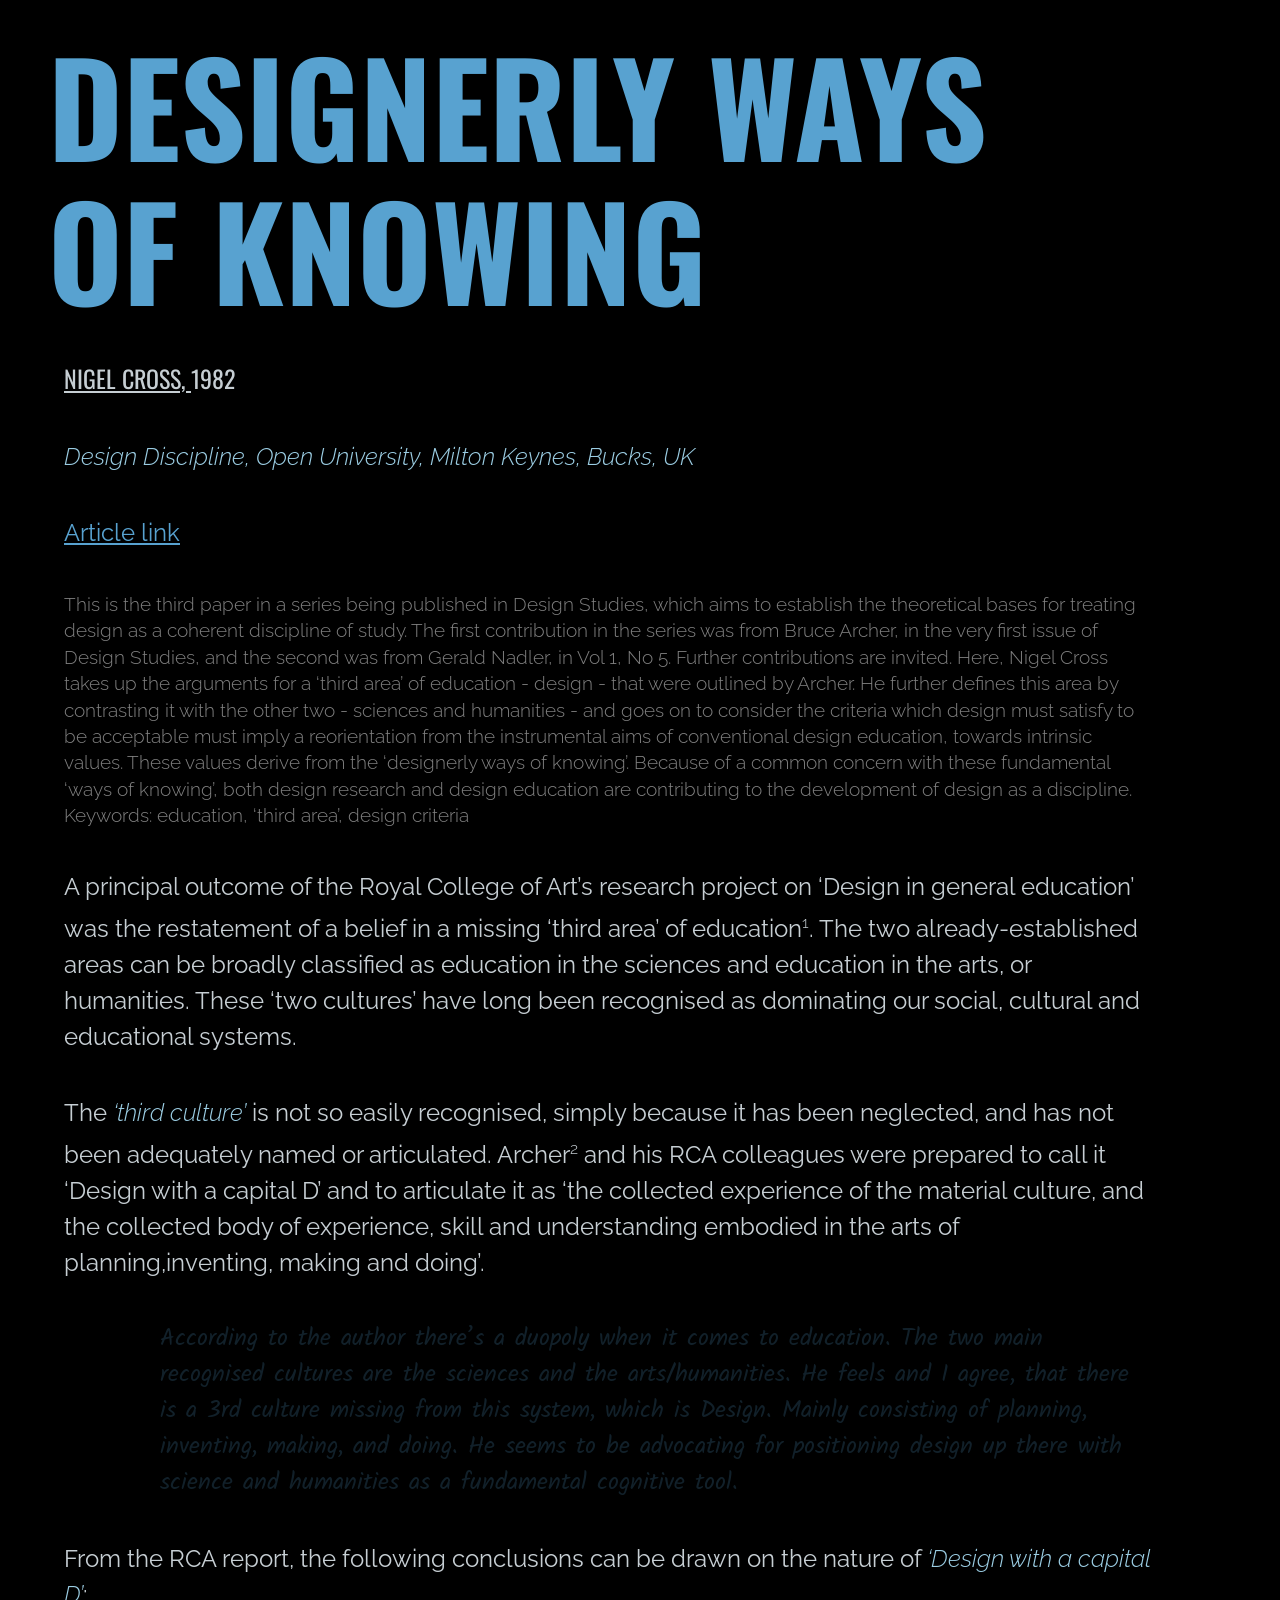
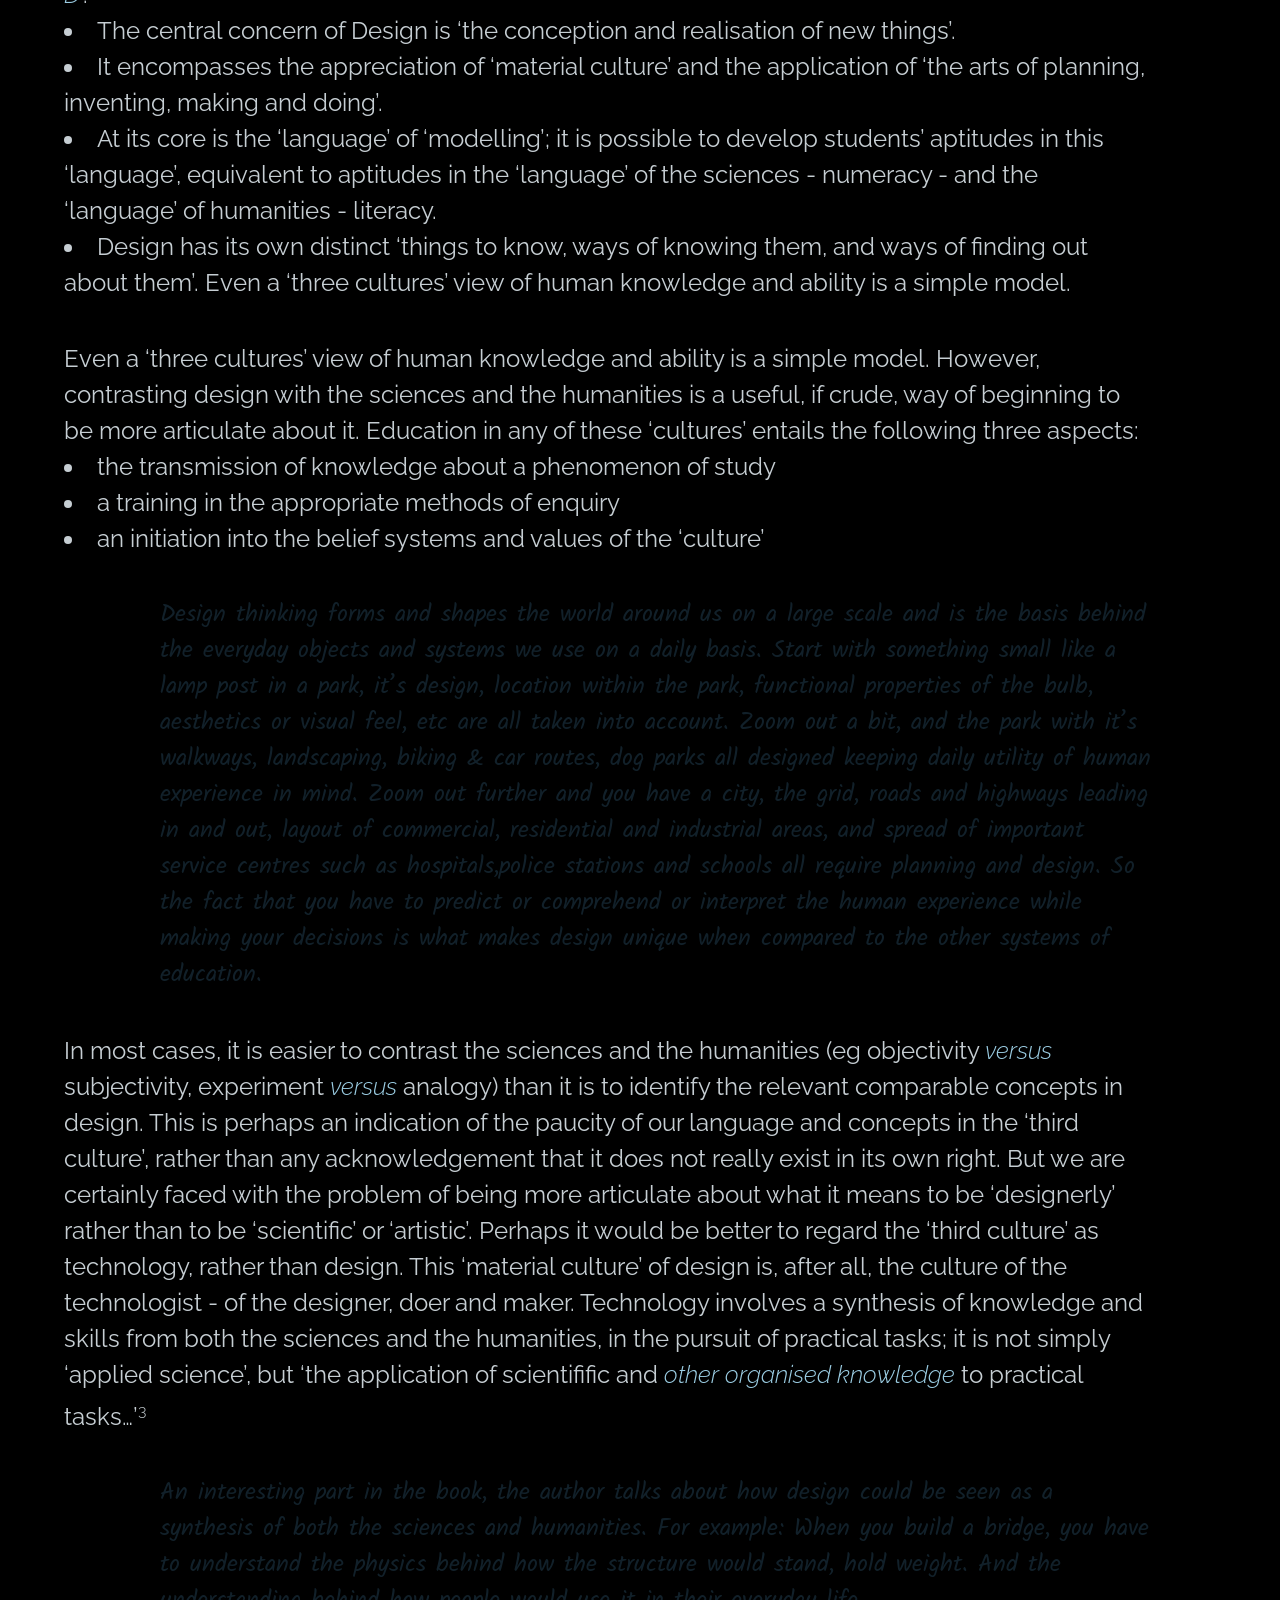
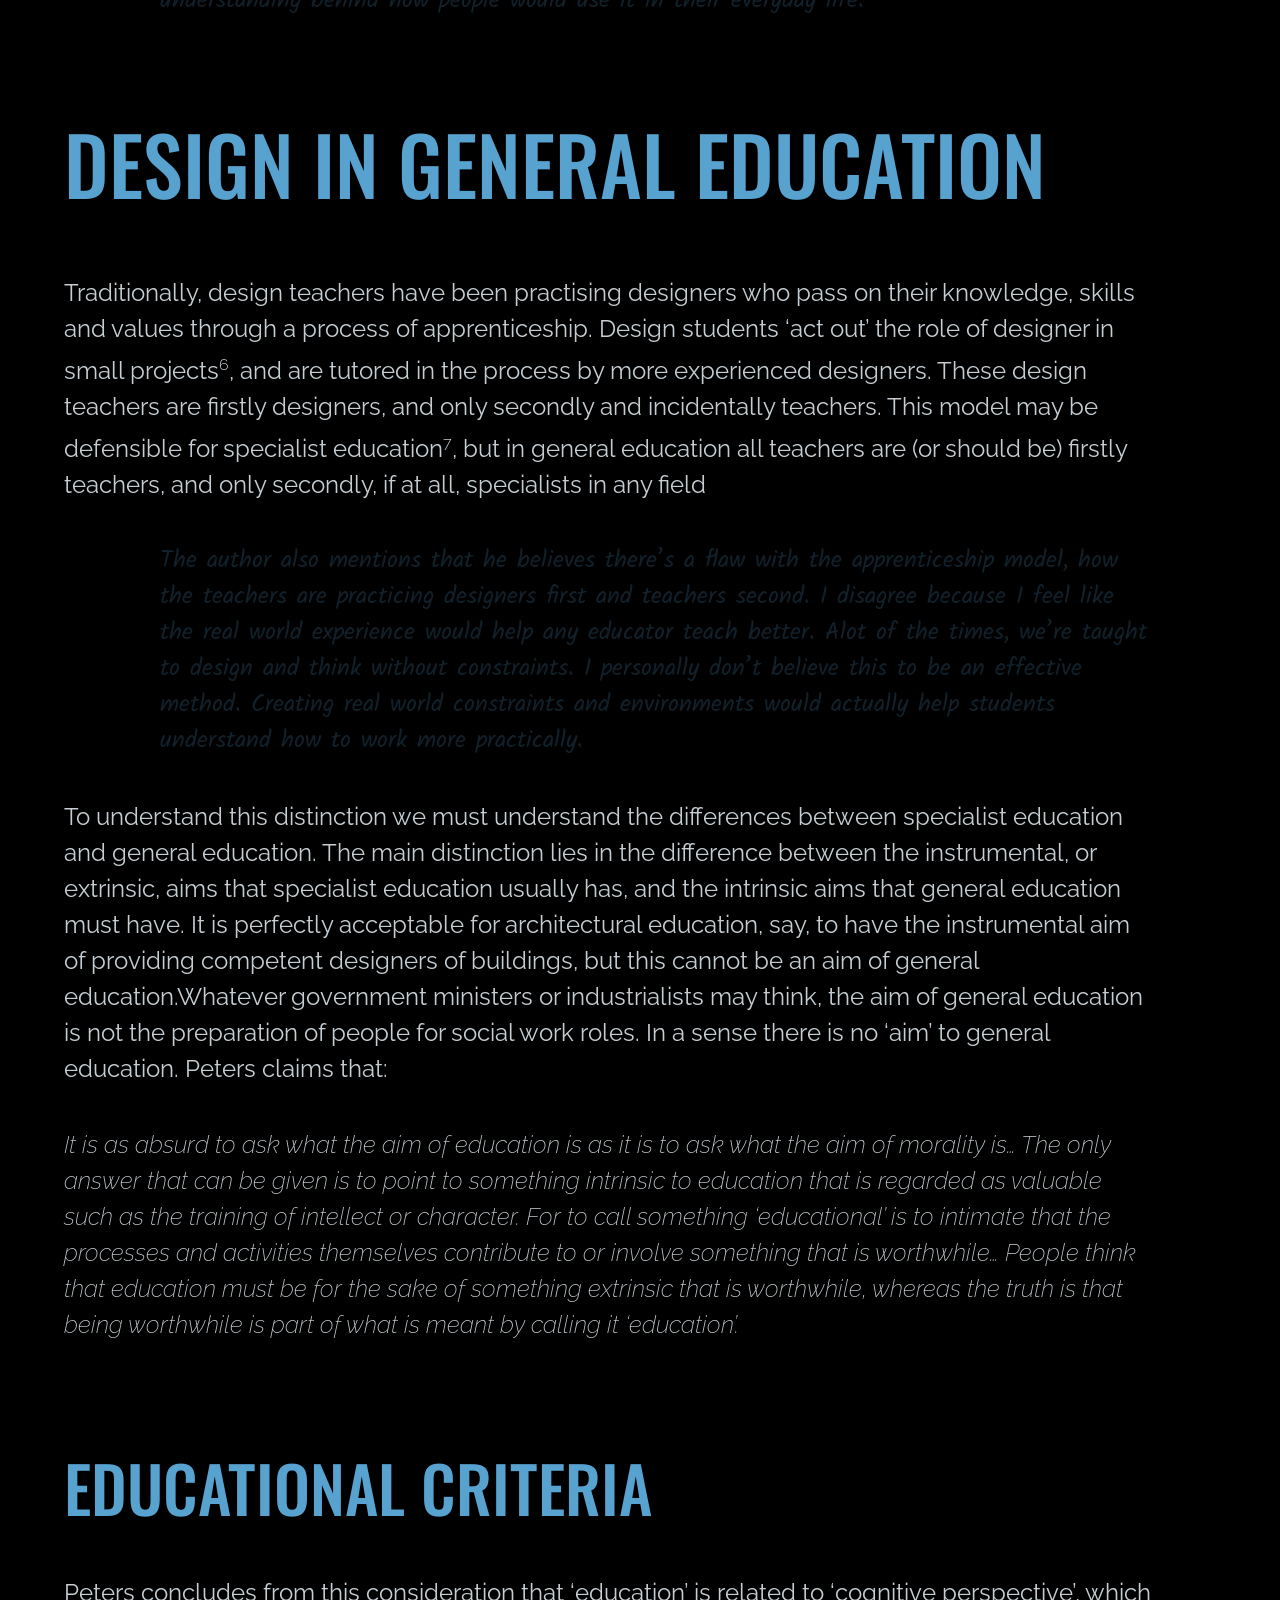
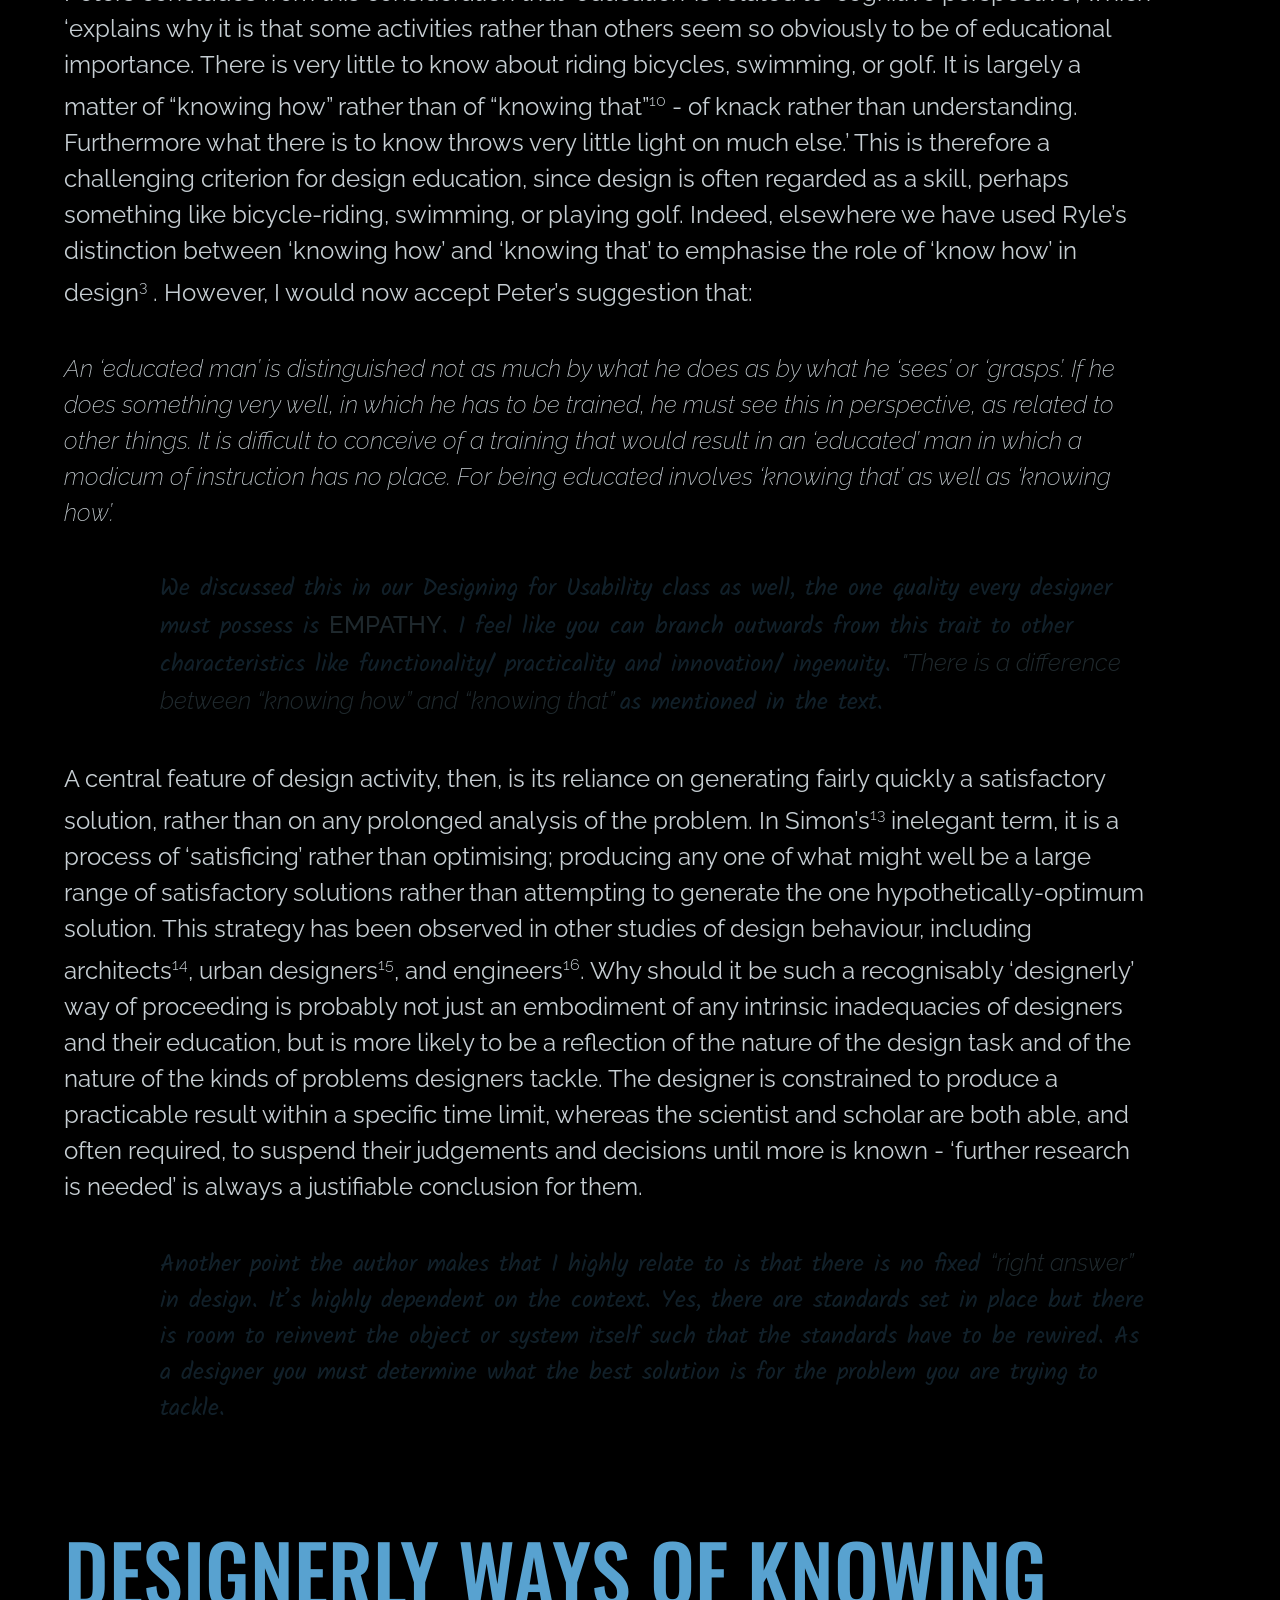
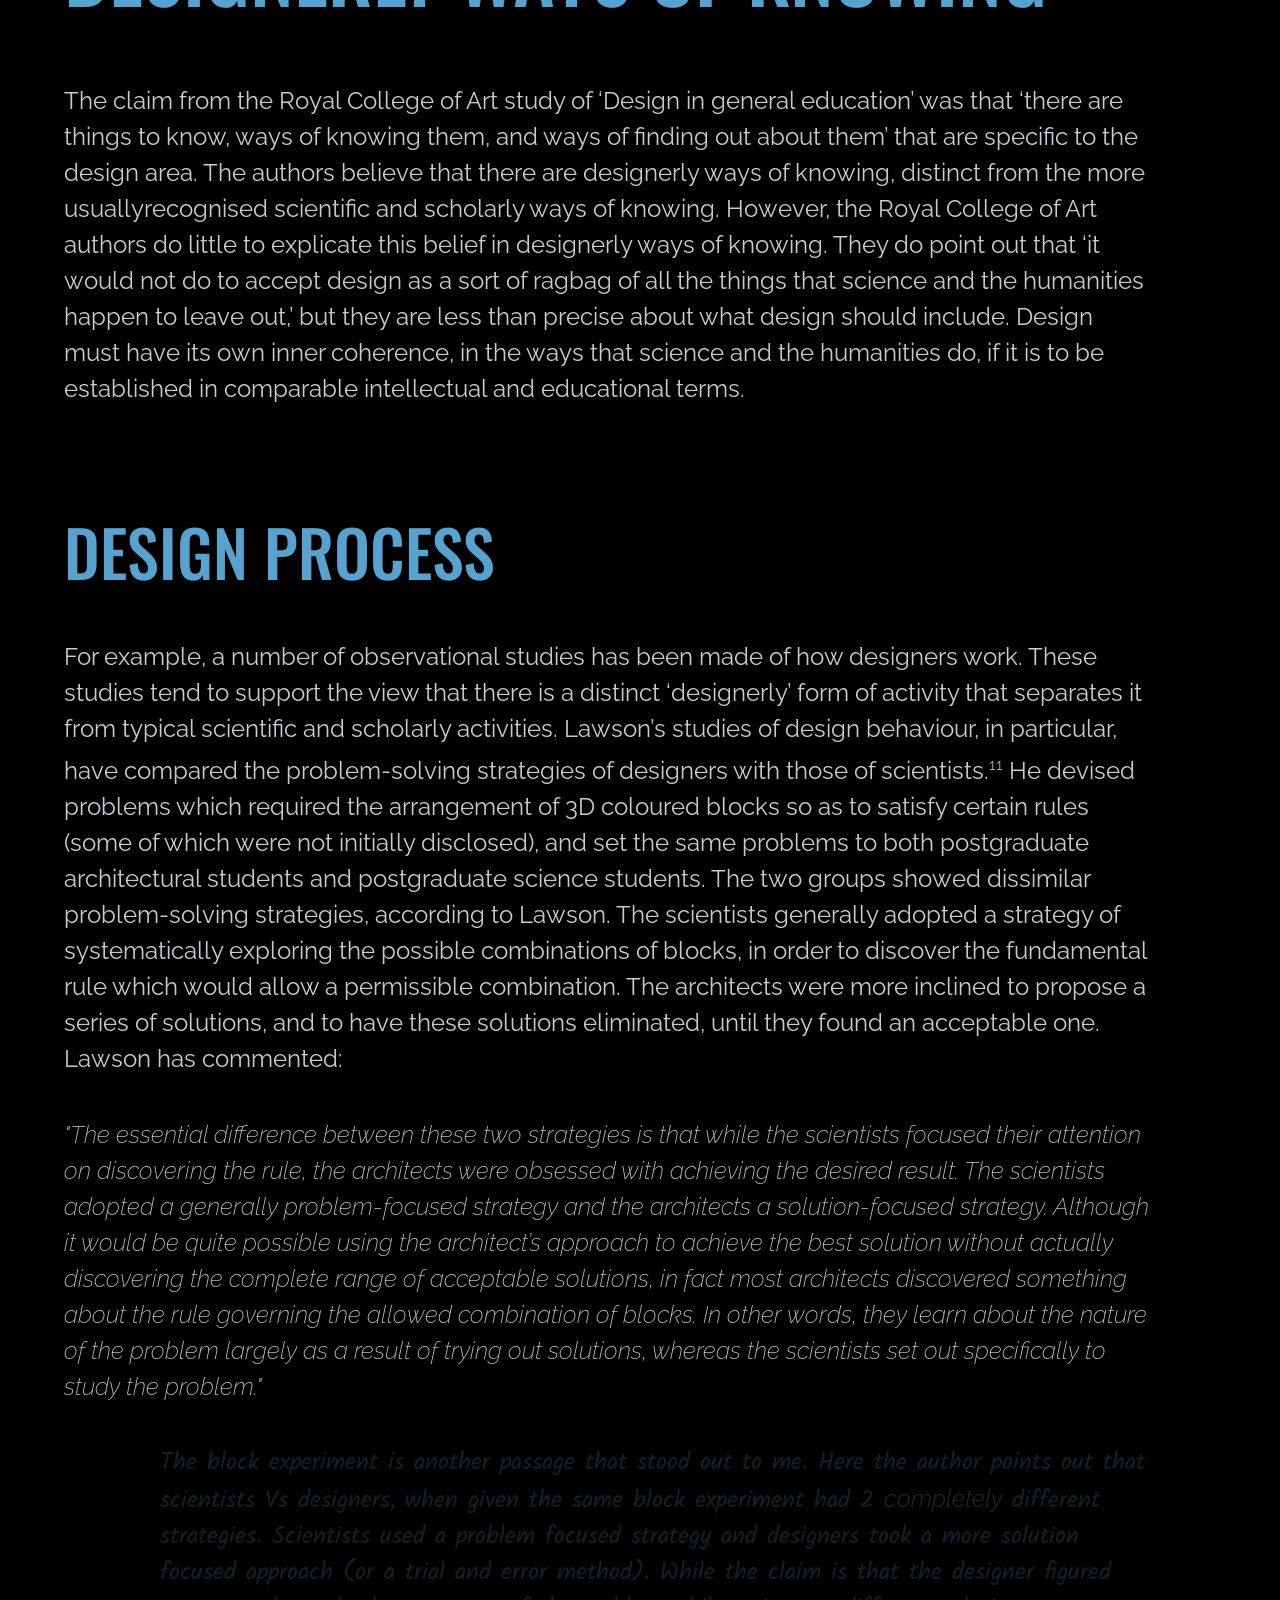
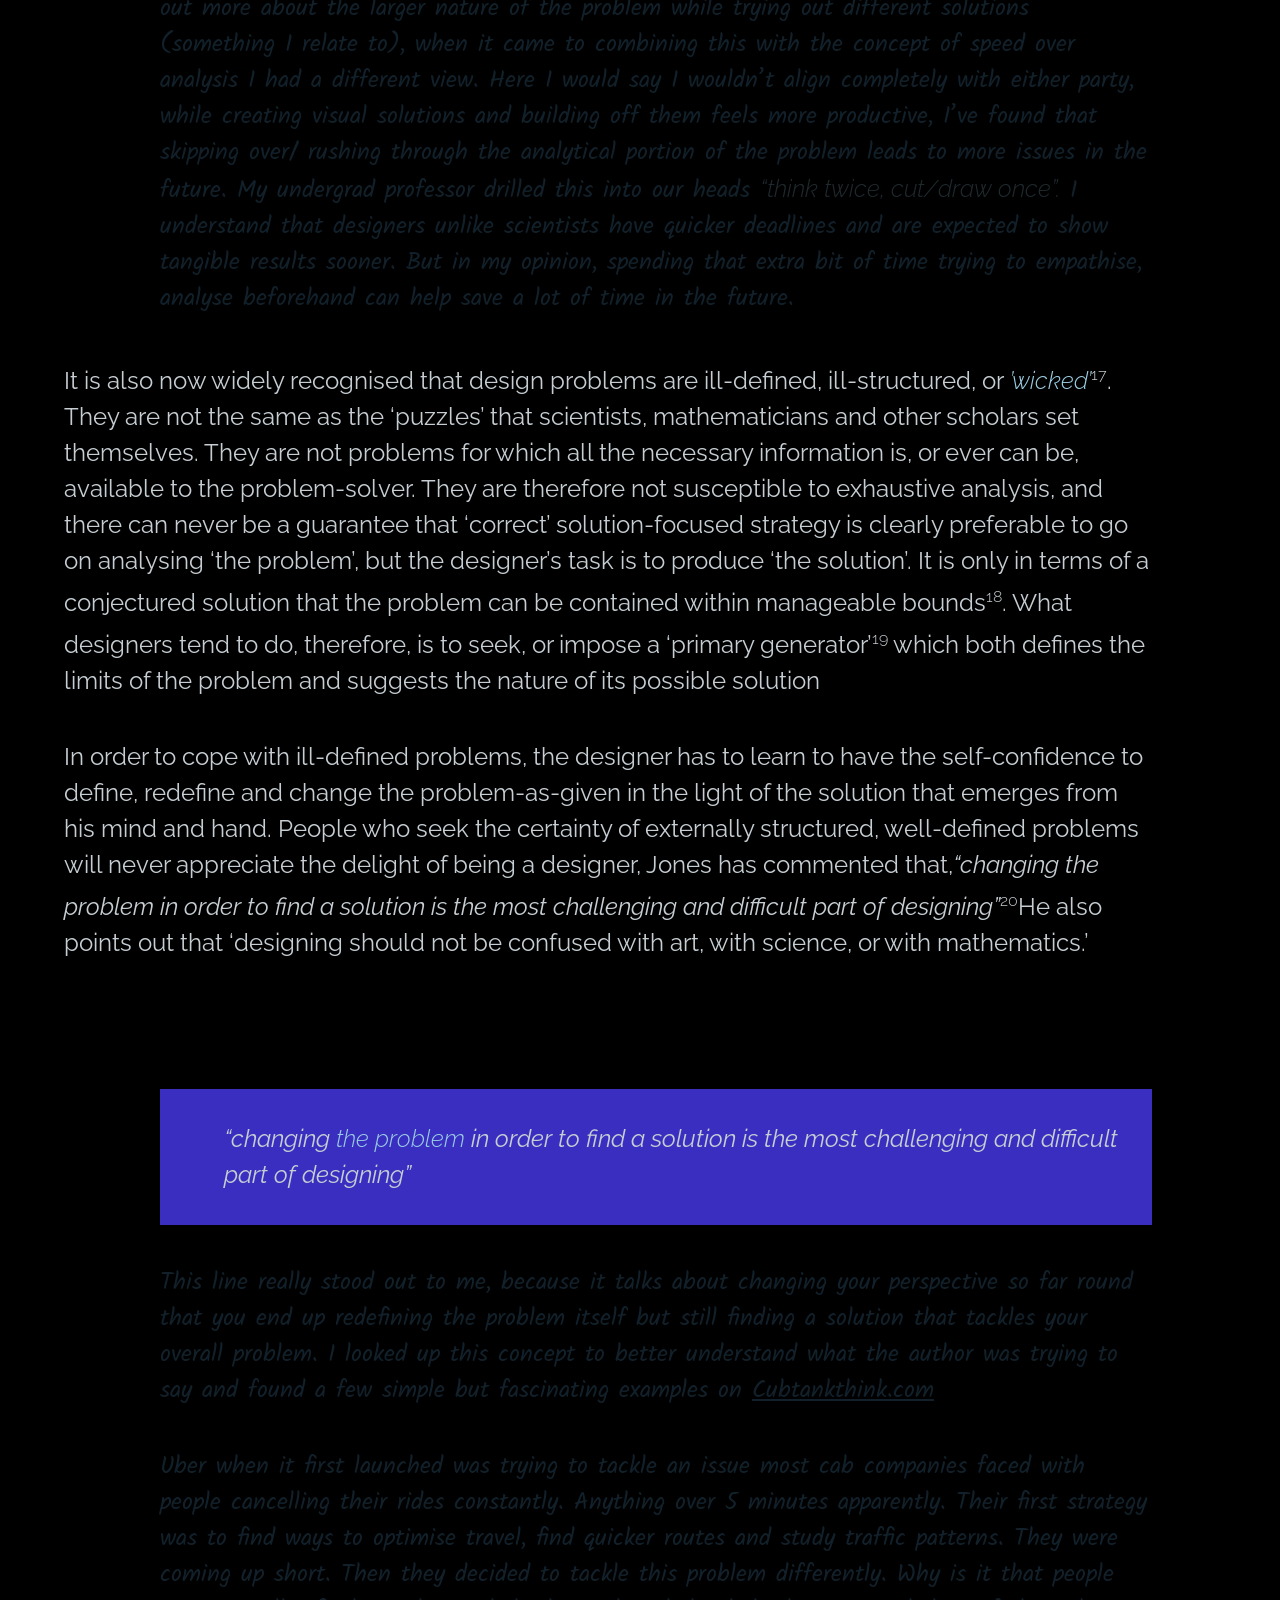
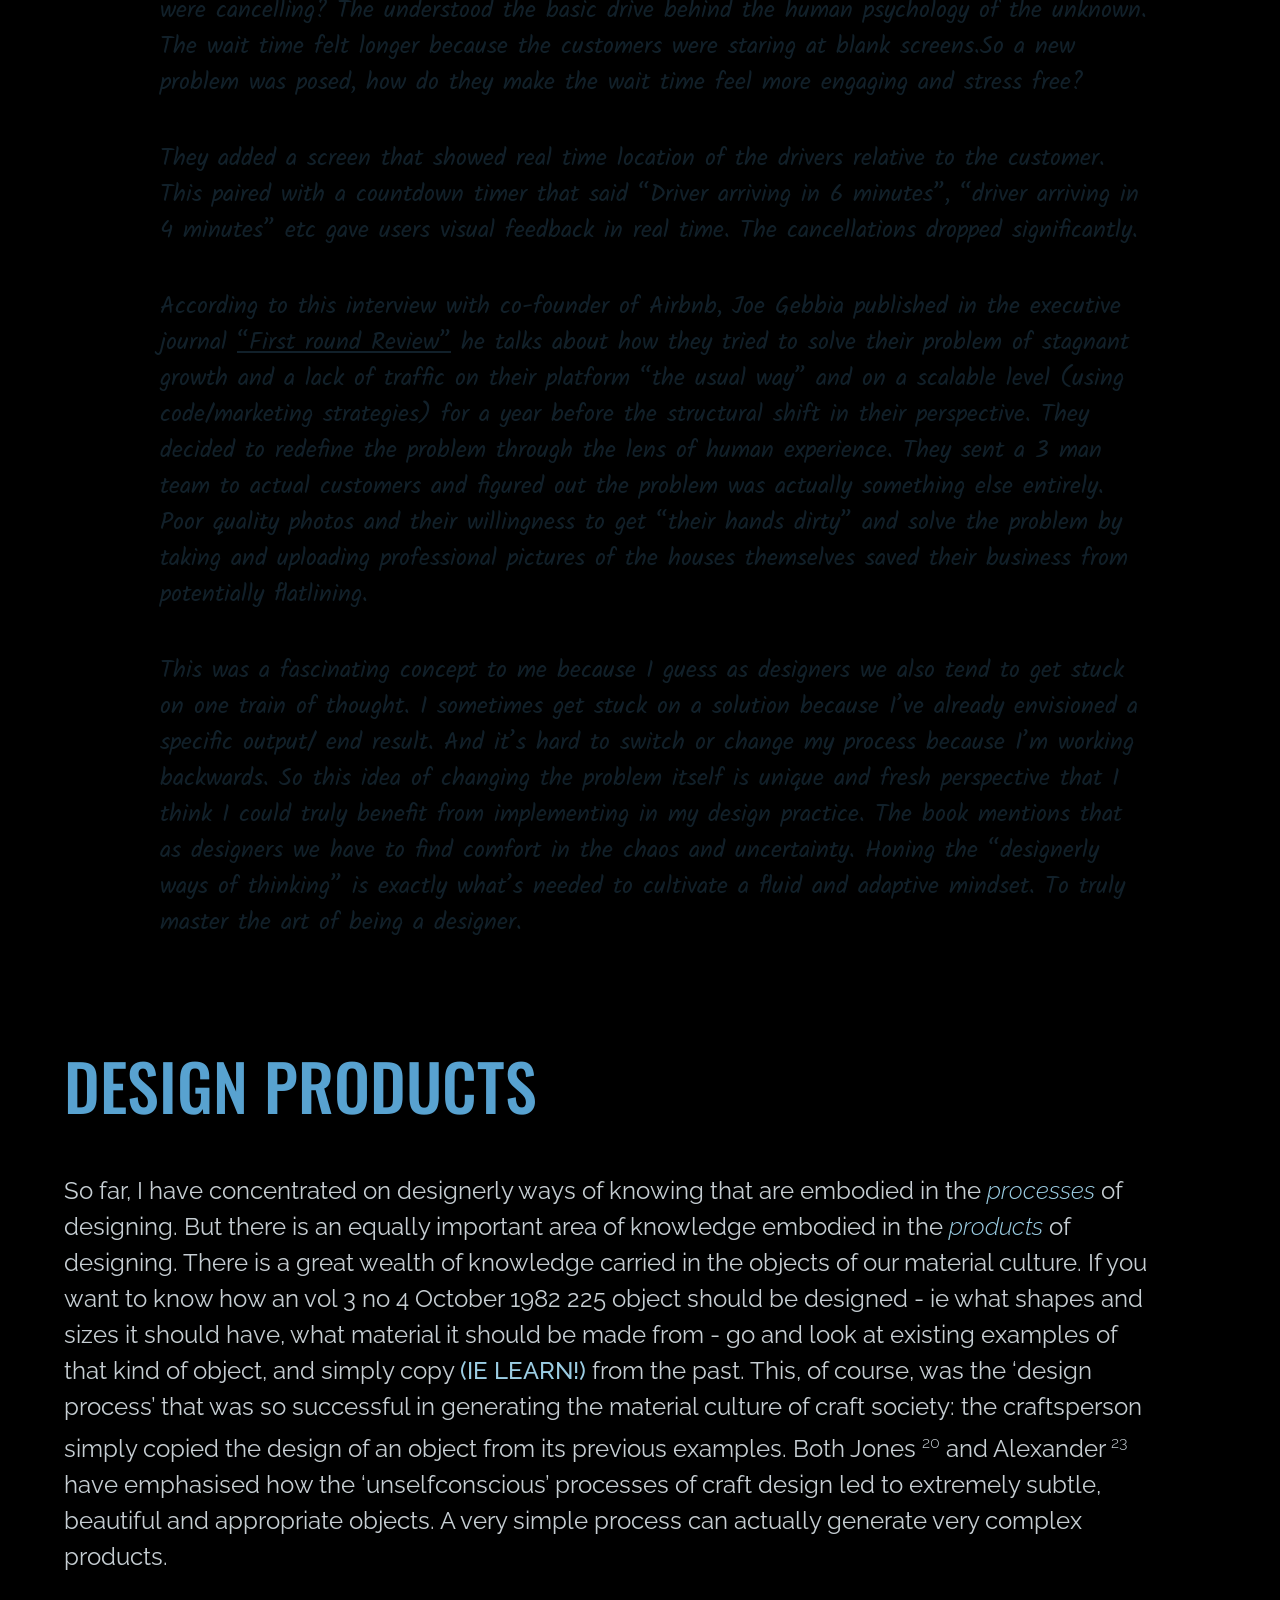
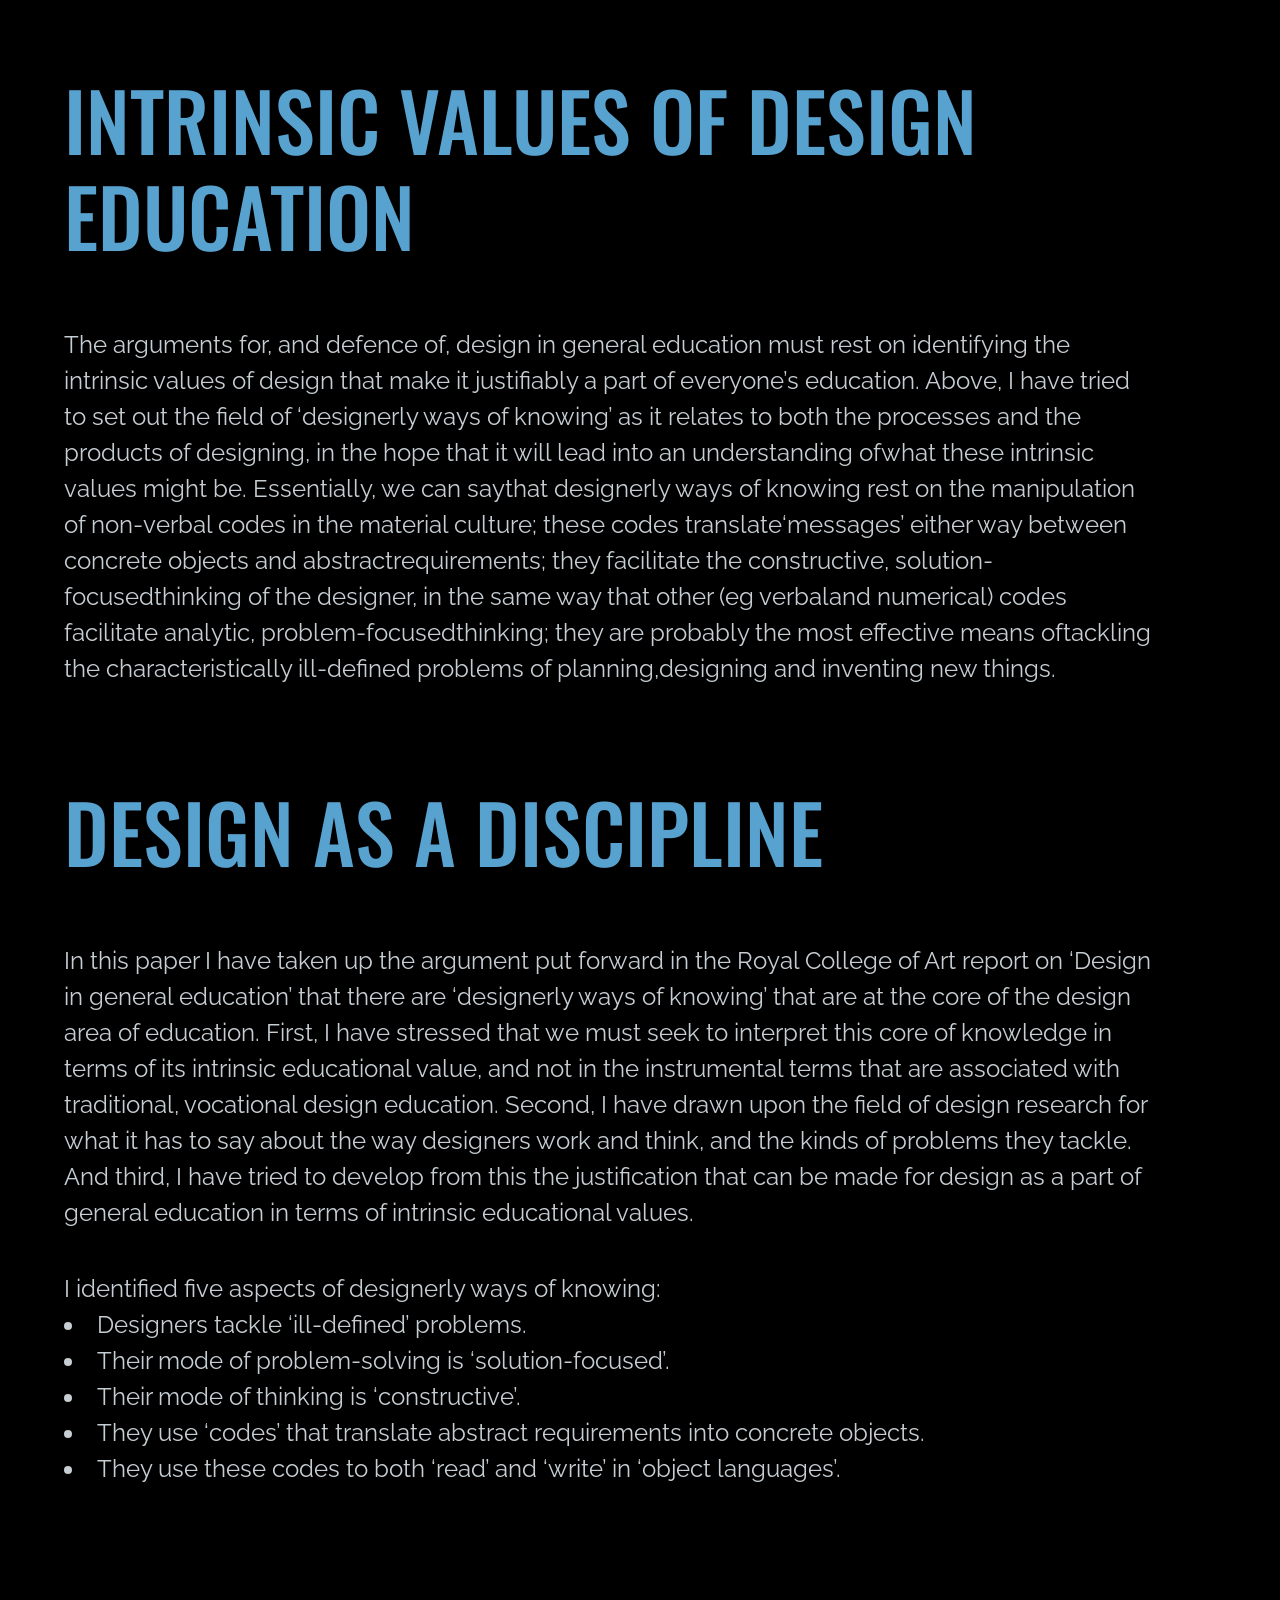
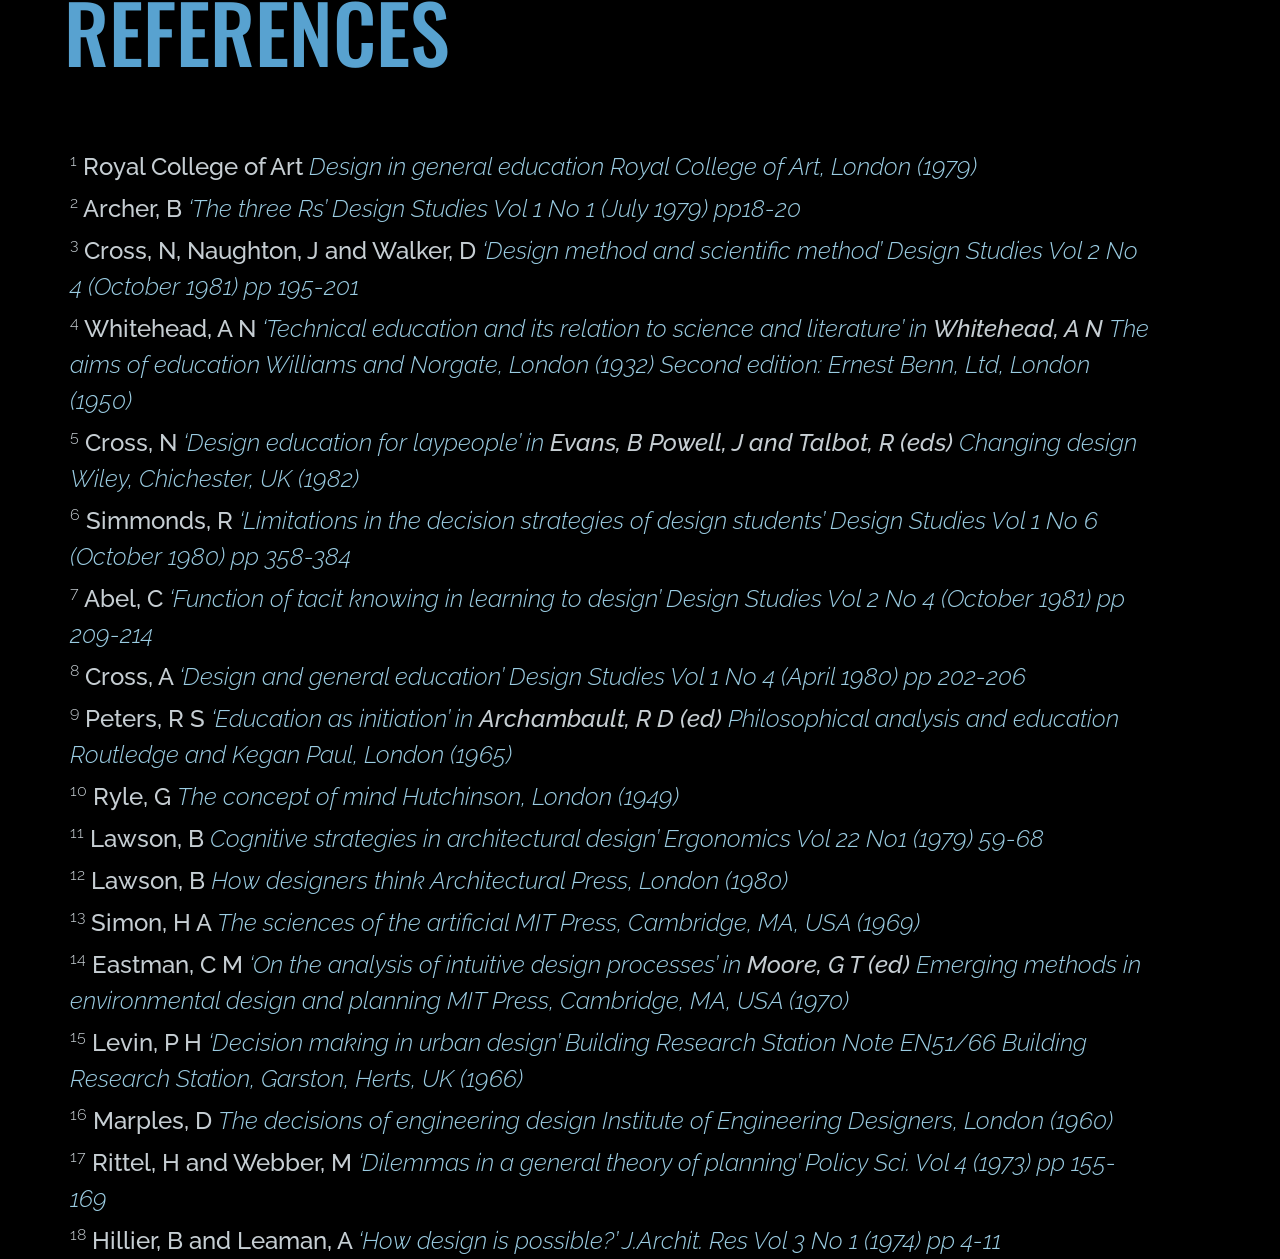
==== index.html @ 38fa6f5d "Sticky works!" ====
<!doctype html>
<html>

	<head>

		<title>Manuscript Project</title>
		<link href="reset.css" rel="stylesheet">
		<link href="style3.css" rel="stylesheet">

		<link rel="preconnect" href="https://fonts.googleapis.com">
		<link rel="preconnect" href="https://fonts.gstatic.com" crossorigin>
		<link href="https://fonts.googleapis.com/css2?family=Architects+Daughter&family=Fjalla+One&family=Kalam:wght@300;400;700&family=Lora:ital,wght@0,400..700;1,400..700&family=Merriweather:ital,opsz,wght@0,18..144,300..900;1,18..144,300..900&family=Montserrat:ital,wght@0,100..900;1,100..900&family=Oswald:wght@200..700&family=Raleway:ital,wght@0,100..900;1,100..900&family=Roboto+Condensed:ital,wght@0,100..900;1,100..900&family=Roboto:ital,wght@0,100..900;1,100..900&display=swap" rel="stylesheet">

	</head>


	<body>

		<article>

			<header>

				<h1>Designerly ways of knowing</h1>

				<hgroup>

					<p>
						<a href="https://en.wikipedia.org/wiki/Nigel_Cross" class="author"> Nigel Cross, </a>
						<time datetime="1982">1982</time>
					</p>
					<p>
						<cite>Design Discipline, Open University, Milton Keynes, Bucks, UK</cite>
					</p>
					<p>
						<a href="https://readings.design/PDF/cross_1982_designerlywaysofknowing.pdf">Article link</a>
					</p>

				</hgroup>

			</header>

			<main>

				<section>

					<!-- Introduction to the article -->
					<aside class="prologue">

						<p class="prologue">This is the third paper in a series being published in Design Studies, which aims to establish the theoretical bases for treating design as a coherent discipline of study. The first contribution in the series was from Bruce Archer, in the very first issue of Design Studies, and the second was from Gerald Nadler, in Vol 1, No 5. Further contributions are invited. Here, Nigel Cross takes up the arguments for a ‘third area’ of education - design - that were outlined by Archer. He further defines this area by contrasting it with the other two - sciences and humanities - and goes on to consider the criteria which design must satisfy to be acceptable must imply a reorientation from the instrumental aims of conventional design education, towards intrinsic values. These values derive from the ‘designerly ways of knowing’. Because of a common concern with these fundamental ‘ways of knowing’, both design research and design education are contributing to the development of design as a discipline. Keywords: education, ‘third area’, design criteria</p>

					</aside>

				</section>


				<section>

					<p>A principal outcome of the Royal College of Art’s research project on ‘Design in general education’ was the restatement of a belief in a missing ‘third area’ of education<sup>1</sup>. The two already-established areas can be broadly classified as education in the sciences and education in the arts, or humanities. These ‘two cultures’ have long been recognised as dominating our social, cultural and educational systems.</p>
					<p>The <em>‘third culture’</em> is not so easily recognised, simply because it has been neglected, and has not been adequately named or articulated. Archer<sup>2</sup> and his RCA colleagues were prepared to call it ‘Design with a capital D’ and to articulate it as ‘the collected experience of the material culture, and the collected body of experience, skill and understanding embodied in the arts of planning,inventing, making and doing’.</p>

				</section>


				<aside class="response">

					<p class="response">According to the author there’s a duopoly when it comes to education. The two main recognised cultures are the sciences and the arts/humanities. He feels and I agree, that there is a 3rd culture missing from this system, which is Design. Mainly consisting of planning, inventing, making, and doing. He seems to be advocating for positioning design up there with science and humanities as a fundamental cognitive tool.</p>

				</aside>


				<section>

					<p>From the RCA report, the following conclusions can be drawn on the nature of <em>‘Design with a capital D’</em>: </p>
					<ul>
						<li>The central concern of Design is ‘the conception and realisation of new things’.</li>
						<li>It encompasses the appreciation of ‘material culture’ and the application of ‘the arts of planning, inventing, making and doing’. </li>
						<li>At its core is the ‘language’ of ‘modelling’; it is possible to develop students’ aptitudes in this ‘language’, equivalent to aptitudes in the ‘language’ of the sciences - numeracy - and the ‘language’ of humanities - literacy. </li>
						<li>Design has its own distinct ‘things to know, ways of knowing them, and ways of finding out about them’. Even a ‘three cultures’ view of human knowledge and ability is a simple model. </li>
					</ul>

				</section>


				<section>

					<p>Even a ‘three cultures’ view of human knowledge and ability is a simple model. However, contrasting design with the sciences and the humanities is a useful, if crude, way of beginning to be more articulate about it. Education in any of these ‘cultures’ entails the following three aspects:</p>
					<ul>
						<li>the transmission of knowledge about a phenomenon of study</li>
						<li>a training in the appropriate methods of enquiry</li>
						<li>an initiation into the belief systems and values of the ‘culture’</li>
					</ul>

				</section>


				<aside class="response">

					<p>Design thinking forms and shapes the world around us on a large scale and is the basis behind the everyday objects and systems we use on a daily basis. Start with something small like a lamp post in a park, it’s design, location within the park, functional properties of the bulb, aesthetics or visual feel, etc are all taken into account. Zoom out a bit, and the park with it’s walkways, landscaping, biking & car routes, dog parks all designed keeping daily utility of human experience in mind. Zoom out further and you have a city, the grid, roads and highways leading in and out, layout of commercial, residential and industrial areas, and spread of important service centres such as hospitals,police stations and schools all require planning and design. So the fact that you have to predict or comprehend or interpret the human experience while making your decisions is what makes design unique when compared to the other systems of education.</p>

				</aside>


				<section>

					<p>In most cases, it is easier to contrast the sciences and the humanities (eg objectivity <em>versus</em> subjectivity, experiment <em>versus</em> analogy) than it is to identify the relevant comparable concepts in design. This is perhaps an indication of the paucity of our language and concepts in the ‘third culture’, rather than any acknowledgement that it does not really exist in its own right. But we are certainly faced with the problem of being more articulate about what it means to be ‘designerly’ rather than to be ‘scientific’ or ‘artistic’. Perhaps it would be better to regard the ‘third culture’ as technology, rather than design. This ‘material culture’ of design is, after all, the culture of the technologist - of the designer, doer and maker. Technology involves a synthesis of knowledge and skills from both the sciences and the humanities, in the pursuit of practical tasks; it is not simply ‘applied science’, but ‘the application of scientifific and <em>other organised knowledge</em> to practical tasks…’<sup>3</sup></p>

				</section>


				<aside class="response">

					<p>An interesting part in the book, the author talks about how design could be seen as a synthesis of both the sciences and humanities. For example: When you build a bridge, you have to understand the physics behind how the structure would stand, hold weight. And the understanding behind how people would use it in their everyday life.</p>

				</aside>


				<section>

					<h2> Design in general education </h2>
					<p>Traditionally, design teachers have been practising designers who pass on their knowledge, skills and values through a process of apprenticeship. Design students ‘act out’ the role of designer in small projects<sup>6</sup>, and are tutored in the process by more experienced designers. These design teachers are firstly designers, and only secondly and incidentally teachers. This model may be defensible for specialist education<sup>7</sup>, but in general education all teachers are (or should be) firstly teachers, and only secondly, if at all, specialists in any field</p>

				</section>


				<aside class="response">

					<p>The author also mentions that he believes there’s a flaw with the apprenticeship model, how the teachers are practicing designers first and teachers second. I disagree because I feel like the real world experience would help any educator teach better. Alot of the times, we’re taught to design and think without constraints. I personally don’t believe this to be an effective method. Creating real world constraints and environments would actually help students understand how to work more practically.</p>

				</aside>


				<section>

					<p>To understand this distinction we must understand the differences between specialist education and general education. The main distinction lies in the difference between the instrumental, or extrinsic, aims that specialist education usually has, and the intrinsic aims that general education must have. It is perfectly acceptable for architectural education, say, to have the instrumental aim of providing competent designers of buildings, but this cannot be an aim of general education.Whatever government ministers or industrialists may think, the aim of general education is not the preparation of people for social work roles. In a sense there is no ‘aim’ to general education. Peters claims that:</p>
					<blockquote>
							<p>It is as absurd to ask what the aim of education is as it is to ask what the aim of morality is… The only answer that can be given is to point to something intrinsic to education that is regarded as valuable such as the training of intellect or character. For to call something ‘educational’ is to intimate that the processes and activities themselves contribute to or involve something that is worthwhile… People think that education must be for the sake of something extrinsic that is worthwhile, whereas the truth is that being worthwhile is part of what is meant by calling it ‘education’.</p>
					</blockquote>

				</section>


				<section>

					<h3> Educational Criteria</h3>
					<p>Peters concludes from this consideration that ‘education’ is related to ‘cognitive perspective’, which ‘explains why it is that some activities rather than others seem so obviously to be of educational importance. There is very little to know about riding bicycles, swimming, or golf. It is largely a matter of “knowing how” rather than of “knowing that”<sup>10</sup> - of knack rather than understanding. Furthermore what there is to know throws very little light on much else.’ This is therefore a challenging criterion for design education, since design is often regarded as a skill, perhaps something like bicycle-riding, swimming, or playing golf. Indeed, elsewhere we have used Ryle’s distinction between ‘knowing how’ and ‘knowing that’ to emphasise the role of ‘know how’ in design<sup>3</sup> . However, I would now accept Peter’s suggestion that: </p>
					<blockquote>
						<p>An ‘educated man’ is distinguished not as much by what he does as by what he ‘sees’ or ‘grasps’. If he does something very well, in which he has to be trained, he must see this in perspective, as related to other things. It is difficult to conceive of a training that would result in an ‘educated’ man in which a modicum of instruction has no place. For being educated involves ‘knowing that’ as well as ‘knowing how’.</p>
					</blockquote>

				</section>


				<aside class="response">

					<p>We discussed this in our Designing for Usability class as well, the one quality every designer must possess is <strong>EMPATHY</strong>. I feel like you can branch outwards from this trait to other characteristics like functionality/ practicality and innovation/ ingenuity. <Cite> "There is a difference between “knowing how” and “knowing that” </Cite> as mentioned in the text.</p>

				</aside>


				<section>

					<p> A central feature of design activity, then, is its reliance on generating fairly quickly a satisfactory solution, rather than on any prolonged analysis of the problem. In Simon’s<sup>13</sup> inelegant term, it is a process of ‘satisficing’ rather than optimising; producing any one of what might well be a large range of satisfactory solutions rather than attempting to generate the one hypothetically-optimum solution.  This strategy has been observed in other studies of design behaviour, including architects<sup>14</sup>, urban designers<sup>15</sup>, and engineers<sup>16</sup>. Why should it be such a recognisably ‘designerly’ way of proceeding is probably not just an embodiment of any intrinsic inadequacies of designers and their education, but is more likely to be a reflection of the nature of the design task and of the nature of the kinds of problems designers tackle. The designer is constrained to produce a practicable result within a specific time limit, whereas the scientist and scholar are both able, and often required, to suspend their judgements and decisions until more is known - ‘further research is needed’ is always a justifiable conclusion for them.</p>

				</section>


				<aside class="response">

					<p> Another point the author makes that I highly relate to is that there is no fixed <em>“right answer”</em> in design. It’s highly dependent on the context. Yes, there are standards set in place but there is room to reinvent the object or system itself such that the standards have to be rewired. As a designer you must determine what the best solution is for the problem you are trying to tackle.</p>

				</aside>


				<section>

					<h2>Designerly ways of knowing</h2>
					<p>The claim from the Royal College of Art study of ‘Design in general education’ was that ‘there are things to know, ways of knowing them, and ways of finding out about them’ that are specific to the design area. The authors believe that there are designerly ways of knowing, distinct from the more usuallyrecognised scientific and scholarly ways of knowing. However, the Royal College of Art authors do little to explicate this belief in designerly ways of knowing. They do point out that ‘it would not do to accept design as a sort of ragbag of all the things that science and the humanities happen to leave out,’ but they are less than precise about what design should include. Design must have its own inner coherence, in the ways that science and the humanities do, if it is to be established in comparable intellectual and educational terms. </p>

					<h3>Design Process</h3>
					<p>For example, a number of observational studies has been made of how designers work. These studies tend to support the view that there is a distinct ‘designerly’ form of activity that separates it from typical scientific and scholarly activities. Lawson’s studies of design behaviour, in particular, have compared the problem-solving strategies of designers with those of scientists.<sup>11</sup> He devised problems which required the arrangement of 3D coloured blocks so as to satisfy certain rules (some of which were not initially disclosed), and set the same problems to both postgraduate architectural students and postgraduate science students. The two groups showed dissimilar problem-solving strategies, according to Lawson. The scientists generally adopted a strategy of systematically exploring the possible combinations of blocks, in order to discover the fundamental rule which would allow a permissible combination. The architects were more inclined to propose a series of solutions, and to have these solutions eliminated, until they found an acceptable one. Lawson has commented: </p>
					<blockquote>
							<p>"The essential difference between these two strategies is that while the scientists focused their attention on discovering the rule, the architects were obsessed with achieving the desired result. The scientists adopted a generally problem-focused strategy and the architects a solution-focused strategy. Although it would be quite possible using the architect’s approach to achieve the best solution without actually discovering the complete range of acceptable solutions, in fact most architects discovered something about the rule governing the allowed combination of blocks. In other words, they learn about the nature of the problem largely as a result of trying out solutions, whereas the scientists set out specifically to study the problem."</p>
					</blockquote>

				</section>


				<aside class="response">

					<p>The block experiment is another passage that stood out to me. Here the author points out that scientists Vs designers, when given the same block experiment had 2 <em>completely</em> different strategies. Scientists used a problem focused strategy and designers took a more solution focused approach (or a trial and error method). While the claim is that the designer figured out more about the larger nature of the problem while trying out different solutions (something I relate to), when it came to combining this with the concept of speed over analysis I had a different view. Here I would say I wouldn’t align completely with either party, while creating visual solutions and building off them feels more productive, I’ve found that skipping over/ rushing through the analytical portion of the problem leads to more issues in the future. My undergrad professor drilled this into our heads <cite>“think twice, cut/draw once”.</cite> I understand that designers unlike scientists have quicker deadlines and are expected to show tangible results sooner. But in my opinion, spending that extra bit of time trying to empathise, analyse beforehand can help save a lot of time in the future. </p>

				</aside>


				<section>

					<p>It is also now widely recognised that design problems are ill-defined, ill-structured, or <em>’wicked’</em><sup>17</sup>. They are not the same as the ‘puzzles’ that scientists, mathematicians and other scholars set themselves. They are not problems for which all the necessary information is, or ever can be, available to the problem-solver. They are therefore not susceptible to exhaustive analysis, and there can never be a guarantee that ‘correct’ solution-focused strategy is clearly preferable to go on analysing ‘the problem’, but the designer’s task is to produce ‘the solution’. It is only in terms of a conjectured solution that the problem can be contained within manageable bounds<sup>18</sup>. What designers tend to do, therefore, is to seek, or impose a ‘primary generator’<sup>19</sup>  which both defines the limits of the problem and suggests the nature of its possible solution</p>
					<p>In order to cope with ill-defined problems, the designer has to learn to have the self-confidence to define, redefine and change the problem-as-given in the light of the solution that emerges from his mind and hand. People who seek the certainty of externally structured, well-defined problems will never appreciate the delight of being a designer, Jones has commented that,<q>changing the problem in order to find a solution is the most challenging and difficult part of designing</q><sup>20</sup>He also points out that ‘designing should not be confused with art, with science, or with mathematics.’</p>

				</section>


				<aside class="response">


					<q>changing <em>the problem</em> in order to find a solution is the most challenging and difficult part of designing</q>
					<p>This line really stood out to me, because it talks about changing your perspective so far round that you end up redefining the problem itself but still finding a solution that tackles your overall problem. I looked up this concept to better understand what the author was trying to say and found a few simple but fascinating examples on <a href="https://www.cubthinktank.com/posts/article-ubermap">Cubtankthink.com</a> </p>
					<p>Uber when it first launched was trying to tackle an issue most cab companies faced with people cancelling their rides constantly. Anything over 5 minutes apparently. Their first strategy was to find ways to optimise travel, find quicker routes and study traffic patterns. They were coming up short. Then they decided to tackle this problem differently. Why is it that people were cancelling? The understood the basic drive behind the human psychology of the unknown. The wait time felt longer because the customers were staring at blank screens.So a new problem was posed, how do they make the wait time feel more engaging and stress free?</p>
					<p>They added a screen that showed real time location of the drivers relative to the customer. This paired with a countdown timer that said “Driver arriving in 6 minutes”, “driver arriving in 4 minutes” etc gave users visual feedback in real time. The cancellations dropped significantly. </p>
					<p>According to this interview with co-founder of Airbnb, Joe Gebbia published in the executive journal <a href="https://review.firstround.com/how-design-thinking-transformed-airbnb-from-failing-startup-to-billion-dollar-business/">“First round Review”</a> he talks about how they tried to solve their problem of stagnant growth and a lack of traffic on their platform “the usual way” and on a scalable level (using code/marketing strategies) for a year before the structural shift in their perspective. They decided to redefine the problem through the lens of human experience. They sent a 3 man team to actual customers and figured out the problem was actually something else entirely. Poor quality photos and their willingness to get “their hands dirty” and solve the problem by taking and uploading professional pictures of the houses themselves saved their business from potentially flatlining. </p>
					<p>This was a fascinating concept to me because I guess as designers we also tend to get stuck on one train of thought. I sometimes get stuck on a solution because I’ve already envisioned a specific output/ end result. And it’s hard to switch or change my process because I’m working backwards. So this idea of changing the problem itself is unique and fresh perspective that I think I could truly benefit from implementing in my design practice. The book mentions that as designers we have to find comfort in the chaos and uncertainty. Honing the “designerly ways of thinking” is exactly what’s needed to cultivate a fluid and adaptive mindset. To truly master the art of being a designer.</p>

				</aside>


				<section>

					<h3>Design Products</h3>
					<p>So far, I have concentrated on designerly ways of knowing that are embodied in the <em>processes</em> of designing. But there is an equally important area of knowledge embodied in the <em>products</em> of designing. There is a great wealth of knowledge carried in the objects of our material culture. If you want to know how an vol 3 no 4 October 1982 225 object should be designed - ie what shapes and sizes it should have, what material it should be made from - go and look at existing examples of that kind of object, and simply copy <strong>(ie learn!)</strong> from the past. This, of course, was the ‘design process’ that was so successful in generating the material culture of craft society: the craftsperson simply copied the design of an object from its previous examples. Both Jones <sup>20</sup> and Alexander <sup>23</sup> have emphasised how the ‘unselfconscious’ processes of craft design led to extremely subtle, beautiful and appropriate objects. A very simple process can actually generate very complex products.</p>

				</section>


				<section>

					<h2>Intrinsic values of design education</h2>
					<p>The arguments for, and defence of, design in general education must rest on identifying the intrinsic values of design that make it justifiably a part of everyone’s education. Above, I have tried to set out the field of ‘designerly ways of knowing’ as it relates to both the processes and the products of designing, in the hope that it will lead into an understanding ofwhat these intrinsic values might be. Essentially, we can saythat designerly ways of knowing rest on the manipulation of non-verbal codes in the material culture; these codes translate‘messages’ either way between concrete objects and abstractrequirements; they facilitate the constructive, solution-focusedthinking of the designer, in the same way that other (eg verbaland numerical) codes facilitate analytic, problem-focusedthinking; they are probably the most effective means oftackling the characteristically ill-defined problems of planning,designing and inventing new things.</p>

				</section>


				<section>

					<h2>Design as a discipline</h2>
					<p>In this paper I have taken up the argument put forward in the Royal College of Art report on ‘Design in general education’ that there are ‘designerly ways of knowing’ that are at the core of the design area of education. First, I have stressed that we must seek to interpret this core of knowledge in terms of its intrinsic educational value, and not in the instrumental terms that are associated with traditional, vocational design education. Second, I have drawn upon the field of design research for what it has to say about the way designers work and think, and the kinds of problems they tackle. And third, I have tried to develop from this the justification that can be made for design as a part of general education in terms of intrinsic educational values.</p>
					<p>I identified five aspects of designerly ways of knowing:
						<ul>
							<li> Designers tackle ‘ill-defined’ problems.</li>
							<li>Their mode of problem-solving is ‘solution-focused’.</li>
							<li>Their mode of thinking is ‘constructive’.</li>
							<li>They use ‘codes’ that translate abstract
							requirements into concrete objects.</li>
							<li>They use these codes to both ‘read’ and ‘write’ in
							‘object languages’.</li>
						</ul>
					</p>

				</section>


			</main>

				<footer>

					<h2> References</h2>

					<ol>
						<li class="reference">
							<sup>1</sup>
							<span class="author">Royal College of Art</span>
							<cite>Design in general education Royal College of Art, London (1979)</cite>
						</li>
						<li class="reference">
							<sup>2</sup>
							<span class="author">Archer, B </span>
							<cite>‘The three Rs’ Design Studies Vol 1 No 1 (July 1979) pp18-20</cite>
						</li>
						<li class="reference">
							<sup>3</sup>
							<span class="author">Cross, N, Naughton, J and Walker, D</span>
							<cite>‘Design method and scientific method’ Design Studies Vol 2 No 4 (October 1981) pp 195-201</cite>
						</li>
						<li class="reference">
							<sup>4</sup>
							<span class="author">Whitehead, A N</span>
							<cite> ‘Technical education and its relation to science and literature’ in <span class="author">Whitehead, A N </span>The aims of education Williams and Norgate, London (1932) Second edition: Ernest Benn, Ltd, London (1950)</cite>
						</li>
						<li class="reference">
							<sup>5</sup>
							<span class="author">Cross, N</span>
							<cite>‘Design education for laypeople’ in <span class="author">Evans, B Powell, J and Talbot, R (eds) </span>Changing design Wiley, Chichester, UK (1982)</cite>
						</li>
						<li class="reference">
							<sup>6</sup>
							<span class="author">Simmonds, R</span>
							<cite> ‘Limitations in the decision strategies of design students’ Design Studies Vol 1 No 6 (October 1980) pp 358-384</cite>
						</li>
						<li class="reference">
							<sup>7</sup>
							<span class="author">Abel, C</span>
							<cite>‘Function of tacit knowing in learning to design’ Design Studies Vol 2 No 4 (October 1981) pp 209-214 </cite>
						</li>
						<li class="reference">
							<sup>8</sup>
							<span class="author">Cross, A</span>
							<cite>‘Design and general education’ Design Studies Vol 1 No 4 (April 1980) pp 202-206</cite>
						</li>
						<li class="reference">
							<sup>9</sup>
							<span class="author">Peters, R S</span>
							<cite>‘Education as initiation’ in <span class="author"> Archambault, R D (ed)</span> Philosophical analysis and education Routledge and Kegan Paul, London (1965)</cite>
						</li>
						<li class="reference">
							<sup>10</sup>
							<span class="author">Ryle, G</span>
							<cite>The concept of mind Hutchinson, London (1949)</cite>
						</li>
						<li class="reference">
							<sup>11</sup>
							<span class="author">Lawson, B</span>
							<cite>Cognitive strategies in architectural design’ Ergonomics Vol 22 No1 (1979) 59-68</cite>
						</li>
						<li class="reference">
							<sup>12</sup>
							<span class="author">Lawson, B</span>
							<cite> How designers think Architectural Press, London (1980)</cite>
						</li>
						<li class="reference">
							<sup>13</sup>
							<span class="author">Simon, H A</span>
							<cite> The sciences of the artificial MIT Press, Cambridge, MA, USA (1969)</cite>
						</li>
						<li class="reference">
							<sup>14</sup>
							<span class="author">Eastman, C M </span>
							<cite> ‘On the analysis of intuitive design processes’ in <span class="author">Moore, G T (ed) </span> Emerging methods in environmental design and <span></span>planning MIT Press, Cambridge, MA, USA (1970)</cite>
						</li>
						<li class="reference">
							<sup>15</sup>
							<span class="author"> Levin, P H</span>
							<cite> ‘Decision making in urban design’ Building Research Station Note EN51/66 Building Research Station, Garston, Herts, UK (1966)</cite>
						</li>
						<li class="reference">
							<sup>16</sup>
							<span class="author">Marples, D </span>
							<cite> The decisions of engineering design Institute of Engineering Designers, London (1960)</cite>
						</li>
						<li class="reference">
							<sup>17</sup>
							<span class="author"> Rittel, H and Webber, M</span>
							<cite> ‘Dilemmas in a general theory of planning’ Policy Sci. Vol 4 (1973) pp 155-169</cite>
						</li>
						<li class="reference">
							<sup>18</sup>
							<span class="author"> Hillier, B and Leaman, A</span>
							<cite> ‘How design is possible?’ J.Archit. Res Vol 3 No 1 (1974) pp 4-11</cite>
						</li>

					</ol>

				</footer>

		</article>

	</body>


</html>
---- style3.css ----
/* Check if theres an order to be followed before moving forward!!  */

:root {

--backgroundcolour:rgb(0, 0, 0);
--primarycolour:rgb(88, 162, 208);
--secondarycolour:rgb(155, 205, 227);
--textcolour:rgb(198, 206, 211);
--accentcolour: rgb(58, 46, 193);

--margin-block-start: 1.5rem;
--margin-block-end: calc(2*var(--margin-block-start));
--margin-inline-start: 2rem;
--margin-inline-end: 8rem;

--heading-font-family:'oswald';
--base-font-family:'raleway';
--response-font-family:'kalam';

--base-font-size: 1rem;
--base-font-weight:100;
--base-spacing:1rem;

--line-height: calc(1.5*var(--base-font-size));
--base-padding: 1rem;
--inset: calc(3*var(--base-padding));

}

body {

	background-color: var(--backgroundcolour);
	font-family: var(--base-font-family);
	margin-inline-start: var(--margin-inline-start);
	margin-inline-end:var(--margin-inline-end) ;
	line-height: calc(1.5*var(--line-height));

}


h1 {

	color:var(--primarycolour);
	font-family:'oswald';
	font-size: calc(8*var(--base-font-size));
	font-weight: calc(8*var(--base-font-weight));
	line-height: calc(6*var(--line-height));
	margin-inline-start: var(--base-spacing);
	margin-inline-end: var(--margin-inline-end);
	margin-block-start: calc(2* var(--base-spacing));
	/* margin-block-end: var(--margin-block-end); */
	margin-block-end: calc(0.2*var(--margin-block-end));
	text-transform: uppercase;
	/* height: 100vh; */

}


/* h1:hover {

	color: var(--textcolour);

} */


h2, h3 {

	text-transform: uppercase;
	margin-inline-start: calc(2* var(--base-spacing));
	margin-block-start: calc(6* var(--base-spacing));
	/* margin-block-end: calc(4* var(--base-spacing)); */
	color:var(--primarycolour);
	font-family: var(--heading-font-family);
	font-weight: calc(5*var(--base-font-weight));
	line-height: calc(4*var(--line-height));
	/* text-align: center; */

}


h2 {

	font-size: calc(5*var(--base-font-size));
	margin-block-end: calc(4* var(--base-spacing));

}


h3 {

	font-size: calc(4*var(--base-font-size));
	margin-block-end: calc(2* var(--base-spacing));

}


p {

	font-family: var(--base-font-family);
	font-size: calc(1.5*var(--base-font-size));
	font-weight: calc(4*var(--base-font-weight));
	color: var(--textcolour);
	margin-inline-start: calc(2* var(--base-spacing));
	margin-block-start: calc(2.5* var(--base-spacing));
	line-height: calc(1.5*var(--line-height));

}

.response p {

	font-family: var(--response-font-family);
	color: var(--primarycolour);
	margin-inline-start: calc(8* var(--base-spacing));
	/* line-height: calc(1.5*var(--line-height)); */
	opacity: 20%;

}


.response p:hover {

	color: var(--primarycolour);
	opacity: 100%;

}


a {

	color: var(--primarycolour);
	text-decoration: underline;

}


a:hover {

	 color: var(--accentcolour);

}


a.author {

	color: var(--textcolour);
	font-family: var(--heading-font-family);
	text-transform: uppercase;

}

a.author:hover {

	 color: var(--accentcolour);

}


time {

	font-family: var(--heading-font-family);
	color: var(--textcolour)

}


blockquote p {

	font-family: var(--base-font-family);
	font-weight: calc(2*var(--base-font-weight));
	color: var(--textcolour);
	font-style: italic;

}


.prologue p{

	font-family: var(--base-font-family);
	font-weight: calc(3*var(--base-font-weight));
	color:grey;
	font-size: calc(1.2*var(--base-font-size));
	line-height: calc(1.1*var(--line-height));

}


ul {

	font-family: var(--base-font-family);
	font-size: calc(1.5*var(--base-font-size));
	margin-inline-start: var(--margin-inline-start);
	color: var(--textcolour);
	list-style-type: disc;
	list-style-position: inside;

}


ol {

	list-style-type: none;

}


section:nth-child(4) { color: purple; }


strong {

	font-family: var(--base-font-family);
	color: var(--secondarycolour);
	font-weight:calc(5*var(--base-font-weight));
	font-style: bold;
	text-transform: uppercase;

}


.reference {

	font-family: var(--base-font-family);
	font-weight: calc(5*var(--base-font-weight));
	font-size: calc(1.5*var(--base-font-size));
	margin-inline-start: calc(1.2*var(--margin-inline-start));
	font-style: bold;
	color: rgb(169, 152, 202);

 }


 em, cite {

	font-family: var(--base-font-family);
	font-weight: calc(3*var(--base-font-weight));
	font-size: calc(1.5*var(--base-font-size));
	color: var(--secondarycolour);
	font-style: italic;

}
/* How do you show everything but? Example: I want all my cites to be a specific colour except the first one. */


sup {

	font-weight: calc(3*var(--base-font-weight));
	font-size: var(--base-font-size);
	color: var(--textcolour);
	vertical-align: super;

}


span {

	color: var(--textcolour);
	font-weight: calc(5*var(--base-font-weight));

}


q {

	font-style: italic;

}


/* REWORK! */
.response q{

	font-family: var(--base-font-family);
	font-size: calc(1.5*var(--base-font-size));
	font-weight: calc(4*var(--base-font-weight));
	color: var(--textcolour);
	margin-inline-start: calc(8* var(--base-spacing));
	margin-block-start: calc(8* var(--base-spacing));
	display: block;
	background-color: var(--accentcolour);
	padding-block-start: calc(2*var(--base-padding));
	padding-block-end: calc(2*var(--base-padding));
	padding-inline-start: calc(4*var(--base-padding));
	inline-size: 100% var(--inset);
	position: sticky;
	top: 4rem;

}
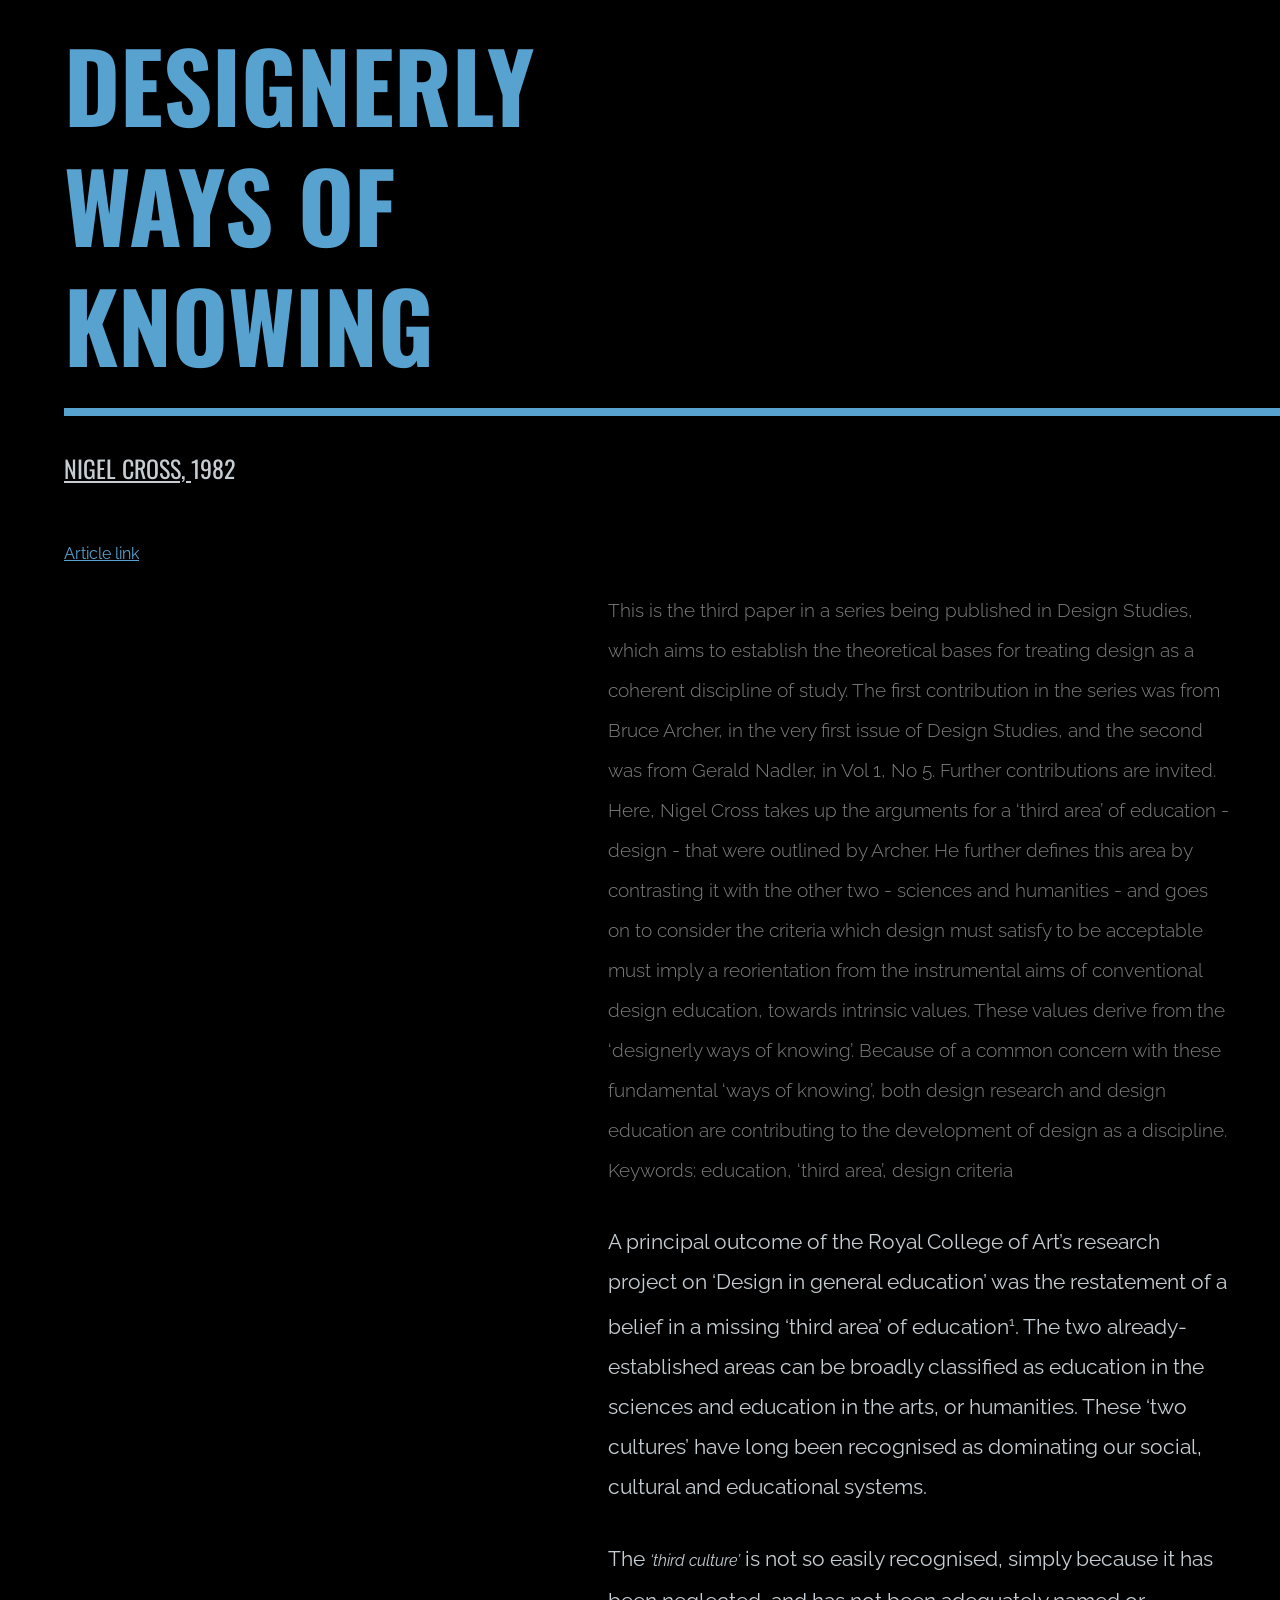
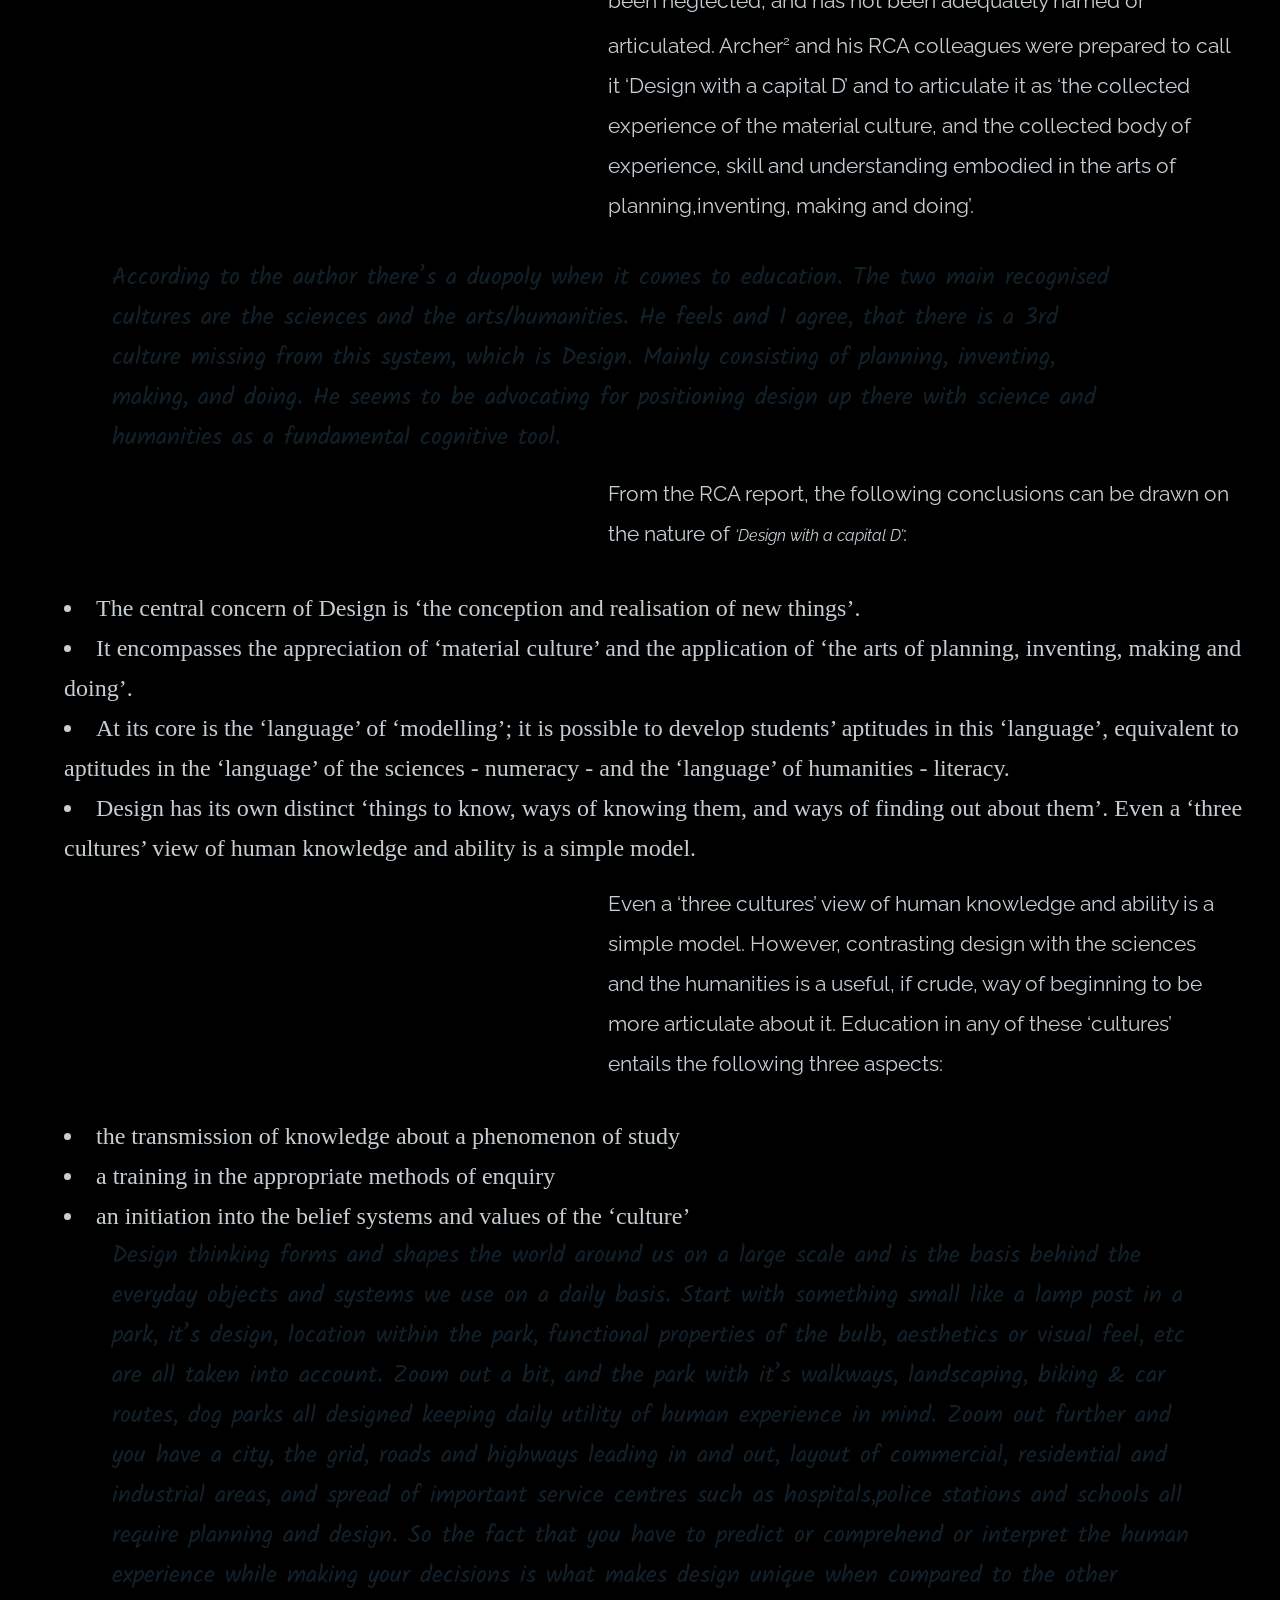
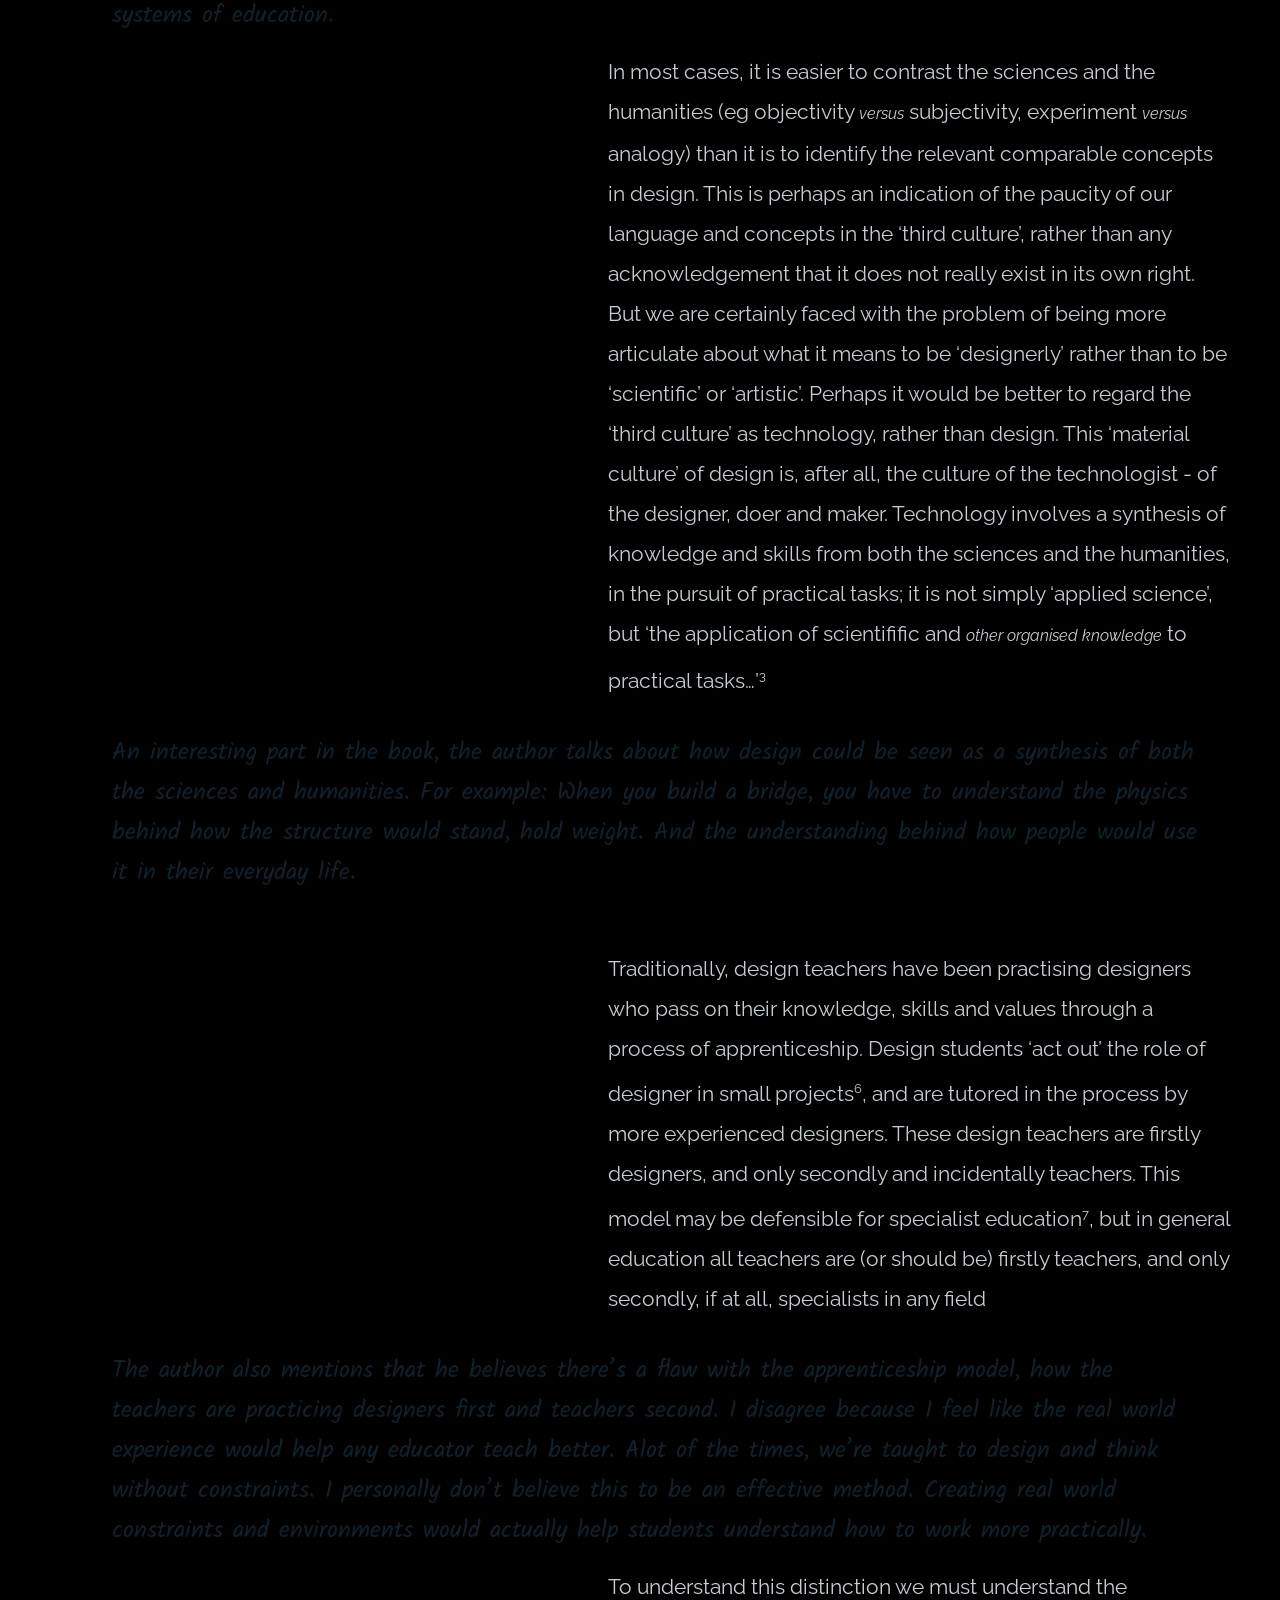
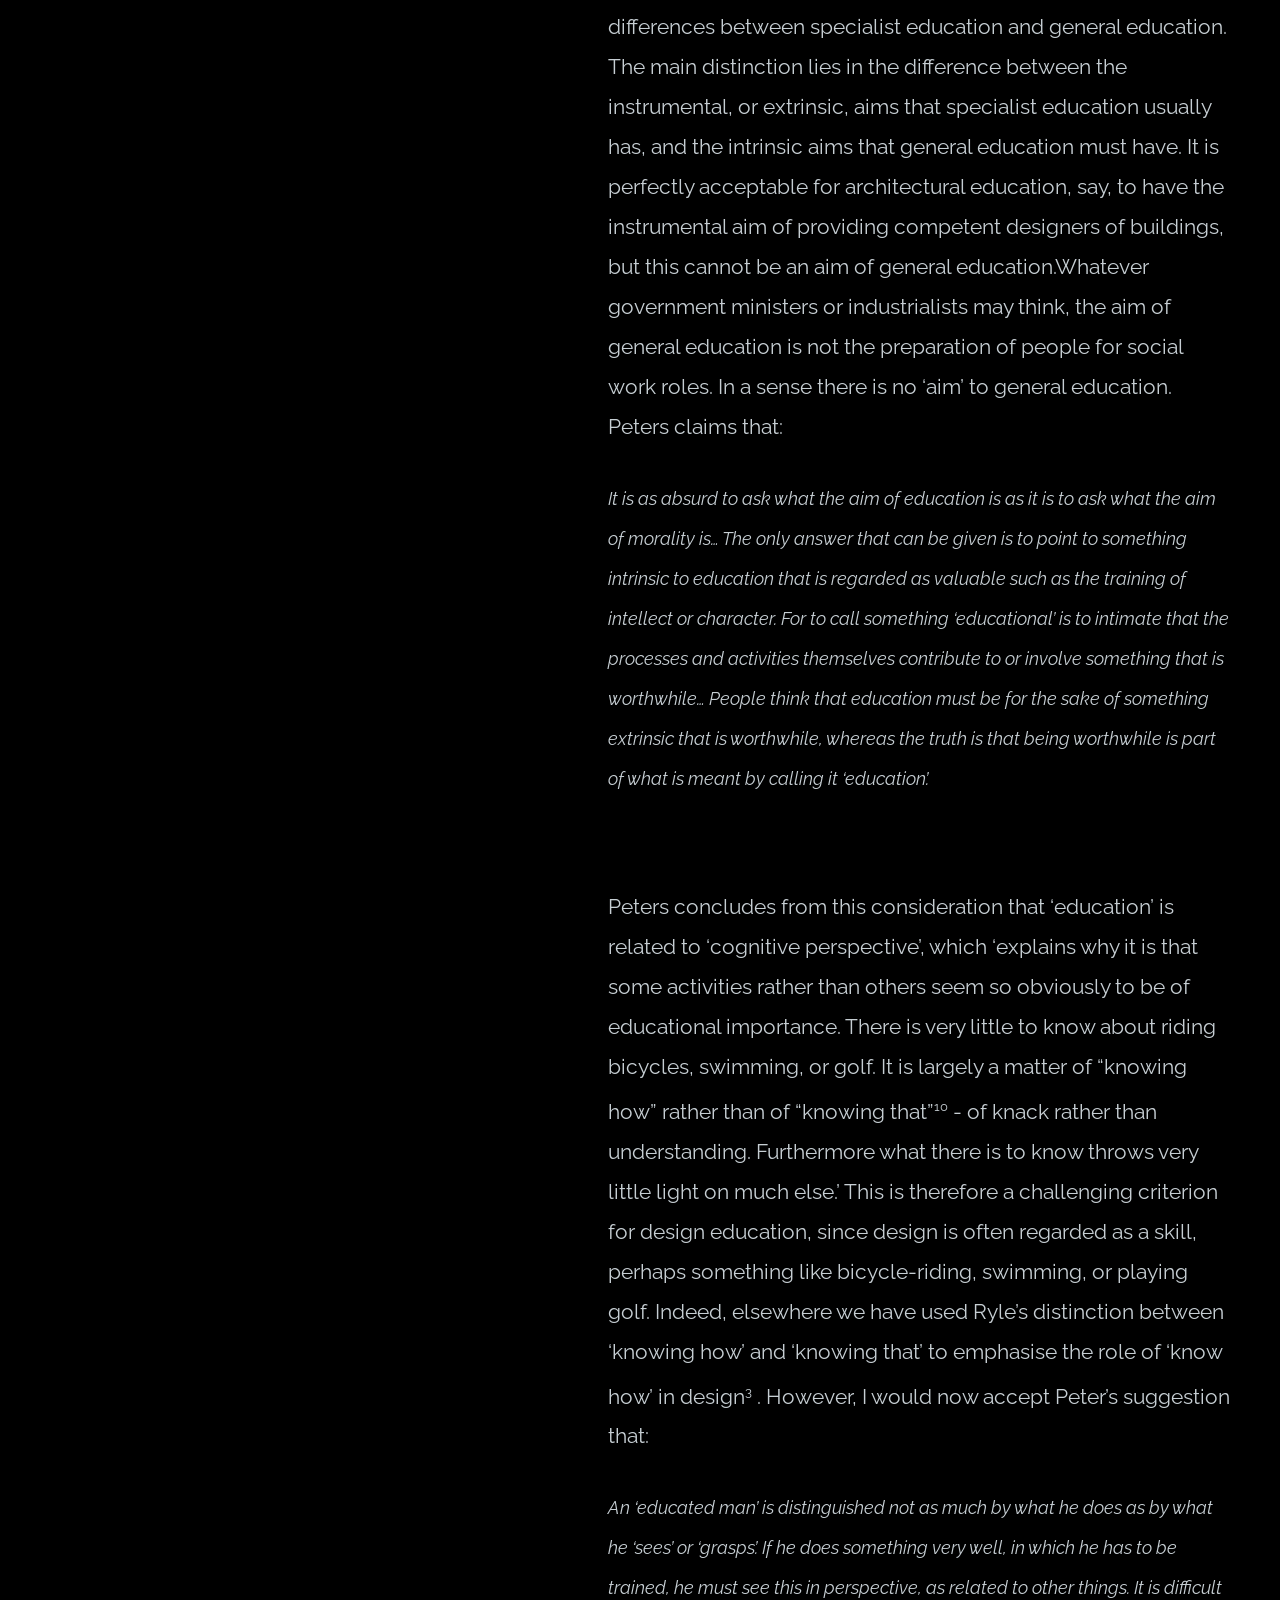
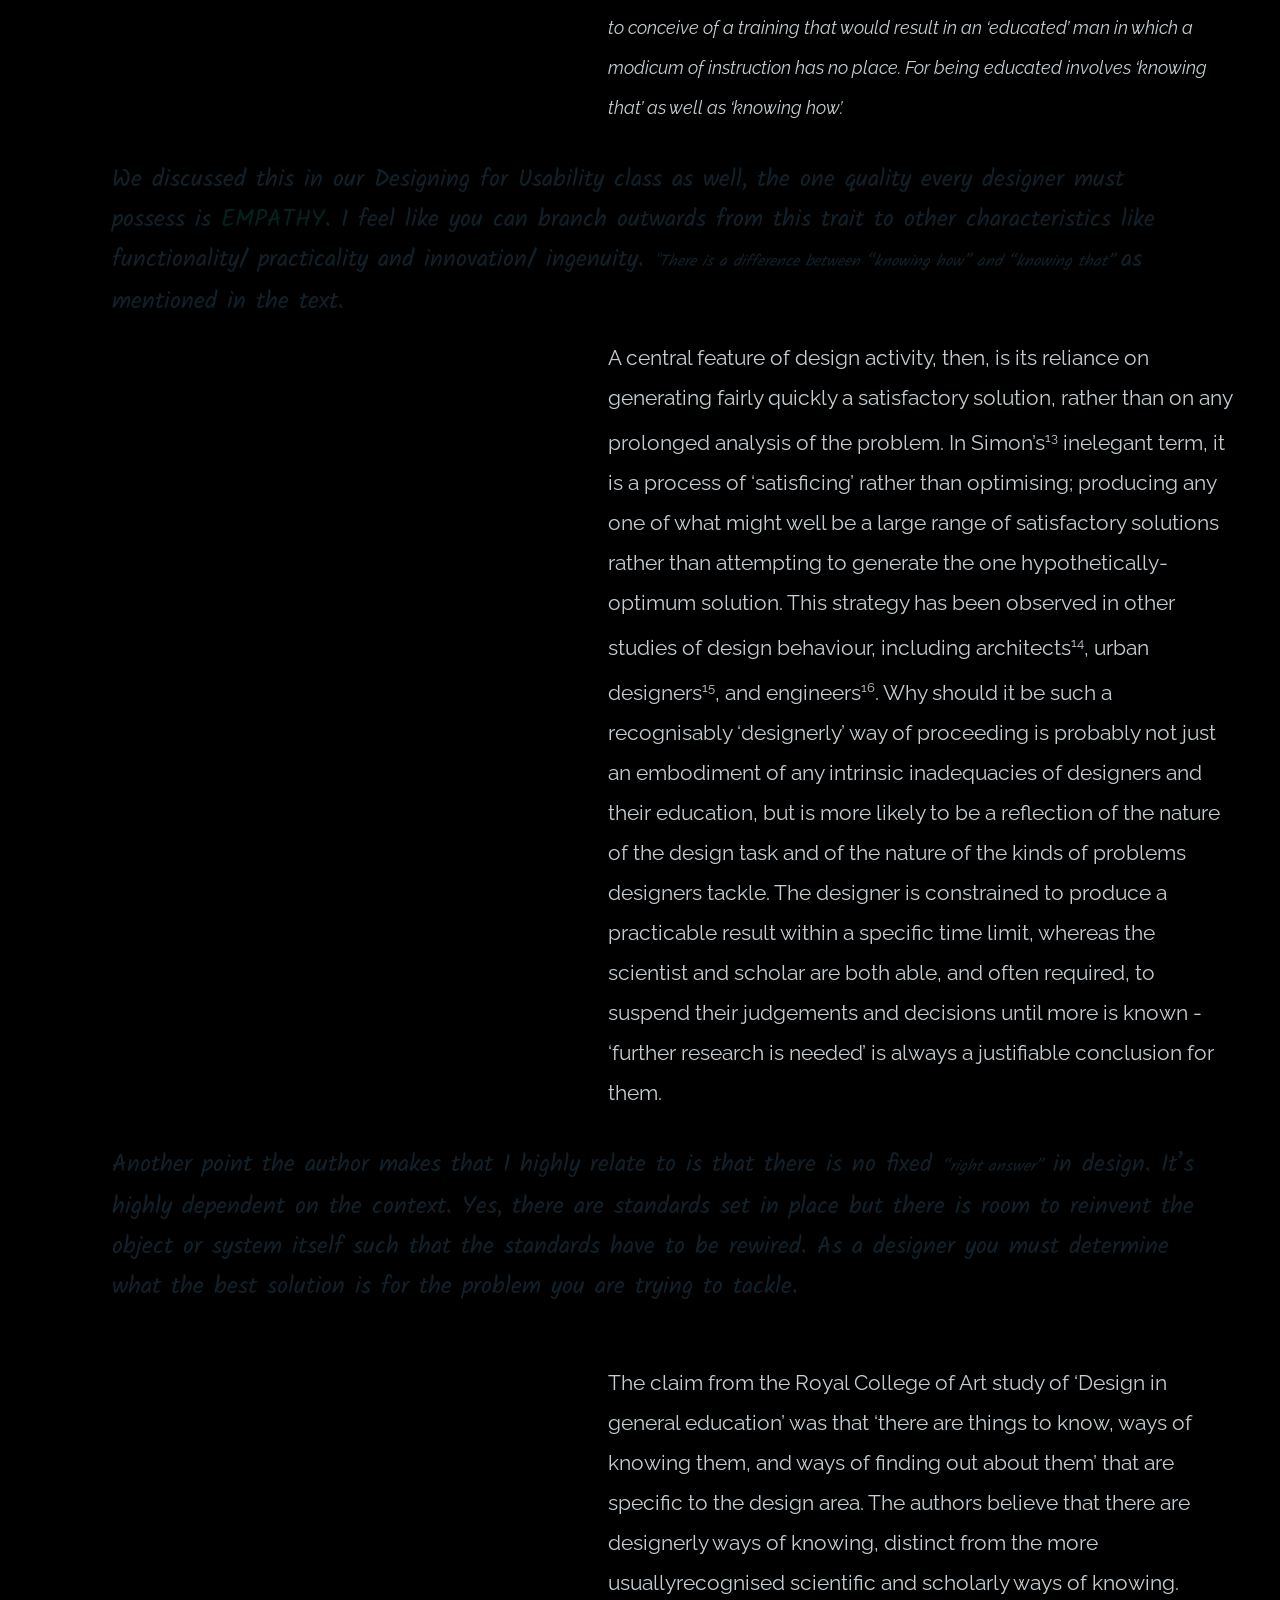
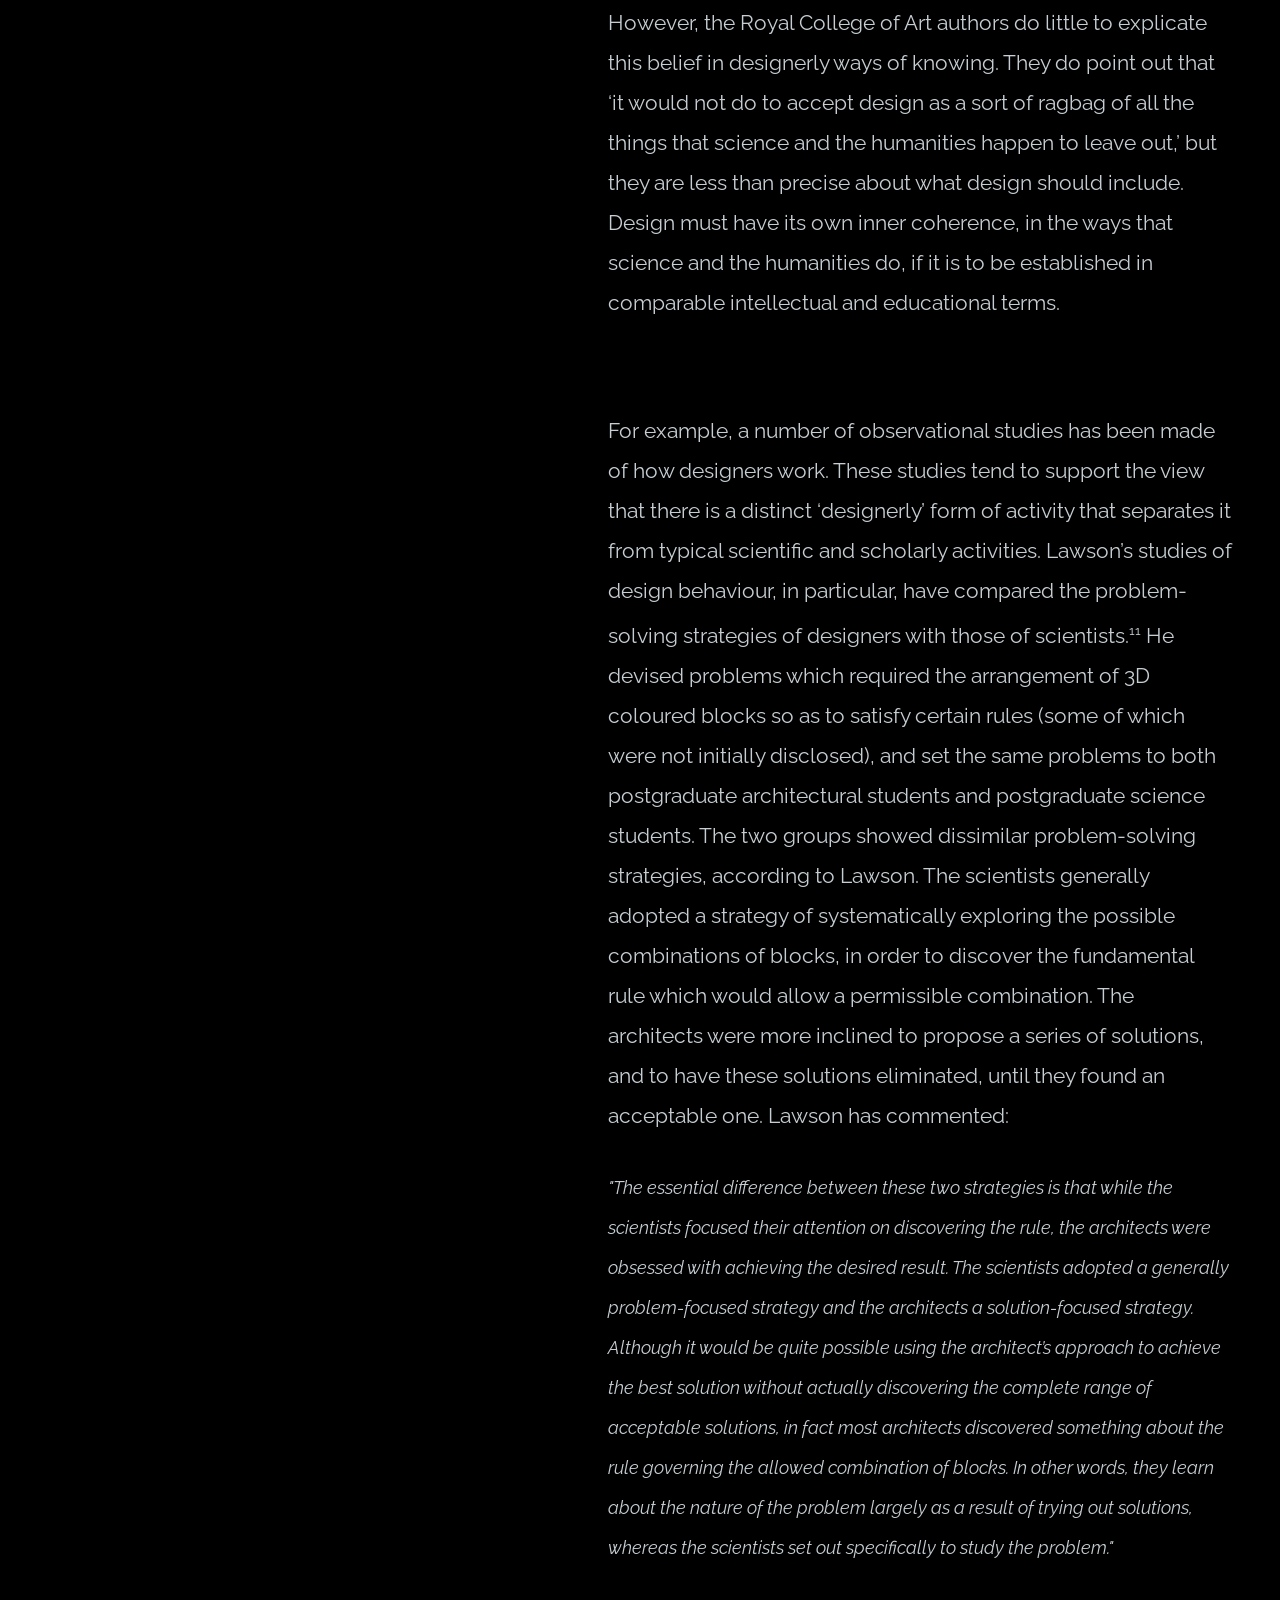
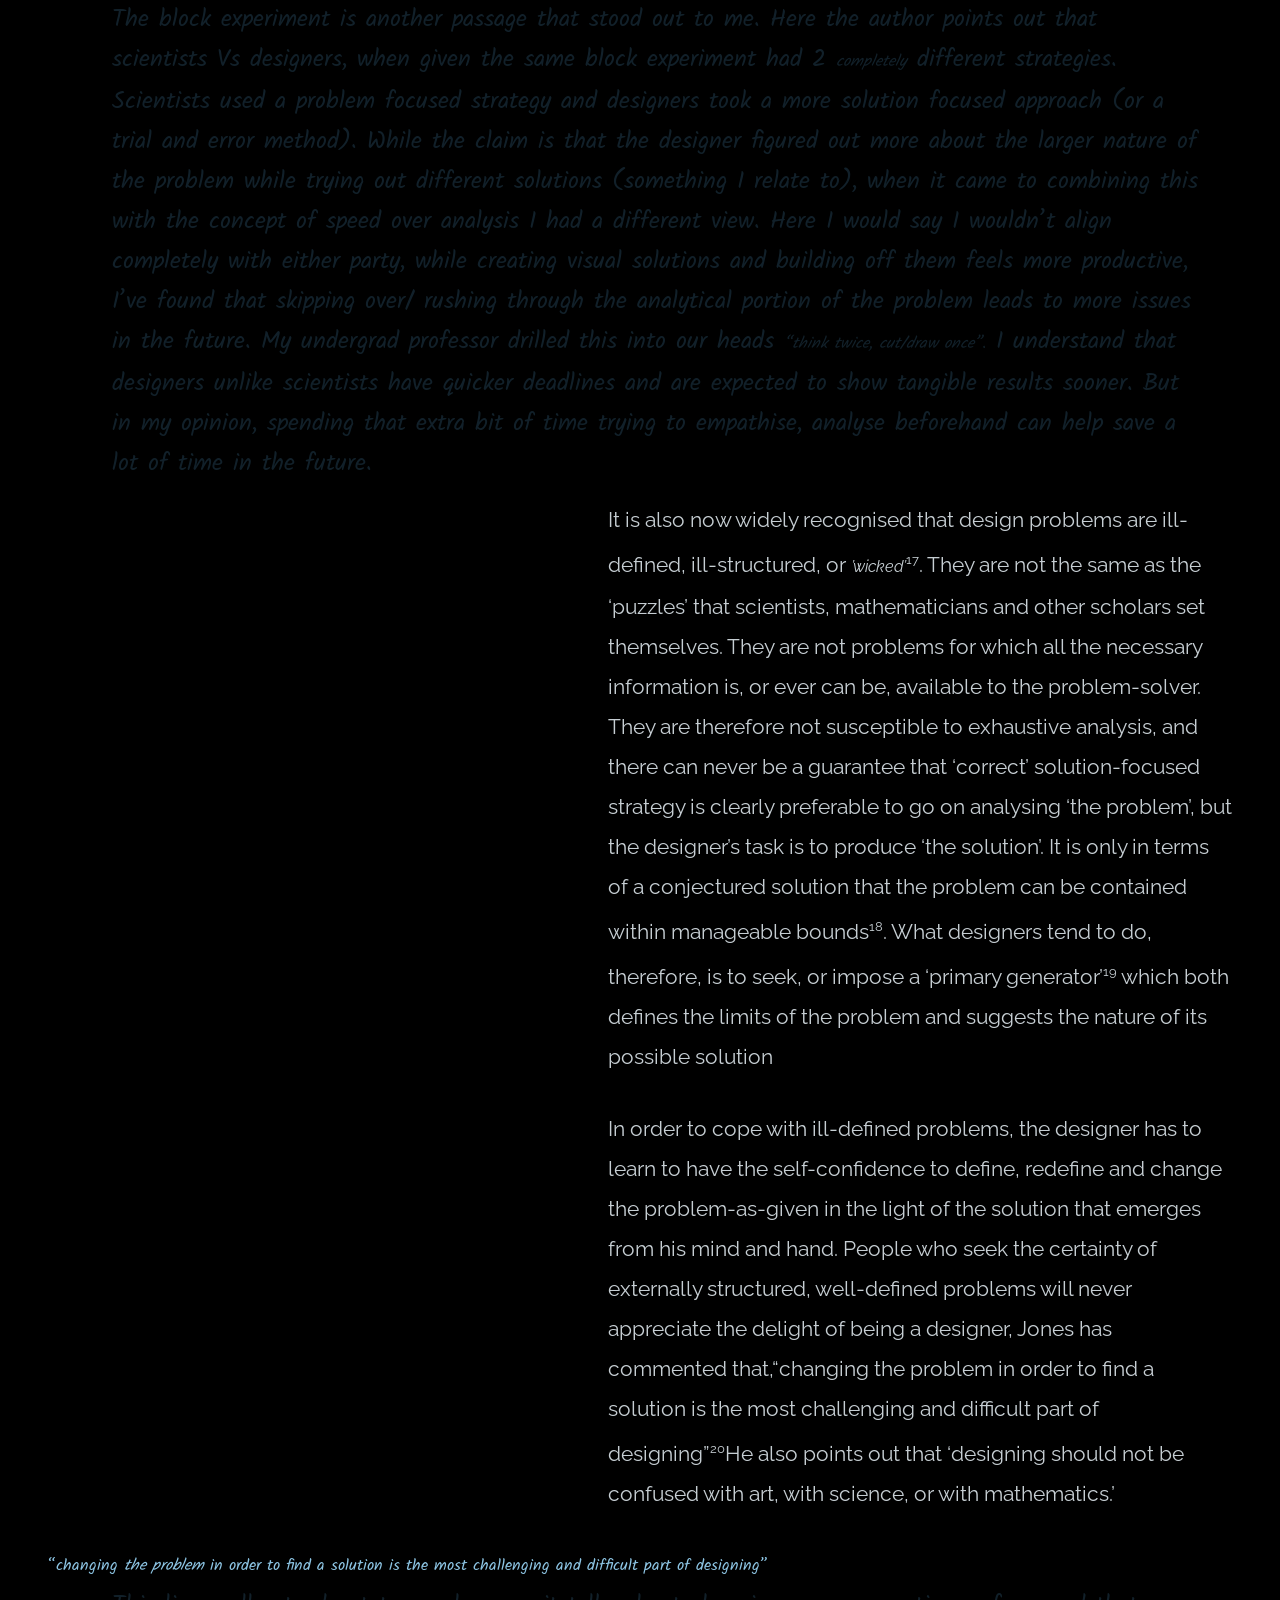
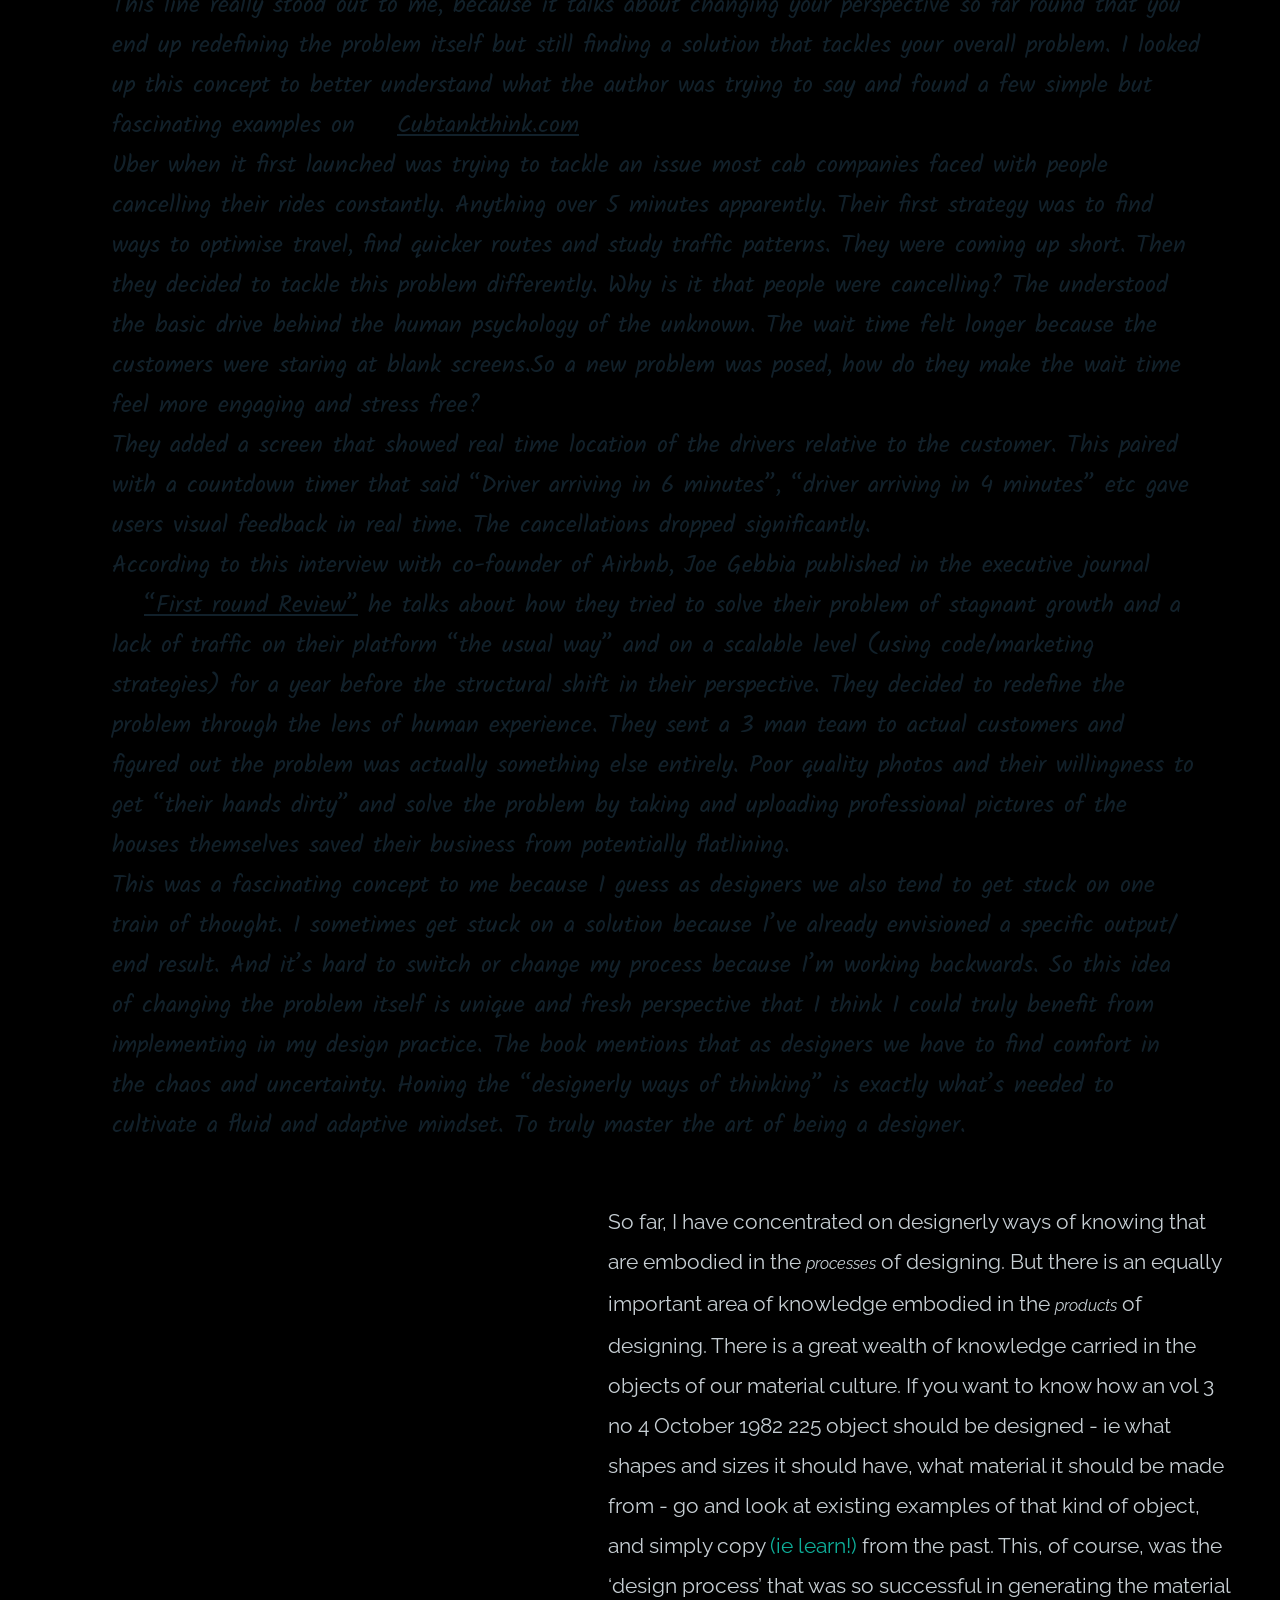
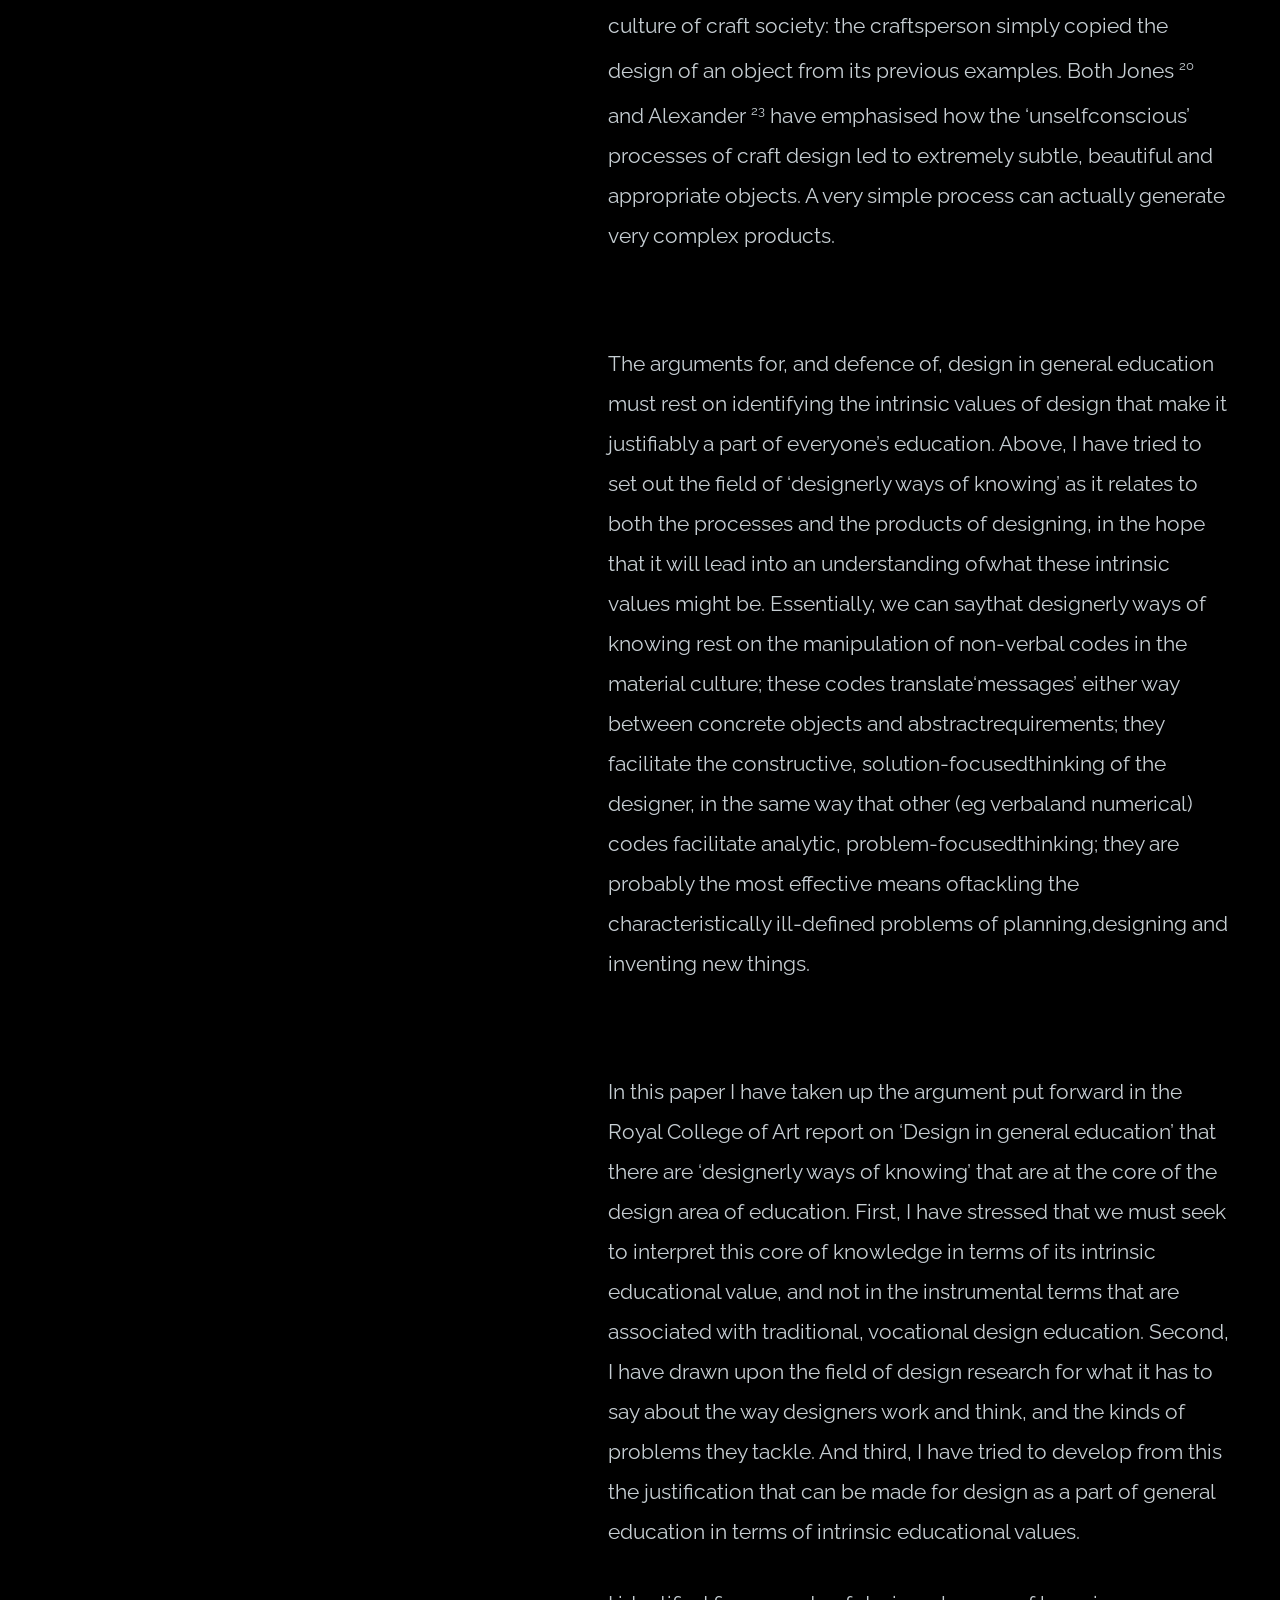
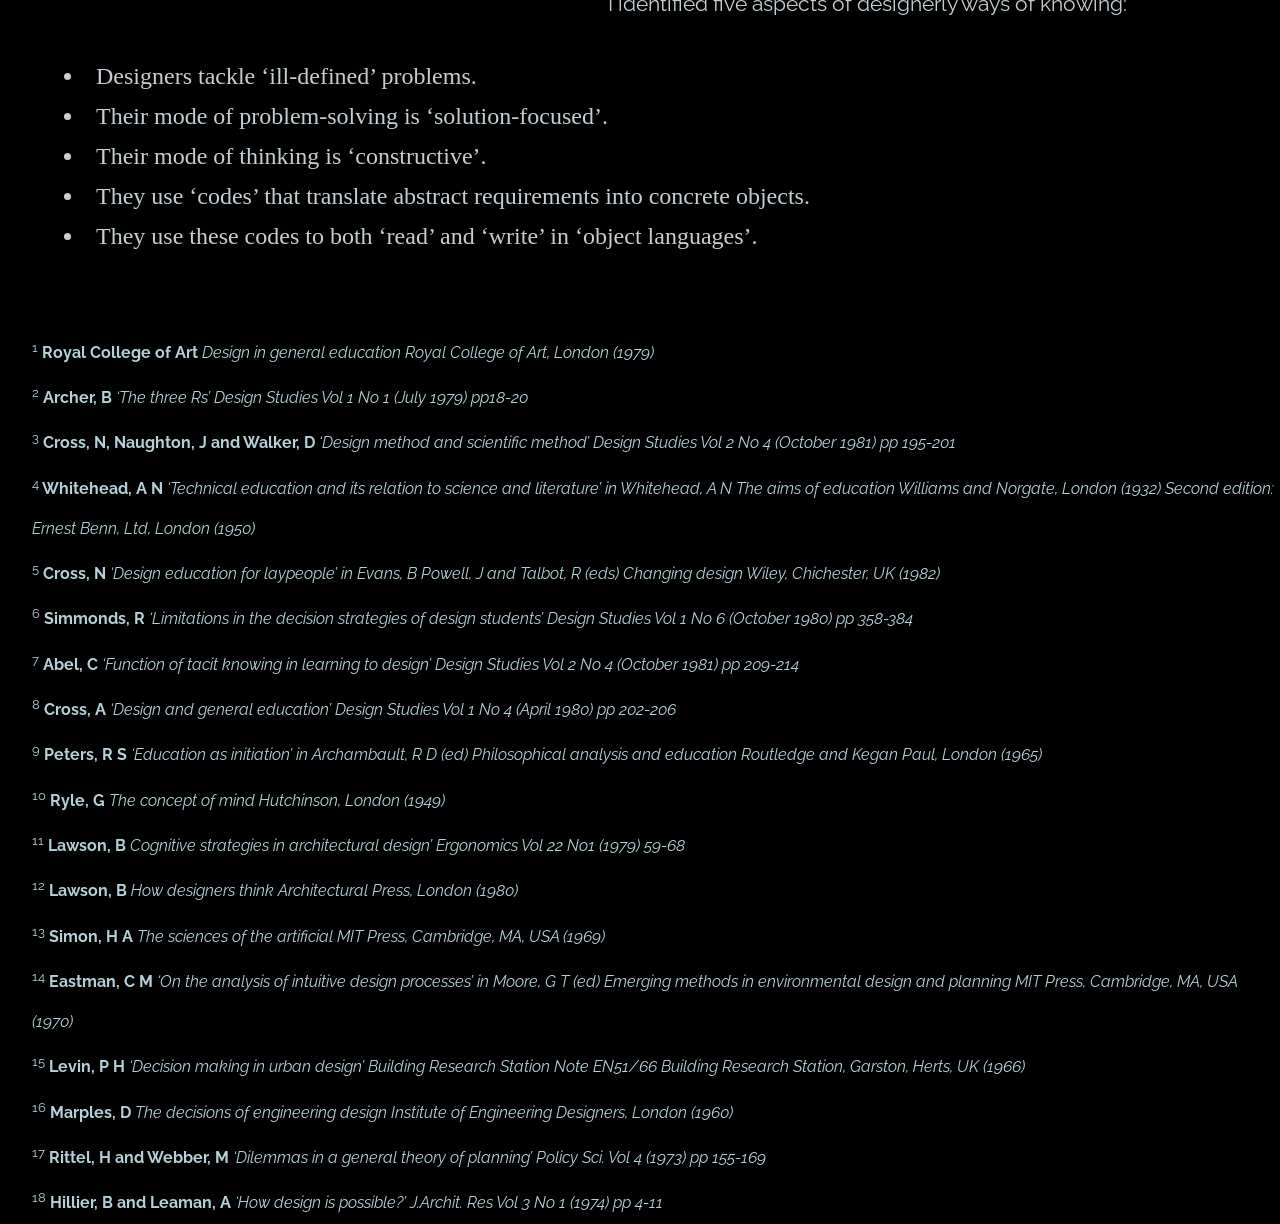
==== commit 379f54fd: "Restructured styles" ====
--- a/index.html
+++ b/index.html
@@ -5,7 +5,7 @@
 
 		<title>Manuscript Project</title>
 		<link href="reset.css" rel="stylesheet">
-		<link href="style3.css" rel="stylesheet">
+		<link href="style.css" rel="stylesheet">
 
 		<link rel="preconnect" href="https://fonts.googleapis.com">
 		<link rel="preconnect" href="https://fonts.gstatic.com" crossorigin>
@@ -32,7 +32,7 @@
 						<cite>Design Discipline, Open University, Milton Keynes, Bucks, UK</cite>
 					</p>
 					<p>
-						<a href="https://readings.design/PDF/cross_1982_designerlywaysofknowing.pdf">Article link</a>
+						<a href="https://readings.design/PDF/cross_1982_designerlywaysofknowing.pdf" class="article">Article link</a>
 					</p>
 
 				</hgroup>
--- a/style.css
+++ b/style.css
@@ -0,0 +1,298 @@
+:root {
+
+--backgroundcolour:rgb(0, 0, 0);
+--primarycolour:rgb(88, 162, 208);
+--secondarycolour:rgb(155, 205, 227);
+--textcolour:rgb(198, 206, 211);
+--accentcolour: rgb(58, 46, 193);
+
+--heading-typeface:'oswald';
+--text-typeface:'raleway';
+--response-typeface:'kalam';
+
+--base-text-size: 1rem;
+--base-text-weight:100;
+--text-height: calc(2.5*var(--base-text-size));
+
+--base-spacing:1rem;
+--page-start: calc(1.5*var(--base-spacing));
+--paragraph-spacing:var(--base-spacing);
+--section-spacing: calc(2*var(--base-spacing));
+--content-indent: calc(2*var(--base-spacing));
+--content-end: calc(3*var(--base-spacing));
+/* --heading-content-end: calc(40*var(--base-spacing)); */
+--heading-end: calc(40*var(--base-spacing));
+--heading-line: calc(90*var(--base-spacing));
+
+}
+
+body {
+
+	background-color: var(--backgroundcolour);
+	font-family: var(--text-typeface);
+	margin-inline-start: var(--content-indent);
+	line-height:var(--text-height);
+
+}
+
+h1 {
+
+	color:var(--primarycolour);
+	font-family:var(--heading-typeface);
+	font-size: calc(6*var(--base-text-size));
+	font-weight: calc(8*var(--base-text-weight));
+	line-height: calc(3*var(--text-height));
+	margin-inline-start: var(--content-indent);
+	max-inline-size: var(--heading-end);
+	margin-block-start:var(--page-start);
+	margin-block-end: calc(2*var(--base-spacing));
+	text-transform: uppercase;
+	/* height: 100vh; */
+
+}
+
+h1::after {
+
+	content: "";
+	display: block;
+	width: calc(var(--heading-line) - var(--content-end));
+	/* max-width: var(--content-end); */
+	border-top: 0.5rem solid var(--primarycolour);
+	margin-inline-end: var(--heading-end);
+	margin-block-start: var(--page-start);
+	/* vertical-align: middle; */
+
+}
+
+section p {
+
+	font-family: var(--text-typeface);
+	/* font-size: calc(1.5*var(--base-text-size)); */
+	font-size: calc(1.3*var(--base-text-size));
+	font-weight: calc(4*var(--base-text-weight));
+	color: var(--textcolour);
+	margin-inline-start: calc(18*var(--content-indent));
+	margin-inline-end:var(--content-end);
+	margin-block-start: var(--paragraph-spacing);
+	margin-block-end: calc(2*var(--paragraph-spacing));
+
+}
+
+.response p {
+
+	font-family: var(--response-typeface);
+	font-size: calc(1.5*var(--base-text-size));
+	color: var(--primarycolour);
+	margin-inline-start: calc(2* var(--content-indent));
+	/* line-height: calc(1.5*var(--line-height)); */
+	opacity: 20%;
+
+}
+
+.response p:hover {
+
+	color: var(--primarycolour);
+	opacity: 100%;
+
+}
+
+a {
+
+	color: var(--primarycolour);
+	text-decoration: underline;
+	margin-inline-start: var(--content-indent);
+	margin-block-end: var(--base-spacing);
+
+}
+
+a:hover {
+
+	 color: var(--accentcolour);
+
+}
+
+
+a.author {
+
+	color: var(--textcolour);
+	font-family: var(--heading-typeface);
+	font-size: calc(1.5*var(--base-text-size));
+	margin-inline-start: var(--content-indent);
+	margin-block-end: var(--base-spacing);
+	text-transform: uppercase;
+
+}
+
+a.author:hover {
+
+	 color: var(--accentcolour);
+
+}
+
+time {
+
+	font-family: var(--heading-typeface);
+	font-size: calc(1.5*var(--base-text-size));
+	color: var(--textcolour)
+
+}
+
+a.article {
+
+	margin-block-start: var(--base-spacing);
+
+}
+
+
+blockquote p {
+
+	font-family: var(--text-typeface);
+	font-weight: calc(2*var(--base-text-weight));
+	color: var(--textcolour);
+	font-style: italic;
+
+}
+
+
+.prologue p{
+
+	font-family: var(--text-typeface);
+	font-weight: calc(3*var(--base-text-weight));
+	color:grey;
+	font-size: calc(1.2*var(--base-text-size));
+	line-height: var(--text-height);
+
+}
+
+
+ul {
+
+	font-family: var(--text-typeface);
+	font-size: calc(1.5*var(--base-text-size));
+	margin-inline-start: calc(18*var(--content-indent));
+	color: var(--textcolour);
+	list-style-type: disc;
+	list-style-position: inside;
+
+}
+
+
+
+
+
+
+
+
+
+
+
+
+
+
+
+
+
+
+
+
+
+
+
+
+
+
+
+
+
+
+
+/* Option 2 */
+/* .response {
+
+	font-family: 'kalam';
+	color: rgb(141, 197, 228);
+	font-weight: 1.8rem;
+	margin-inline-start: 4rem;
+	margin-inline-end: 5rem;
+
+} */
+
+.response {
+
+	font-family: 'kalam';
+	color: rgb(141, 197, 228);
+	font-weight: 1.5rem;
+	margin-inline-start: 1rem;
+	margin-inline-end: 5rem;
+
+}
+
+blockquote p {
+
+	font-style: italic;
+	font-weight: 400;
+	font-size: 1.1rem;
+
+}
+
+.prologue {
+
+	font-family: 'montserrat';
+	font-weight: 300;
+	color: rgb(169, 169, 169);
+	font-size: 1rem;
+
+}
+
+
+ul {
+
+	list-style-type: disc;
+	font-family: 'montserrat';
+	margin-inline-start: 2rem;
+
+}
+
+
+ol {
+
+list-style-type: none;
+
+}
+
+
+/* Strong not showing up */
+strong {
+
+	font-style: bold;
+	color:rgb(14, 174, 153);
+
+}
+
+
+/* Check demo on how to appl style to everything but cite and sup */
+.reference {
+
+	color: rgb(181, 208, 216);
+	font-style: bold;
+	font-weight: 700;
+
+ }
+
+
+ em, cite {
+
+	font-style: italic;
+	font-weight: 400;
+	font-size: 1rem;
+
+}
+
+
+sup {
+
+	font-size: 0.8rem;
+	vertical-align: super;
+	font-weight: 400;
+
+}
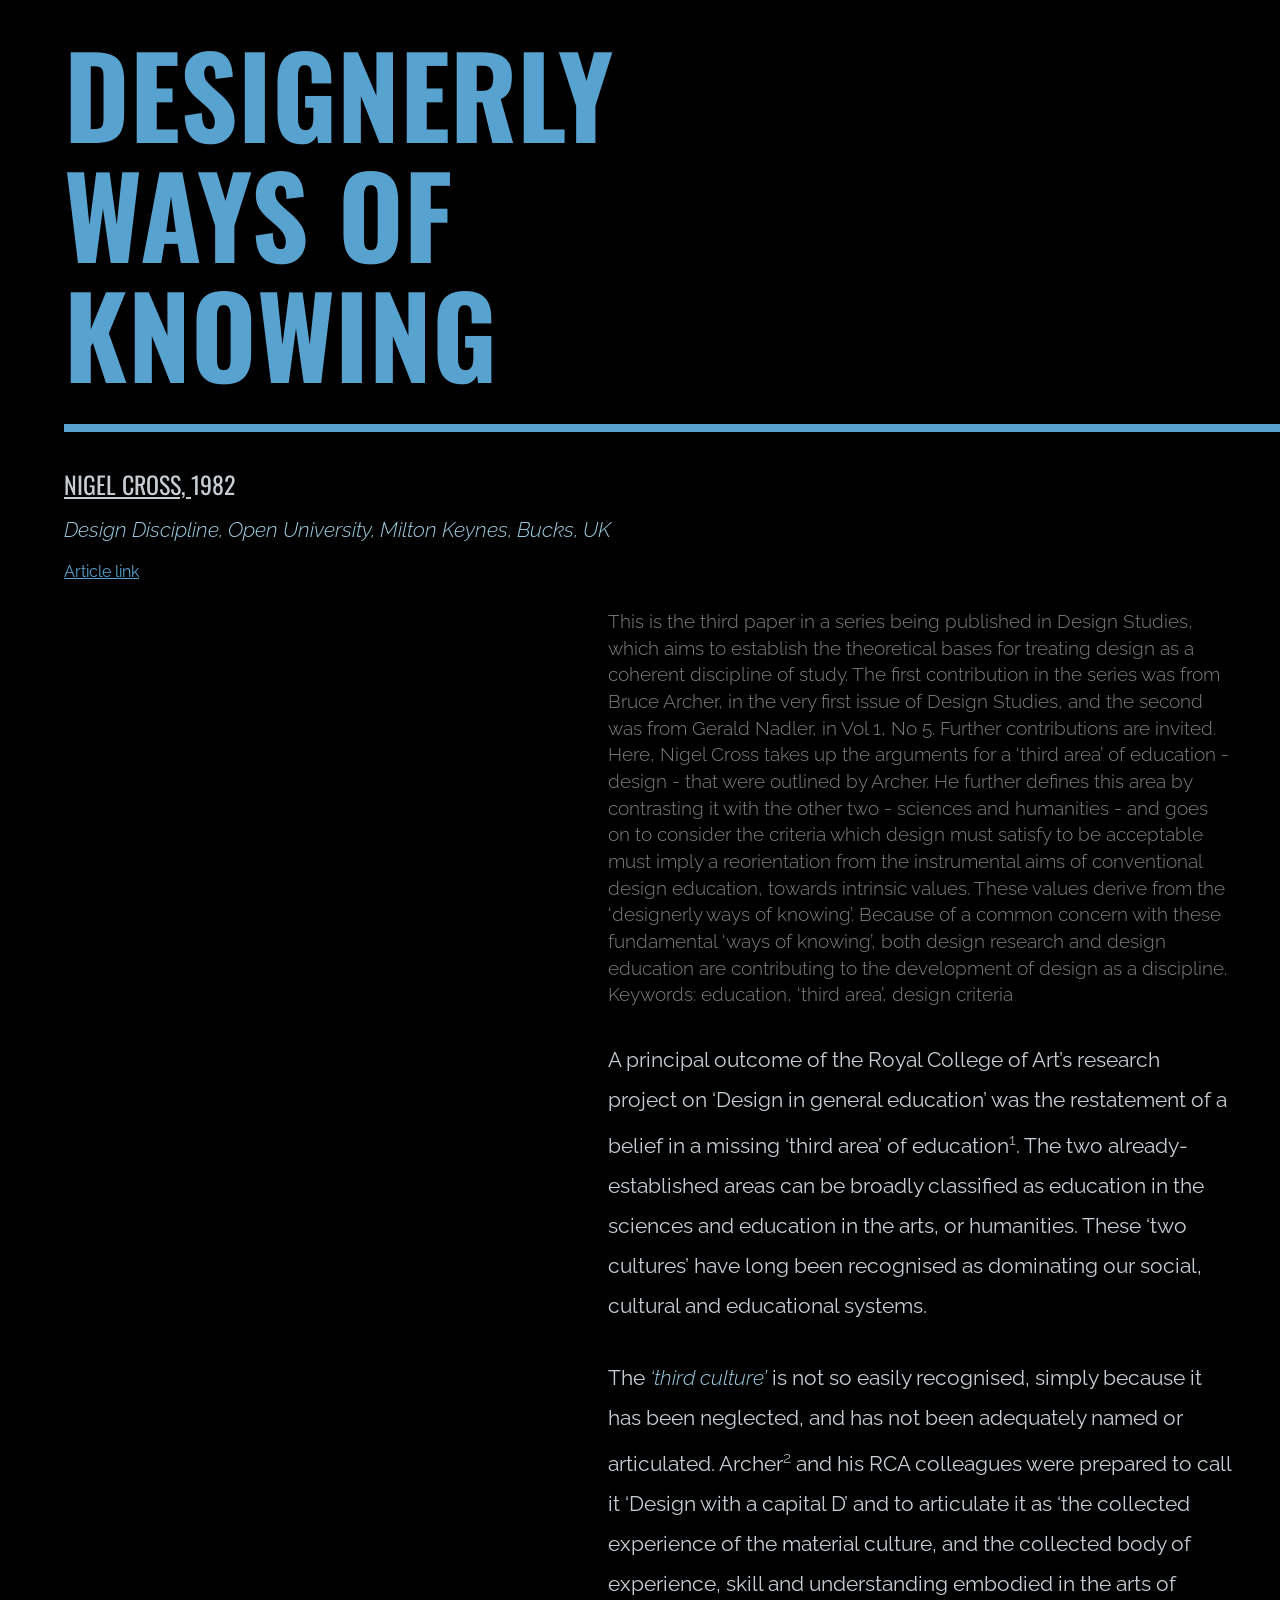
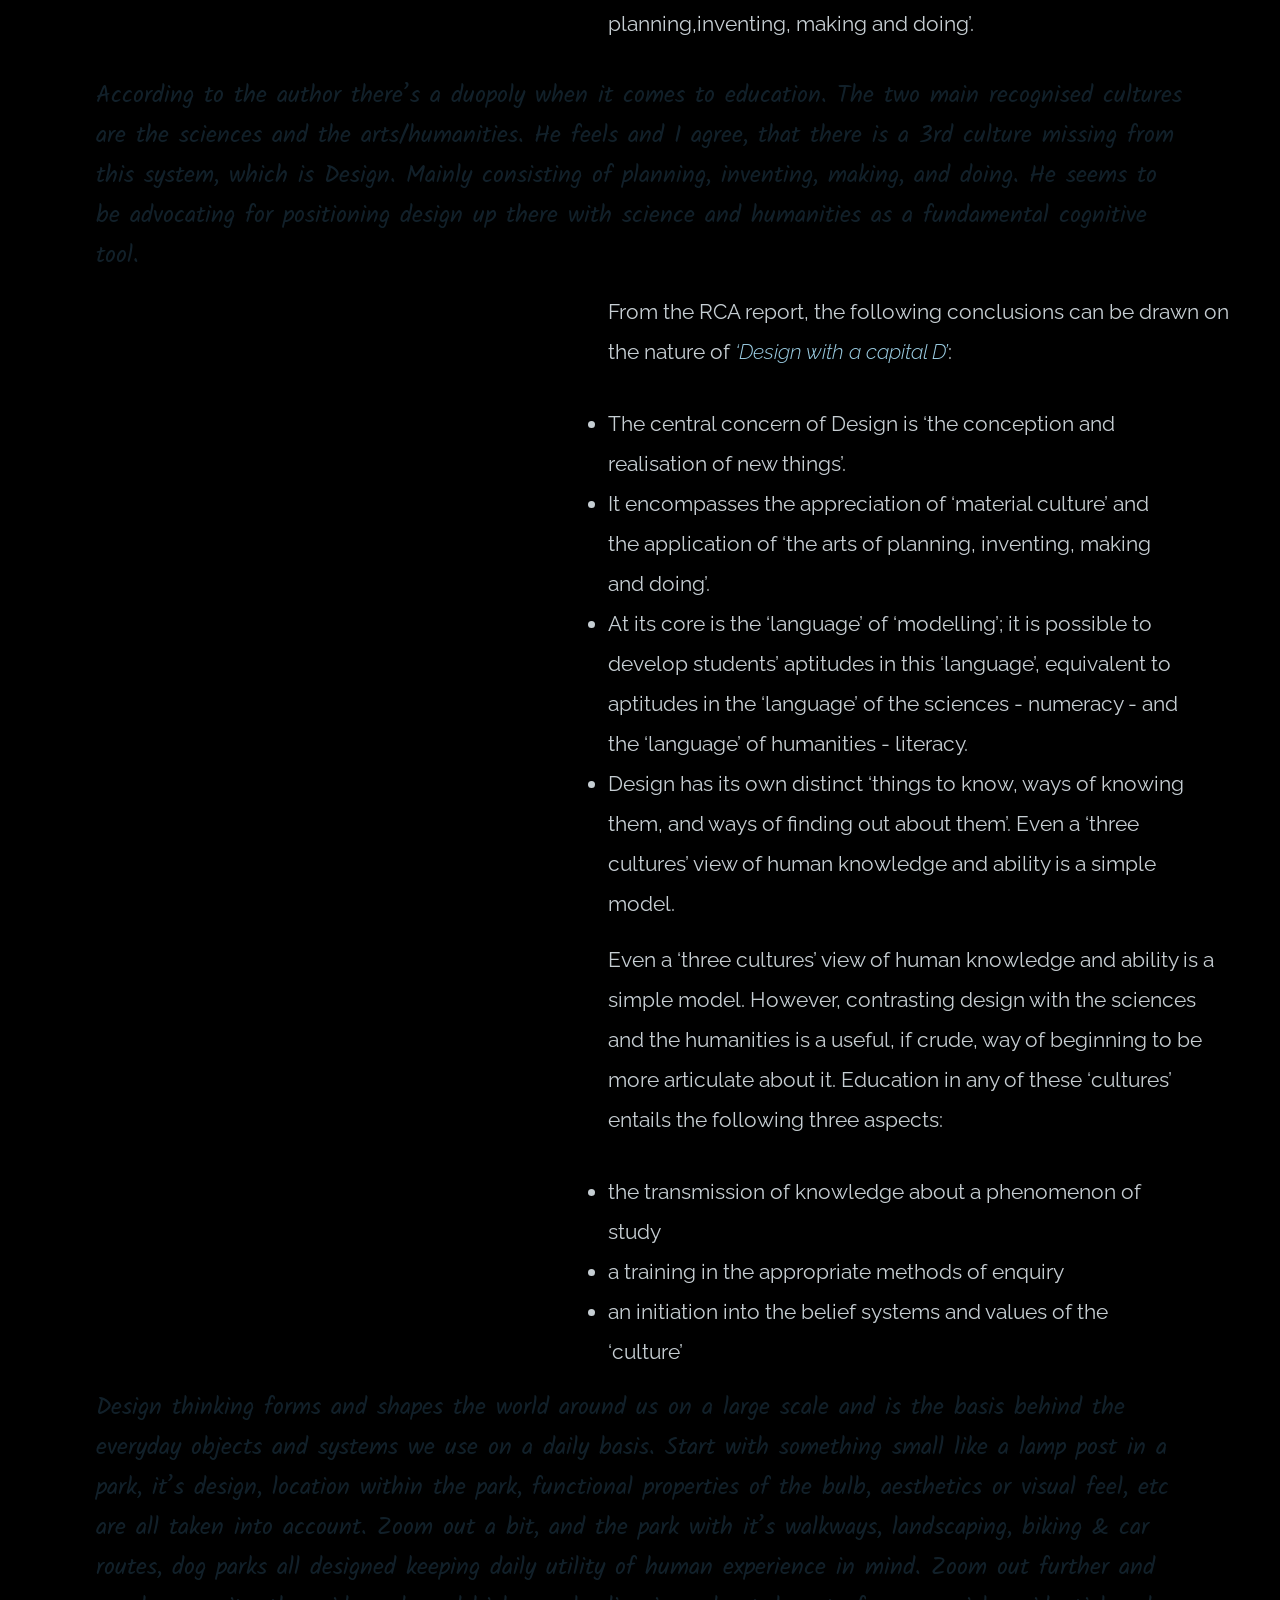
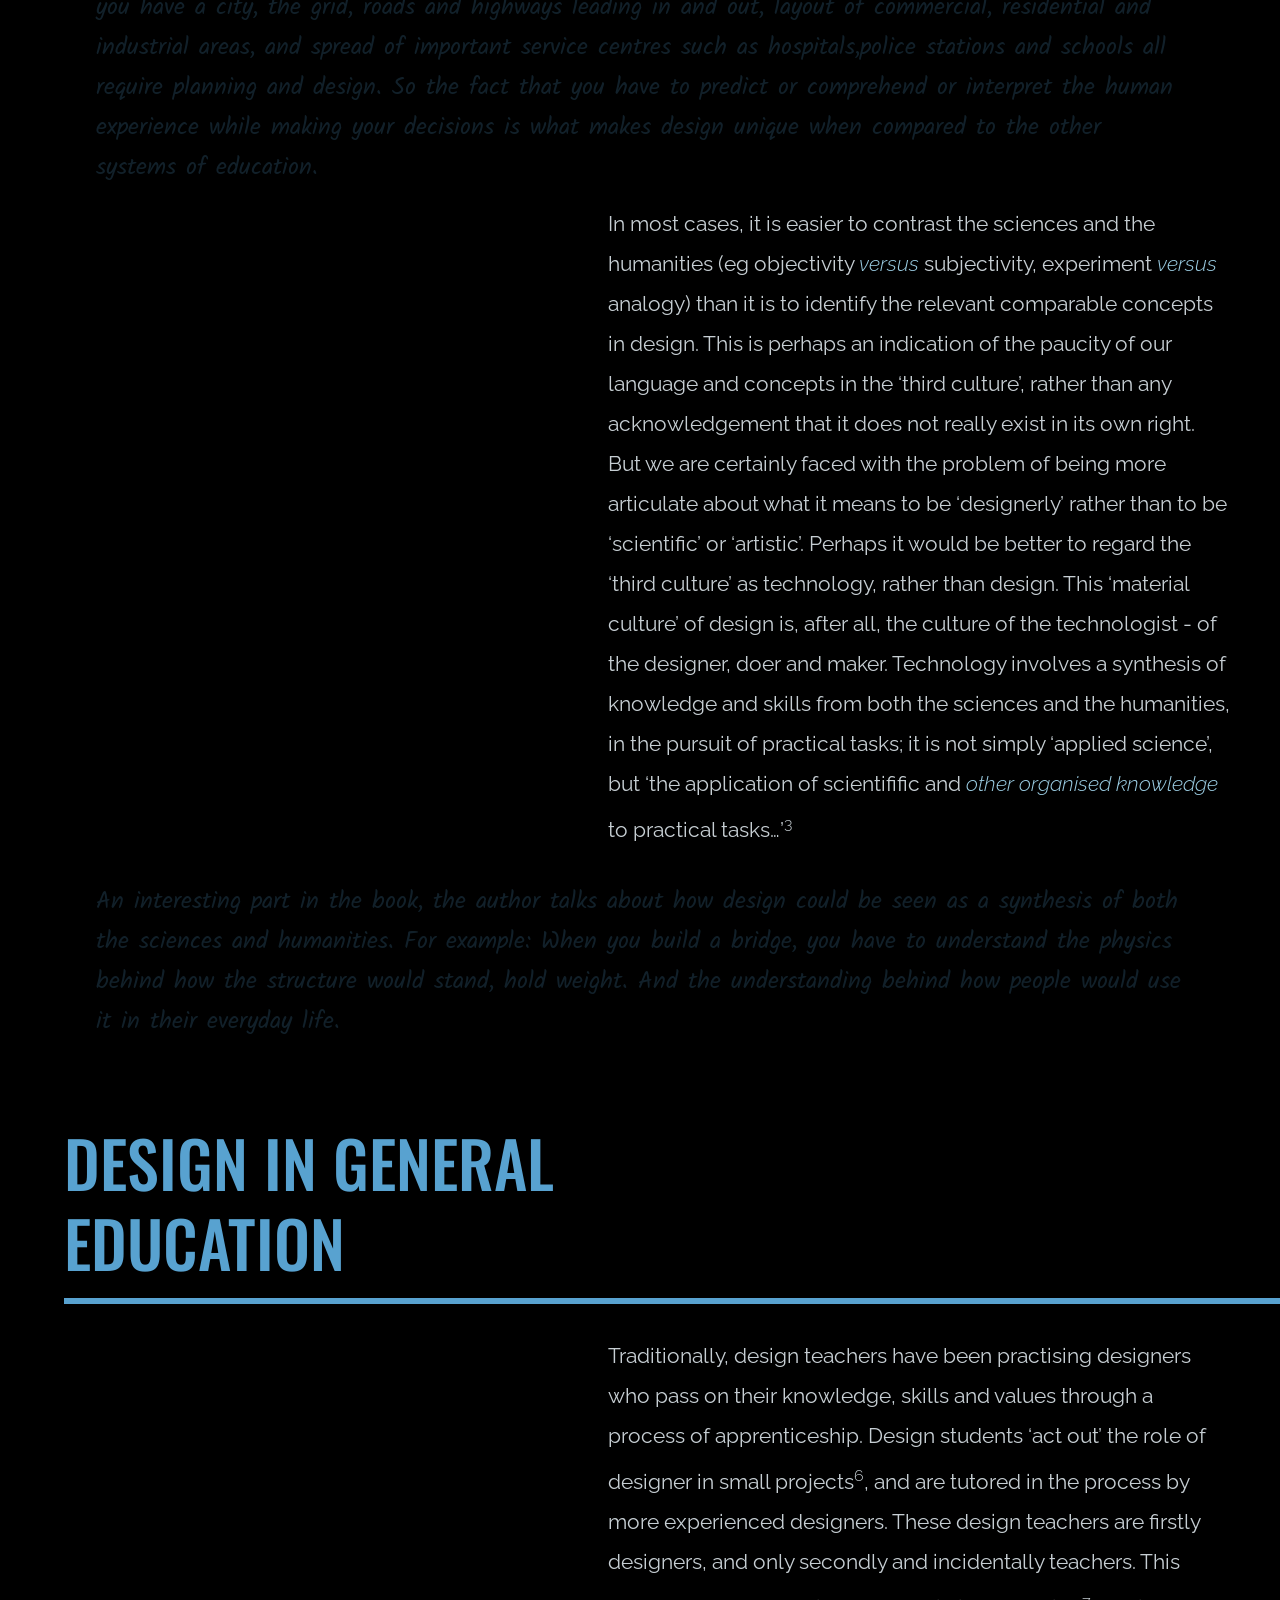
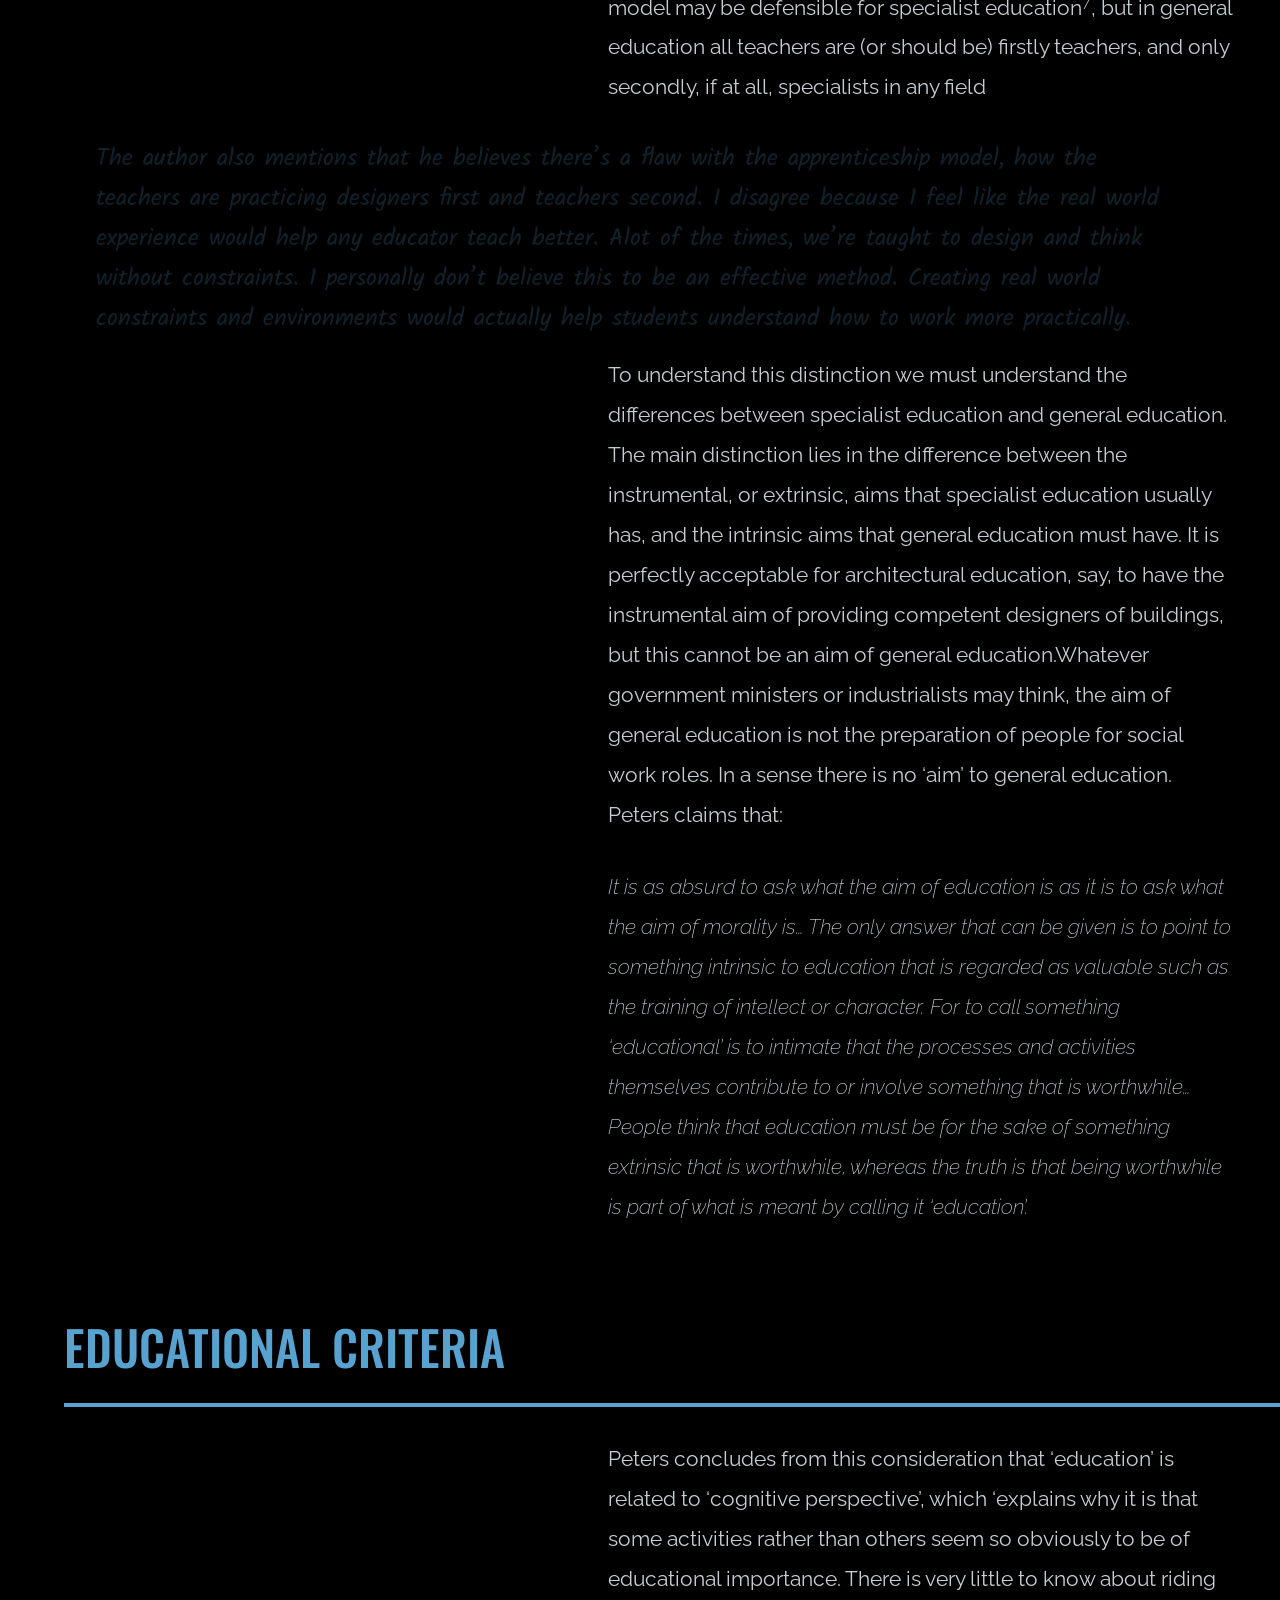
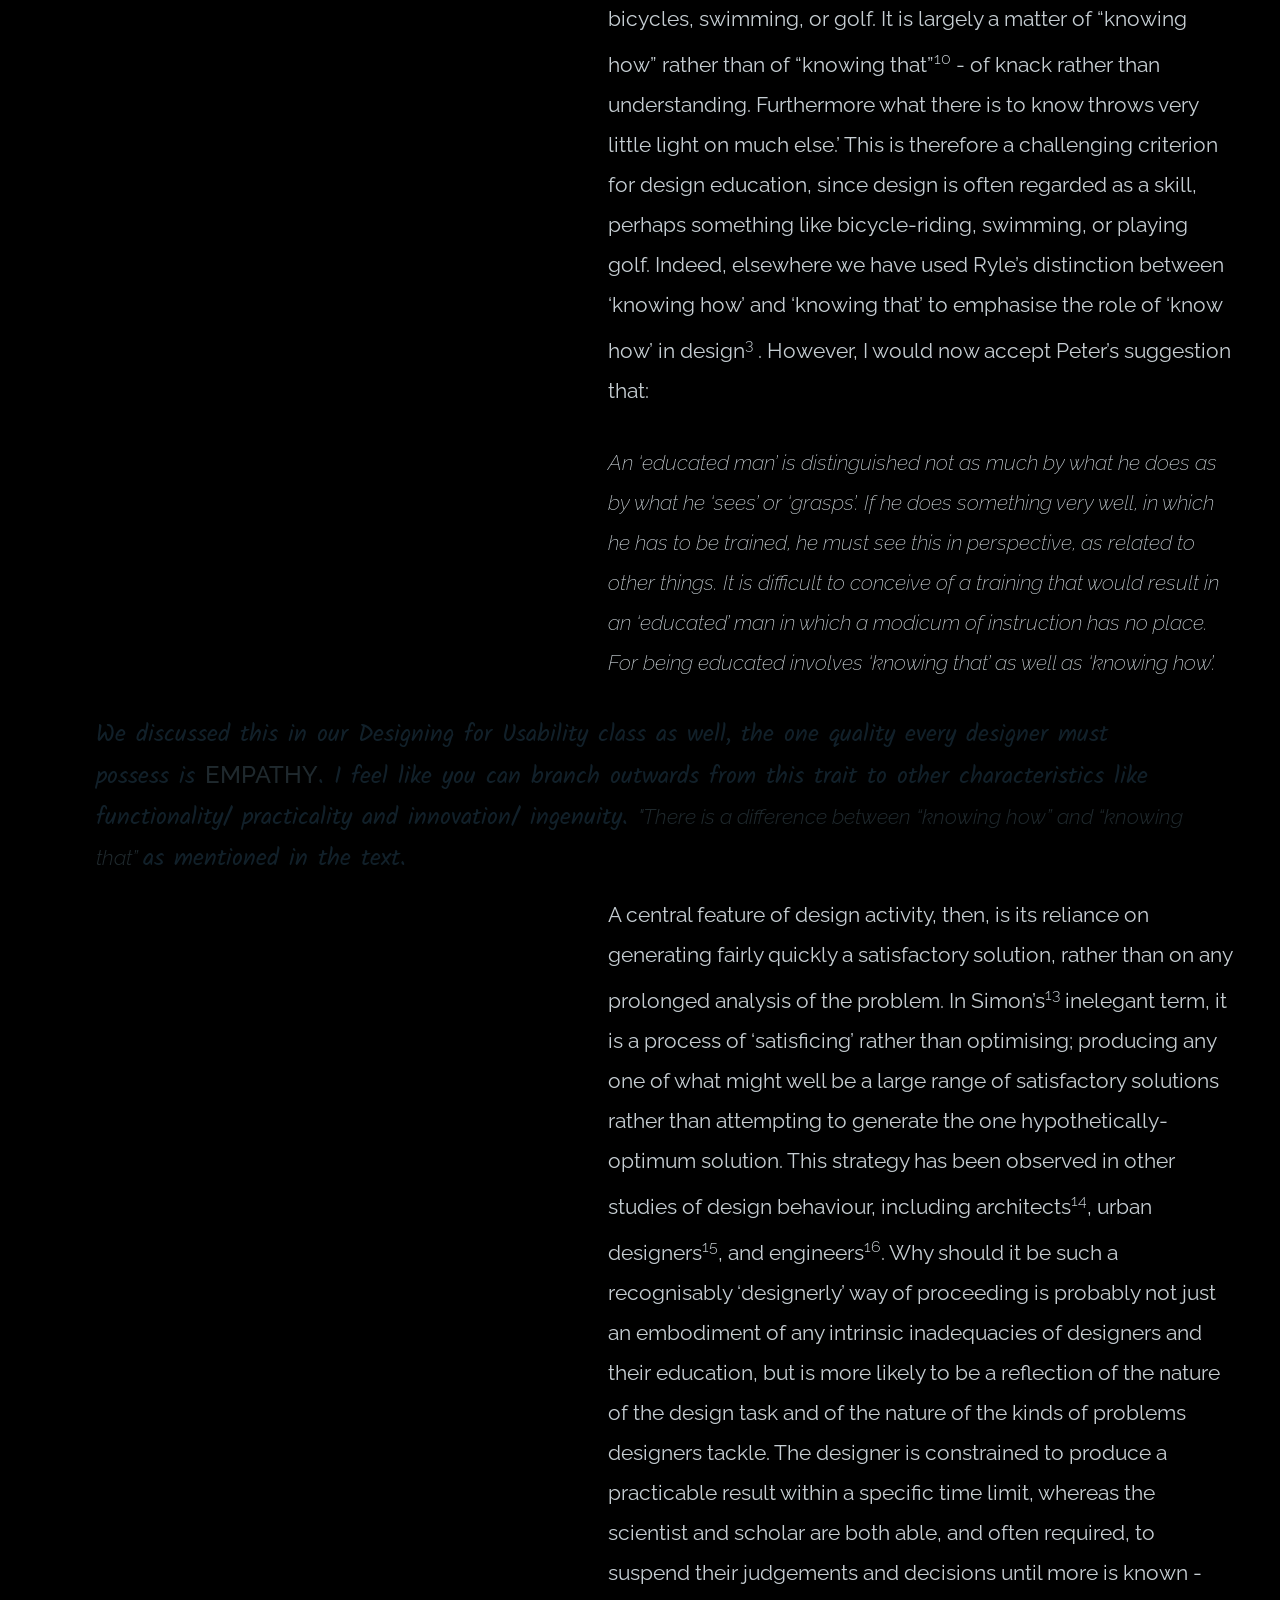
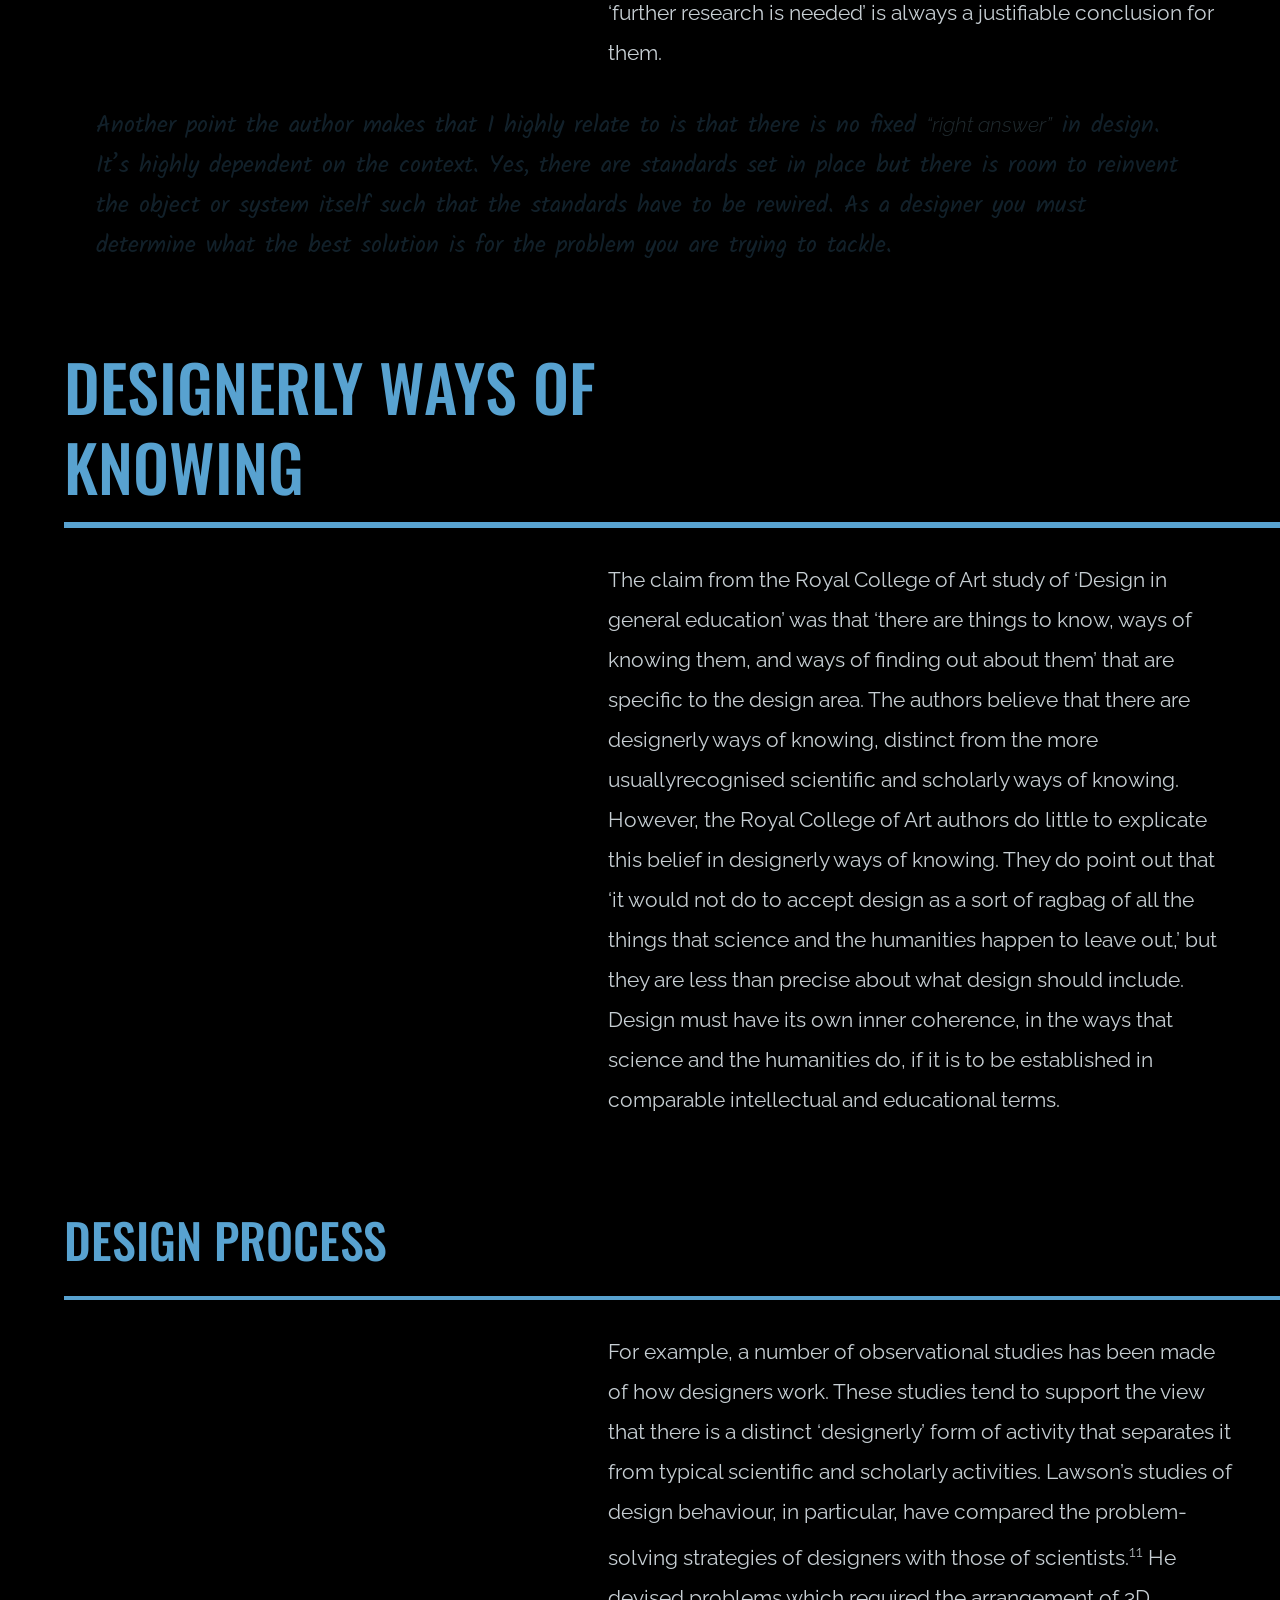
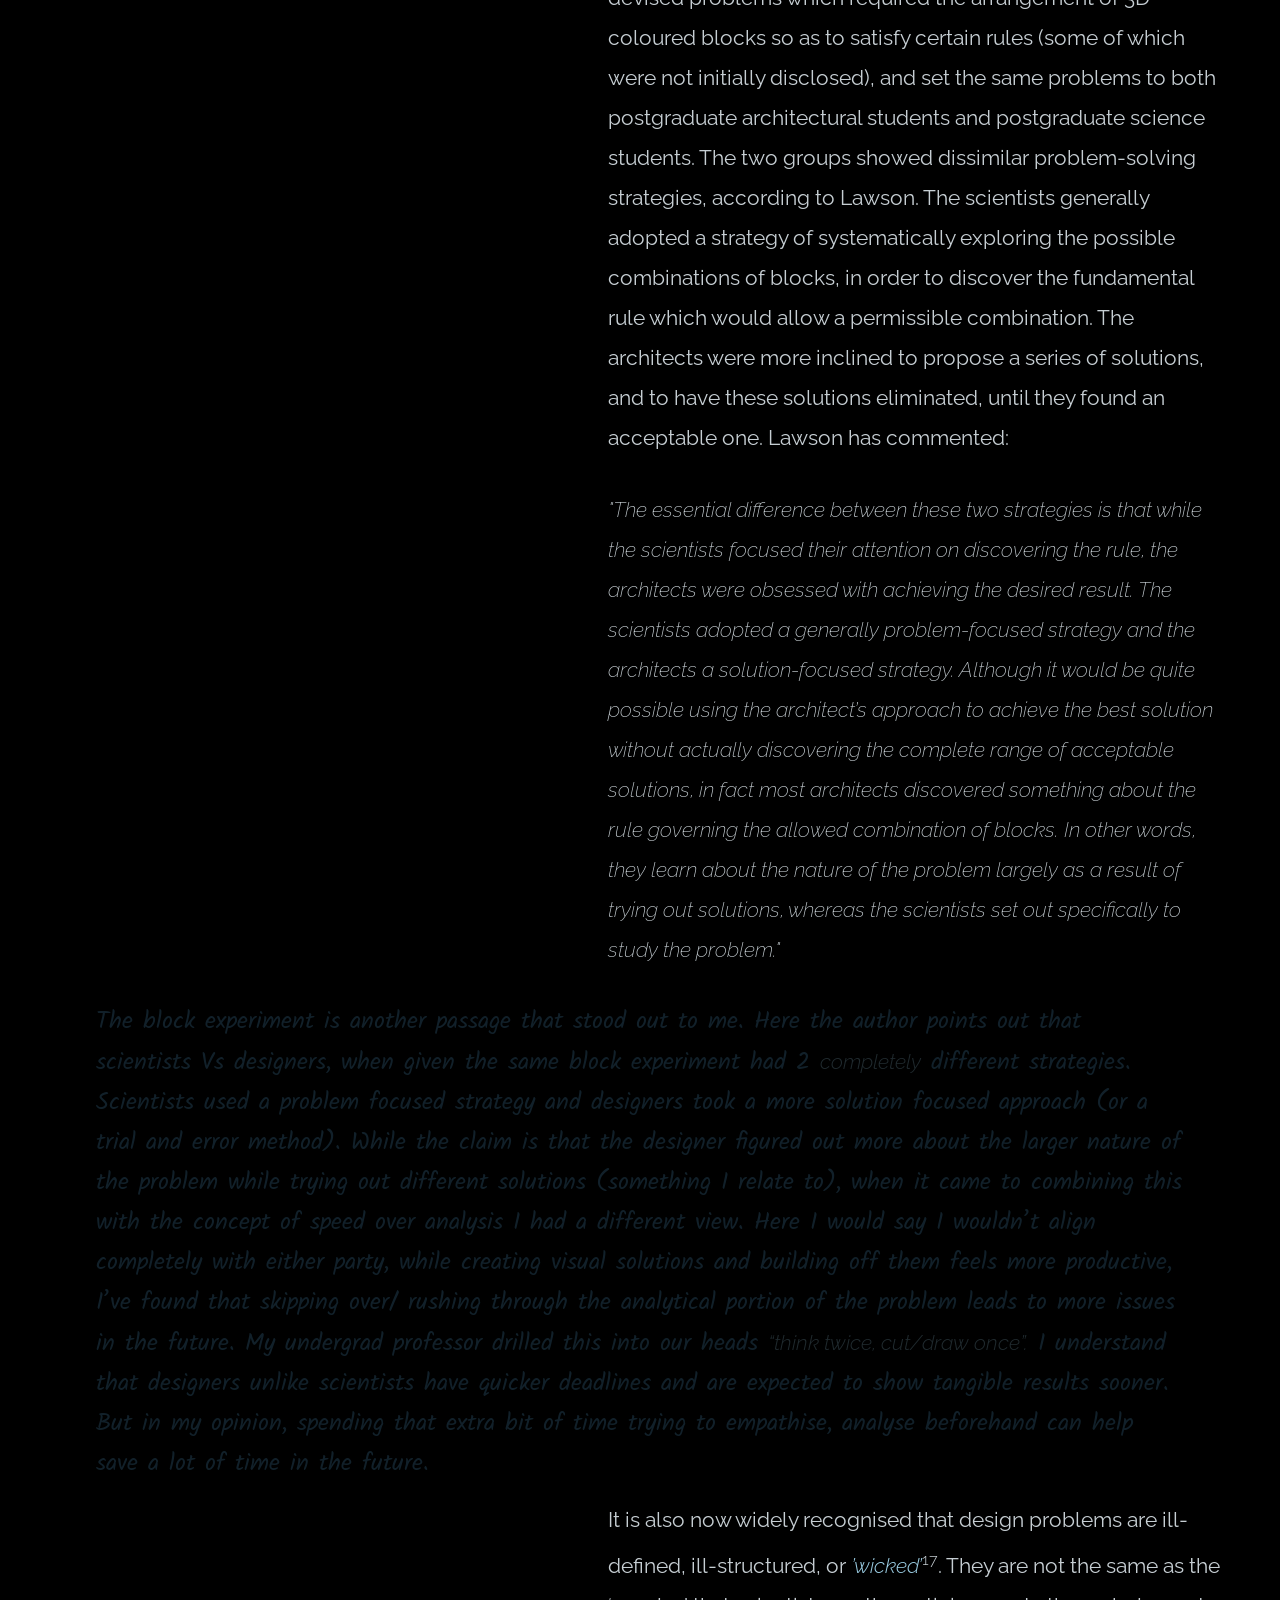
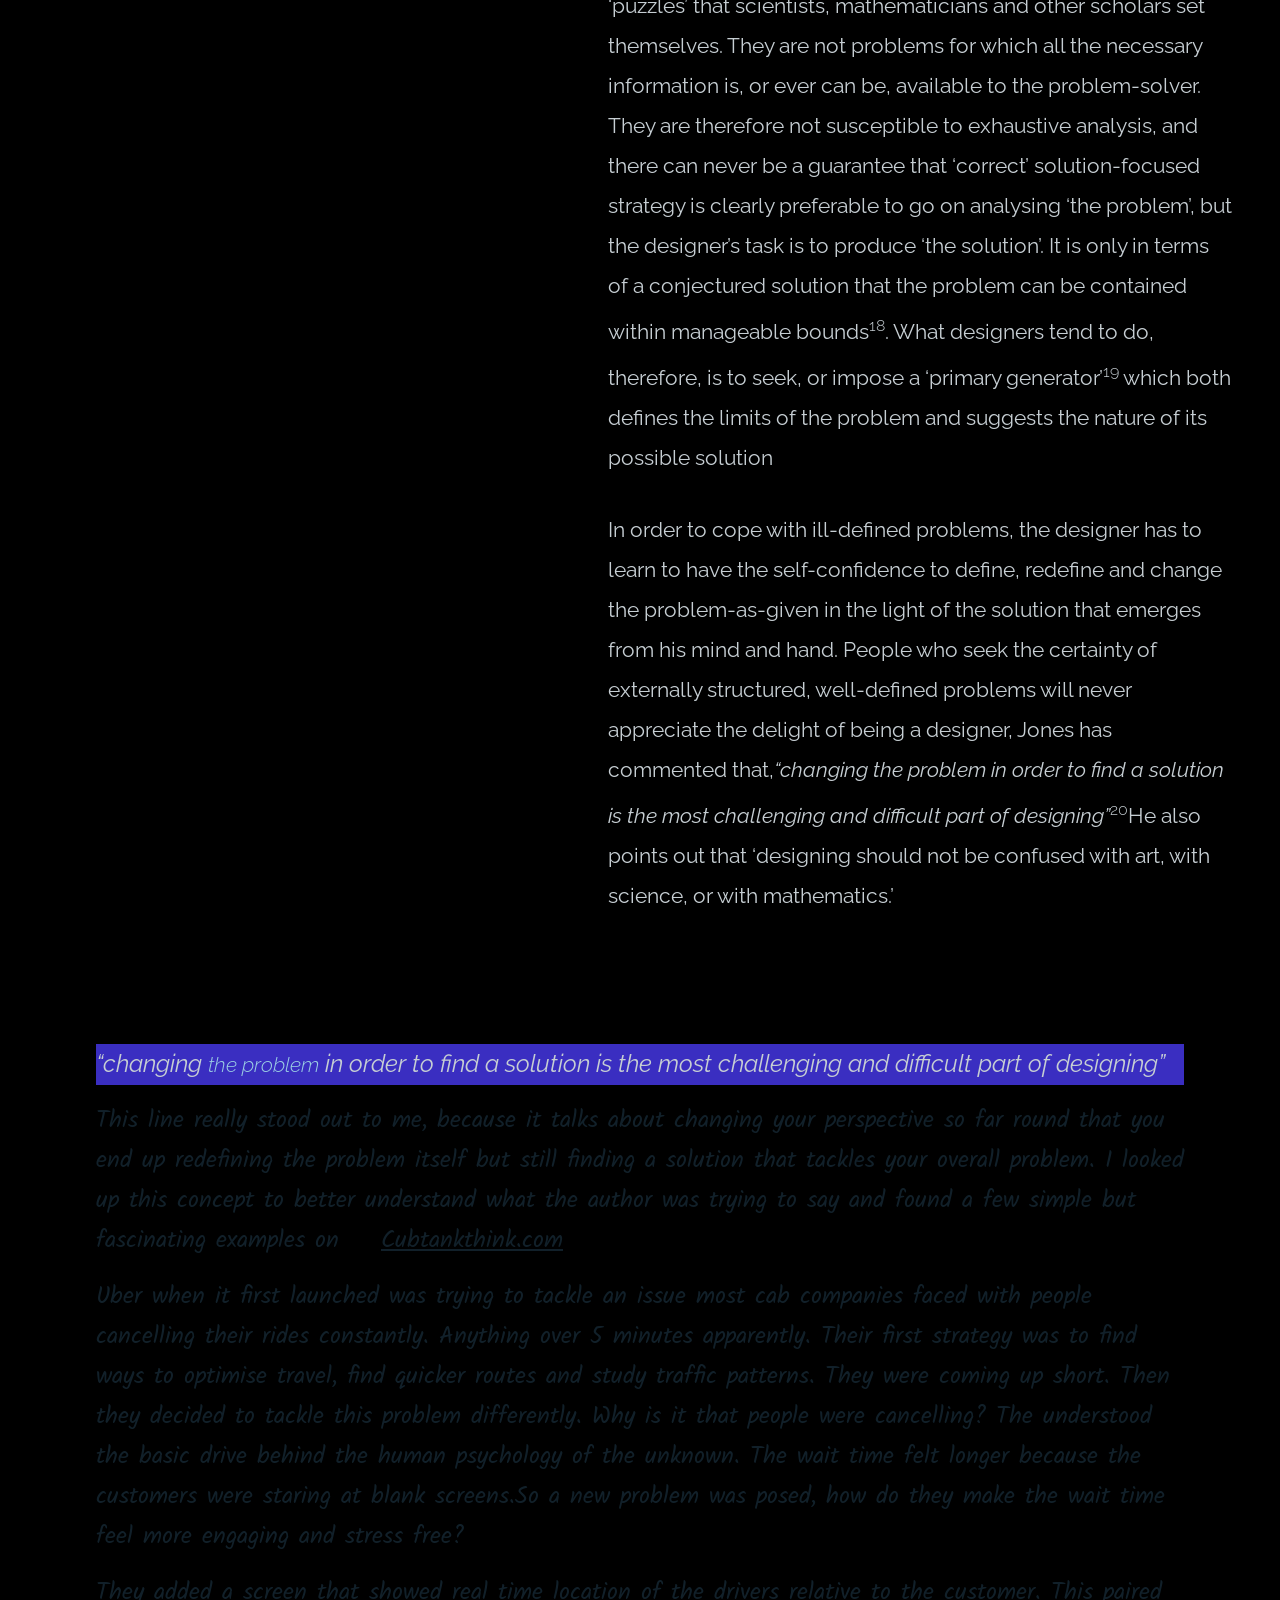
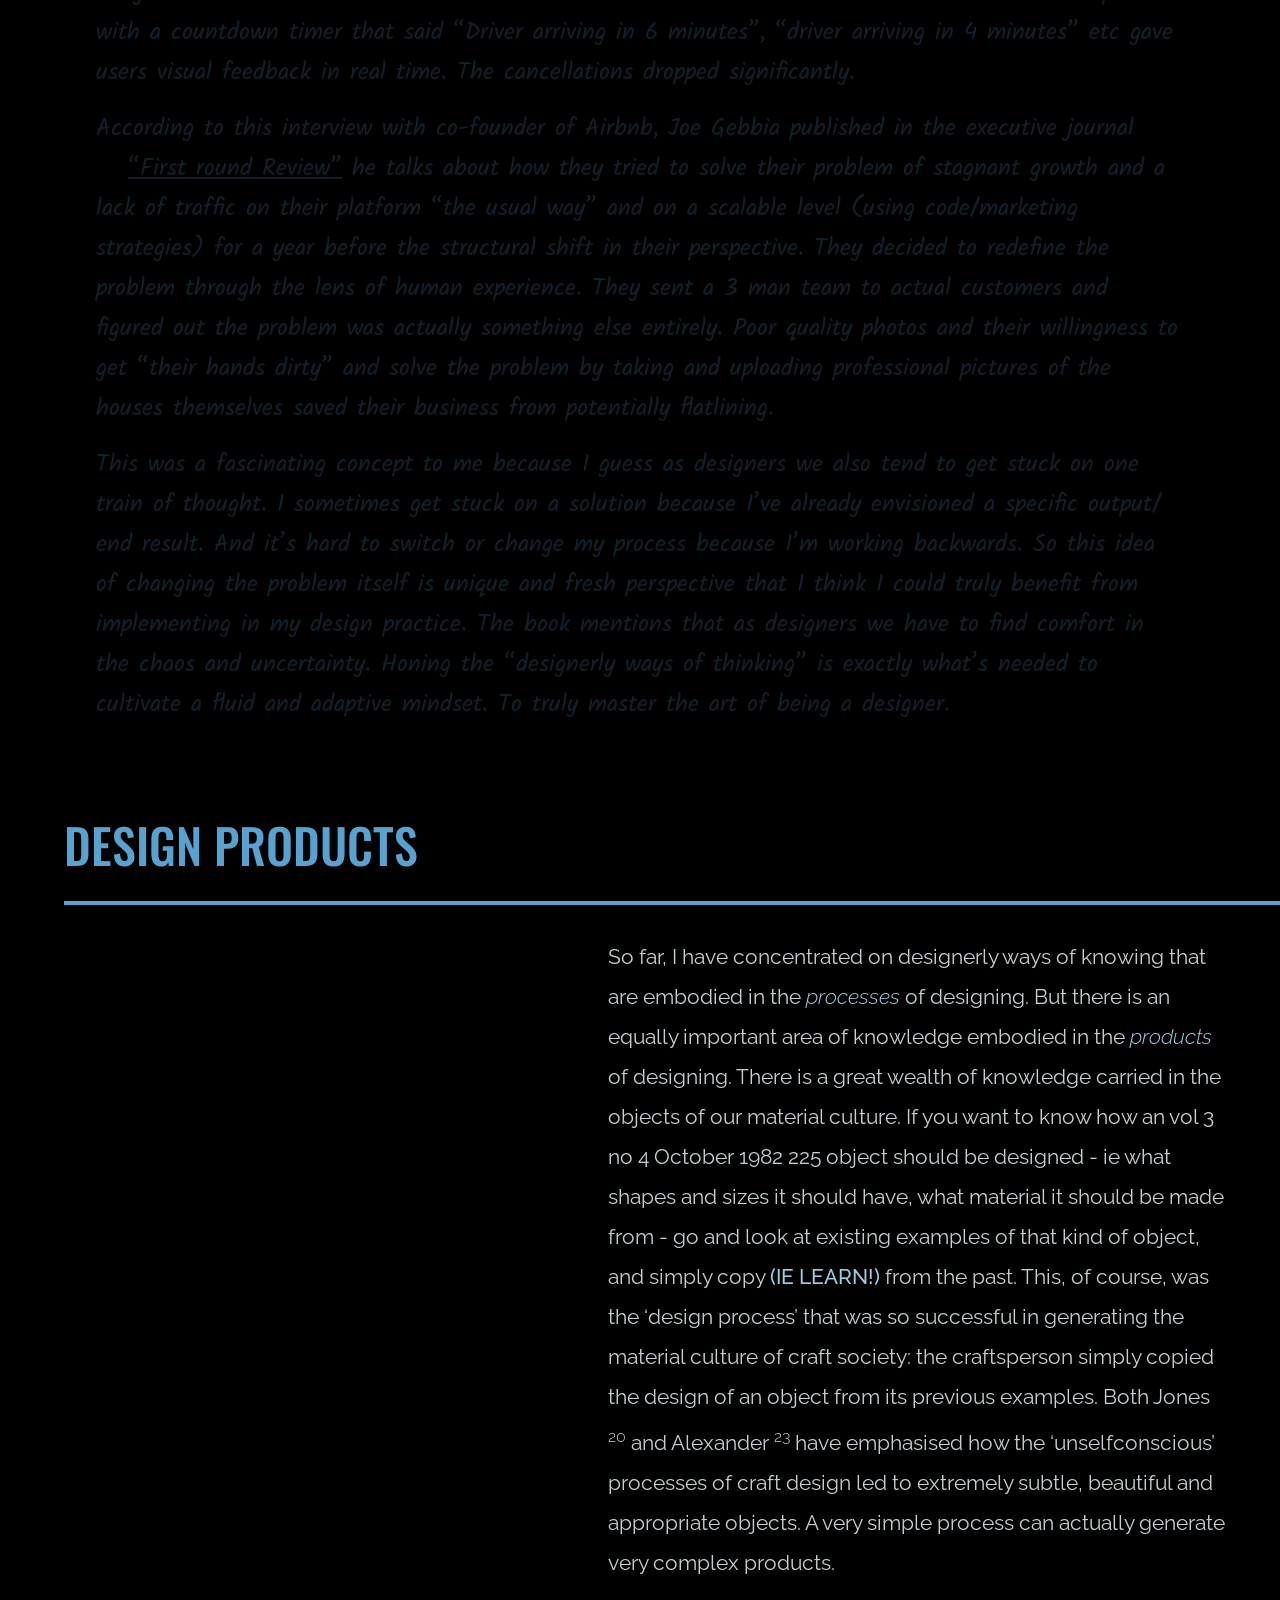
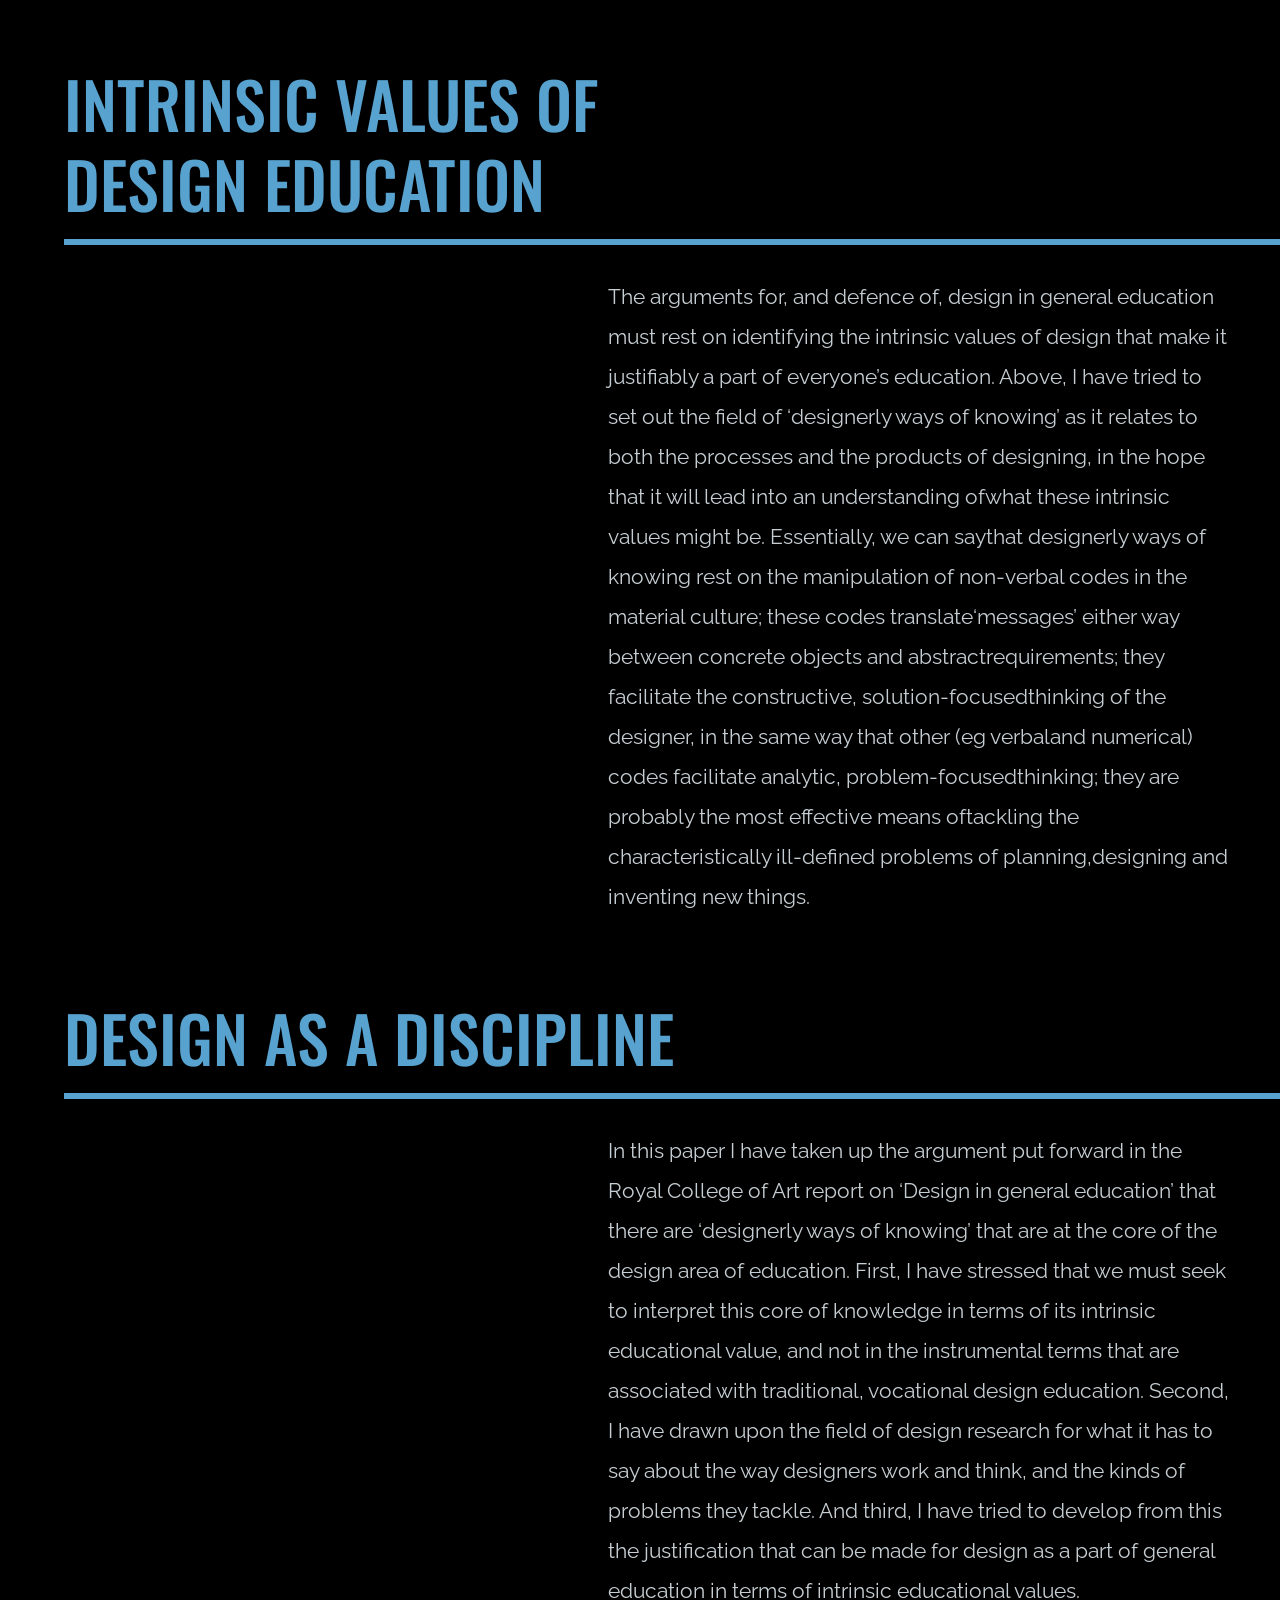
==== commit be6d2ce6: "Cite and Margin correction" ====
--- a/index.html
+++ b/index.html
@@ -29,7 +29,7 @@
 						<time datetime="1982">1982</time>
 					</p>
 					<p>
-						<cite>Design Discipline, Open University, Milton Keynes, Bucks, UK</cite>
+						<cite class="title">Design Discipline, Open University, Milton Keynes, Bucks, UK</cite>
 					</p>
 					<p>
 						<a href="https://readings.design/PDF/cross_1982_designerlywaysofknowing.pdf" class="article">Article link</a>
@@ -201,7 +201,6 @@
 
 
 				<aside class="response">
-
 
 					<q>changing <em>the problem</em> in order to find a solution is the most challenging and difficult part of designing</q>
 					<p>This line really stood out to me, because it talks about changing your perspective so far round that you end up redefining the problem itself but still finding a solution that tackles your overall problem. I looked up this concept to better understand what the author was trying to say and found a few simple but fascinating examples on <a href="https://www.cubthinktank.com/posts/article-ubermap">Cubtankthink.com</a> </p>
@@ -348,6 +347,8 @@
 
 					</ol>
 
+					<a href="#">Back to top</a>
+
 				</footer>
 
 		</article>
--- a/style.css
+++ b/style.css
@@ -1,37 +1,40 @@
 :root {
 
---backgroundcolour:rgb(0, 0, 0);
+/* colours */
+--background:rgb(0, 0, 0);
 --primarycolour:rgb(88, 162, 208);
 --secondarycolour:rgb(155, 205, 227);
 --textcolour:rgb(198, 206, 211);
 --accentcolour: rgb(58, 46, 193);
-
+/* type */
 --heading-typeface:'oswald';
 --text-typeface:'raleway';
 --response-typeface:'kalam';
-
 --base-text-size: 1rem;
 --base-text-weight:100;
---text-height: calc(2.5*var(--base-text-size));
-
+--base-text-height: calc(2.5*var(--base-text-size));
+/* Spacing */
 --base-spacing:1rem;
---page-start: calc(1.5*var(--base-spacing));
+--page-start: calc(2*var(--base-spacing));
 --paragraph-spacing:var(--base-spacing);
 --section-spacing: calc(2*var(--base-spacing));
 --content-indent: calc(2*var(--base-spacing));
 --content-end: calc(3*var(--base-spacing));
-/* --heading-content-end: calc(40*var(--base-spacing)); */
---heading-end: calc(40*var(--base-spacing));
---heading-line: calc(90*var(--base-spacing));
+/* heading */
+--heading-width: calc(40*var(--base-spacing));
+--heading-line-length: calc(90*var(--base-spacing));
+/* inset */
+--inset: calc(3*var(--base-padding));
 
 }
 
 body {
 
-	background-color: var(--backgroundcolour);
-	font-family: var(--text-typeface);
-	margin-inline-start: var(--content-indent);
-	line-height:var(--text-height);
+	background-color: var(--background);
+	font-family: var(--text-typeface);
+	margin-inline-start: var(--content-indent);
+	margin-inline-end: var(--content-end);
+	line-height:var(--base-text-height);
 
 }
 
@@ -39,11 +42,11 @@
 
 	color:var(--primarycolour);
 	font-family:var(--heading-typeface);
-	font-size: calc(6*var(--base-text-size));
+	font-size: calc(7*var(--base-text-size));
 	font-weight: calc(8*var(--base-text-weight));
-	line-height: calc(3*var(--text-height));
-	margin-inline-start: var(--content-indent);
-	max-inline-size: var(--heading-end);
+	line-height: calc(3*var(--base-text-height));
+	margin-inline-start: var(--content-indent);
+	max-inline-size: var(--heading-width);
 	margin-block-start:var(--page-start);
 	margin-block-end: calc(2*var(--base-spacing));
 	text-transform: uppercase;
@@ -55,11 +58,64 @@
 
 	content: "";
 	display: block;
-	width: calc(var(--heading-line) - var(--content-end));
+	width: calc(var(--heading-line-length) - var(--content-end));
 	/* max-width: var(--content-end); */
 	border-top: 0.5rem solid var(--primarycolour);
-	margin-inline-end: var(--heading-end);
+	margin-inline-end: var(--heading-width);
 	margin-block-start: var(--page-start);
+	/* vertical-align: middle; */
+
+}
+
+h2, h3 {
+
+	color:var(--primarycolour);
+	font-family: var(--heading-typeface);
+	font-weight: calc(5*var(--base-text-weight));
+	line-height: calc(2*var(--base-text-height));
+	margin-inline-start: calc(2* var(--base-spacing));
+	max-inline-size: var(--heading-width);
+	margin-block-start: calc(5* var(--base-spacing));
+	text-transform: uppercase;
+	/* margin-block-end: calc(4* var(--base-spacing)); */
+	/* text-align: center; */
+
+}
+
+h2 {
+
+	font-size: calc(4*var(--base-text-size));
+	margin-block-end: calc(2* var(--base-spacing));
+
+}
+
+h3 {
+
+	font-size: calc(3*var(--base-text-size));
+	margin-block-end: calc(2* var(--base-spacing));
+
+}
+
+h2::after {
+
+	content: "";
+	display: block;
+	width: calc(var(--heading-line-length) - var(--content-end));
+	/* max-width: var(--content-end); */
+	border-top: 0.4rem solid var(--primarycolour);
+	margin-block-start: var(--base-spacing);
+	/* vertical-align: middle; */
+
+}
+
+h3::after {
+
+	content: "";
+	display: block;
+	width: calc(var(--heading-line-length) - var(--content-end));
+	/* max-width: var(--content-end); */
+	border-top: 0.3rem solid var(--primarycolour);
+	margin-block-start: var(--base-spacing);
 	/* vertical-align: middle; */
 
 }
@@ -72,9 +128,10 @@
 	font-weight: calc(4*var(--base-text-weight));
 	color: var(--textcolour);
 	margin-inline-start: calc(18*var(--content-indent));
-	margin-inline-end:var(--content-end);
+	/* margin-inline-end:var(--content-end); */
 	margin-block-start: var(--paragraph-spacing);
 	margin-block-end: calc(2*var(--paragraph-spacing));
+	/* text-wrap: balance; */
 
 }
 
@@ -84,8 +141,11 @@
 	font-size: calc(1.5*var(--base-text-size));
 	color: var(--primarycolour);
 	margin-inline-start: calc(2* var(--content-indent));
+	margin-inline-end: var(--content-end);
+	margin-block-start: var(--paragraph-spacing);
 	/* line-height: calc(1.5*var(--line-height)); */
 	opacity: 20%;
+	/* text-wrap: balance; */
 
 }
 
@@ -99,9 +159,10 @@
 a {
 
 	color: var(--primarycolour);
+	margin-inline-start: var(--content-indent);
+	margin-block-end: var(--section-spacing);
+	margin-block-start:  var(--base-spacing);
 	text-decoration: underline;
-	margin-inline-start: var(--content-indent);
-	margin-block-end: var(--base-spacing);
 
 }
 
@@ -110,7 +171,6 @@
 	 color: var(--accentcolour);
 
 }
-
 
 a.author {
 
@@ -139,10 +199,9 @@
 
 a.article {
 
-	margin-block-start: var(--base-spacing);
-
-}
-
+	margin-inline-start: var(--content-indent);
+
+}
 
 blockquote p {
 
@@ -152,7 +211,6 @@
 	font-style: italic;
 
 }
-
 
 .prologue p{
 
@@ -160,139 +218,144 @@
 	font-weight: calc(3*var(--base-text-weight));
 	color:grey;
 	font-size: calc(1.2*var(--base-text-size));
-	line-height: var(--text-height);
-
-}
-
+	line-height: calc(var(--base-text-height)/1.5);
+
+}
 
 ul {
 
 	font-family: var(--text-typeface);
-	font-size: calc(1.5*var(--base-text-size));
+	font-size: calc(1.3*var(--base-text-size));
 	margin-inline-start: calc(18*var(--content-indent));
+	margin-inline-end: var(--content-end);
 	color: var(--textcolour);
 	list-style-type: disc;
-	list-style-position: inside;
-
-}
-
-
-
-
-
-
-
-
-
-
-
-
-
-
-
-
-
-
-
-
-
-
-
-
-
-
-
-
-
-
-
-/* Option 2 */
-/* .response {
-
-	font-family: 'kalam';
-	color: rgb(141, 197, 228);
-	font-weight: 1.8rem;
-	margin-inline-start: 4rem;
-	margin-inline-end: 5rem;
+	/* text-wrap: balance; */
+	/* list-style-position: inside; */
+
+}
+
+ol {
+
+	list-style-type: none;
+
+}
+
+strong {
+
+	font-family: var(--text-typeface);
+	color: var(--secondarycolour);
+	font-weight:calc(5*var(--base-text-weight));
+	font-style: bold;
+	text-transform: uppercase;
+
+}
+
+.reference {
+
+	font-family: var(--text-typeface);
+	font-weight: calc(5*var(--base-text-weight));
+	font-size: calc(1.5*var(--base-text-size));
+	margin-inline-start:var(--content-indent);
+	font-style: bold;
+	/* color: rgb(169, 152, 202); */
+
+ }
+
+ em, cite {
+
+	font-family: var(--text-typeface);
+	font-weight: calc(3*var(--base-text-weight));
+	font-size: calc(1.3*var(--base-text-size));
+	color: var(--secondarycolour);
+	font-style: italic;
+
+}
+
+/* cite:not(.reference cite) {
+
+	margin-inline-start: var(--content-indent);
 
 } */
 
-.response {
-
-	font-family: 'kalam';
-	color: rgb(141, 197, 228);
-	font-weight: 1.5rem;
-	margin-inline-start: 1rem;
-	margin-inline-end: 5rem;
-
-}
-
-blockquote p {
+.title {
+
+	margin-inline-start: var(--content-indent);
+
+}
+
+
+sup {
+
+	font-weight: calc(3*var(--base-text-weight));
+	font-size: var(--base-text-size);
+	color: var(--textcolour);
+	vertical-align: super;
+
+}
+
+span {
+
+	color: var(--textcolour);
+	font-weight: calc(5*var(--base-text-weight));
+
+}
+
+q {
 
 	font-style: italic;
-	font-weight: 400;
-	font-size: 1.1rem;
-
-}
-
-.prologue {
-
-	font-family: 'montserrat';
-	font-weight: 300;
-	color: rgb(169, 169, 169);
-	font-size: 1rem;
-
-}
-
-
-ul {
-
-	list-style-type: disc;
-	font-family: 'montserrat';
-	margin-inline-start: 2rem;
-
-}
-
-
-ol {
-
-list-style-type: none;
-
-}
-
-
-/* Strong not showing up */
-strong {
-
-	font-style: bold;
-	color:rgb(14, 174, 153);
-
-}
-
-
-/* Check demo on how to appl style to everything but cite and sup */
-.reference {
-
-	color: rgb(181, 208, 216);
-	font-style: bold;
-	font-weight: 700;
-
- }
-
-
- em, cite {
-
-	font-style: italic;
-	font-weight: 400;
-	font-size: 1rem;
-
-}
-
-
-sup {
-
-	font-size: 0.8rem;
-	vertical-align: super;
-	font-weight: 400;
-
-}
+
+}
+
+.response q{
+
+	font-family: var(--text-typeface);
+	font-size: calc(1.5*var(--base-text-size));
+	font-weight: calc(4*var(--base-text-weight));
+	color: var(--textcolour);
+	/* margin-inline-start: calc(8* var(--base-spacing)); */
+	margin-inline-start: calc(2* var(--content-indent));
+	margin-inline-end: var(--content-end);
+	margin-block-start: calc(8* var(--base-spacing));
+	display: block;
+	background-color: var(--accentcolour);
+	padding-block-start: calc(4*var(--base-padding));
+	padding-block-end: calc(2*var(--base-padding));
+	padding-inline-start: calc(4*var(--base-padding));
+	inline-size: 100% var(--inset);
+	position: sticky;
+	top: 4rem;
+
+}
+
+
+
+
+
+
+
+
+
+
+
+
+
+
+
+
+
+
+
+
+
+
+
+
+
+
+
+
+
+
+
+
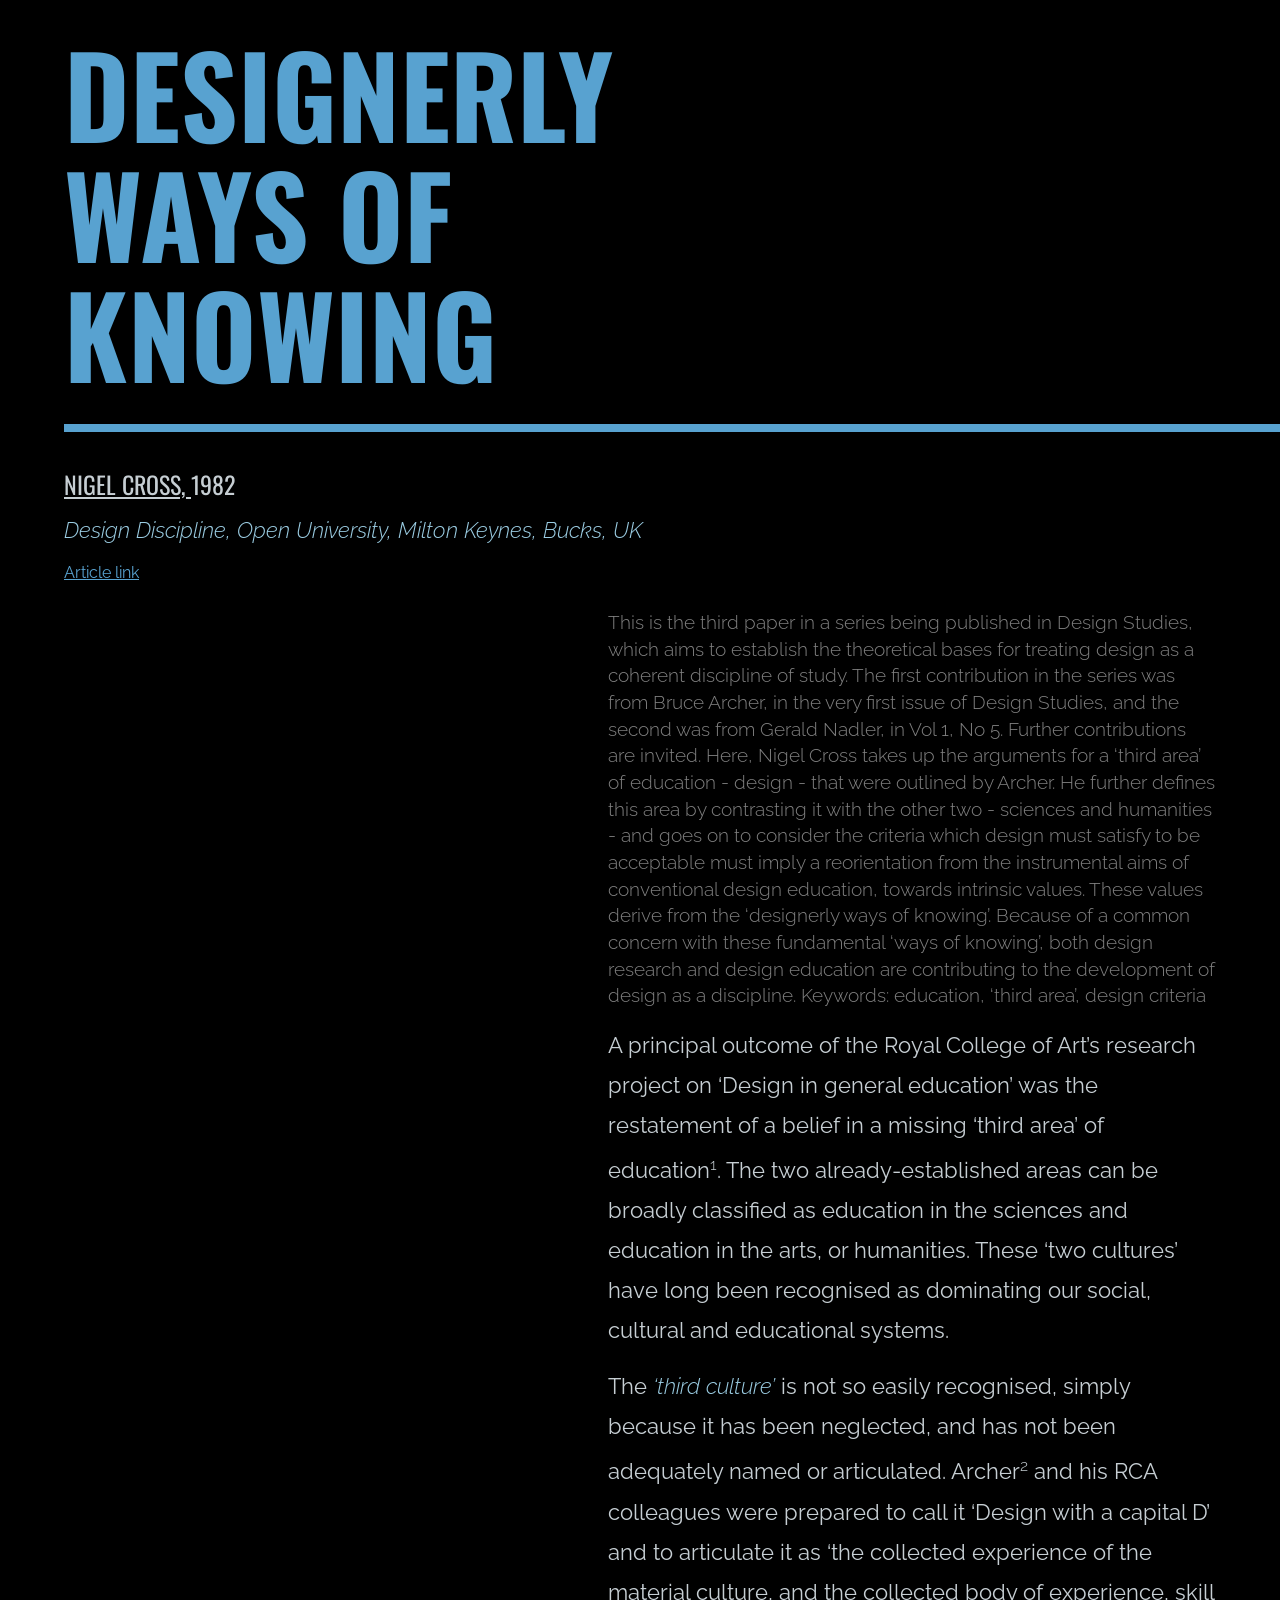
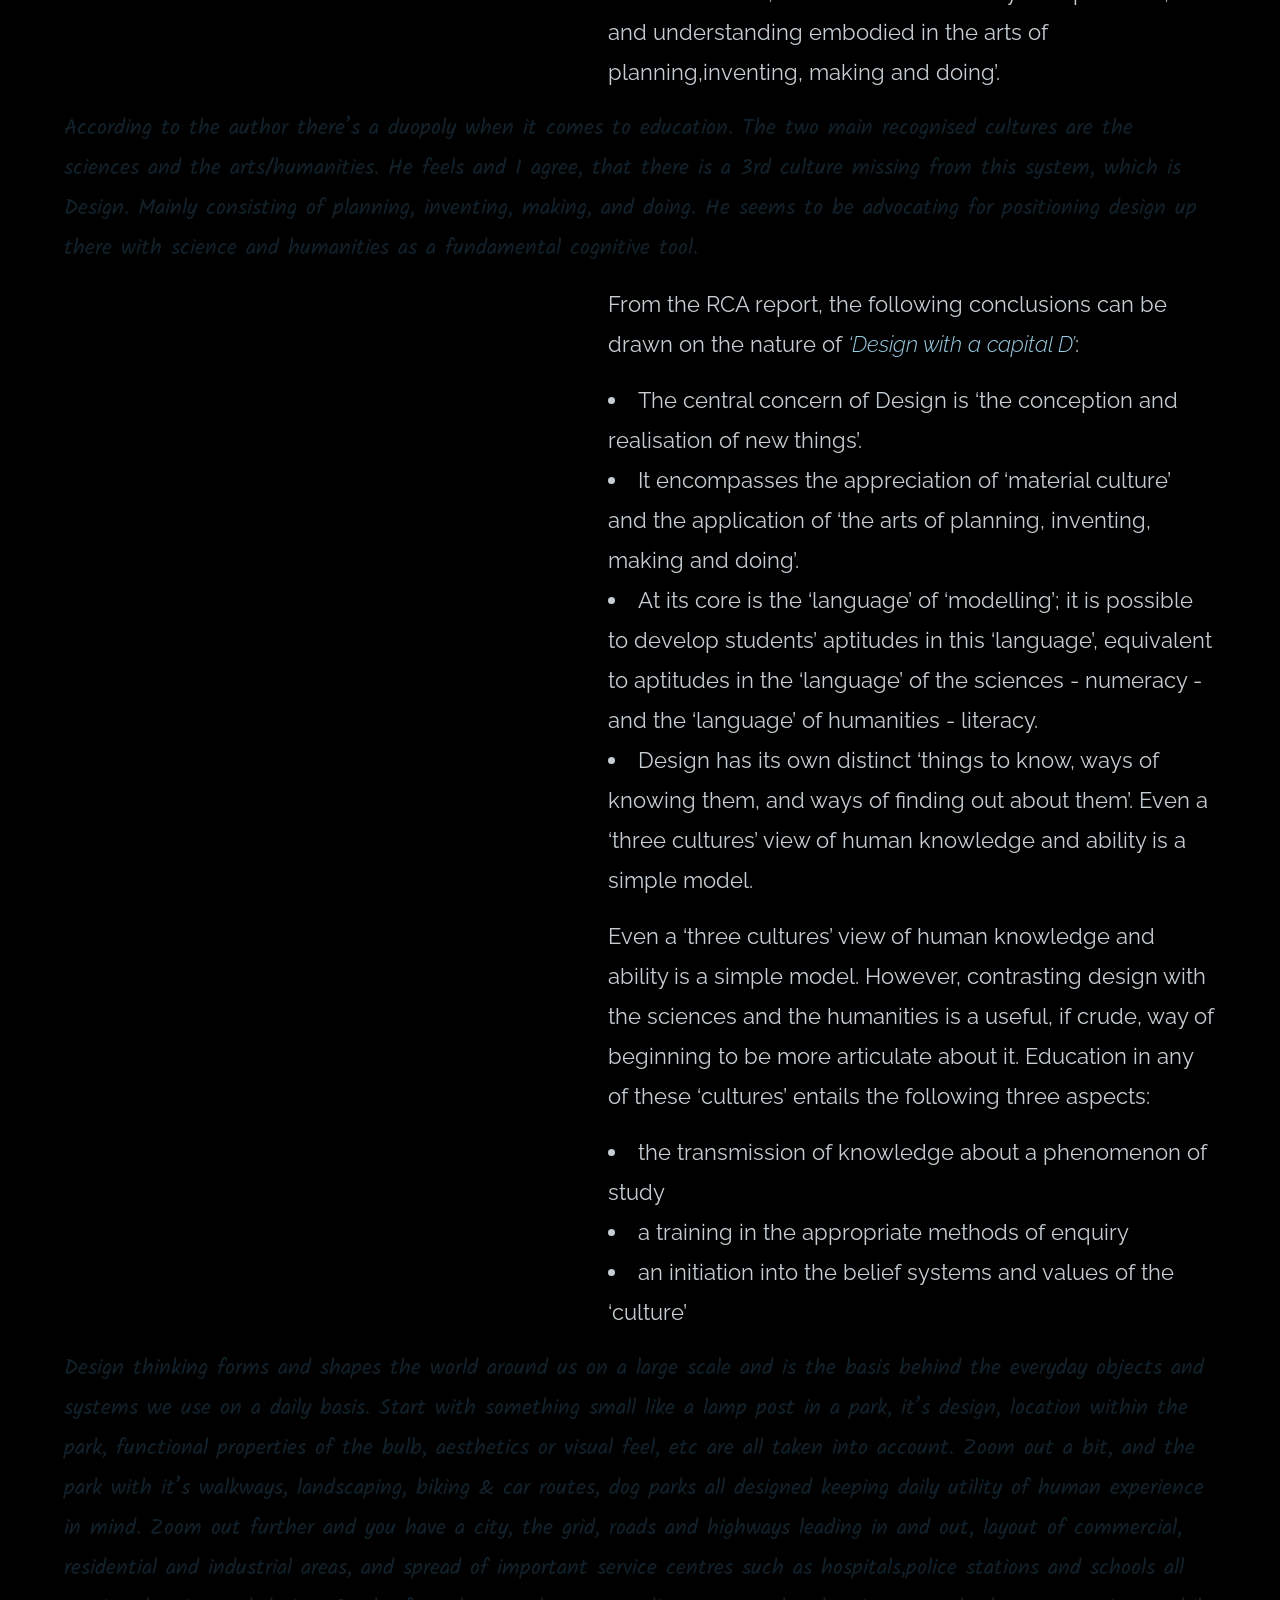
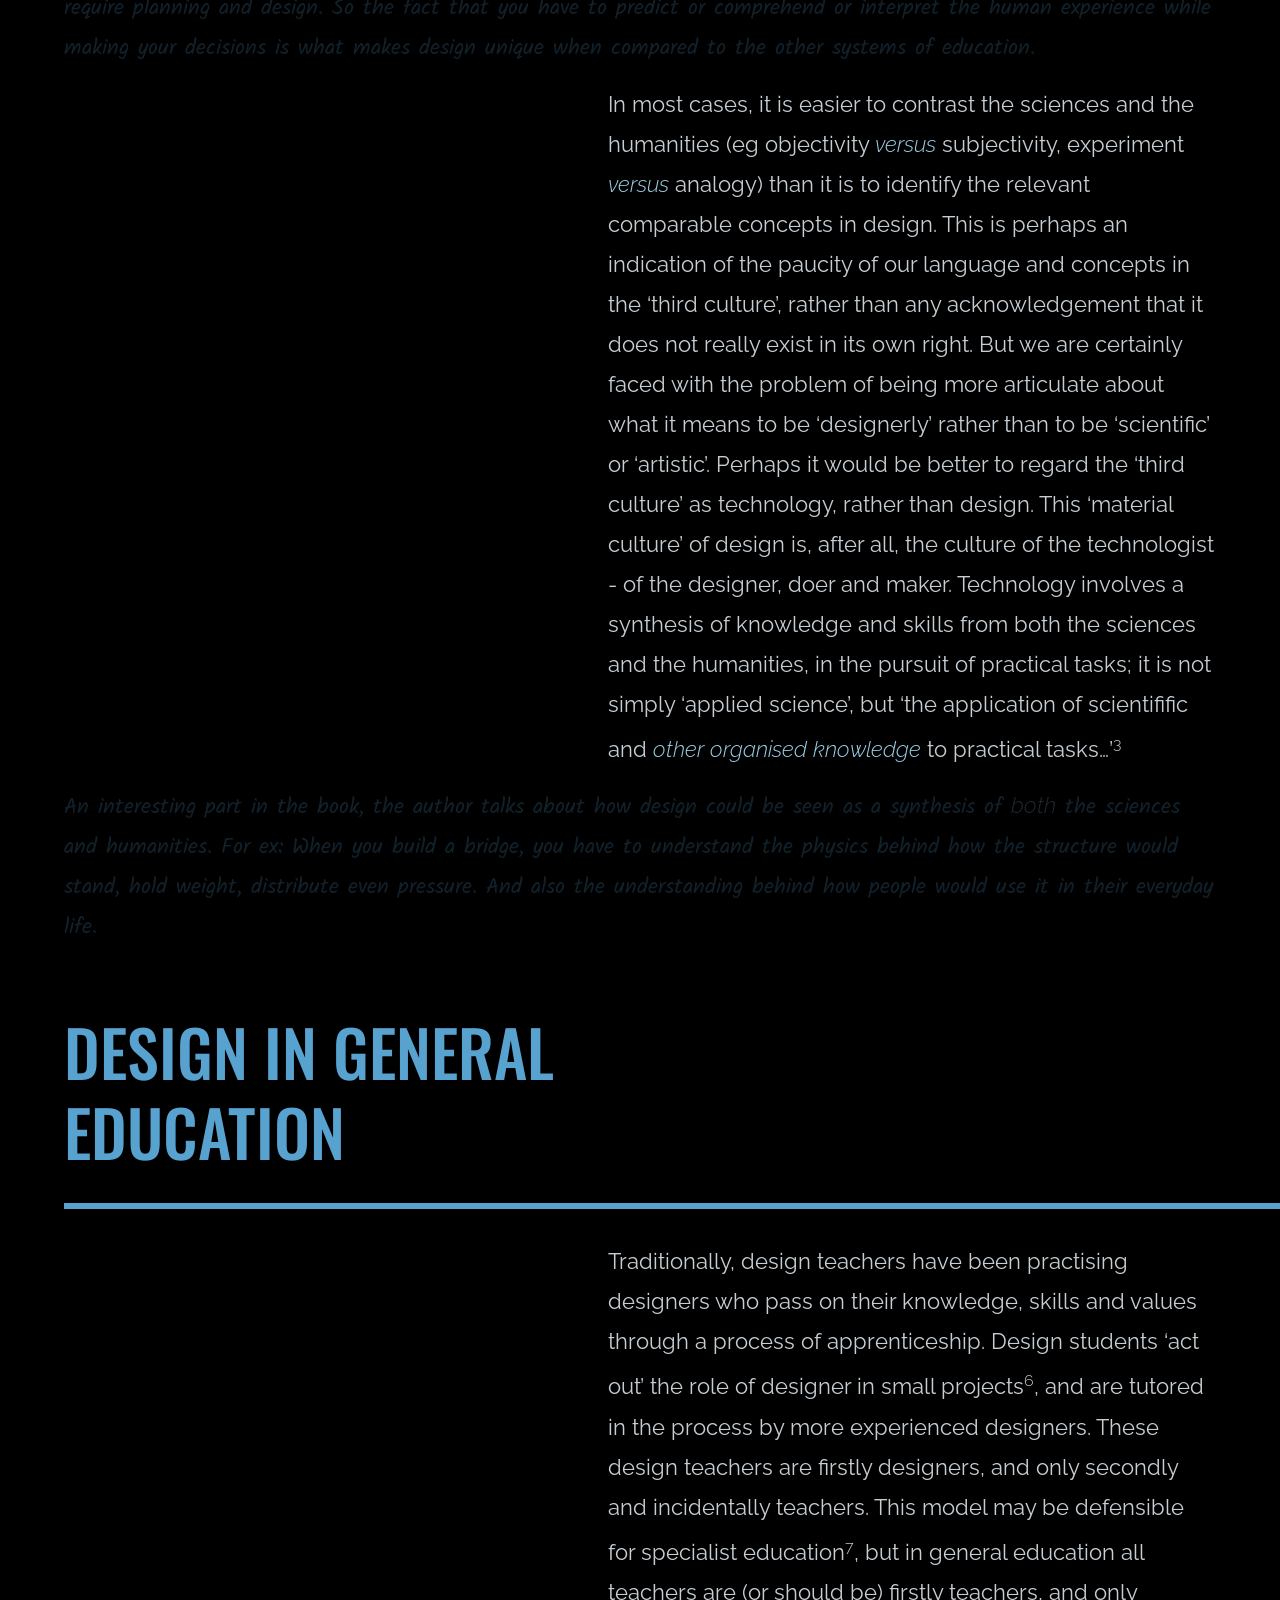
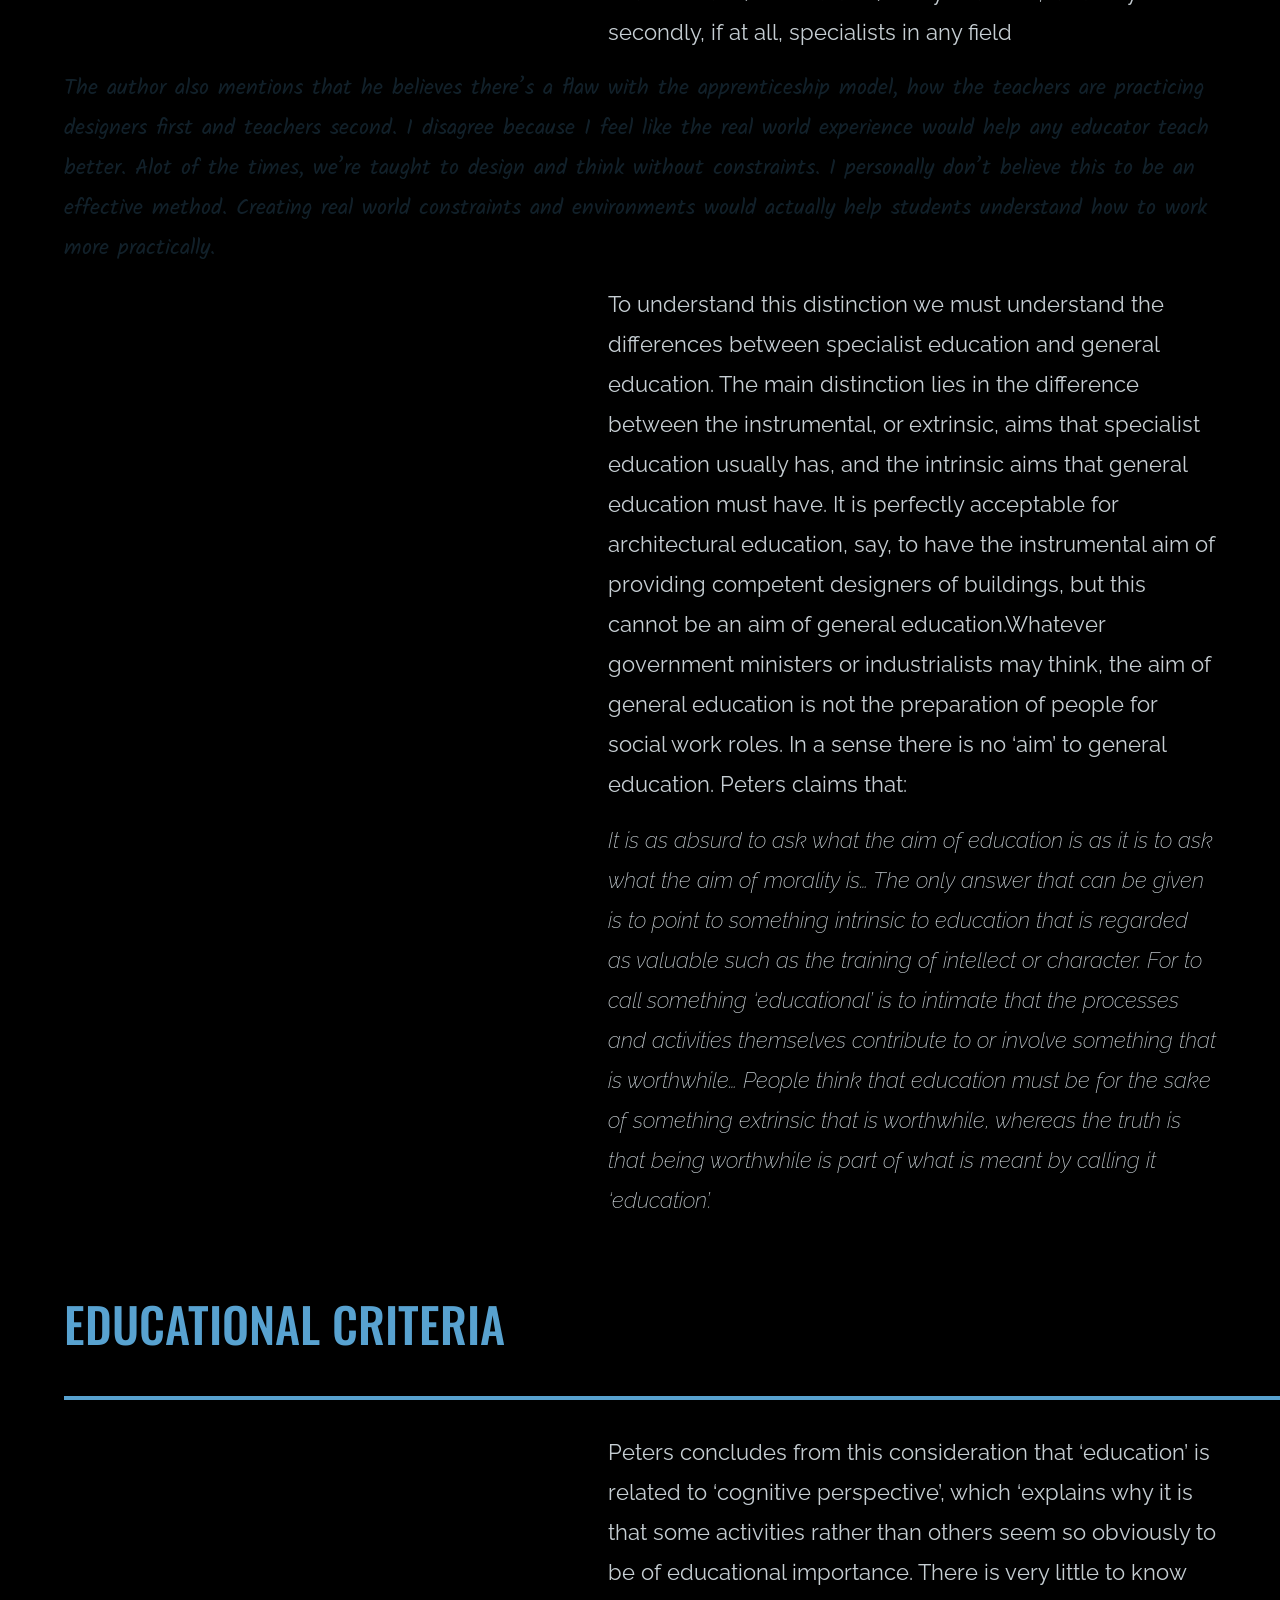
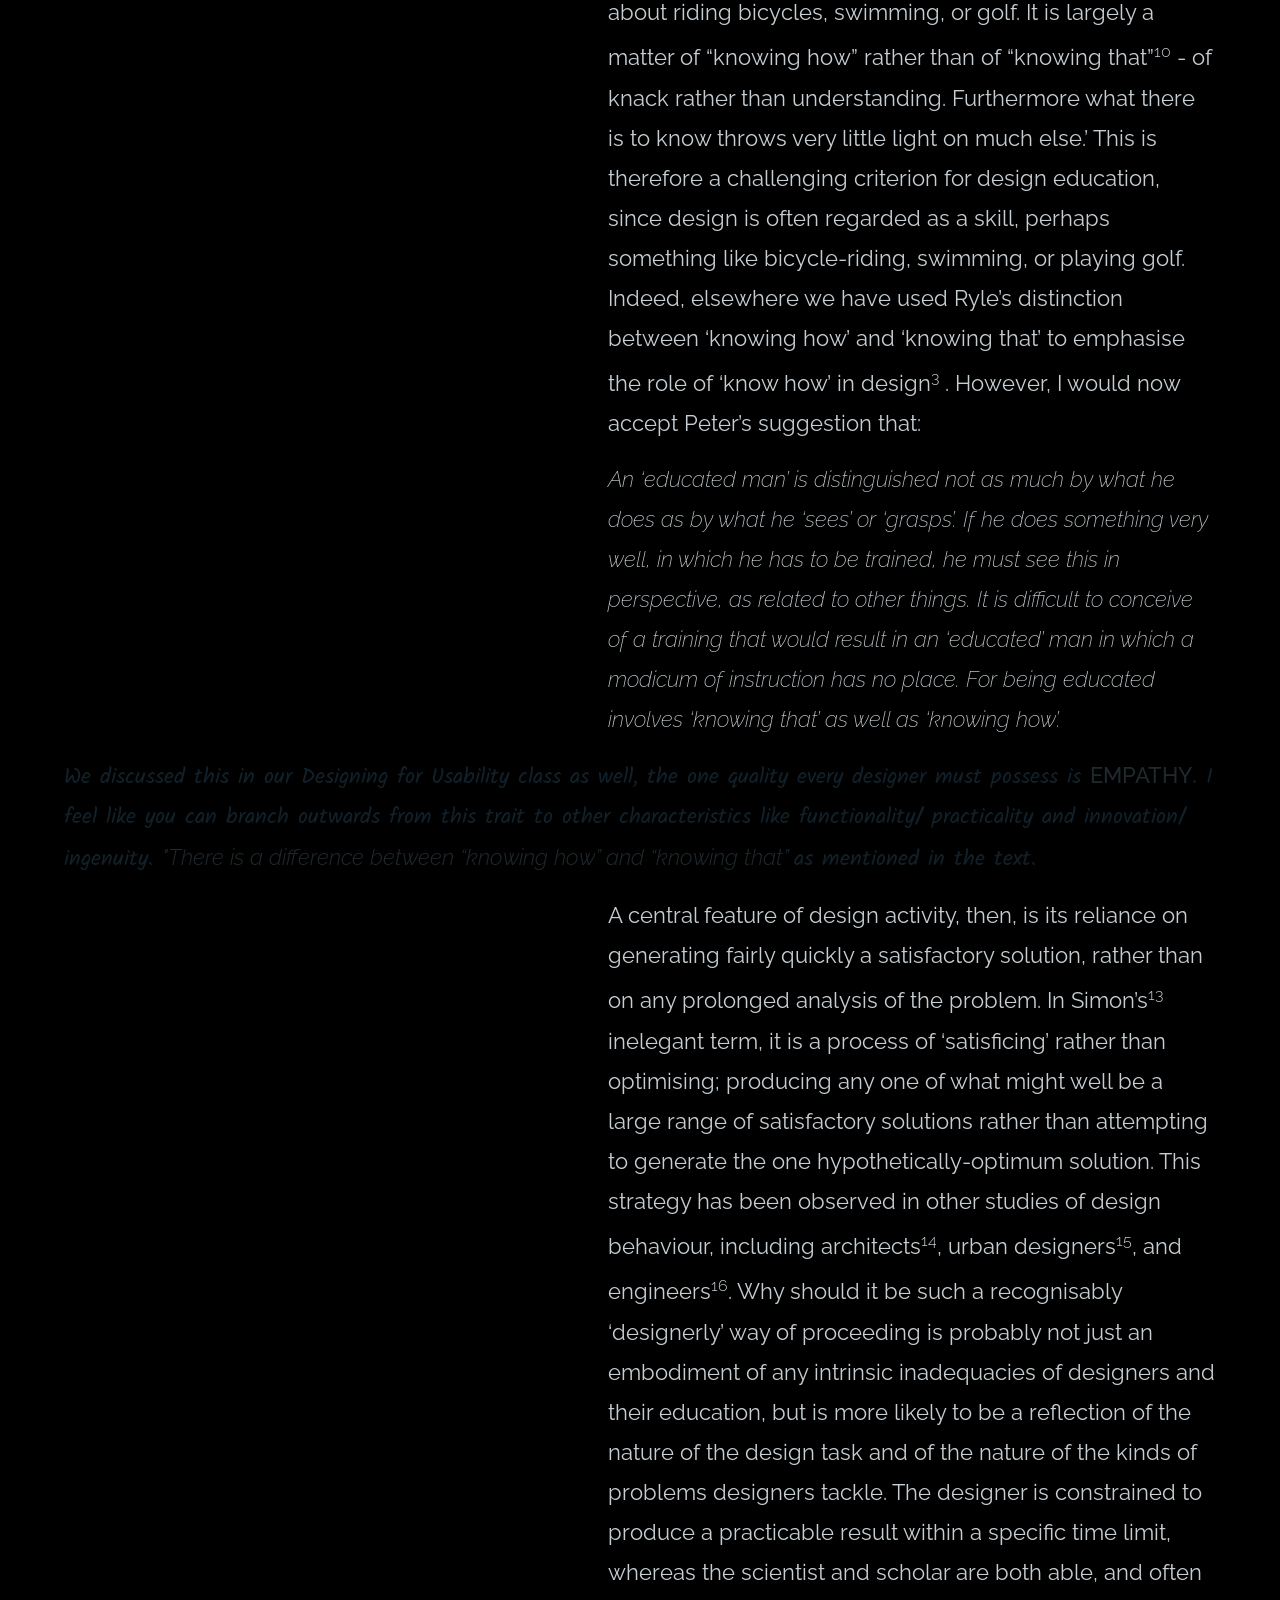
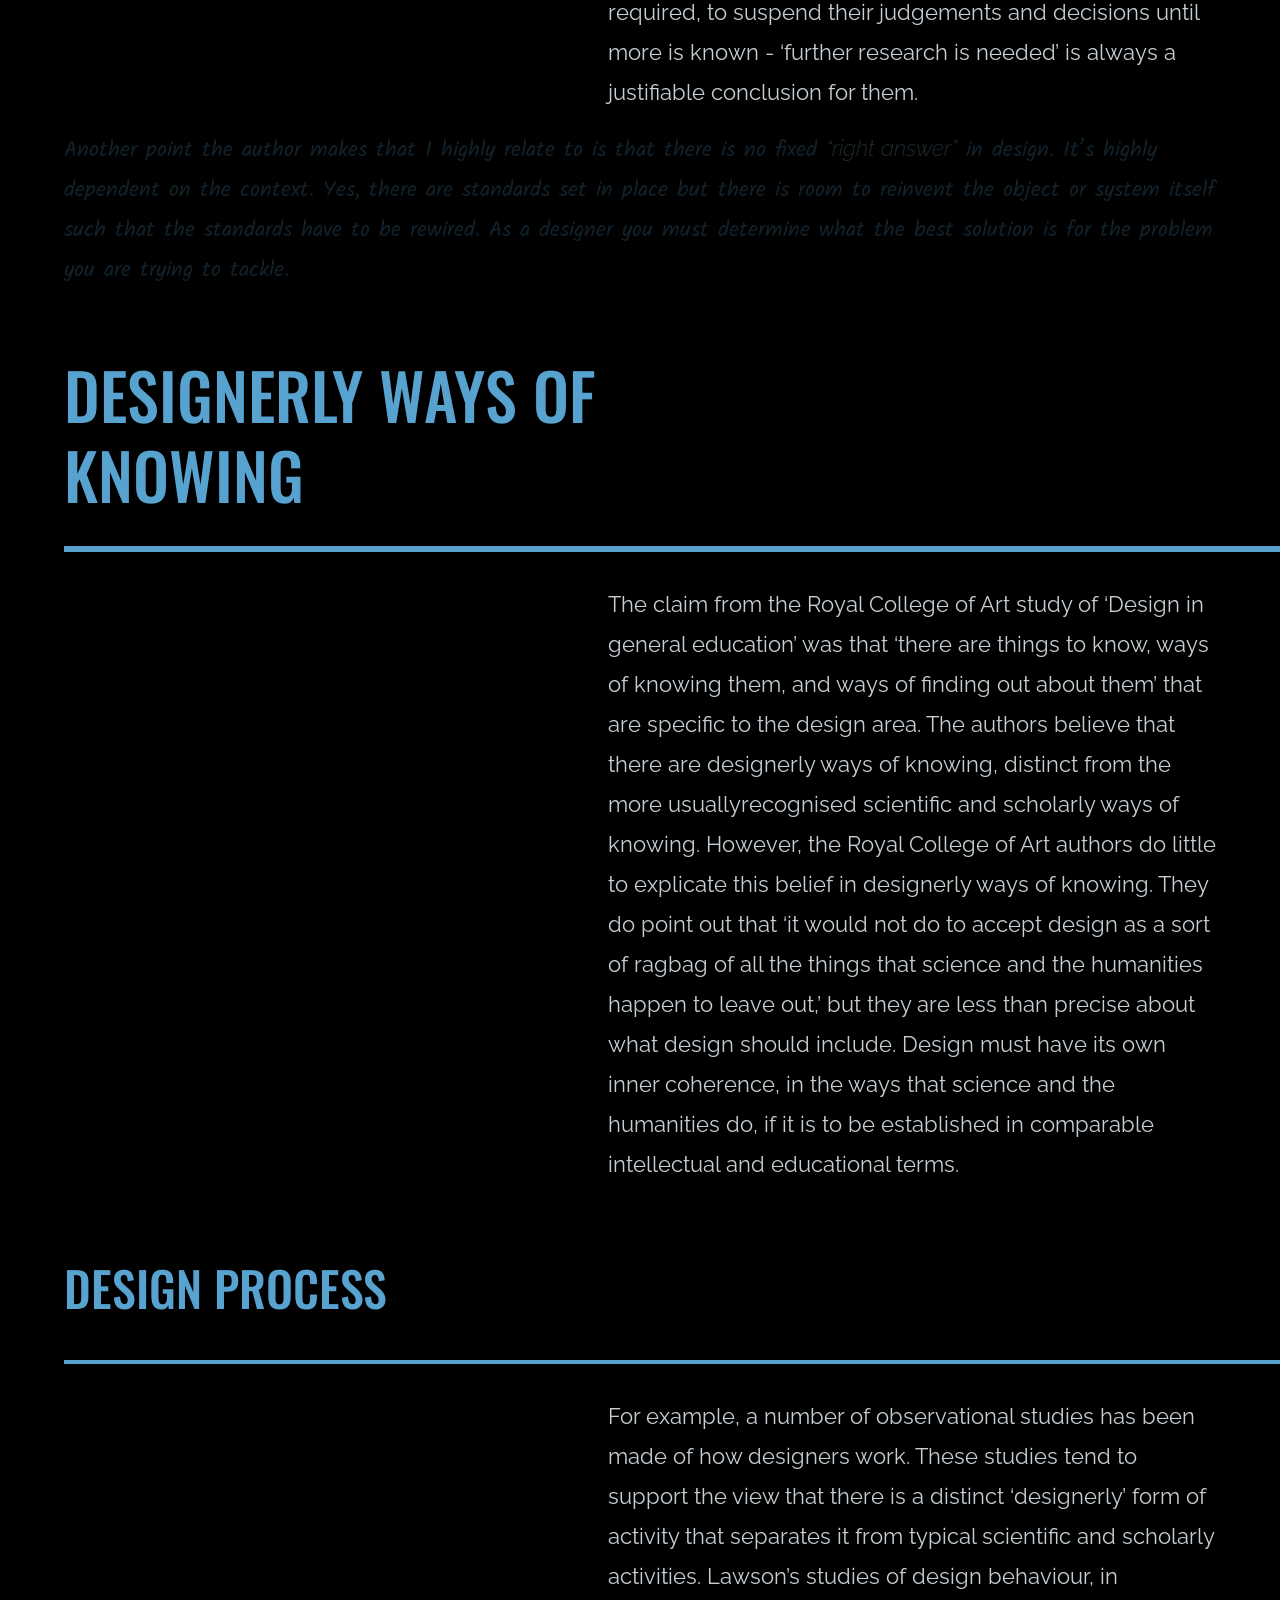
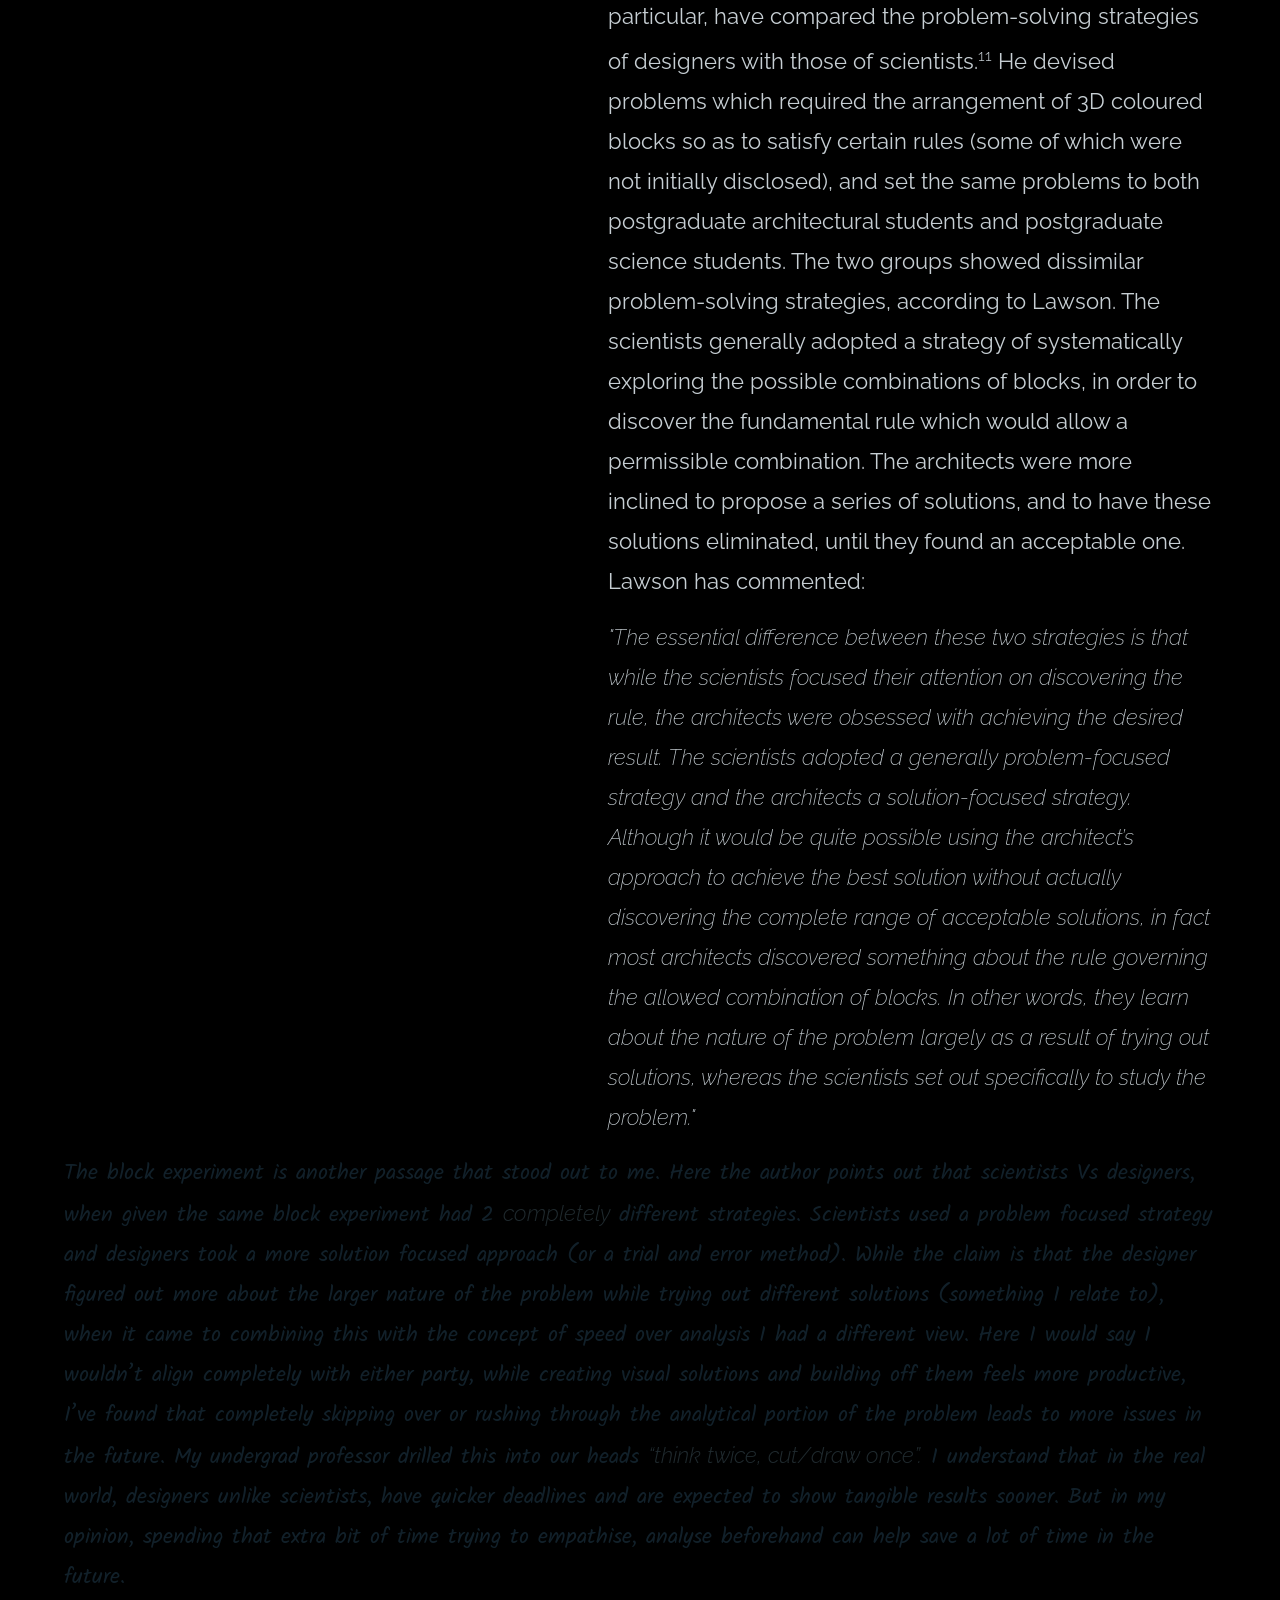
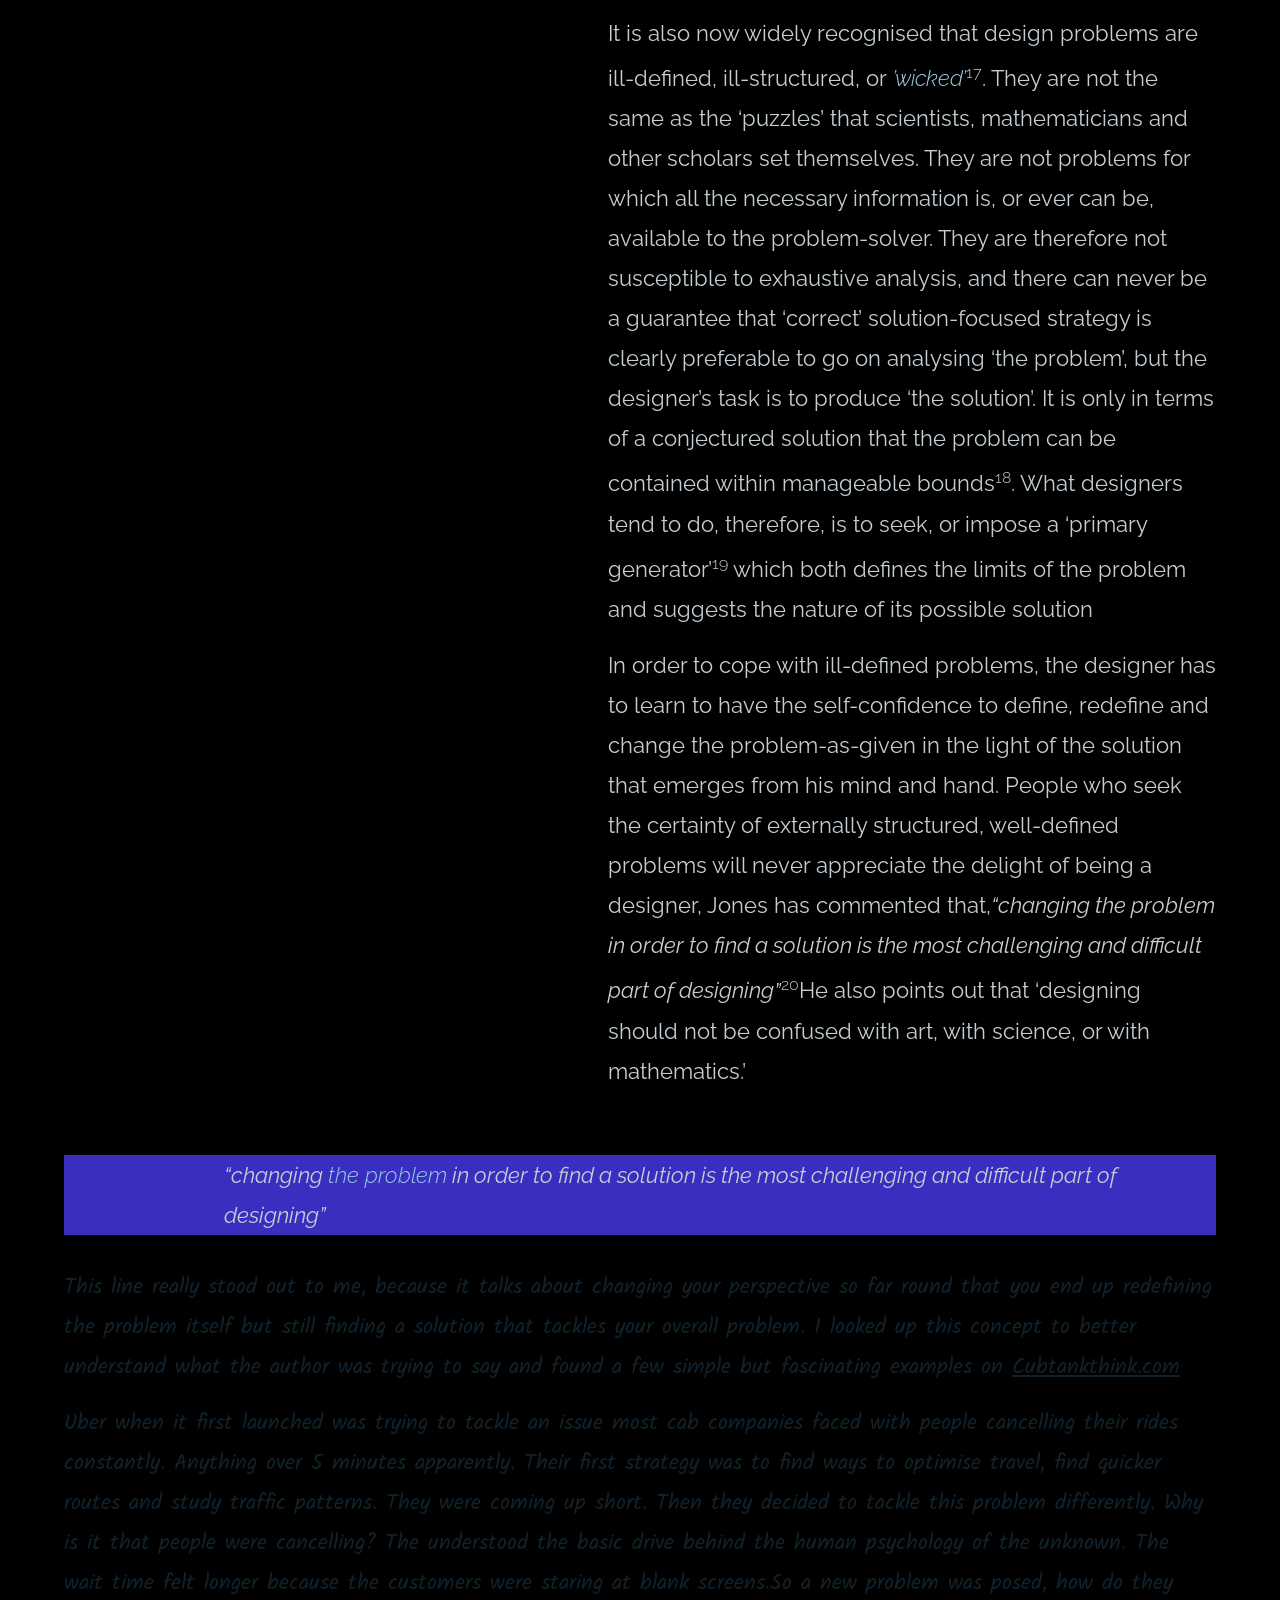
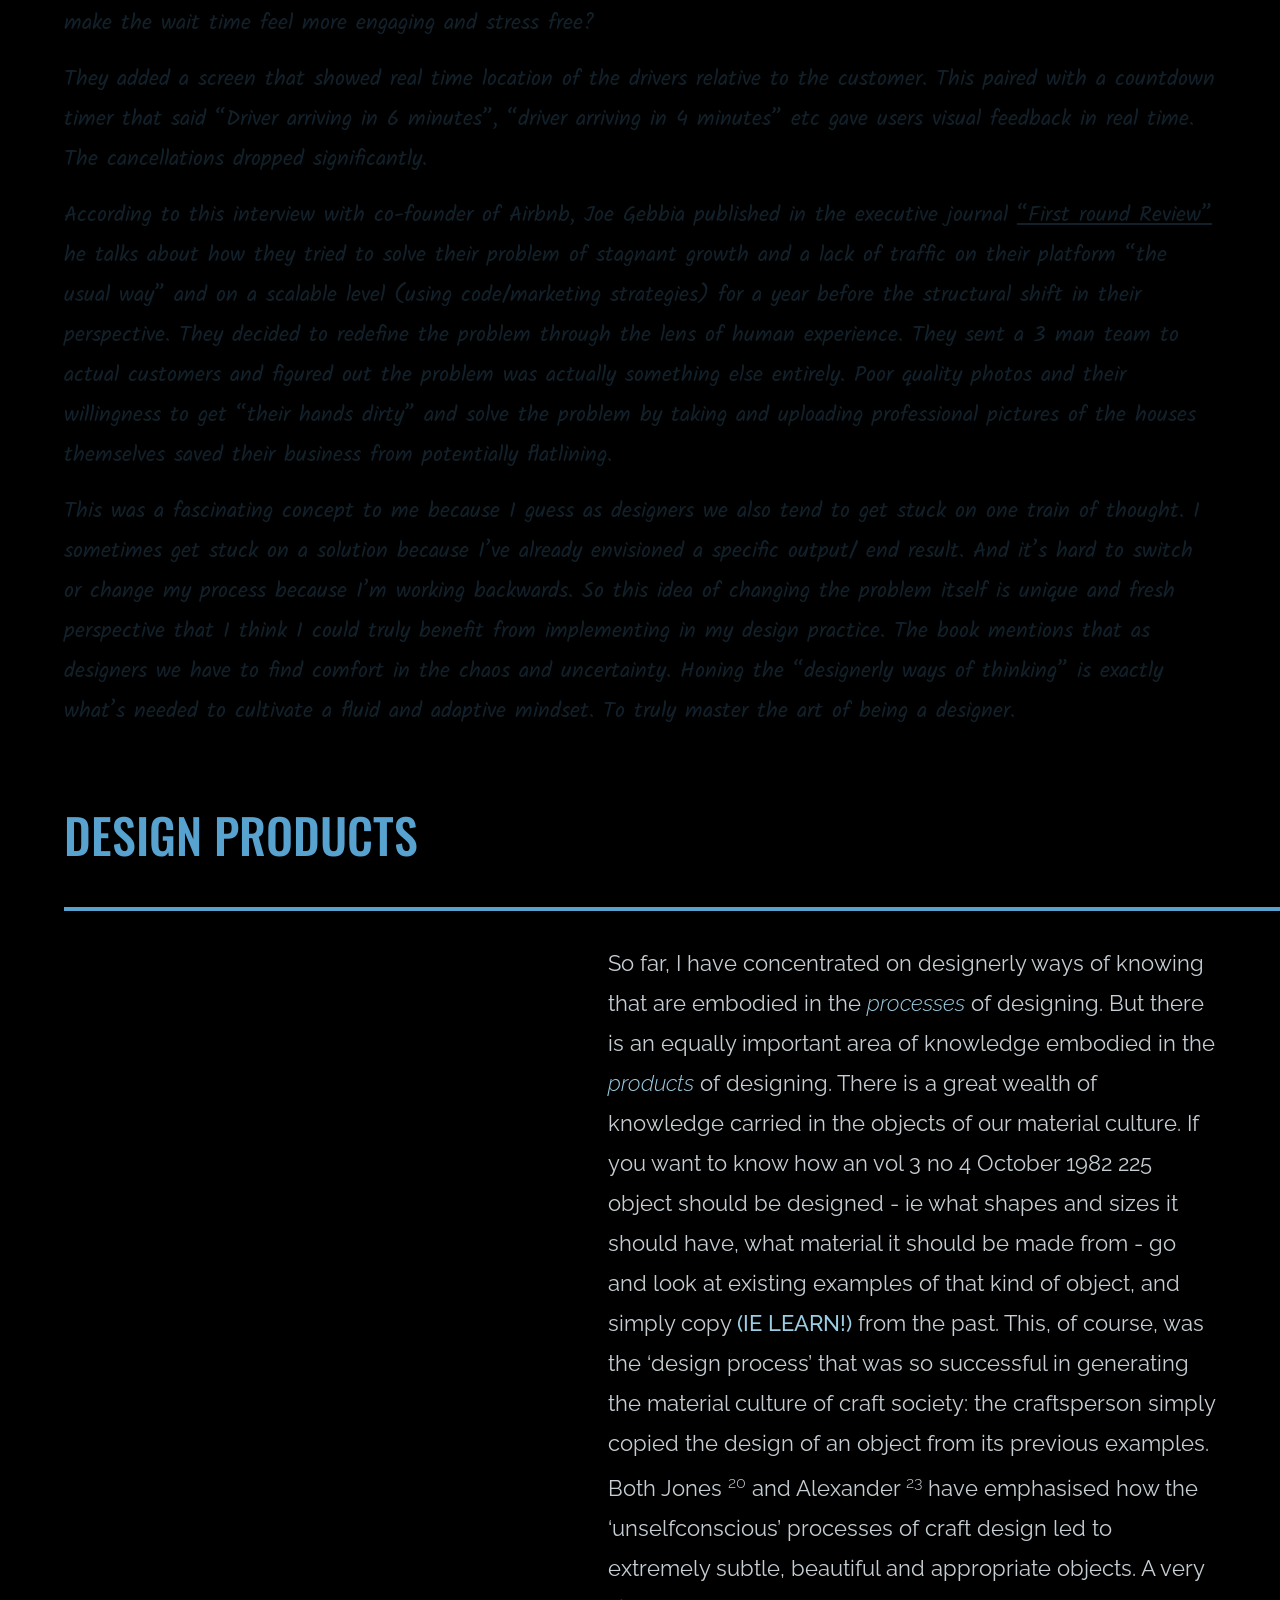
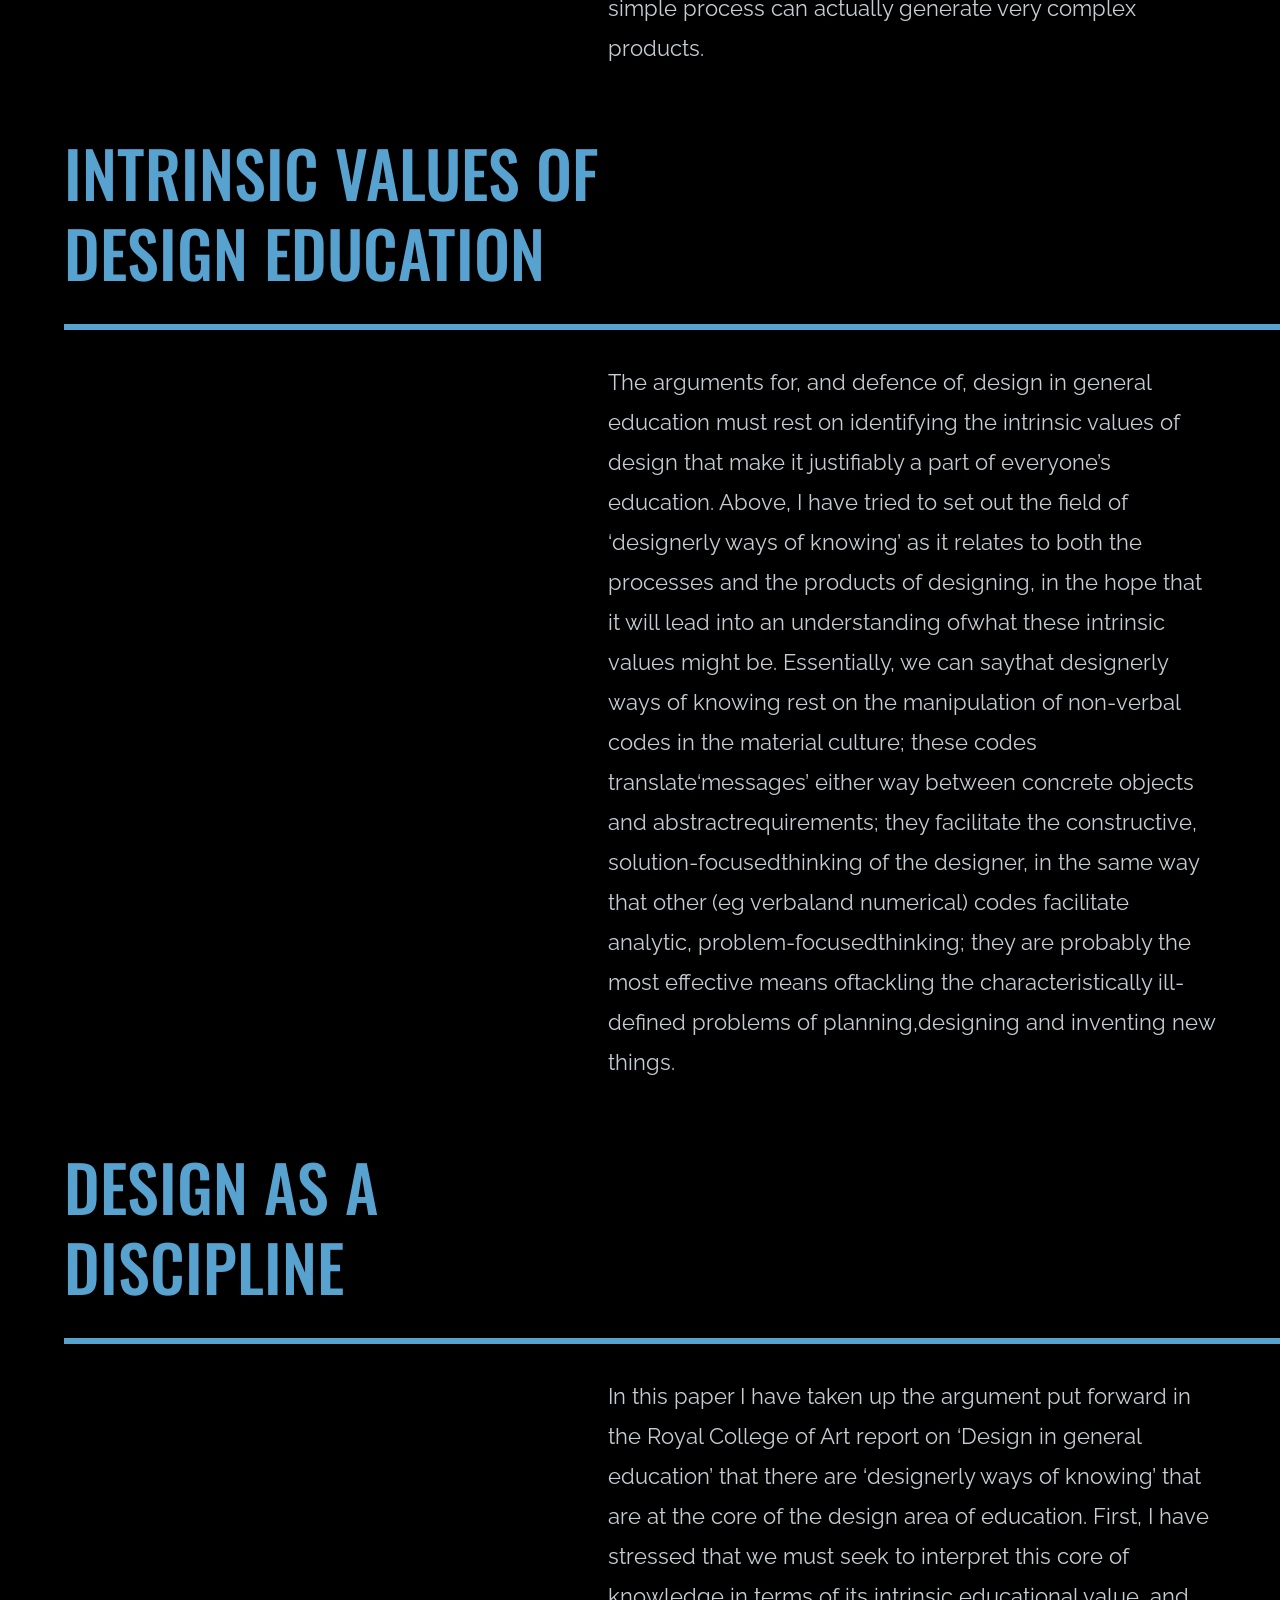
==== commit 3b860c5d: "Fixing Quote and headings" ====
--- a/index.html
+++ b/index.html
@@ -109,7 +109,7 @@
 
 				<aside class="response">
 
-					<p>An interesting part in the book, the author talks about how design could be seen as a synthesis of both the sciences and humanities. For example: When you build a bridge, you have to understand the physics behind how the structure would stand, hold weight. And the understanding behind how people would use it in their everyday life.</p>
+					<p>An interesting part in the book, the author talks about how design could be seen as a synthesis of <em>both</em> the sciences and humanities. For ex: When you build a bridge, you have to understand the physics behind how the structure would stand, hold weight, distribute even pressure. And also the understanding behind how people would use it in their everyday life.</p>
 
 				</aside>
 
@@ -187,7 +187,7 @@
 
 				<aside class="response">
 
-					<p>The block experiment is another passage that stood out to me. Here the author points out that scientists Vs designers, when given the same block experiment had 2 <em>completely</em> different strategies. Scientists used a problem focused strategy and designers took a more solution focused approach (or a trial and error method). While the claim is that the designer figured out more about the larger nature of the problem while trying out different solutions (something I relate to), when it came to combining this with the concept of speed over analysis I had a different view. Here I would say I wouldn’t align completely with either party, while creating visual solutions and building off them feels more productive, I’ve found that skipping over/ rushing through the analytical portion of the problem leads to more issues in the future. My undergrad professor drilled this into our heads <cite>“think twice, cut/draw once”.</cite> I understand that designers unlike scientists have quicker deadlines and are expected to show tangible results sooner. But in my opinion, spending that extra bit of time trying to empathise, analyse beforehand can help save a lot of time in the future. </p>
+					<p>The block experiment is another passage that stood out to me. Here the author points out that scientists Vs designers, when given the same block experiment had 2 <em>completely</em> different strategies. Scientists used a problem focused strategy and designers took a more solution focused approach (or a trial and error method). While the claim is that the designer figured out more about the larger nature of the problem while trying out different solutions (something I relate to), when it came to combining this with the concept of speed over analysis I had a different view. Here I would say I wouldn’t align completely with either party, while creating visual solutions and building off them feels more productive, I’ve found that completely skipping over or rushing through the analytical portion of the problem leads to more issues in the future. My undergrad professor drilled this into our heads <cite>“think twice, cut/draw once”.</cite> I understand that in the real world, designers unlike scientists, have quicker deadlines and are expected to show tangible results sooner. But in my opinion, spending that extra bit of time trying to empathise, analyse beforehand can help save a lot of time in the future. </p>
 
 				</aside>
 
--- a/style.css
+++ b/style.css
@@ -11,6 +11,7 @@
 --text-typeface:'raleway';
 --response-typeface:'kalam';
 --base-text-size: 1rem;
+--body-content-size: calc(1.4*var(--base-text-size));
 --base-text-weight:100;
 --base-text-height: calc(2.5*var(--base-text-size));
 /* Spacing */
@@ -19,9 +20,9 @@
 --paragraph-spacing:var(--base-spacing);
 --section-spacing: calc(2*var(--base-spacing));
 --content-indent: calc(2*var(--base-spacing));
---content-end: calc(3*var(--base-spacing));
+--content-end: calc(2*var(--base-spacing));
 /* heading */
---heading-width: calc(40*var(--base-spacing));
+--heading-width: calc(35*var(--base-spacing));
 --heading-line-length: calc(90*var(--base-spacing));
 /* inset */
 --inset: calc(3*var(--base-padding));
@@ -48,7 +49,7 @@
 	margin-inline-start: var(--content-indent);
 	max-inline-size: var(--heading-width);
 	margin-block-start:var(--page-start);
-	margin-block-end: calc(2*var(--base-spacing));
+	margin-block-end: var(--section-spacing);
 	text-transform: uppercase;
 	/* height: 100vh; */
 
@@ -62,7 +63,7 @@
 	/* max-width: var(--content-end); */
 	border-top: 0.5rem solid var(--primarycolour);
 	margin-inline-end: var(--heading-width);
-	margin-block-start: var(--page-start);
+	margin-block-start: var(--section-spacing);
 	/* vertical-align: middle; */
 
 }
@@ -75,7 +76,7 @@
 	line-height: calc(2*var(--base-text-height));
 	margin-inline-start: calc(2* var(--base-spacing));
 	max-inline-size: var(--heading-width);
-	margin-block-start: calc(5* var(--base-spacing));
+	margin-block-start: calc(2* var(--section-spacing));
 	text-transform: uppercase;
 	/* margin-block-end: calc(4* var(--base-spacing)); */
 	/* text-align: center; */
@@ -85,14 +86,14 @@
 h2 {
 
 	font-size: calc(4*var(--base-text-size));
-	margin-block-end: calc(2* var(--base-spacing));
+	margin-block-end: var(--section-spacing);
 
 }
 
 h3 {
 
 	font-size: calc(3*var(--base-text-size));
-	margin-block-end: calc(2* var(--base-spacing));
+	margin-block-end: var(--section-spacing);
 
 }
 
@@ -103,7 +104,7 @@
 	width: calc(var(--heading-line-length) - var(--content-end));
 	/* max-width: var(--content-end); */
 	border-top: 0.4rem solid var(--primarycolour);
-	margin-block-start: var(--base-spacing);
+	margin-block-start: var(--section-spacing);
 	/* vertical-align: middle; */
 
 }
@@ -115,7 +116,7 @@
 	width: calc(var(--heading-line-length) - var(--content-end));
 	/* max-width: var(--content-end); */
 	border-top: 0.3rem solid var(--primarycolour);
-	margin-block-start: var(--base-spacing);
+	margin-block-start: var(--section-spacing);
 	/* vertical-align: middle; */
 
 }
@@ -124,13 +125,13 @@
 
 	font-family: var(--text-typeface);
 	/* font-size: calc(1.5*var(--base-text-size)); */
-	font-size: calc(1.3*var(--base-text-size));
+	font-size: var(--body-content-size);
 	font-weight: calc(4*var(--base-text-weight));
 	color: var(--textcolour);
 	margin-inline-start: calc(18*var(--content-indent));
-	/* margin-inline-end:var(--content-end); */
+	margin-inline-end:var(--content-end);
 	margin-block-start: var(--paragraph-spacing);
-	margin-block-end: calc(2*var(--paragraph-spacing));
+	margin-block-end: var(--paragraph-spacing);
 	/* text-wrap: balance; */
 
 }
@@ -138,12 +139,11 @@
 .response p {
 
 	font-family: var(--response-typeface);
-	font-size: calc(1.5*var(--base-text-size));
+	font-size: var(--body-content-size);
 	color: var(--primarycolour);
-	margin-inline-start: calc(2* var(--content-indent));
+	margin-inline-start: calc(1* var(--content-indent));
 	margin-inline-end: var(--content-end);
 	margin-block-start: var(--paragraph-spacing);
-	/* line-height: calc(1.5*var(--line-height)); */
 	opacity: 20%;
 	/* text-wrap: balance; */
 
@@ -159,9 +159,9 @@
 a {
 
 	color: var(--primarycolour);
-	margin-inline-start: var(--content-indent);
-	margin-block-end: var(--section-spacing);
-	margin-block-start:  var(--base-spacing);
+	/* margin-inline-start: var(--content-indent); */
+	margin-block-end: var(--section-spacing);
+	margin-block-start: var(--paragraph-spacing);
 	text-decoration: underline;
 
 }
@@ -178,7 +178,7 @@
 	font-family: var(--heading-typeface);
 	font-size: calc(1.5*var(--base-text-size));
 	margin-inline-start: var(--content-indent);
-	margin-block-end: var(--base-spacing);
+	margin-block-end: var(--paragraph-spacing);
 	text-transform: uppercase;
 
 }
@@ -225,13 +225,13 @@
 ul {
 
 	font-family: var(--text-typeface);
-	font-size: calc(1.3*var(--base-text-size));
+	font-size: var(--body-content-size);
 	margin-inline-start: calc(18*var(--content-indent));
 	margin-inline-end: var(--content-end);
 	color: var(--textcolour);
 	list-style-type: disc;
 	/* text-wrap: balance; */
-	/* list-style-position: inside; */
+	list-style-position: inside;
 
 }
 
@@ -255,7 +255,7 @@
 
 	font-family: var(--text-typeface);
 	font-weight: calc(5*var(--base-text-weight));
-	font-size: calc(1.5*var(--base-text-size));
+	font-size: var(--body-content-size);
 	margin-inline-start:var(--content-indent);
 	font-style: bold;
 	/* color: rgb(169, 152, 202); */
@@ -266,7 +266,7 @@
 
 	font-family: var(--text-typeface);
 	font-weight: calc(3*var(--base-text-weight));
-	font-size: calc(1.3*var(--base-text-size));
+	font-size: var(--body-content-size);
 	color: var(--secondarycolour);
 	font-style: italic;
 
@@ -310,19 +310,16 @@
 .response q{
 
 	font-family: var(--text-typeface);
-	font-size: calc(1.5*var(--base-text-size));
+	font-size: var(--body-content-size);
 	font-weight: calc(4*var(--base-text-weight));
 	color: var(--textcolour);
-	/* margin-inline-start: calc(8* var(--base-spacing)); */
-	margin-inline-start: calc(2* var(--content-indent));
+	margin-inline-start: var(--content-indent);
 	margin-inline-end: var(--content-end);
-	margin-block-start: calc(8* var(--base-spacing));
+	margin-block-start: calc(2*var(--section-spacing));
+	margin-block-end: var(--section-spacing);
+	padding-inline-start: calc(5*var(--section-spacing));
 	display: block;
 	background-color: var(--accentcolour);
-	padding-block-start: calc(4*var(--base-padding));
-	padding-block-end: calc(2*var(--base-padding));
-	padding-inline-start: calc(4*var(--base-padding));
-	inline-size: 100% var(--inset);
 	position: sticky;
 	top: 4rem;
 
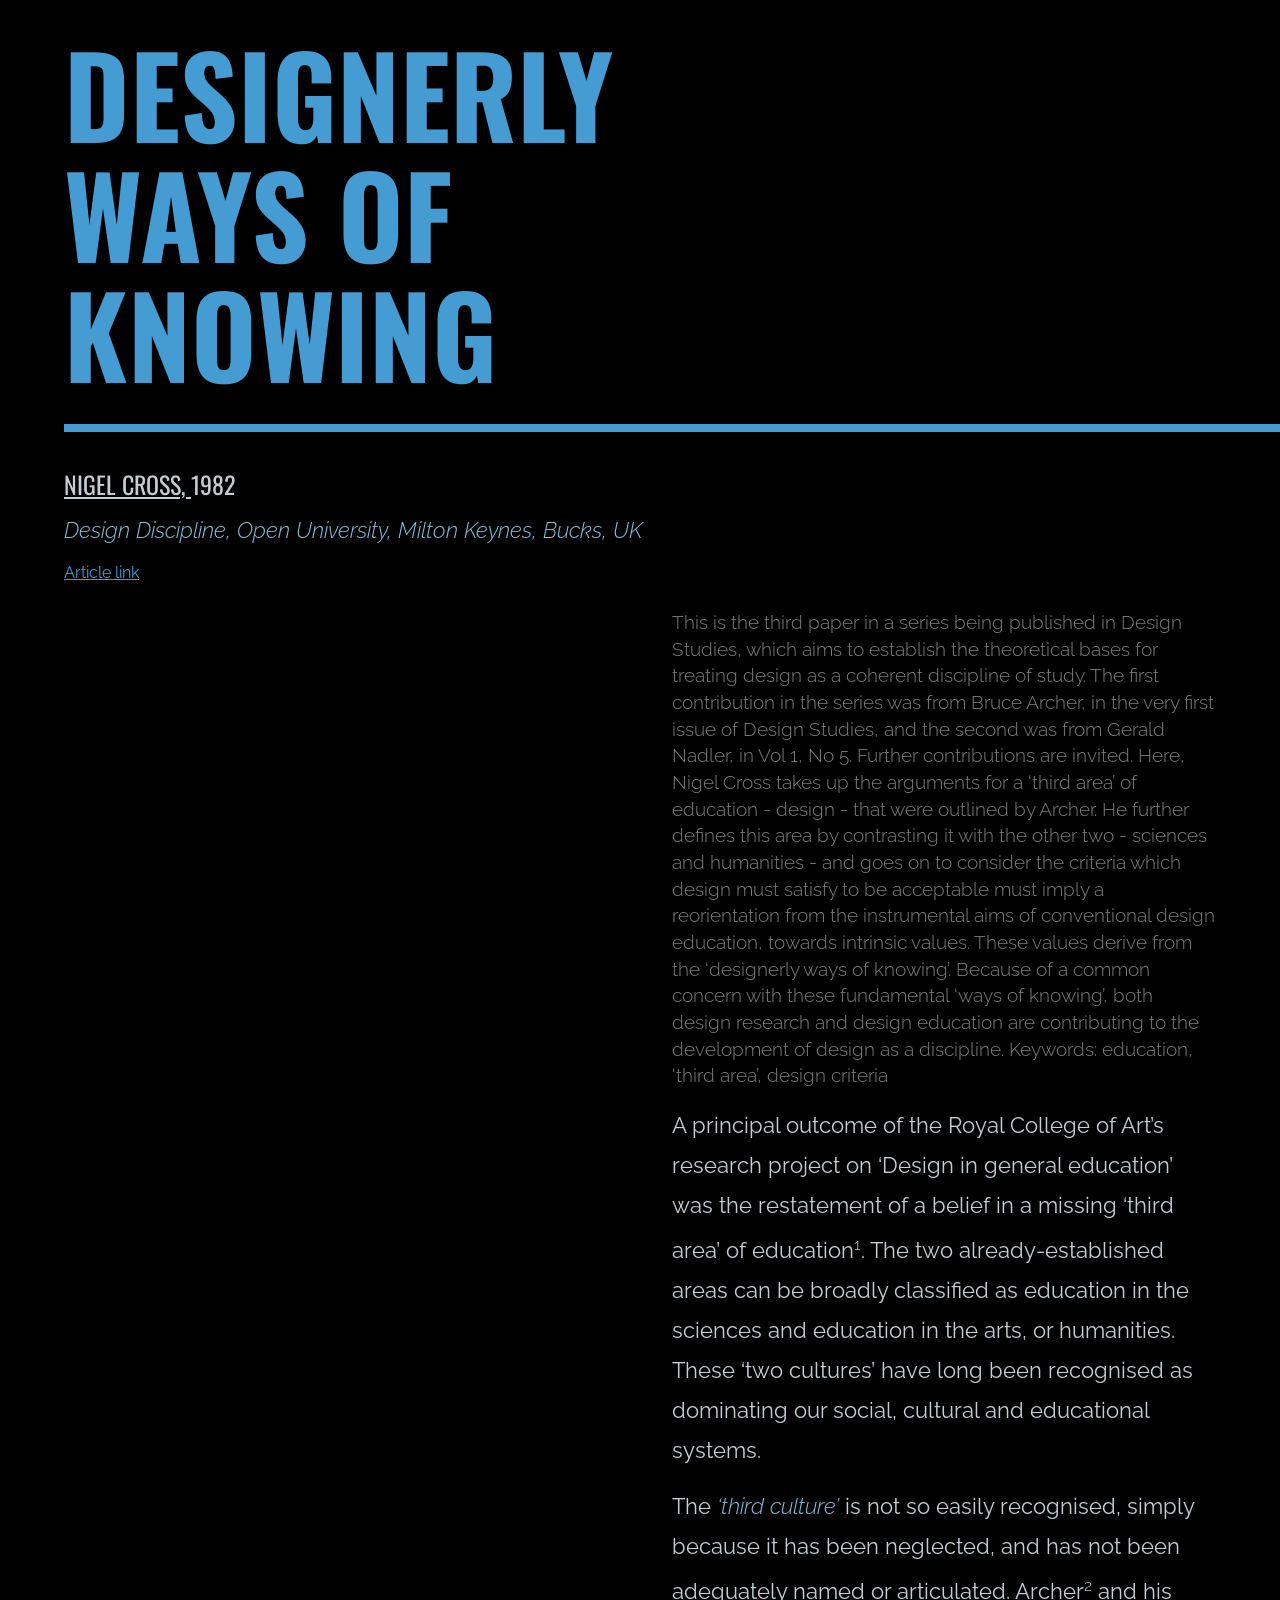
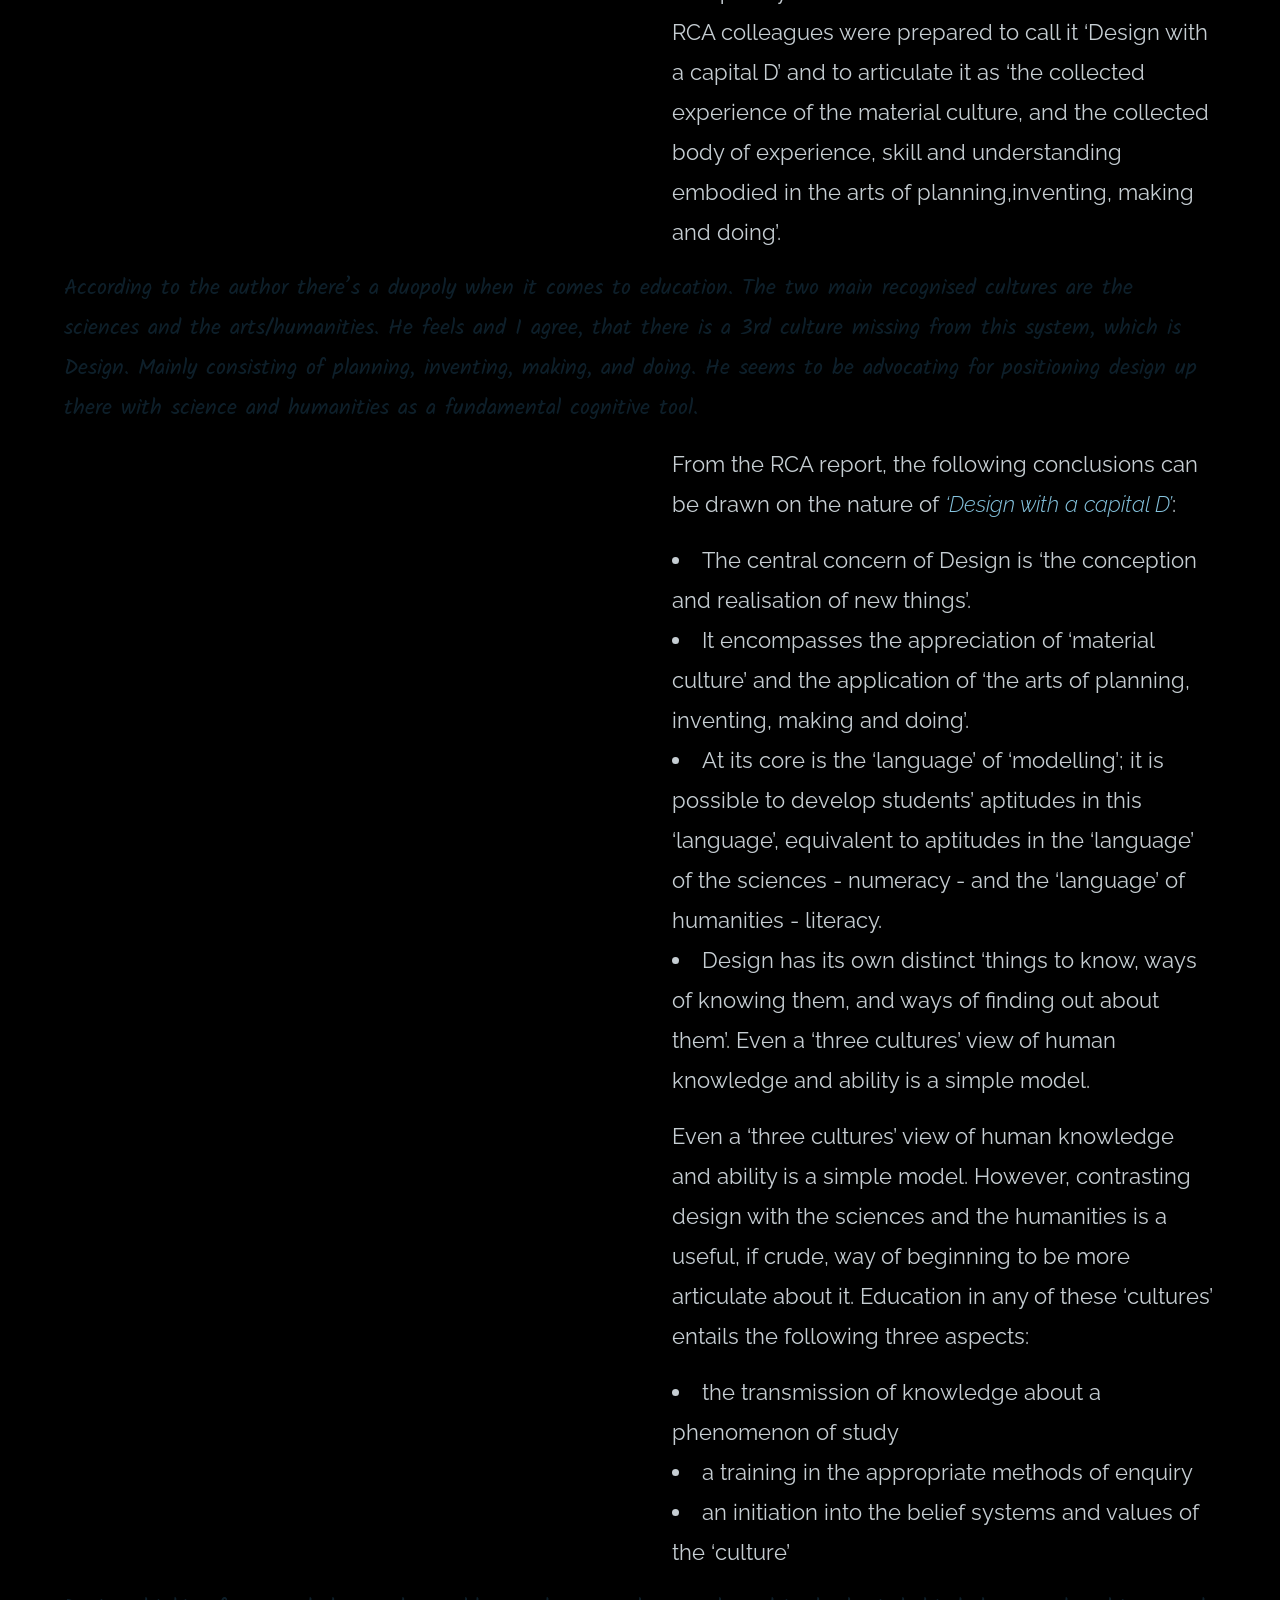
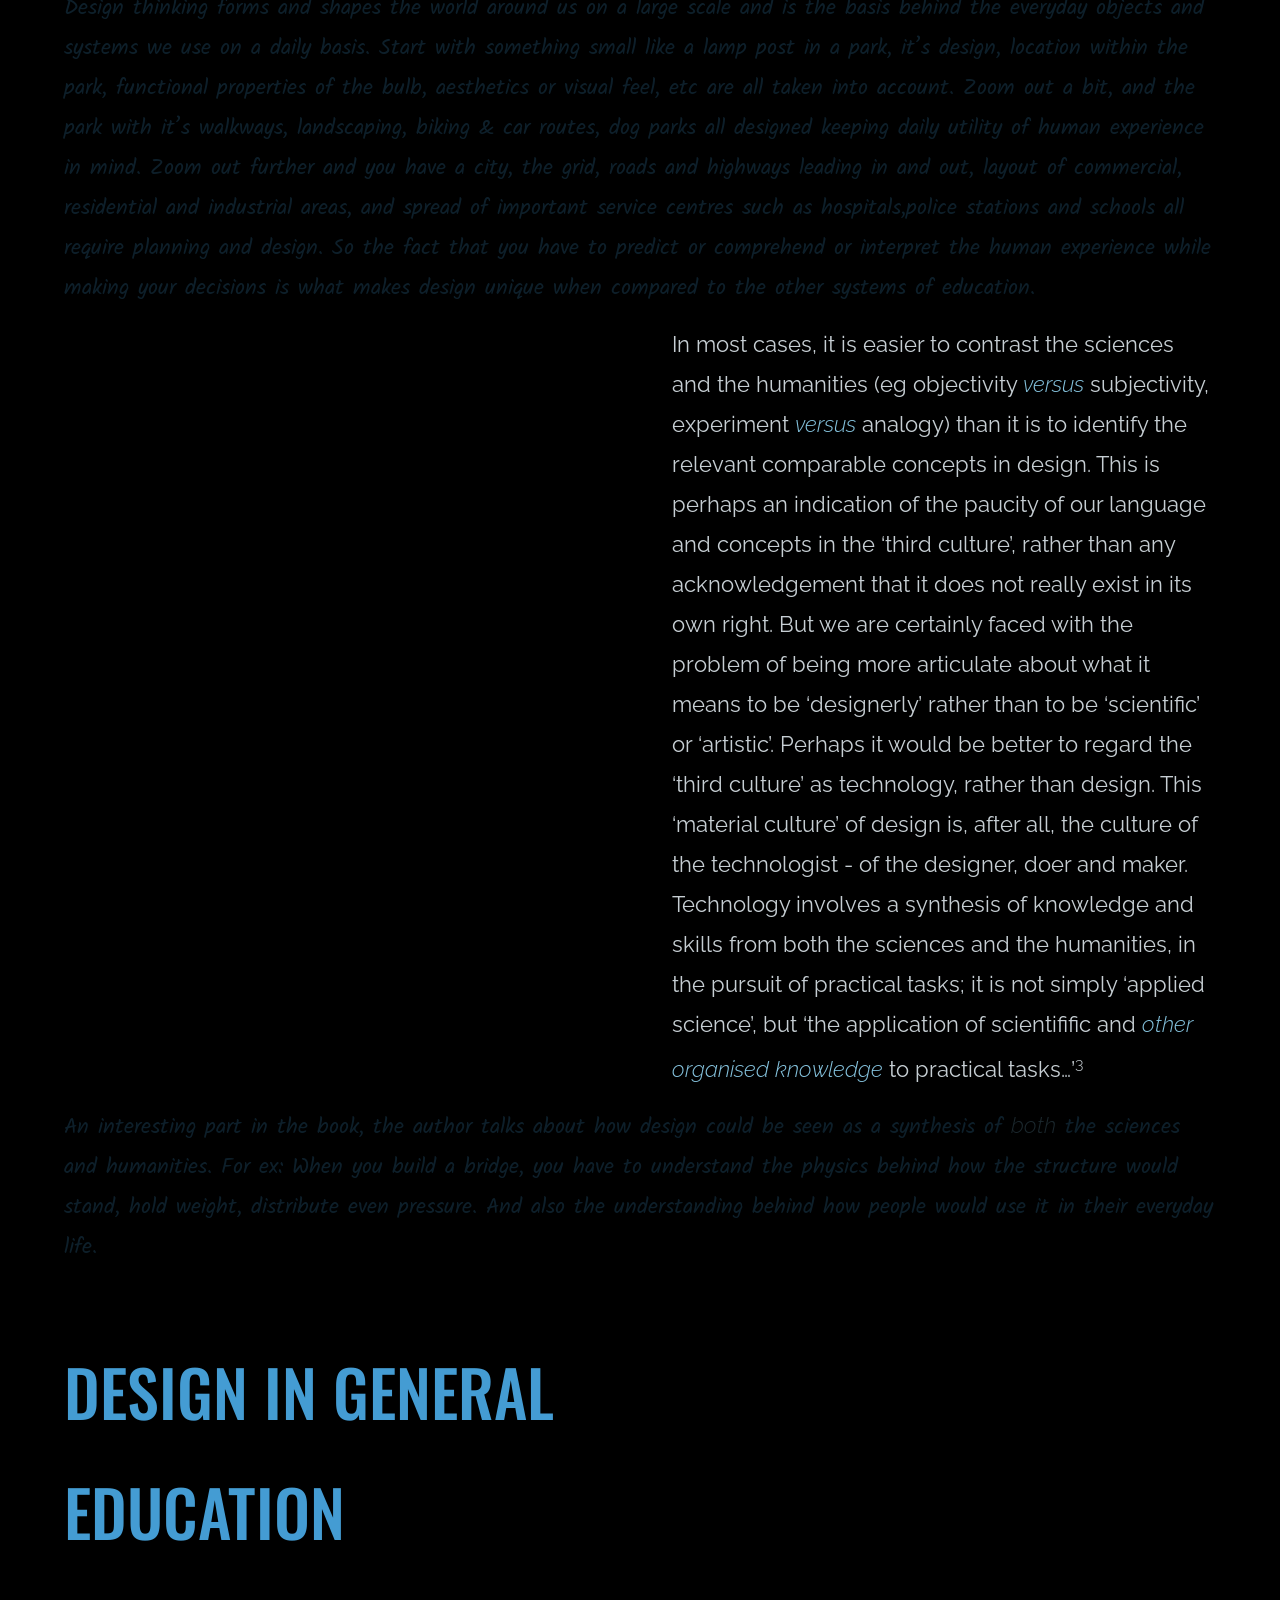
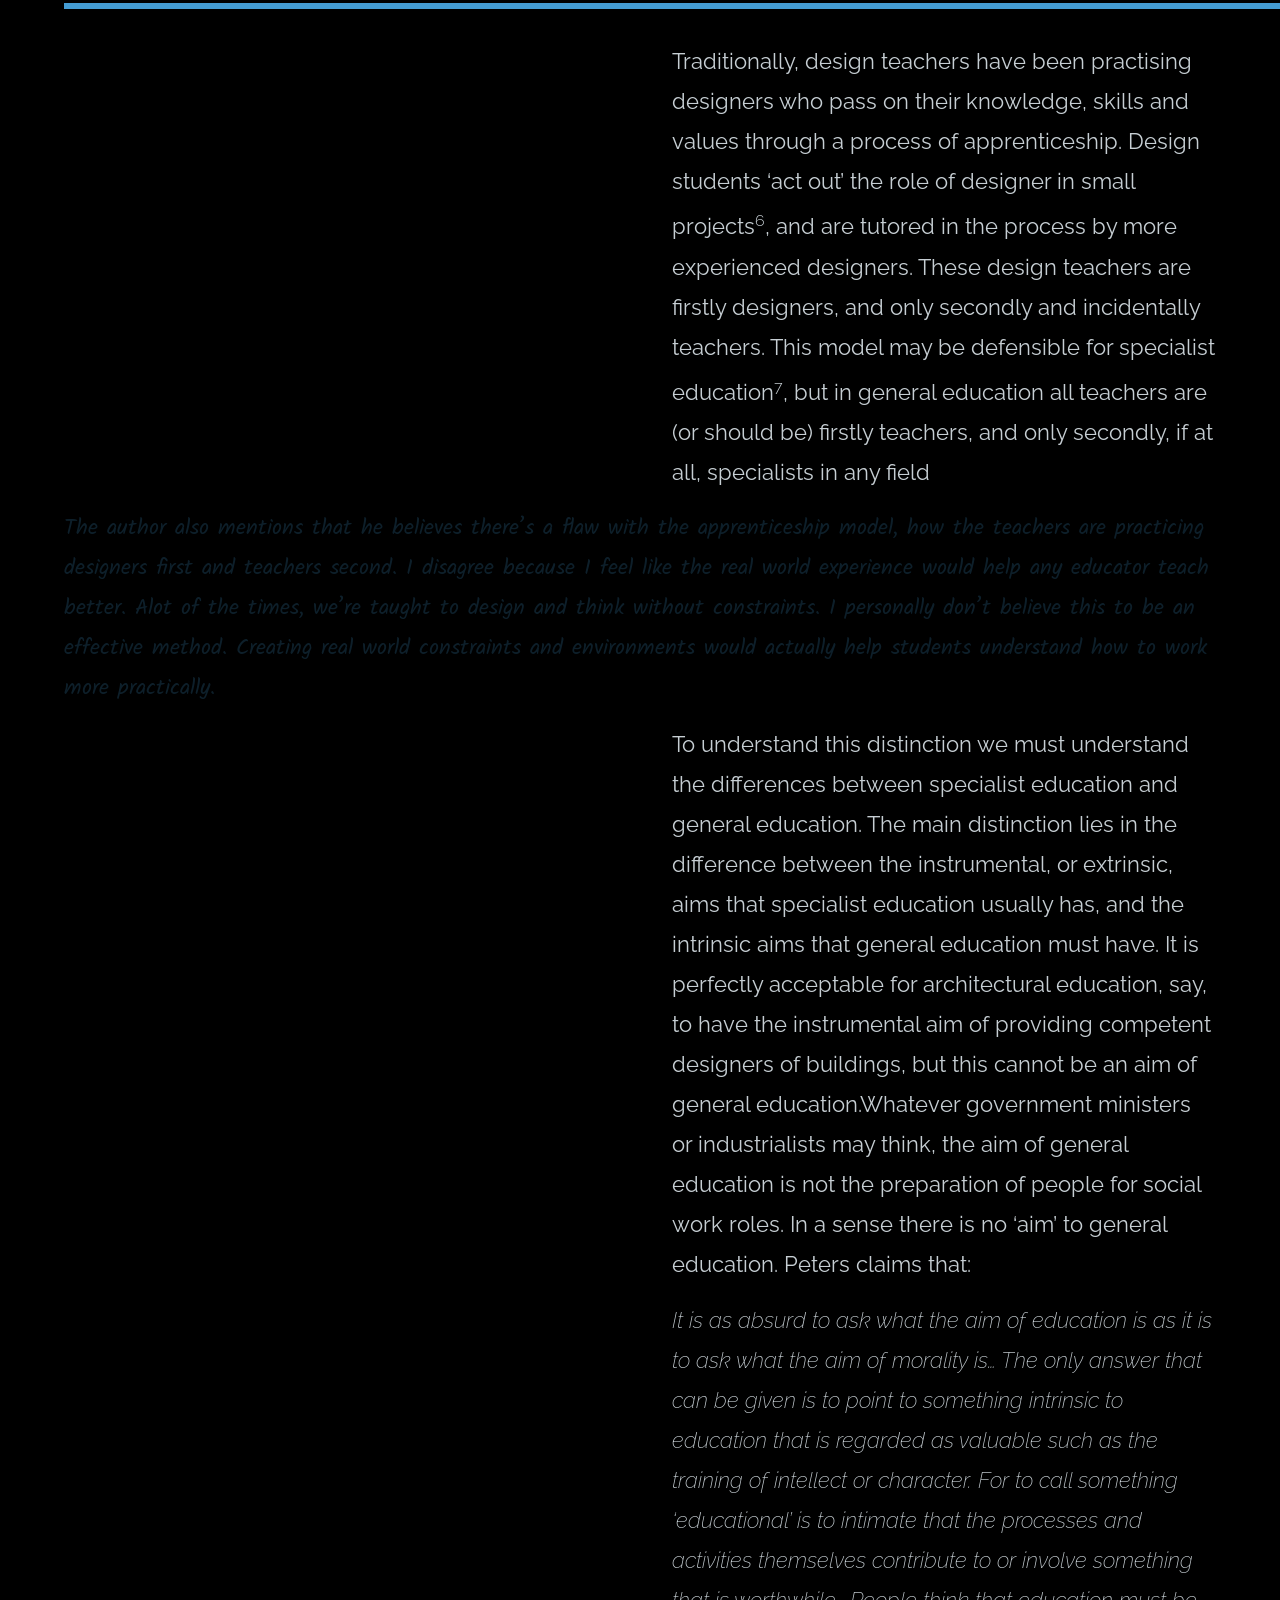
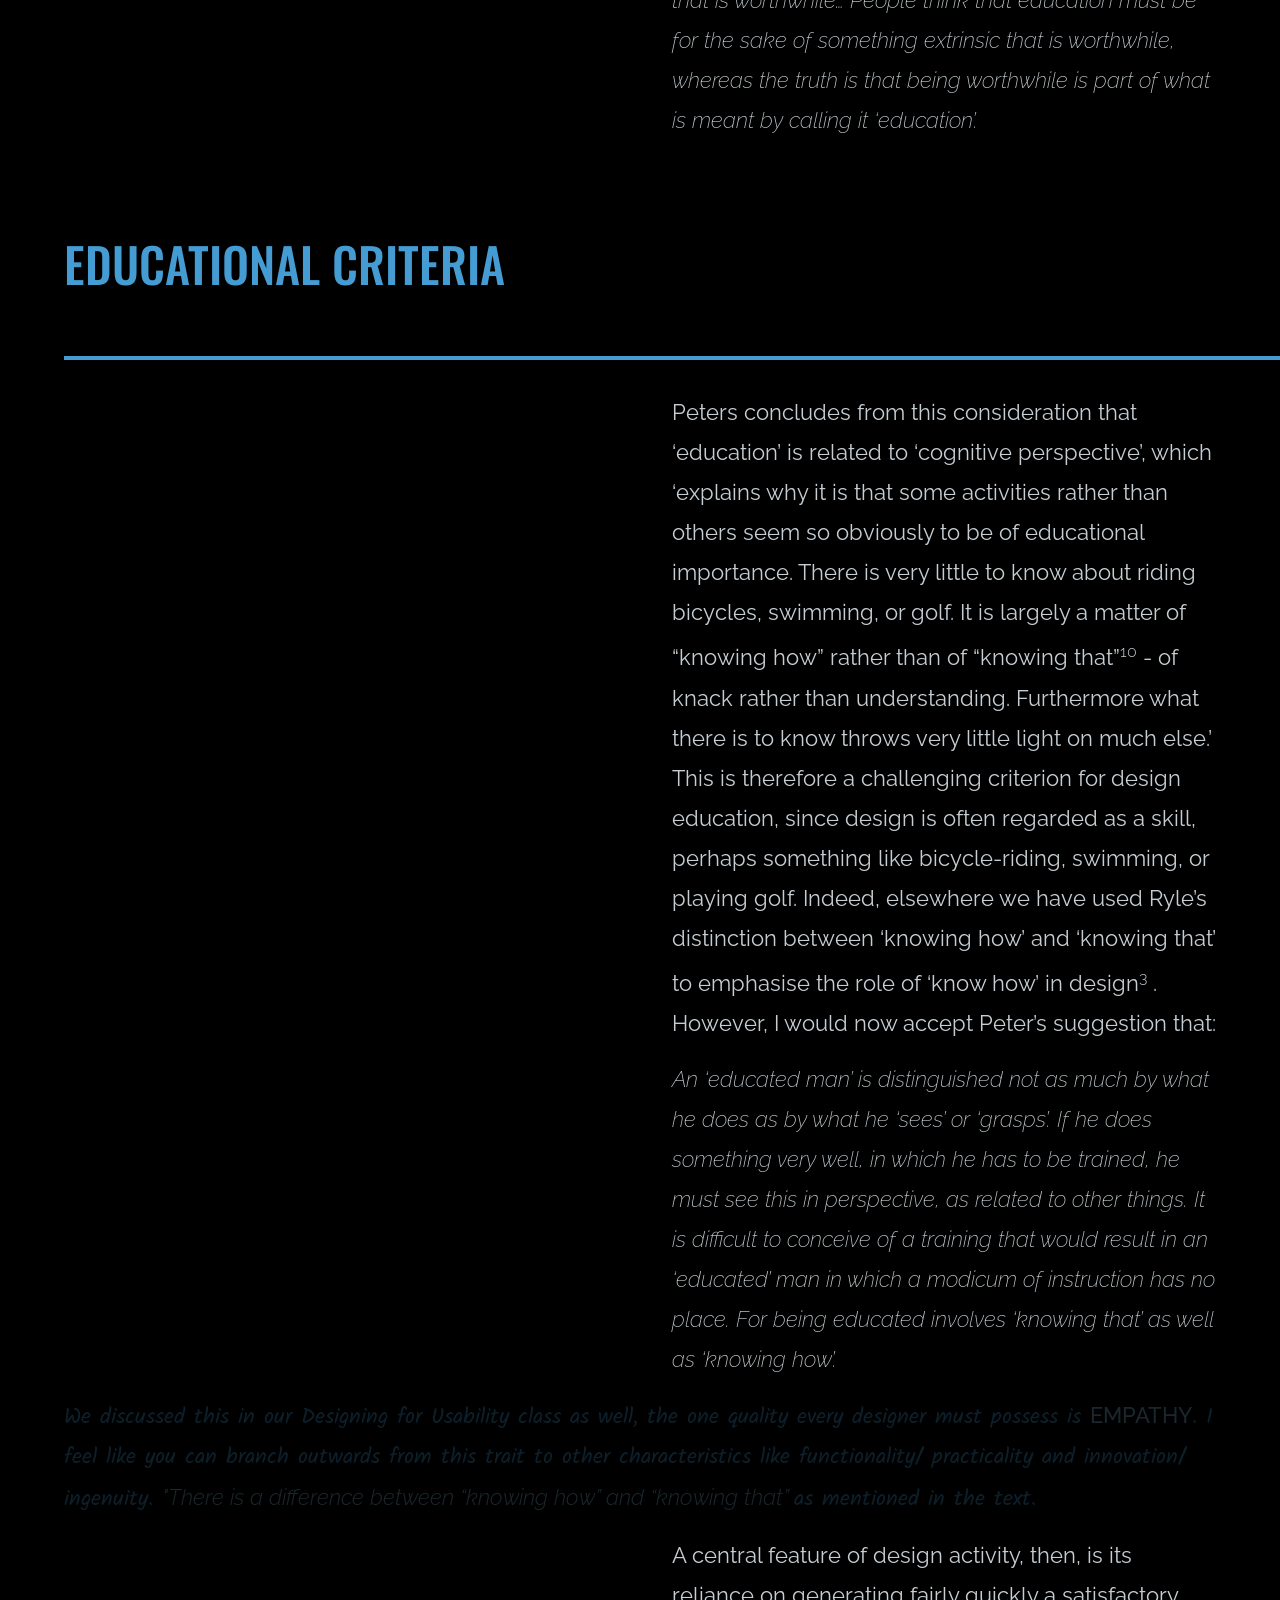
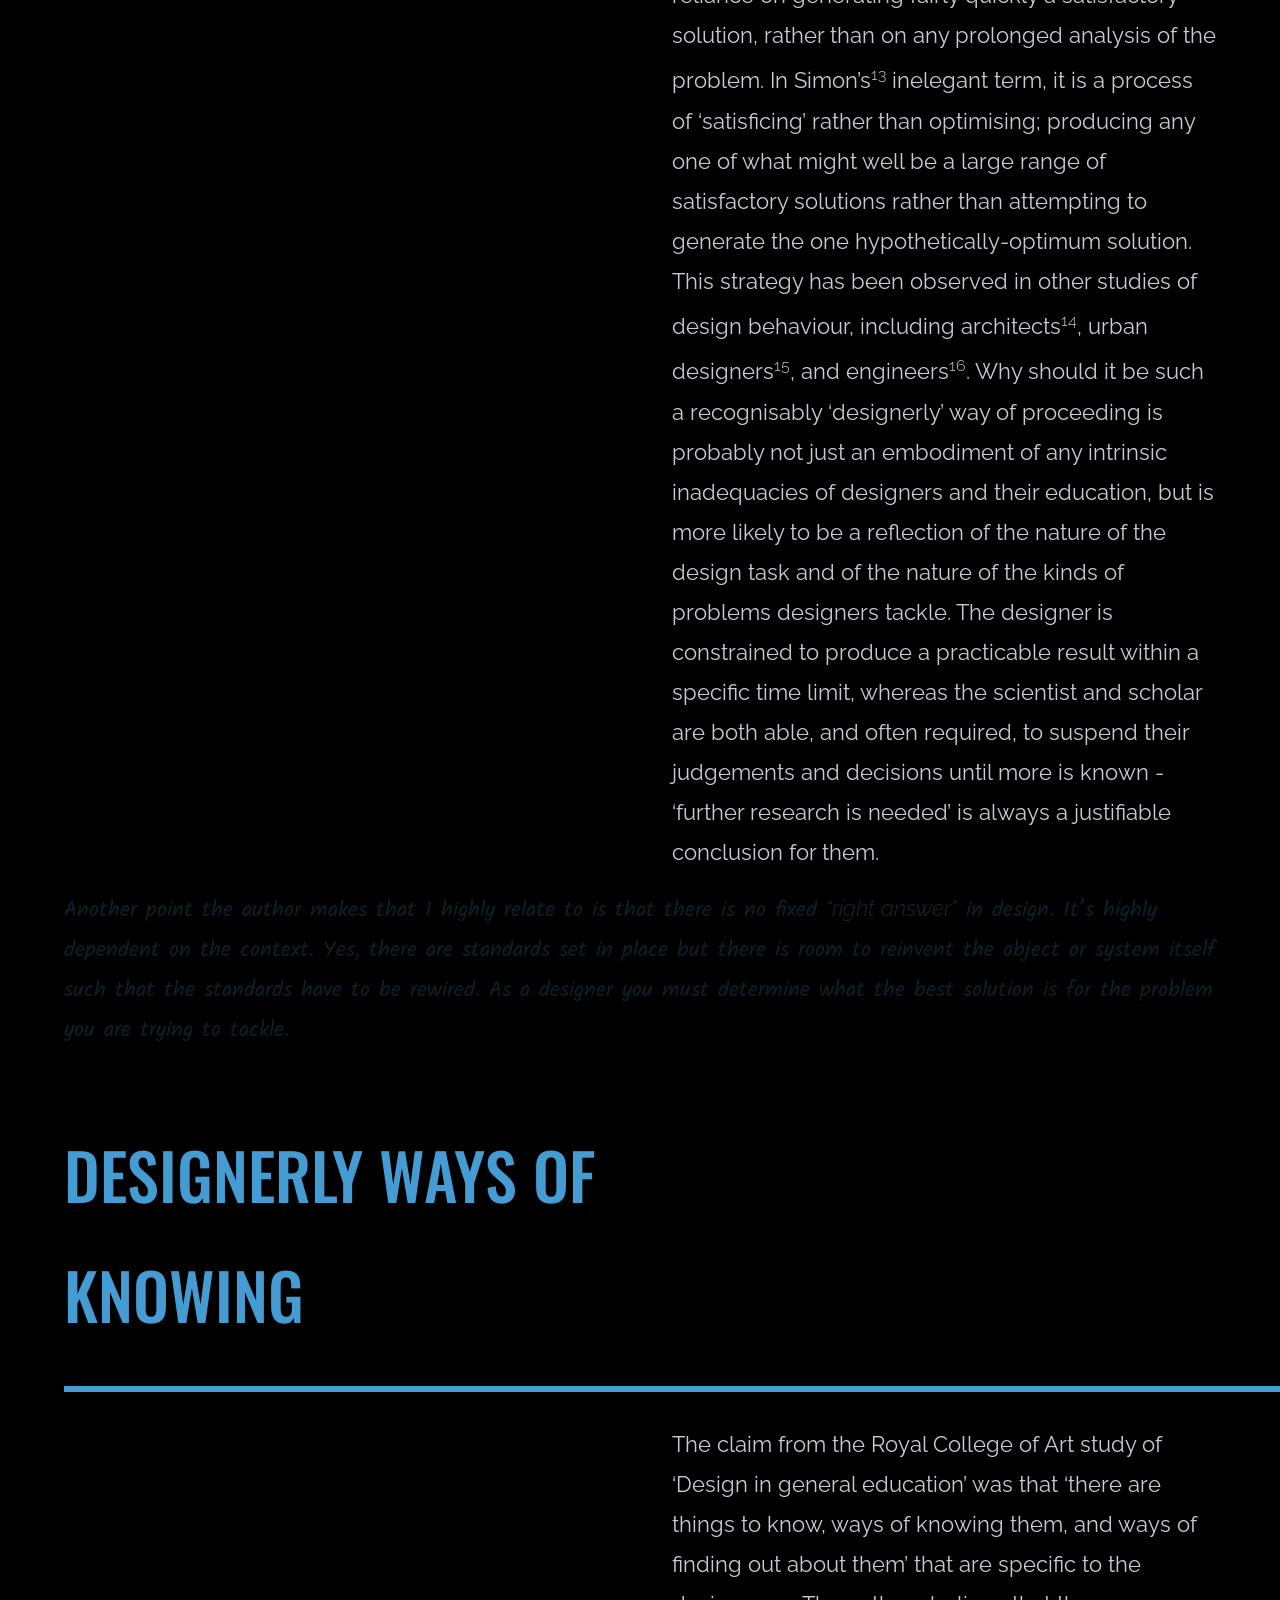
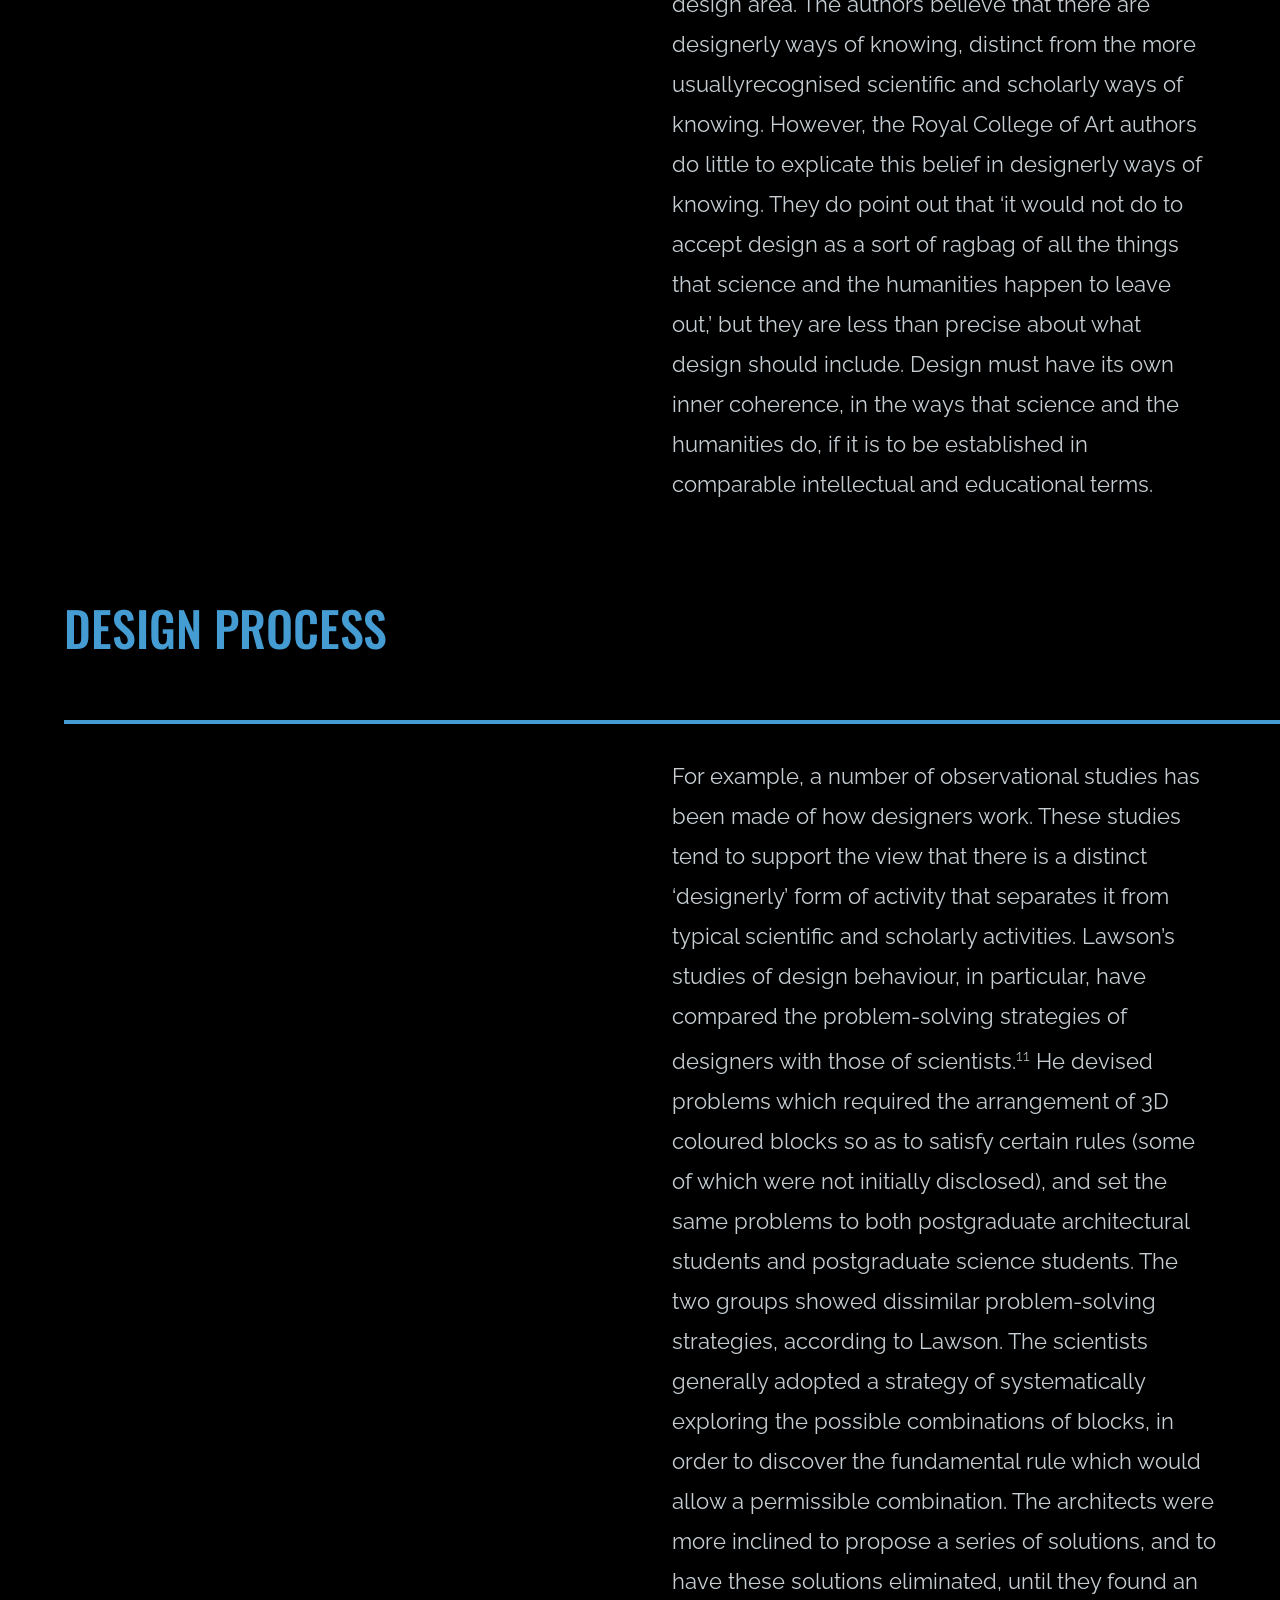
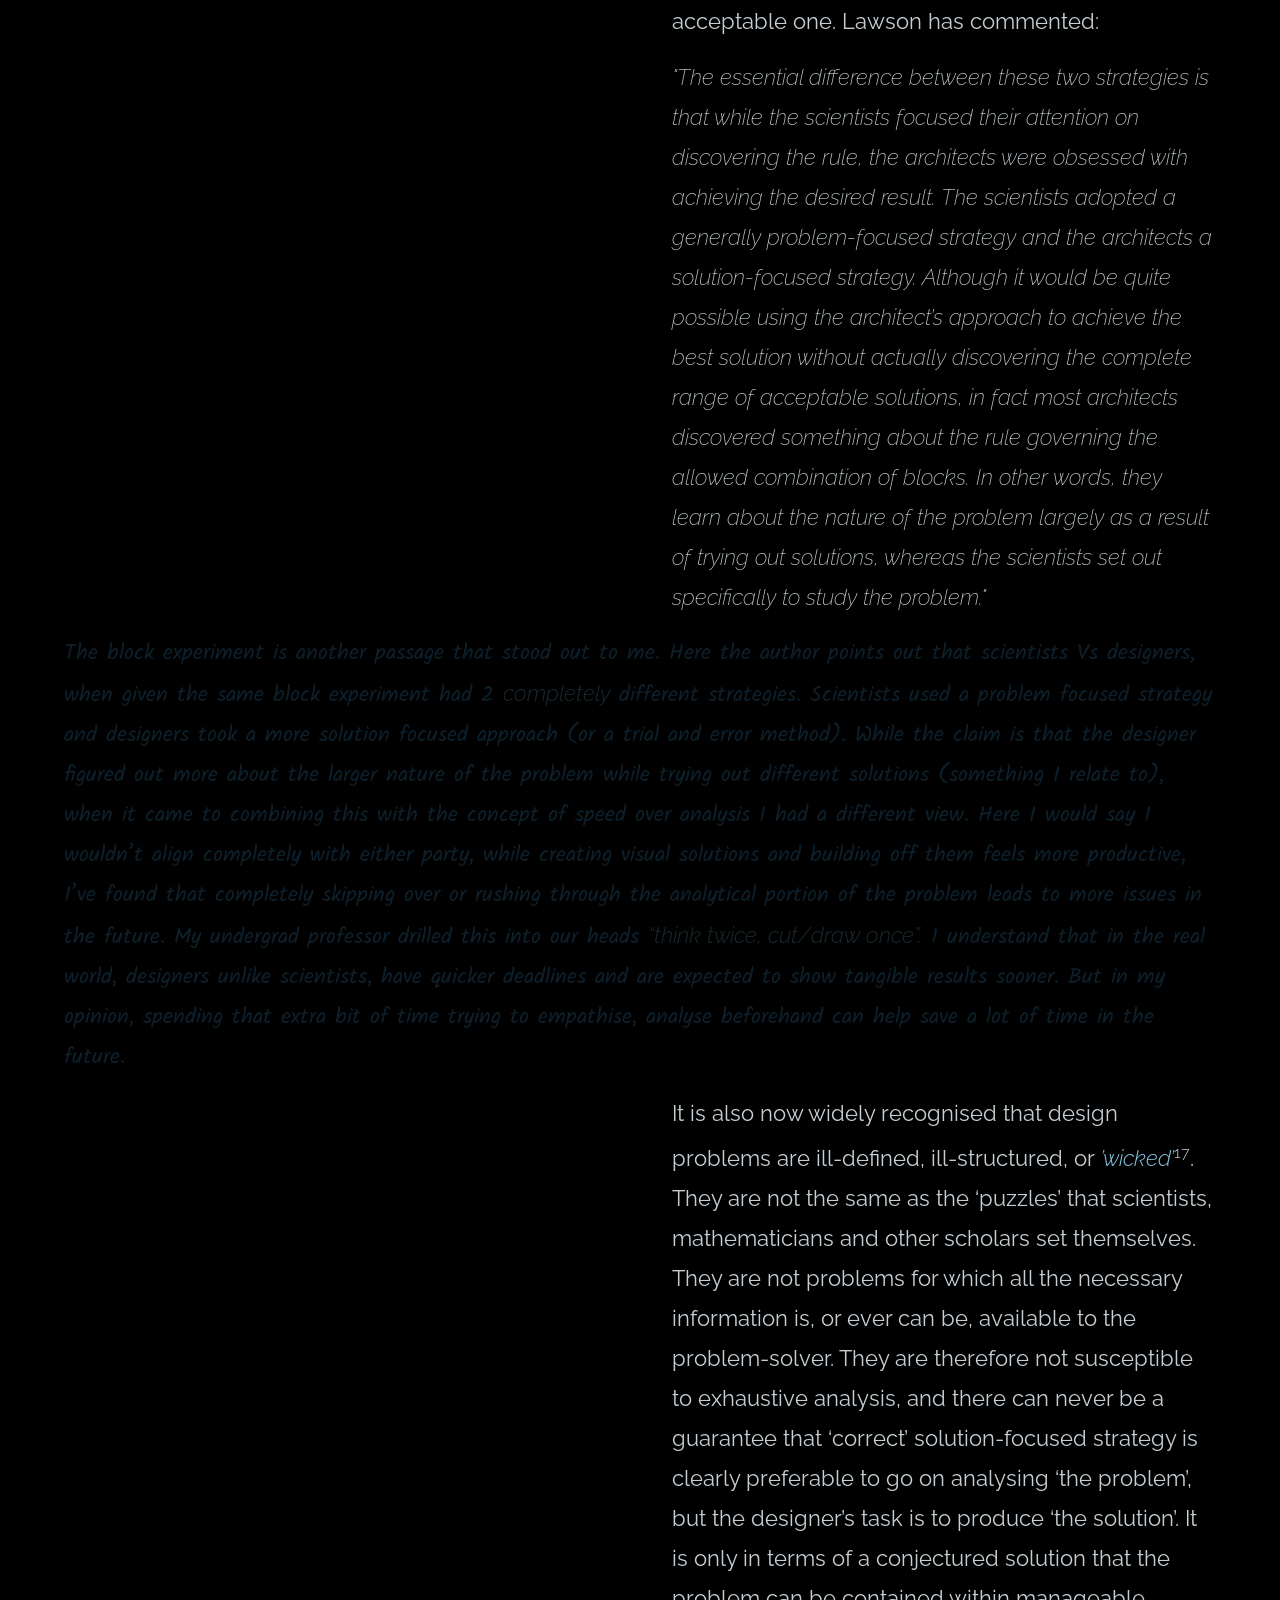
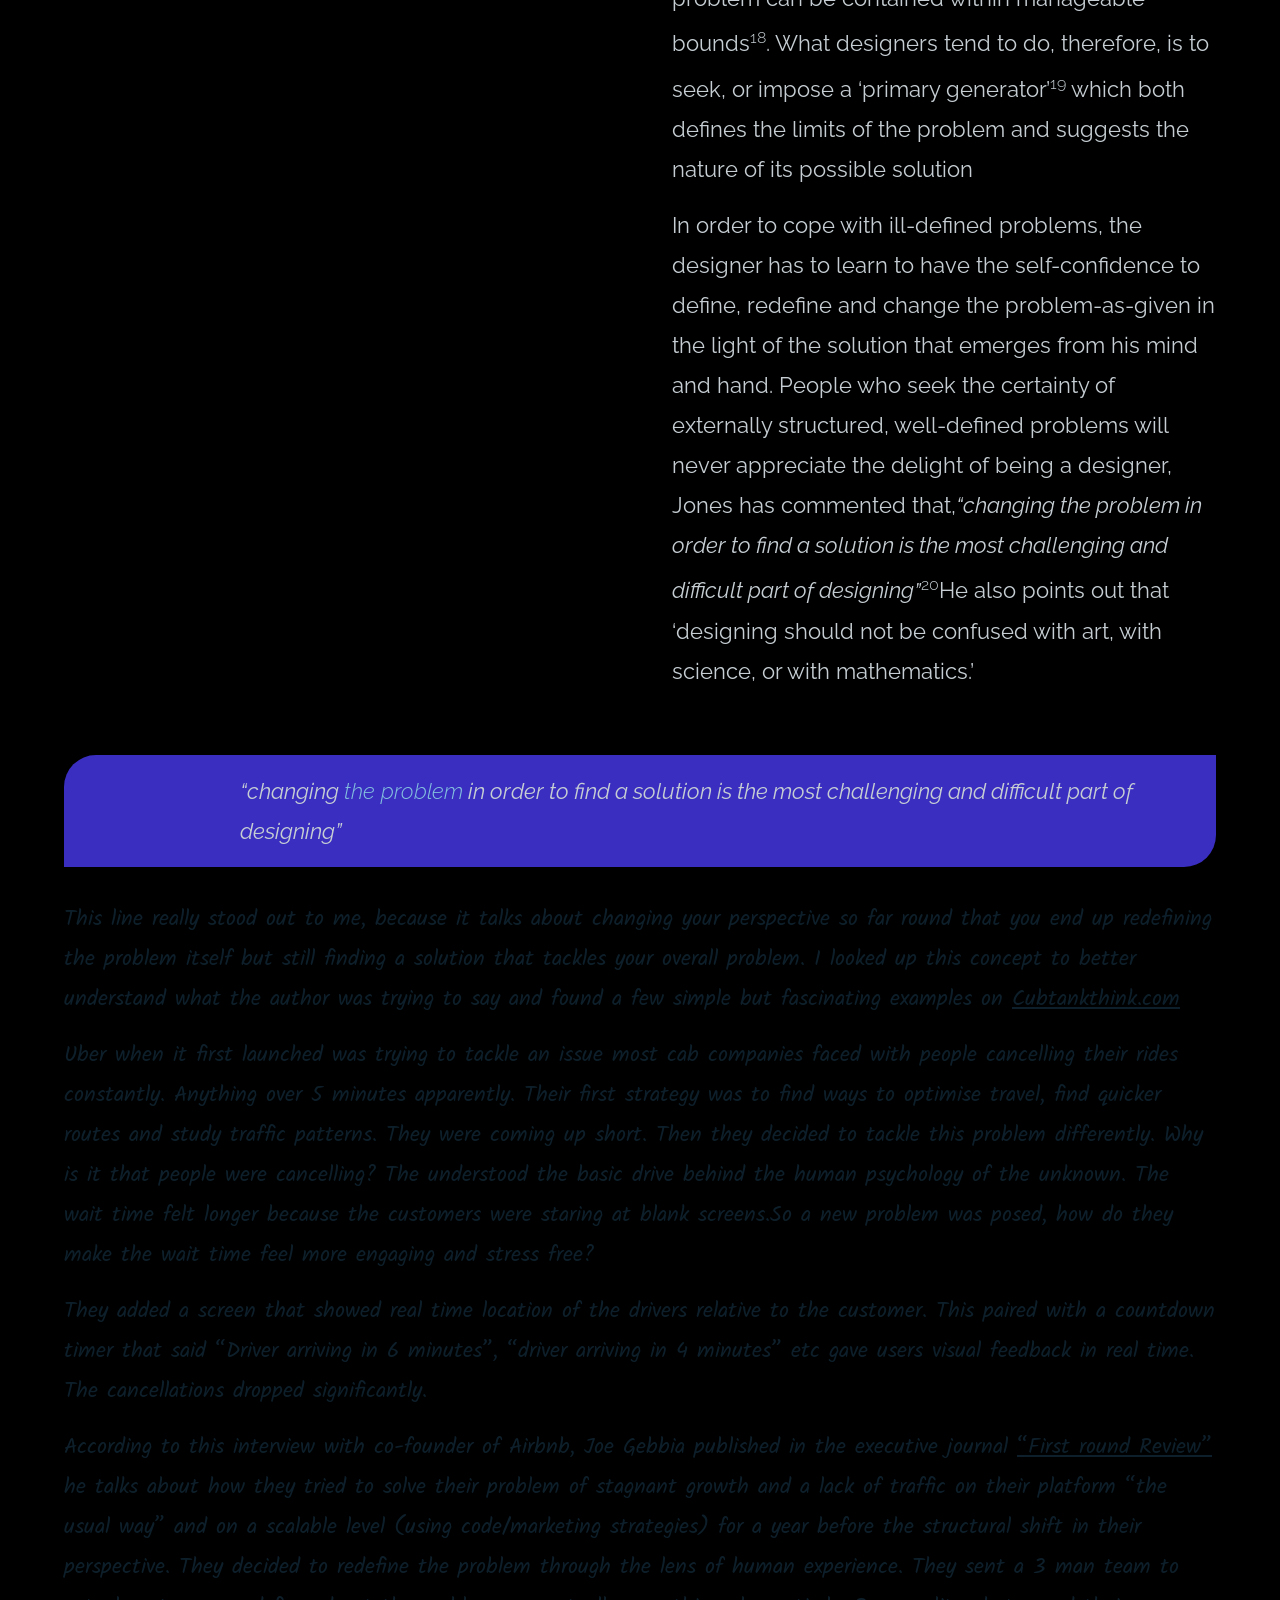
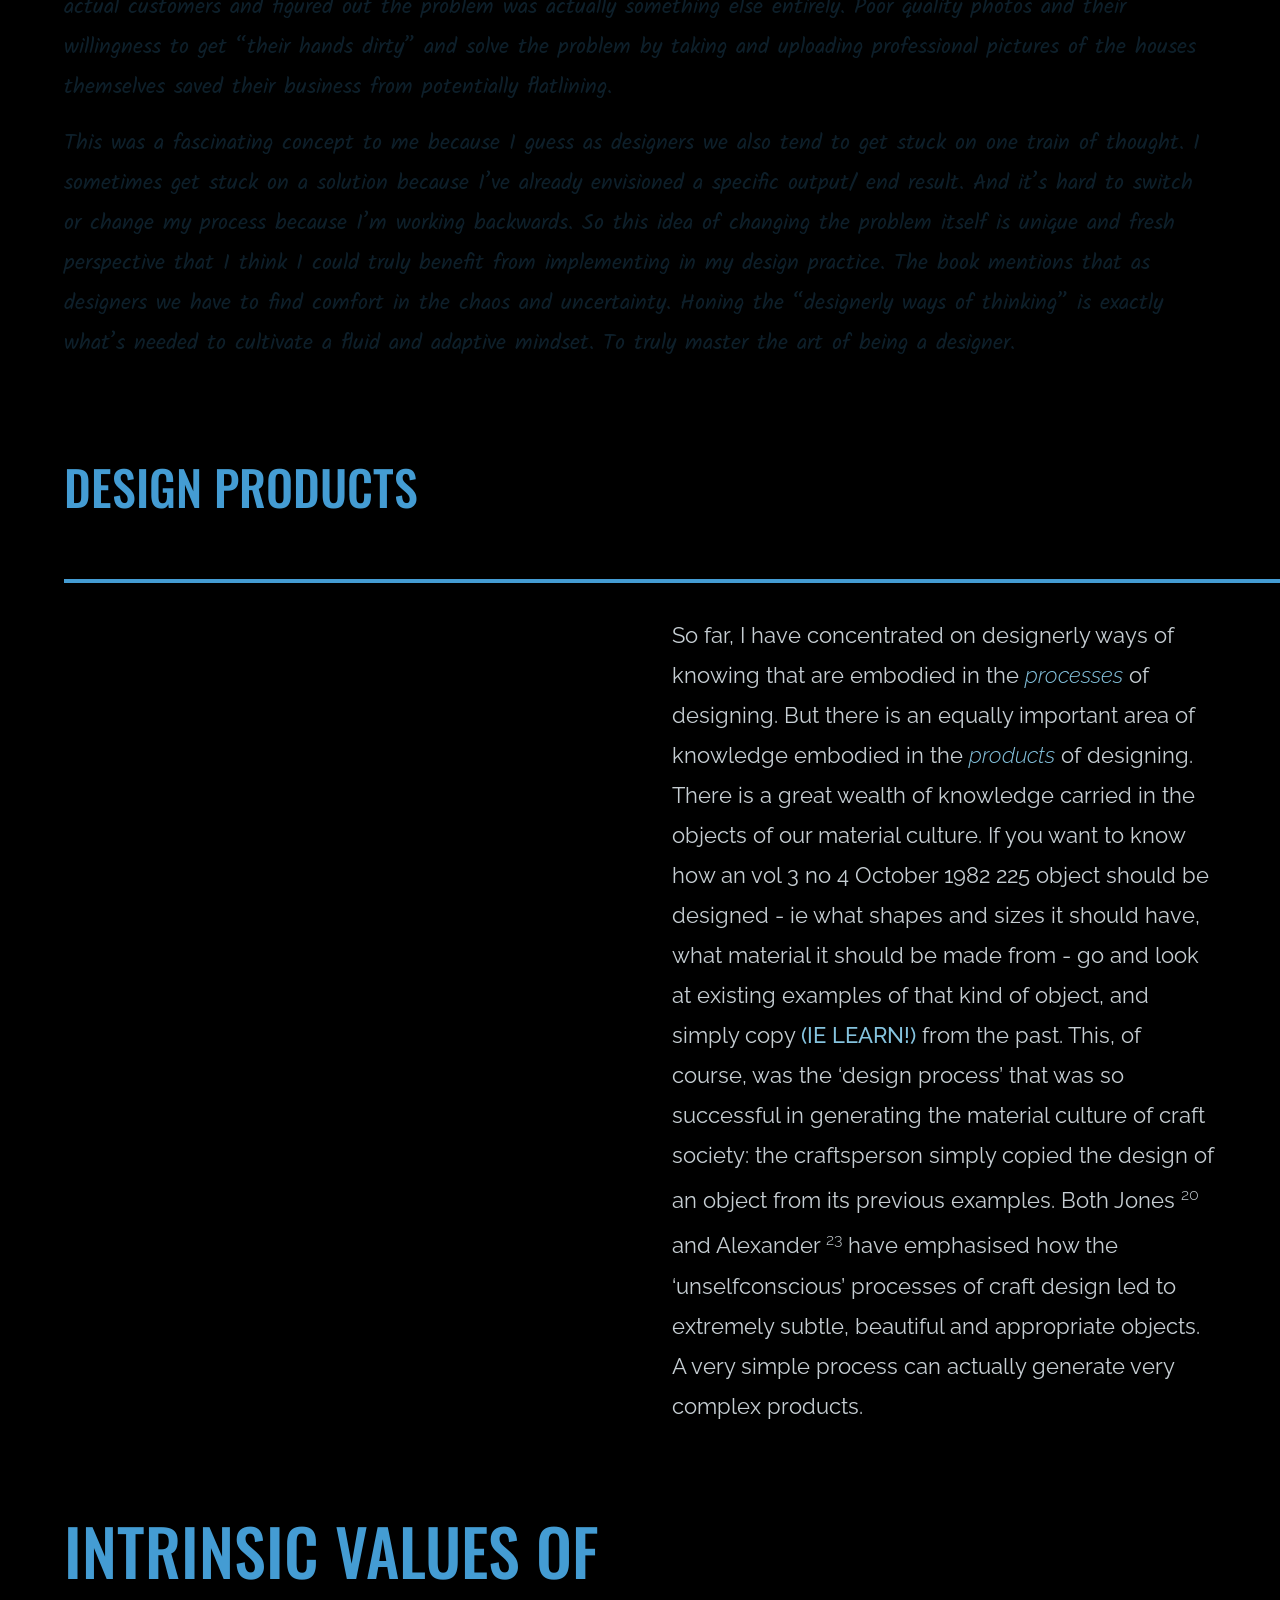
==== commit e20388d7: "Readme Updated" ====
--- a/index.html
+++ b/index.html
@@ -257,17 +257,17 @@
 						<li class="reference">
 							<sup>1</sup>
 							<span class="author">Royal College of Art</span>
-							<cite>Design in general education Royal College of Art, London (1979)</cite>
+							<cite>Design in general education </cite>Royal College of Art, London (1979)
 						</li>
 						<li class="reference">
 							<sup>2</sup>
 							<span class="author">Archer, B </span>
-							<cite>‘The three Rs’ Design Studies Vol 1 No 1 (July 1979) pp18-20</cite>
+							<cite>‘The three Rs’ </cite> Design Studies Vol 1 No 1 (July 1979) pp18-20
 						</li>
 						<li class="reference">
 							<sup>3</sup>
 							<span class="author">Cross, N, Naughton, J and Walker, D</span>
-							<cite>‘Design method and scientific method’ Design Studies Vol 2 No 4 (October 1981) pp 195-201</cite>
+							<cite>‘Design method and scientific method’ </cite> Design Studies Vol 2 No 4 (October 1981) pp 195-201</cite>
 						</li>
 						<li class="reference">
 							<sup>4</sup>
--- a/style.css
+++ b/style.css
@@ -2,8 +2,8 @@
 
 /* colours */
 --background:rgb(0, 0, 0);
---primarycolour:rgb(88, 162, 208);
---secondarycolour:rgb(155, 205, 227);
+--primarycolour:rgb(68, 156, 211);
+--secondarycolour:rgb(133, 195, 222);
 --textcolour:rgb(198, 206, 211);
 --accentcolour: rgb(58, 46, 193);
 /* type */
@@ -12,18 +12,21 @@
 --response-typeface:'kalam';
 --base-text-size: 1rem;
 --body-content-size: calc(1.4*var(--base-text-size));
+--reference-size: calc(1.2*var(var(--base-text-size)));
+--metadata-size: calc(1.5*var(--base-text-size));
 --base-text-weight:100;
 --base-text-height: calc(2.5*var(--base-text-size));
 /* Spacing */
 --base-spacing:1rem;
---page-start: calc(2*var(--base-spacing));
 --paragraph-spacing:var(--base-spacing);
---section-spacing: calc(2*var(--base-spacing));
---content-indent: calc(2*var(--base-spacing));
---content-end: calc(2*var(--base-spacing));
-/* heading */
+--section-spacing: calc(2*var(--paragraph-spacing));
+--page-start: var(--section-spacing);
+--content-indent: var(--section-spacing);
+--content-end: var(--content-indent);
+/* Width */
+--reading-width: calc(90*var(--base-spacing));
 --heading-width: calc(35*var(--base-spacing));
---heading-line-length: calc(90*var(--base-spacing));
+--heading-line-length: var(--reading-width);
 /* inset */
 --inset: calc(3*var(--base-padding));
 
@@ -33,6 +36,7 @@
 
 	background-color: var(--background);
 	font-family: var(--text-typeface);
+	max-inline-size: var(--reading-width);
 	margin-inline-start: var(--content-indent);
 	margin-inline-end: var(--content-end);
 	line-height:var(--base-text-height);
@@ -52,6 +56,7 @@
 	margin-block-end: var(--section-spacing);
 	text-transform: uppercase;
 	/* height: 100vh; */
+	/* margin-inline: auto; - DOES THIS WORK? iS IT OKAY TO USE? */
 
 }
 
@@ -60,7 +65,7 @@
 	content: "";
 	display: block;
 	width: calc(var(--heading-line-length) - var(--content-end));
-	/* max-width: var(--content-end); */
+	/* max-width: calc(var(--heading-line-length) - var(--content-end)); */
 	border-top: 0.5rem solid var(--primarycolour);
 	margin-inline-end: var(--heading-width);
 	margin-block-start: var(--section-spacing);
@@ -73,8 +78,8 @@
 	color:var(--primarycolour);
 	font-family: var(--heading-typeface);
 	font-weight: calc(5*var(--base-text-weight));
-	line-height: calc(2*var(--base-text-height));
-	margin-inline-start: calc(2* var(--base-spacing));
+	line-height: calc(3*var(--base-text-height));
+	margin-inline-start: var(--content-indent);
 	max-inline-size: var(--heading-width);
 	margin-block-start: calc(2* var(--section-spacing));
 	text-transform: uppercase;
@@ -124,11 +129,11 @@
 section p {
 
 	font-family: var(--text-typeface);
-	/* font-size: calc(1.5*var(--base-text-size)); */
+	/* font-size: var(--metadata-size); */
 	font-size: var(--body-content-size);
 	font-weight: calc(4*var(--base-text-weight));
 	color: var(--textcolour);
-	margin-inline-start: calc(18*var(--content-indent));
+	margin-inline-start: calc(20*var(--content-indent));
 	margin-inline-end:var(--content-end);
 	margin-block-start: var(--paragraph-spacing);
 	margin-block-end: var(--paragraph-spacing);
@@ -176,7 +181,7 @@
 
 	color: var(--textcolour);
 	font-family: var(--heading-typeface);
-	font-size: calc(1.5*var(--base-text-size));
+	font-size: var(--metadata-size);
 	margin-inline-start: var(--content-indent);
 	margin-block-end: var(--paragraph-spacing);
 	text-transform: uppercase;
@@ -192,7 +197,7 @@
 time {
 
 	font-family: var(--heading-typeface);
-	font-size: calc(1.5*var(--base-text-size));
+	font-size: var(--metadata-size);
 	color: var(--textcolour)
 
 }
@@ -226,7 +231,7 @@
 
 	font-family: var(--text-typeface);
 	font-size: var(--body-content-size);
-	margin-inline-start: calc(18*var(--content-indent));
+	margin-inline-start: calc(20*var(--content-indent));
 	margin-inline-end: var(--content-end);
 	color: var(--textcolour);
 	list-style-type: disc;
@@ -238,6 +243,9 @@
 ol {
 
 	list-style-type: none;
+	font-family: var(--text-typeface);
+	font-size: var(--body-content-size);
+	color: var(--textcolour);
 
 }
 
@@ -258,9 +266,8 @@
 	font-size: var(--body-content-size);
 	margin-inline-start:var(--content-indent);
 	font-style: bold;
-	/* color: rgb(169, 152, 202); */
-
- }
+
+}
 
  em, cite {
 
@@ -296,8 +303,17 @@
 
 span {
 
-	color: var(--textcolour);
-	font-weight: calc(5*var(--base-text-weight));
+	/* color: var(--textcolour);
+	font-weight: calc(2*var(--base-text-weight)); */
+	font-size: var(--reference-size);
+
+}
+
+span .author {
+
+	color: var(--textcolour);
+	font-weight: calc(6*var(--base-text-weight));
+	font-size: var(--reference-size);
 
 }
 
@@ -317,7 +333,11 @@
 	margin-inline-end: var(--content-end);
 	margin-block-start: calc(2*var(--section-spacing));
 	margin-block-end: var(--section-spacing);
-	padding-inline-start: calc(5*var(--section-spacing));
+	padding-inline-start: calc(5.5*var(--section-spacing));
+	padding-block-start: var(--paragraph-spacing);
+	padding-block-end: var(--paragraph-spacing);
+	border-end-end-radius: 2rem;
+	border-top-left-radius: 2rem;
 	display: block;
 	background-color: var(--accentcolour);
 	position: sticky;
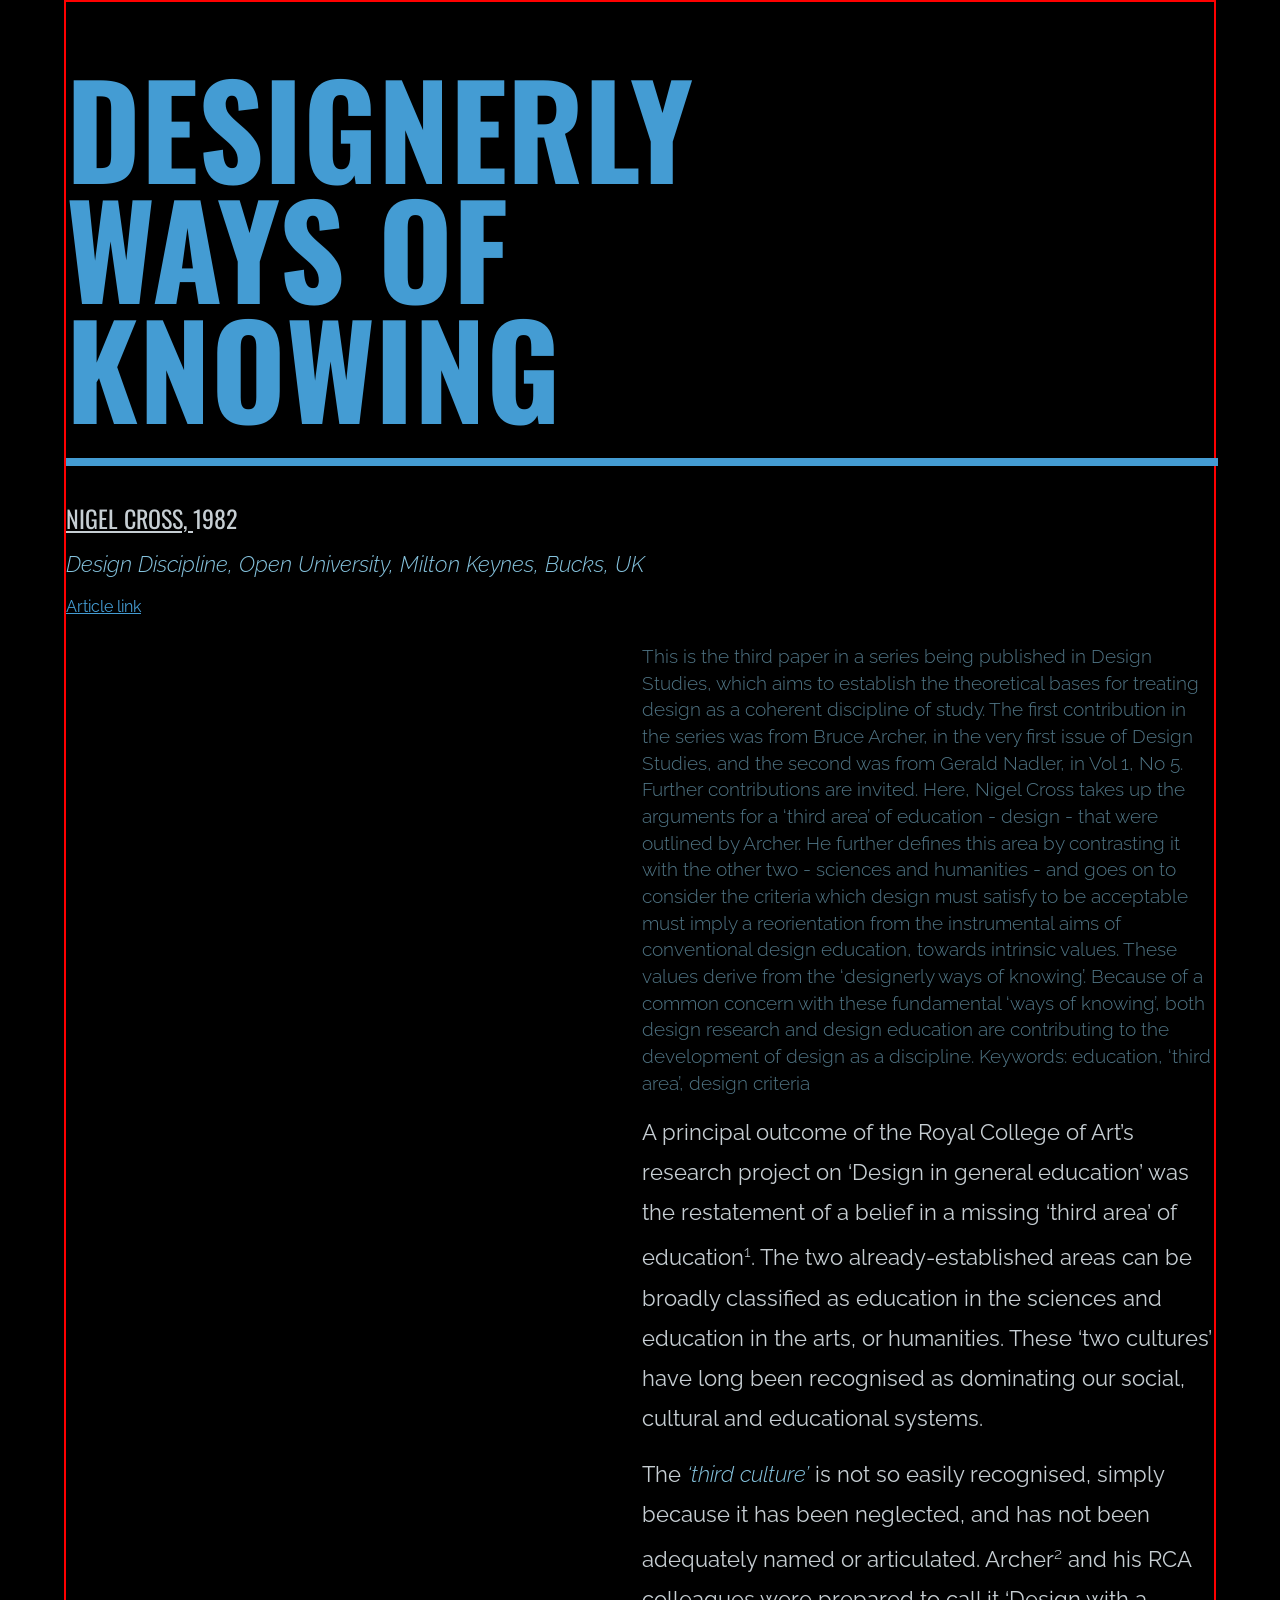
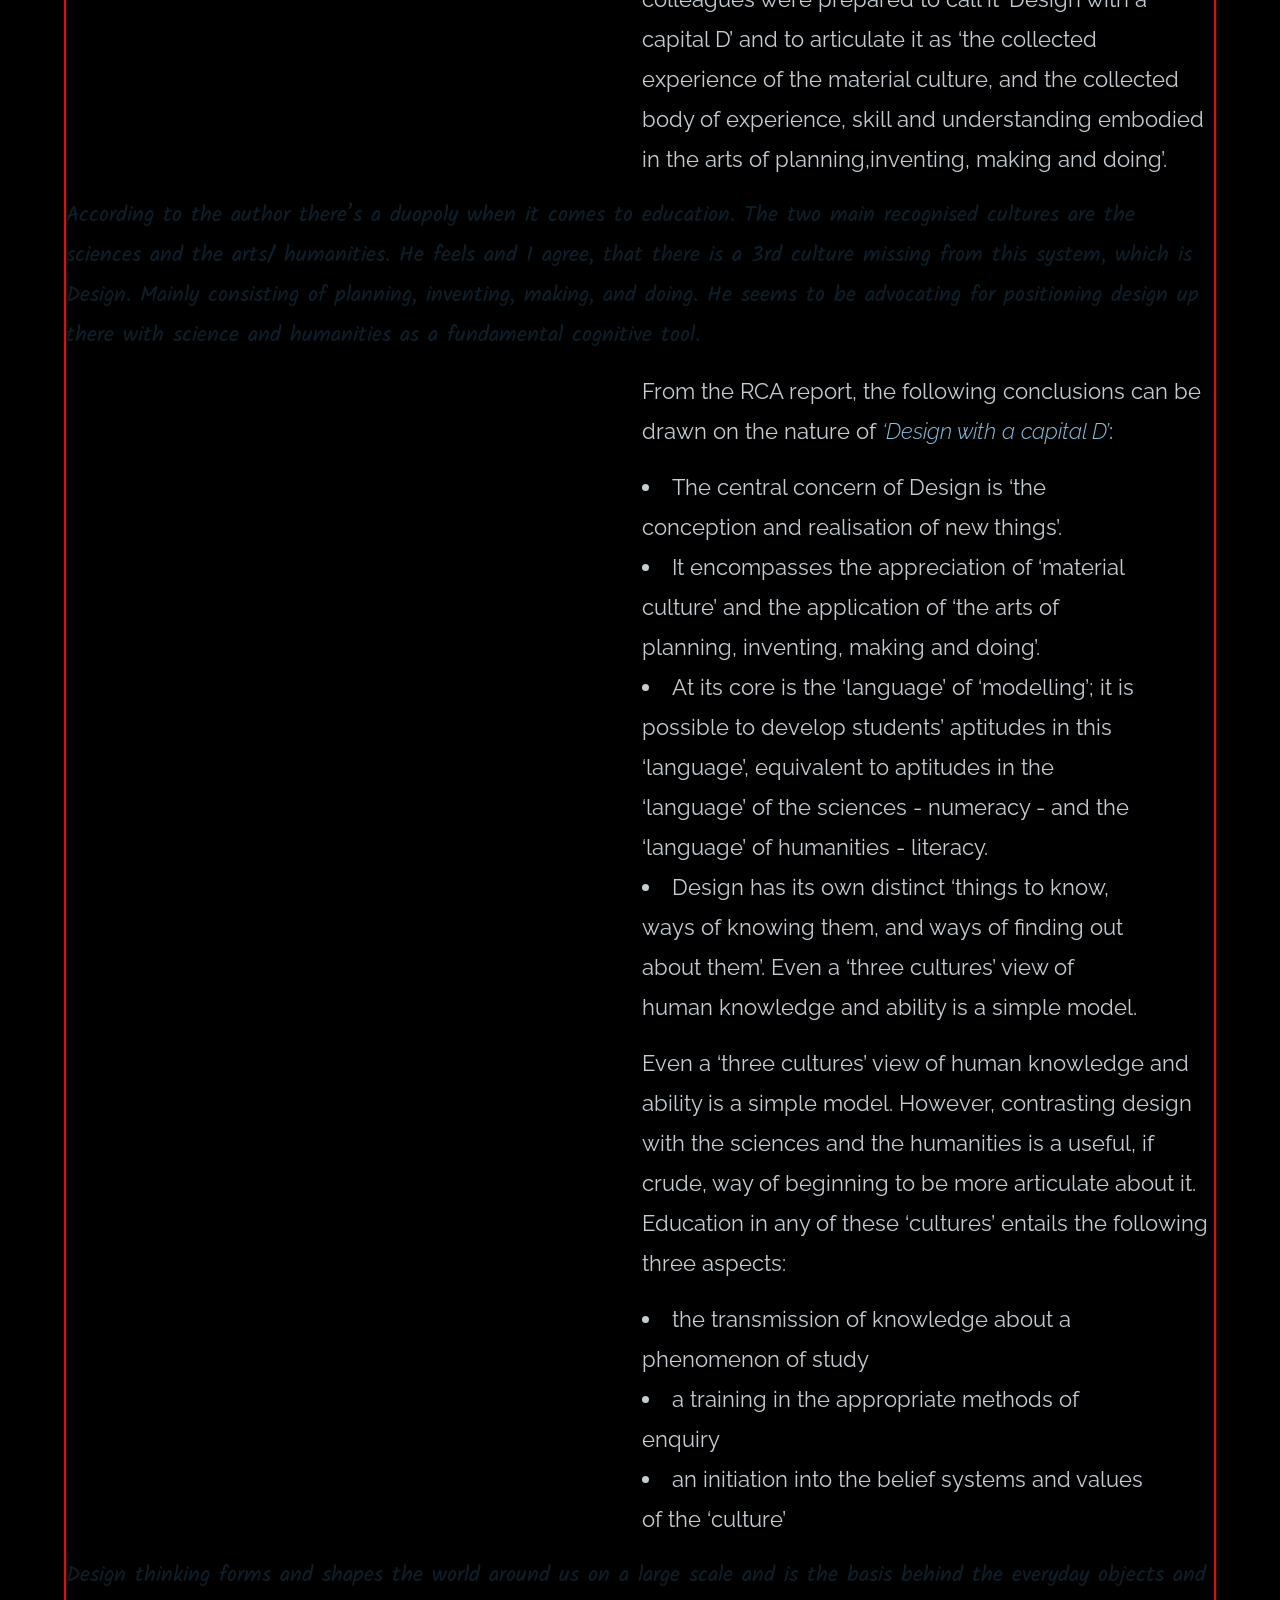
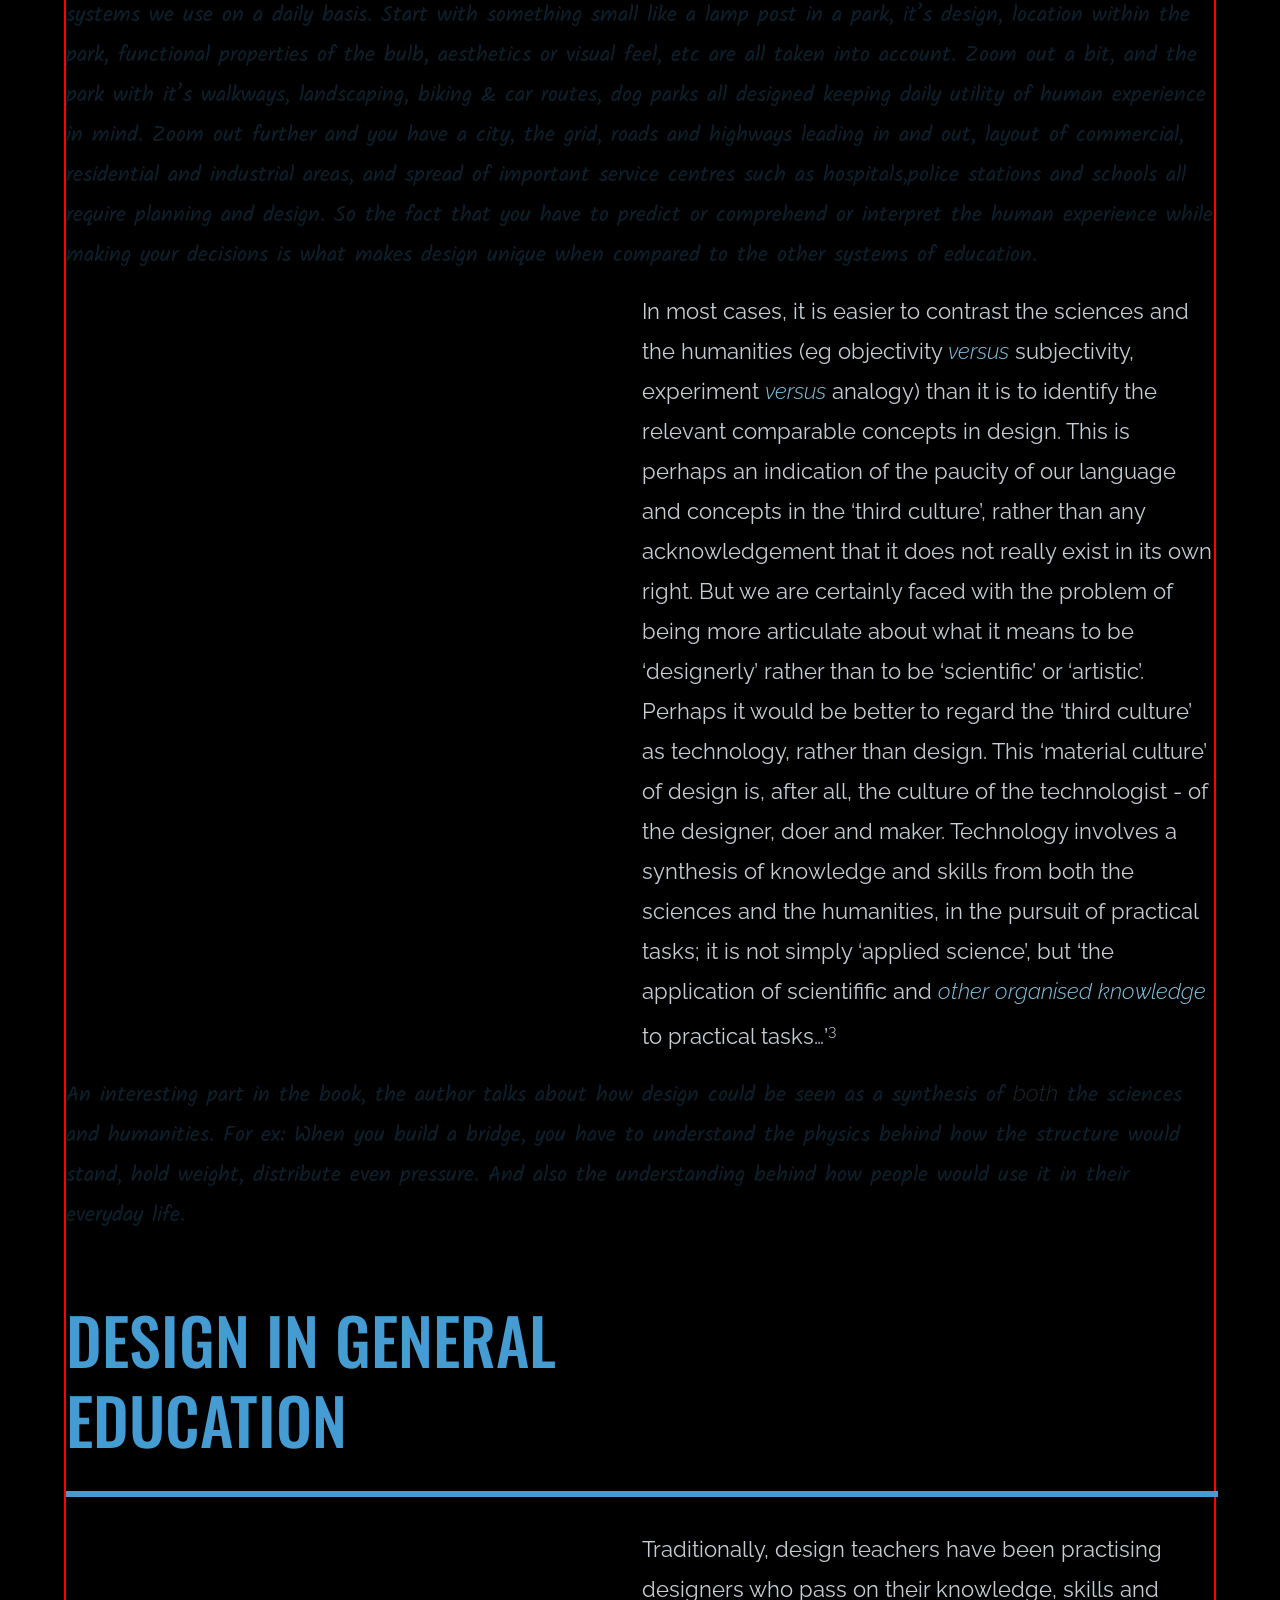
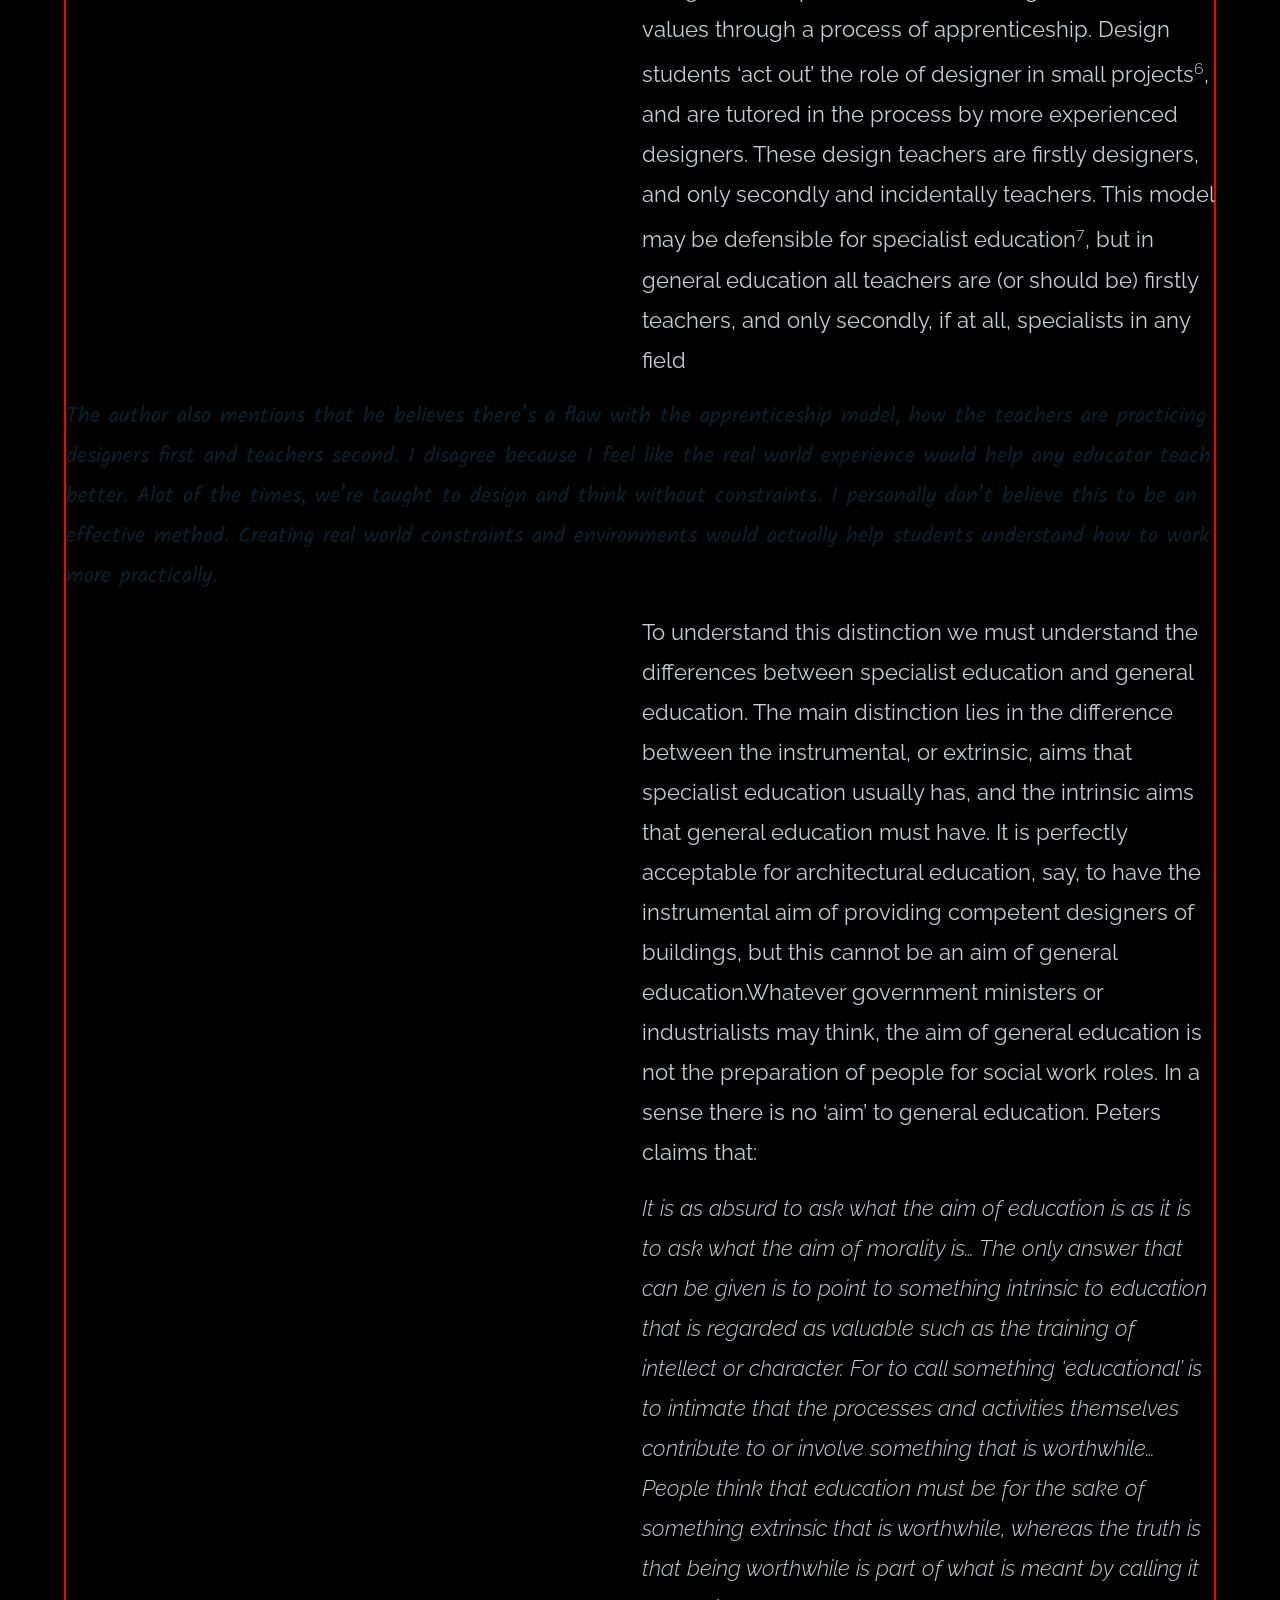
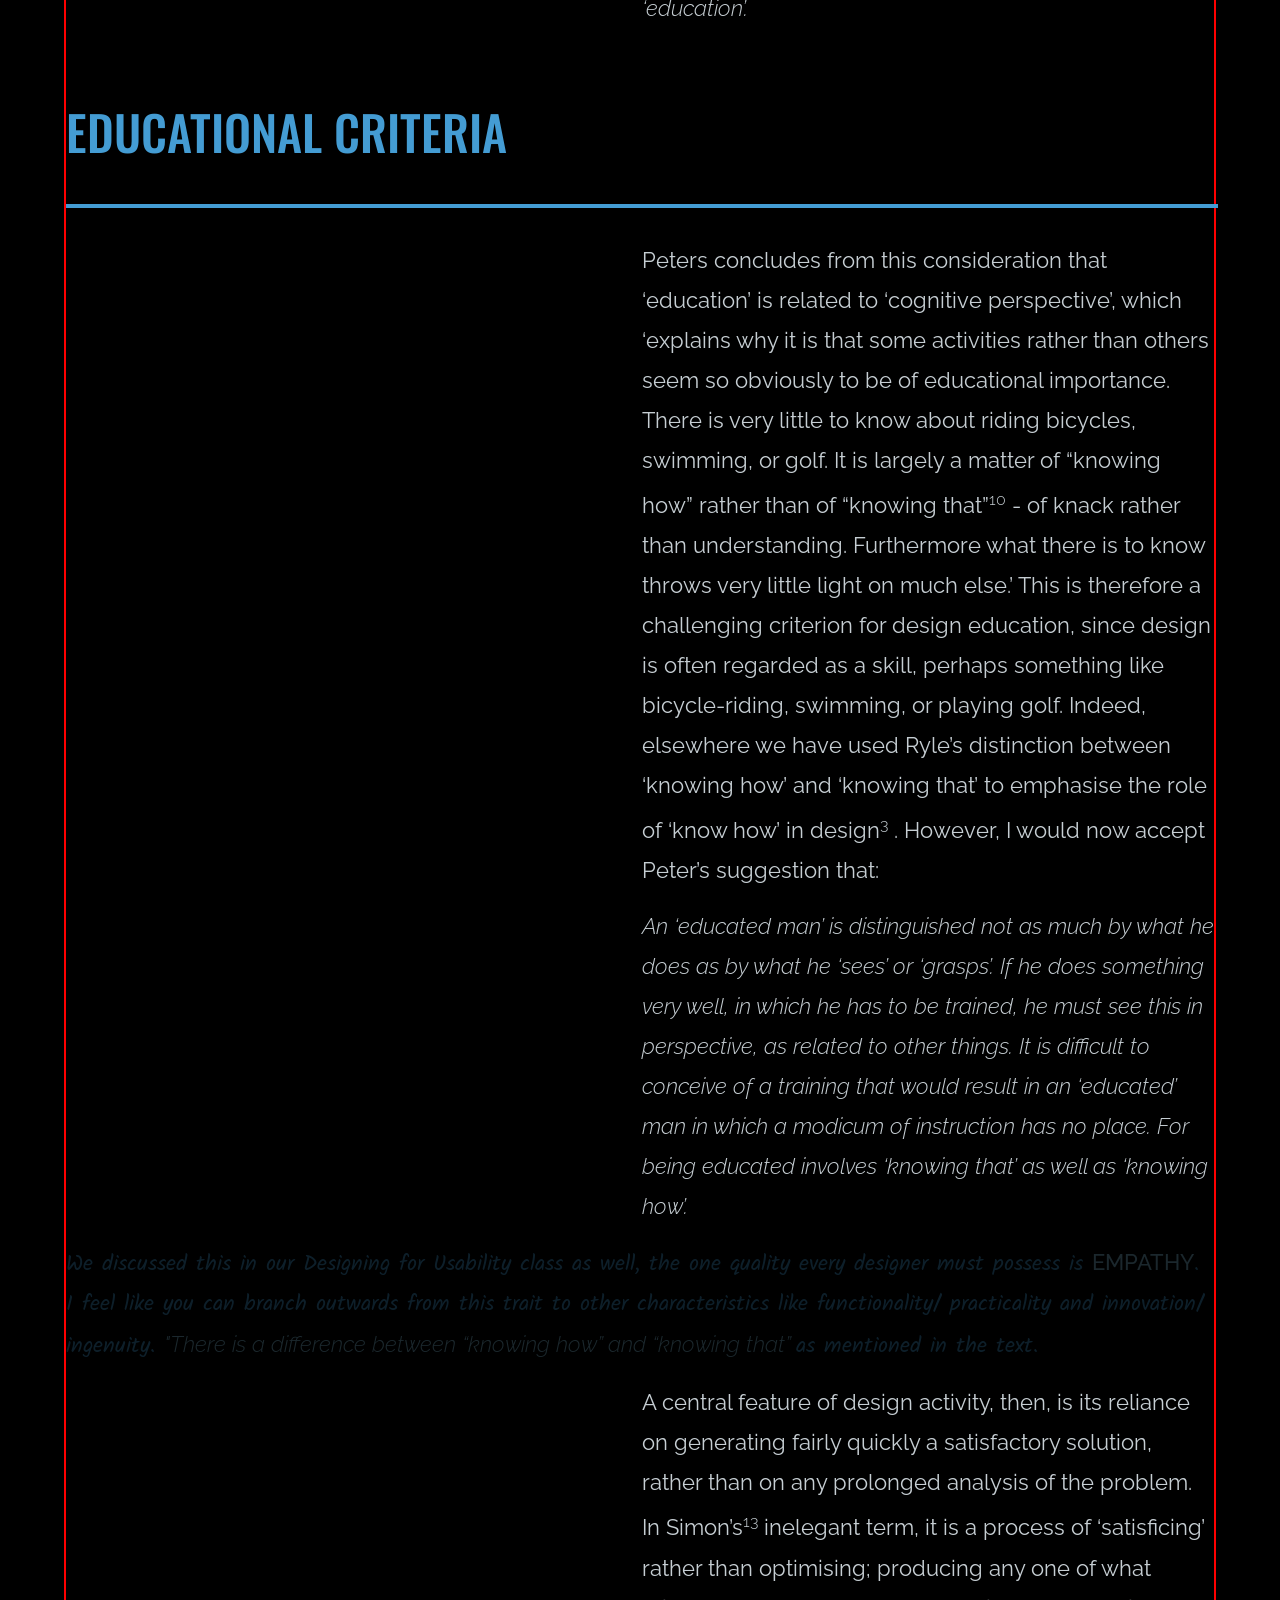
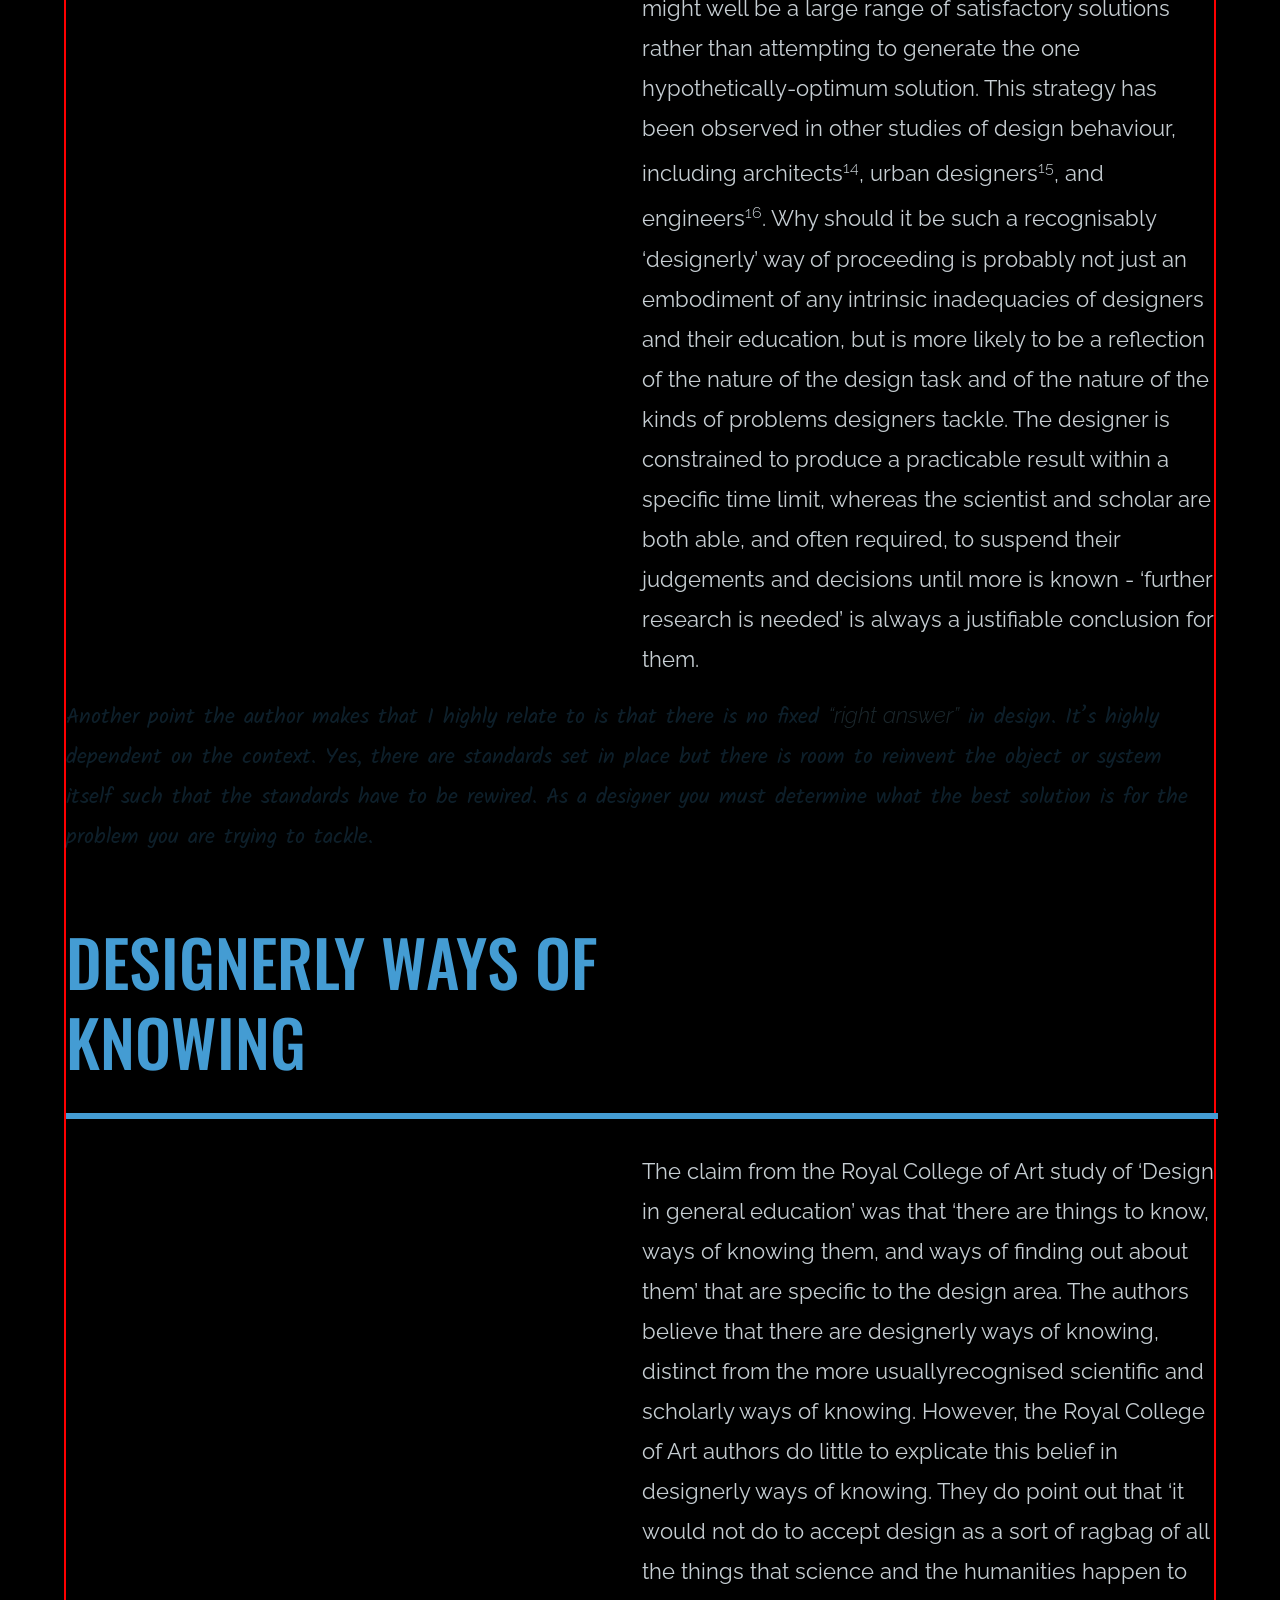
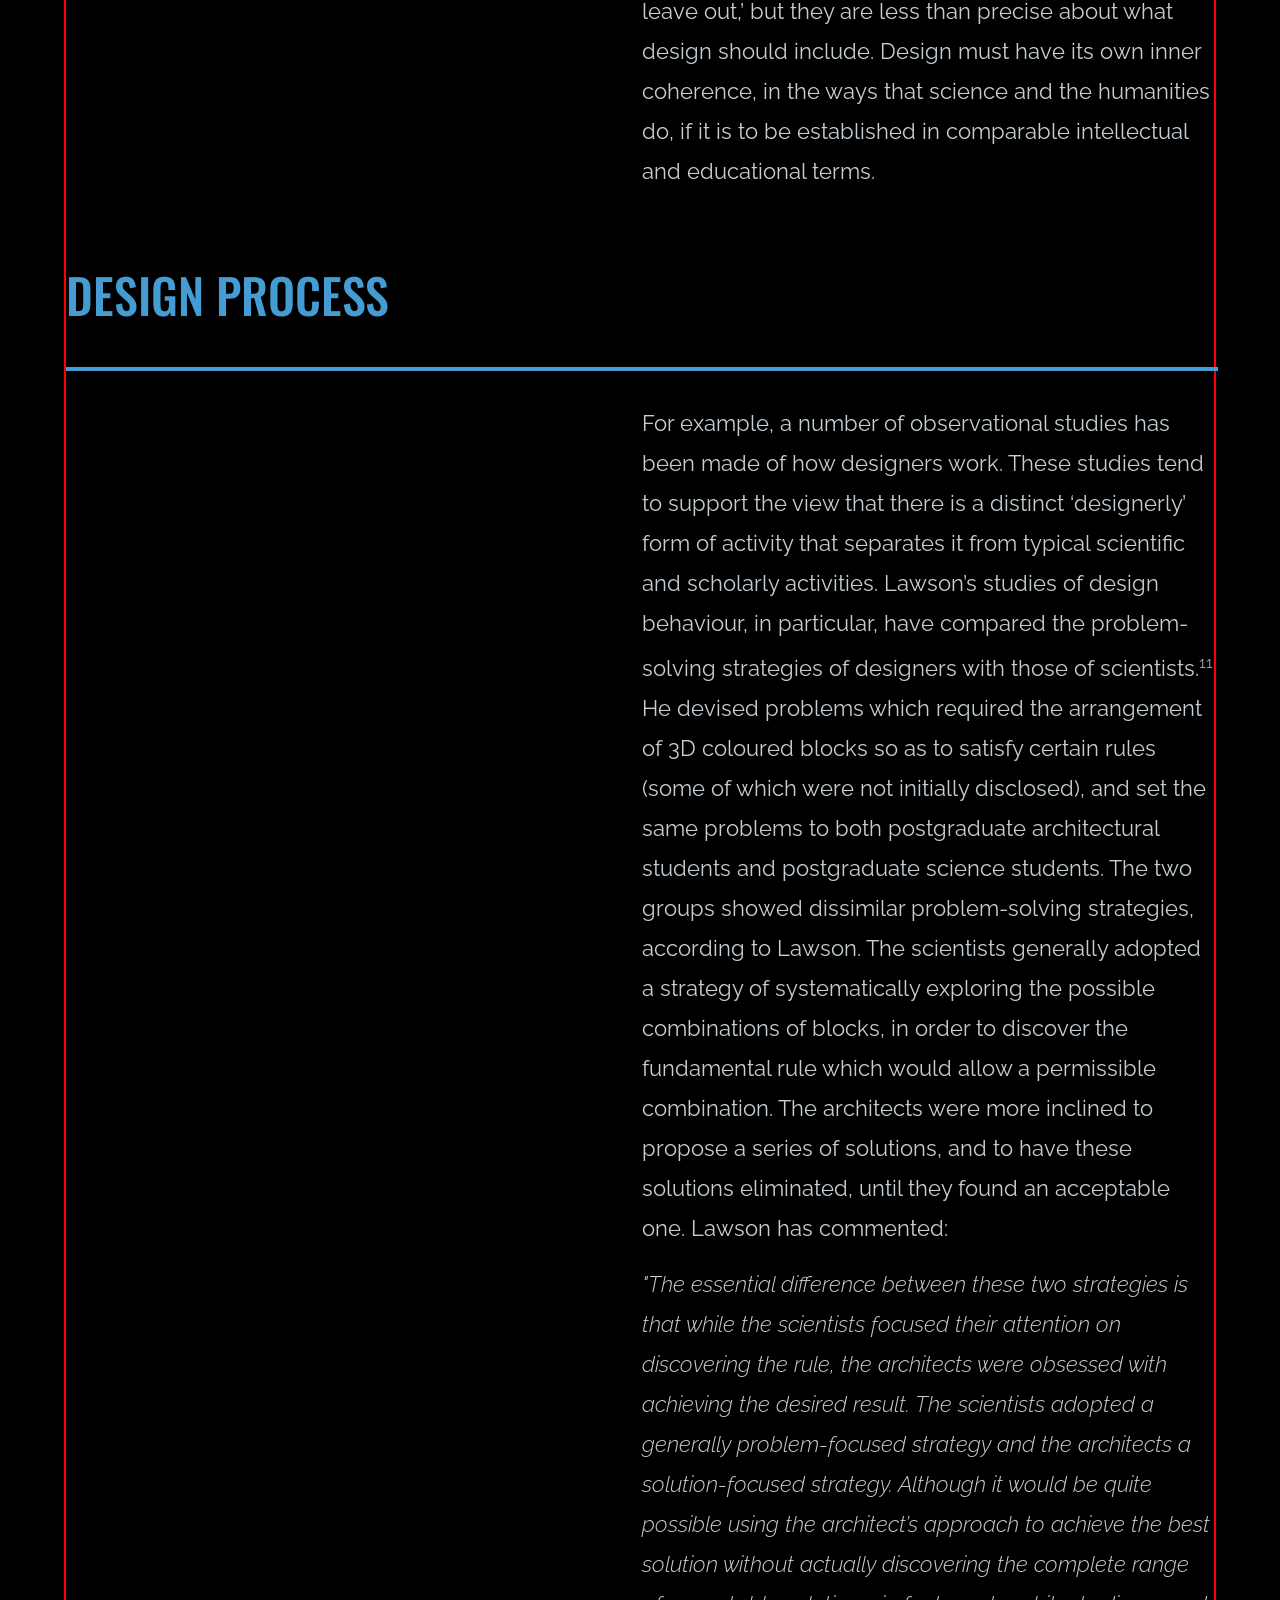
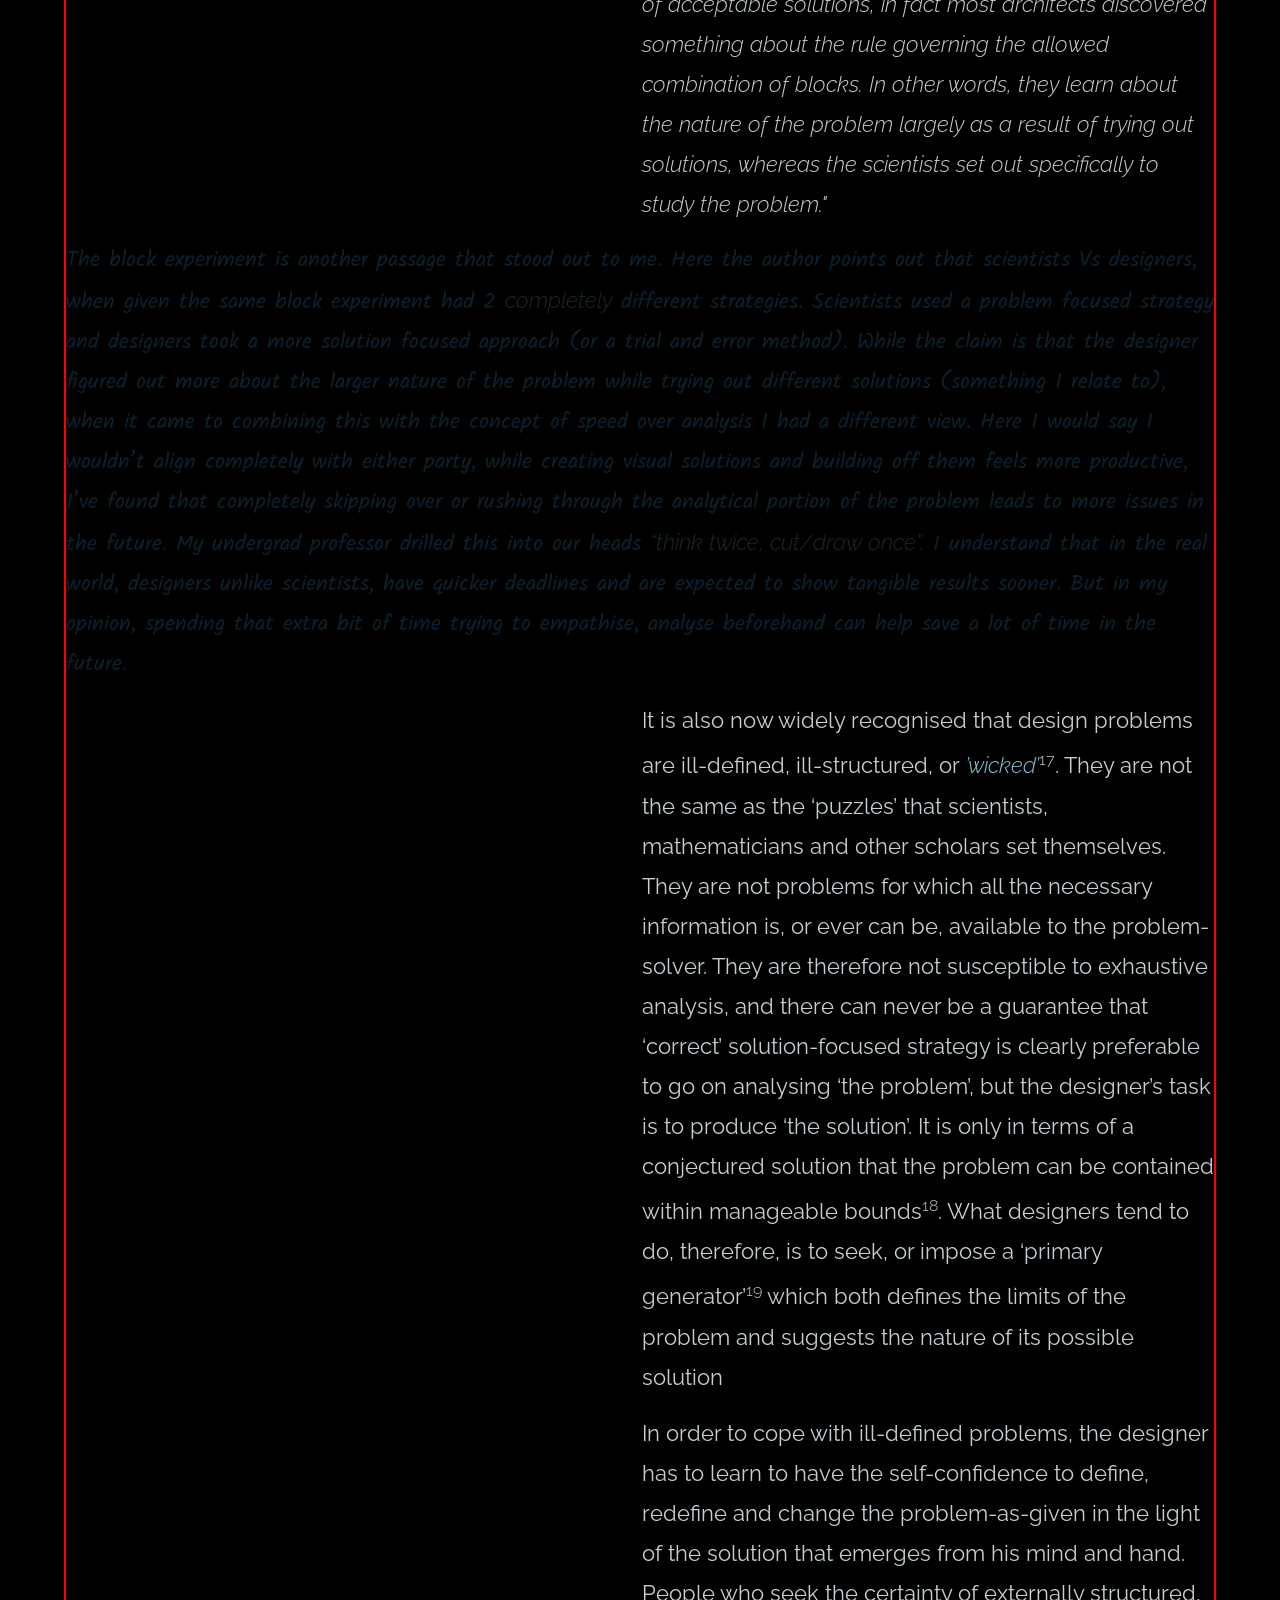
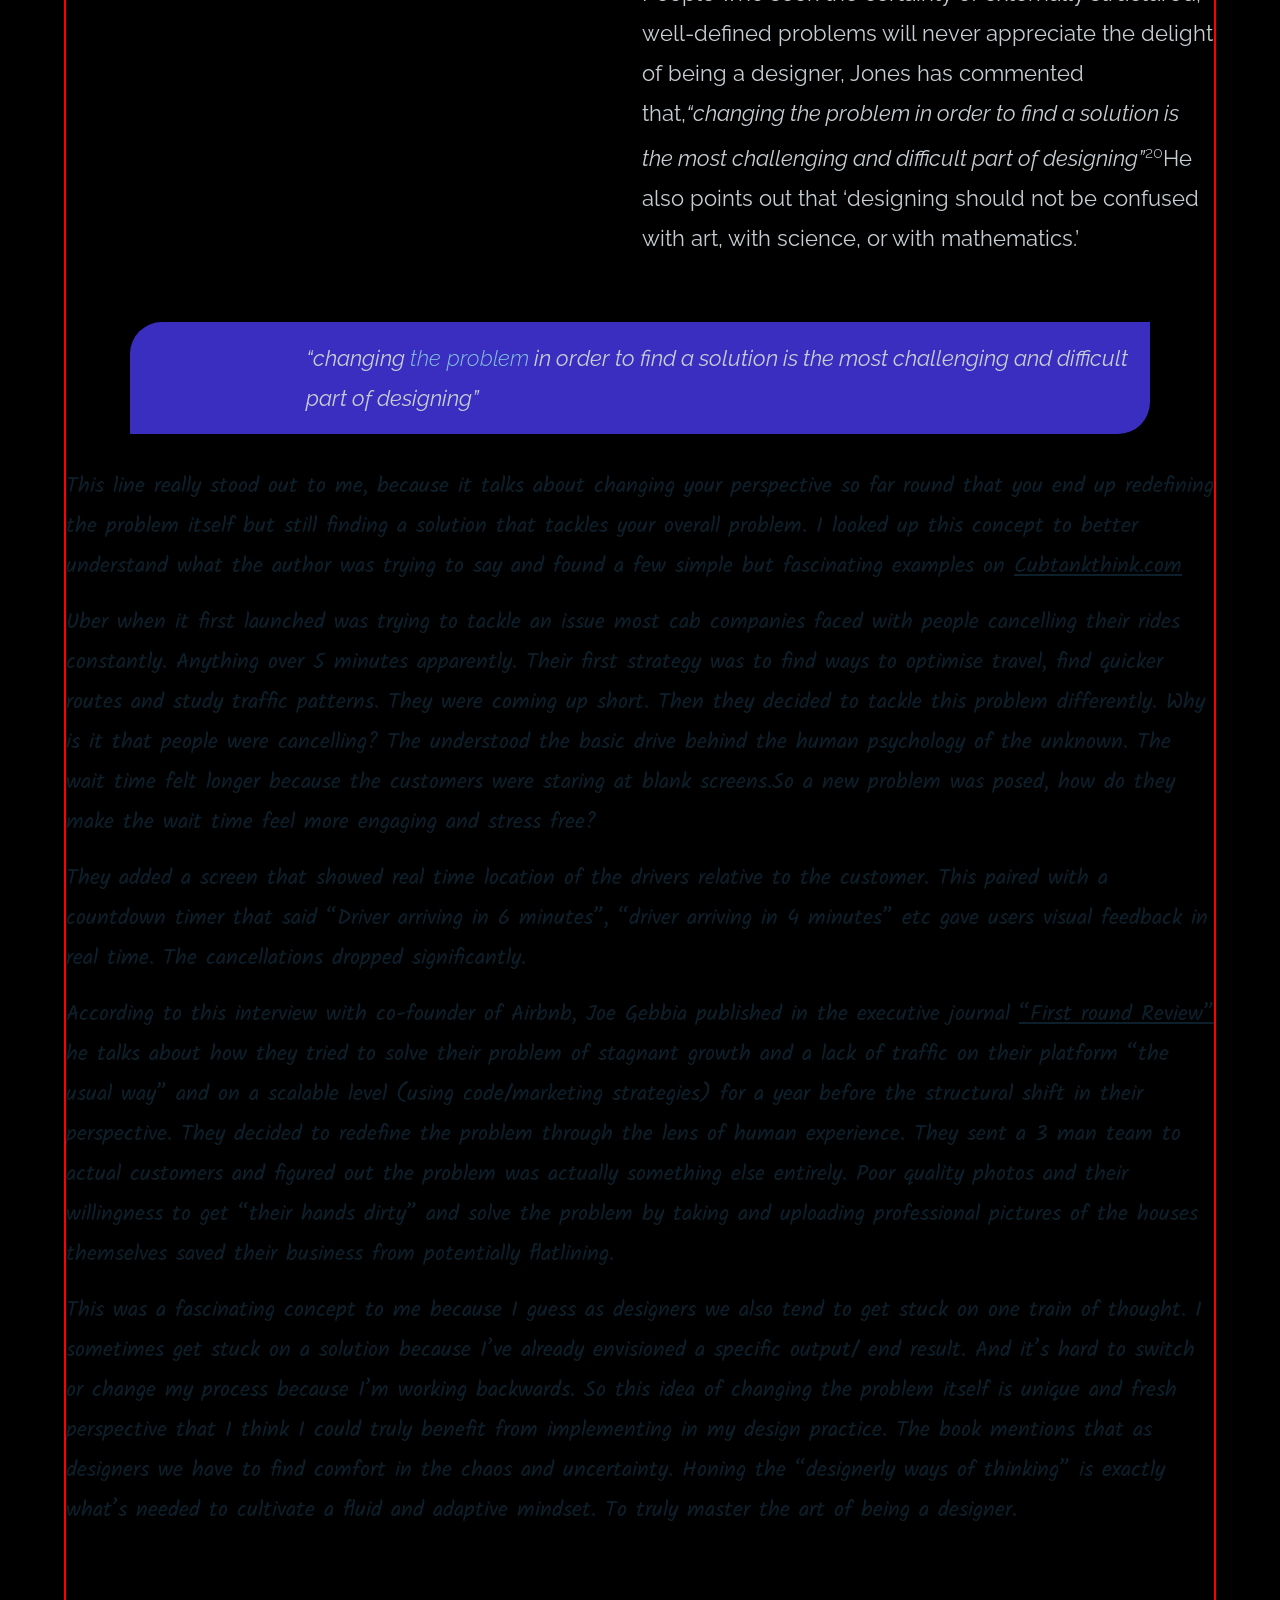
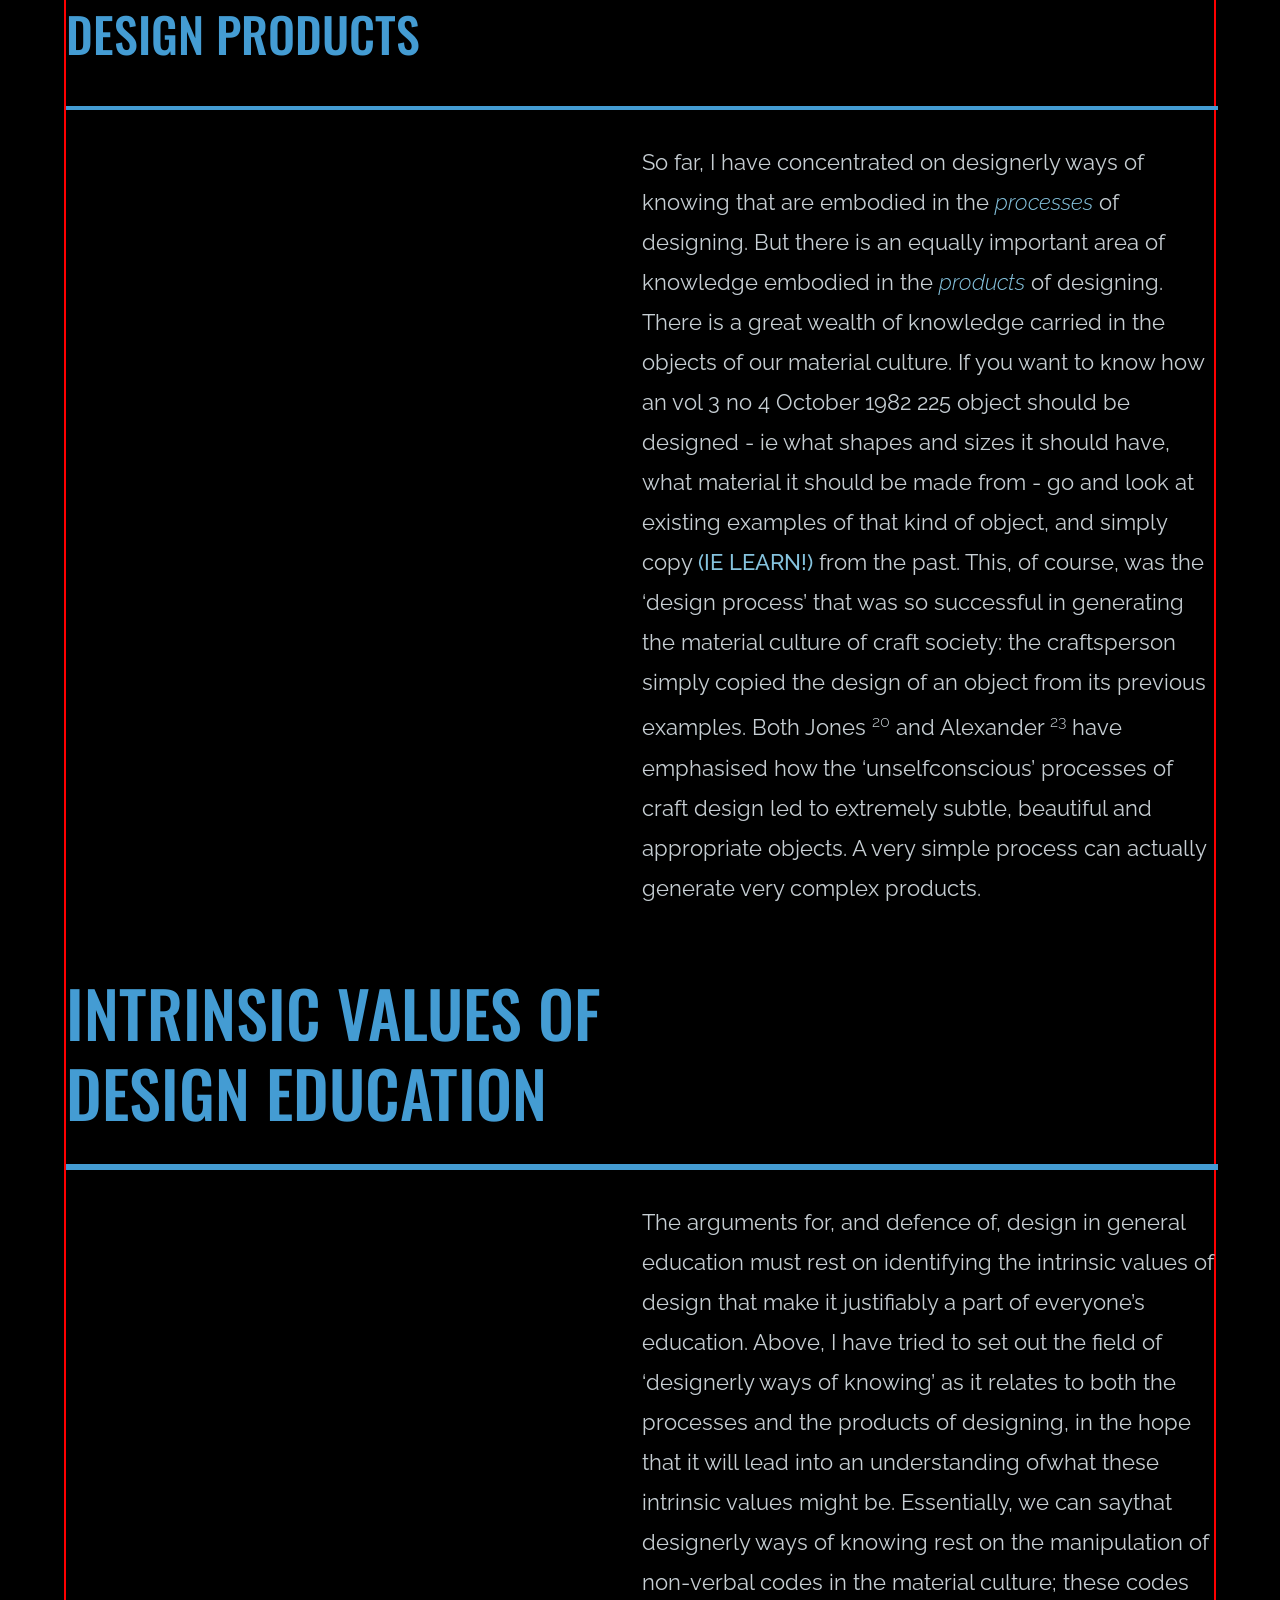
==== commit a3e023a0: "Fixing width issues" ====
--- a/index.html
+++ b/index.html
@@ -63,7 +63,7 @@
 
 				<aside class="response">
 
-					<p class="response">According to the author there’s a duopoly when it comes to education. The two main recognised cultures are the sciences and the arts/humanities. He feels and I agree, that there is a 3rd culture missing from this system, which is Design. Mainly consisting of planning, inventing, making, and doing. He seems to be advocating for positioning design up there with science and humanities as a fundamental cognitive tool.</p>
+					<p class="response">According to the author there’s a duopoly when it comes to education. The two main recognised cultures are the sciences and the arts/ humanities. He feels and I agree, that there is a 3rd culture missing from this system, which is Design. Mainly consisting of planning, inventing, making, and doing. He seems to be advocating for positioning design up there with science and humanities as a fundamental cognitive tool.</p>
 
 				</aside>
 
--- a/style.css
+++ b/style.css
@@ -6,29 +6,44 @@
 --secondarycolour:rgb(133, 195, 222);
 --textcolour:rgb(198, 206, 211);
 --accentcolour: rgb(58, 46, 193);
-/* type */
+/* typeface */
 --heading-typeface:'oswald';
 --text-typeface:'raleway';
 --response-typeface:'kalam';
+/* type size */
 --base-text-size: 1rem;
---body-content-size: calc(1.4*var(--base-text-size));
---reference-size: calc(1.2*var(var(--base-text-size)));
+--body-size: calc(1.4*var(--base-text-size));
+--reference-size: calc(1.2*var(--base-text-size));
 --metadata-size: calc(1.5*var(--base-text-size));
+--subheading-size: calc(3*var(--base-text-size));
+--heading-size: calc(4*var(--base-text-size));
+--title-size: calc(8*var(--base-text-size));
+/* type weight */
 --base-text-weight:100;
---base-text-height: calc(2.5*var(--base-text-size));
+--thin-wt: calc(3*var(--base-text-weight));
+--regular-wt: calc(4*var(--base-text-weight));
+--medium-wt: calc(5*var(--base-text-weight));
+--bold-wt: calc(8*var(--base-text-weight));
 /* Spacing */
---base-spacing:1rem;
+--base-spacing: var(--base-text-size);
 --paragraph-spacing:var(--base-spacing);
 --section-spacing: calc(2*var(--paragraph-spacing));
---page-start: var(--section-spacing);
---content-indent: var(--section-spacing);
+--page-start: calc(2*var(--section-spacing));
+--content-indent: var(--page-start);
 --content-end: var(--content-indent);
+/* leading */
+--regular-leading: calc(2.5*var(--base-text-size));
+--tight-leading: calc(var(--regular-leading)/1.5);
+--relaxed-leading: calc(2*var(--regular-leading));
+--loose-leading: calc(3*var(--regular-leading));
 /* Width */
---reading-width: calc(90*var(--base-spacing));
+/* --reading-width: calc(96*var(--base-spacing)); */
+--reading-width: calc(100vw - 2*var(--content-indent));
 --heading-width: calc(35*var(--base-spacing));
+--content-start: calc(var(--reading-width)/2);
 --heading-line-length: var(--reading-width);
 /* inset */
---inset: calc(3*var(--base-padding));
+--inset: calc(3*var(--base-spacing));
 
 }
 
@@ -36,10 +51,13 @@
 
 	background-color: var(--background);
 	font-family: var(--text-typeface);
+	font-weight: var(--regular-wt);
+	line-height:var(--regular-leading);
+	inline-size: calc(100vw - var(--content-indent));
+	margin-inline-start: var(--content-indent);
 	max-inline-size: var(--reading-width);
-	margin-inline-start: var(--content-indent);
-	margin-inline-end: var(--content-end);
-	line-height:var(--base-text-height);
+	margin-inline: auto;
+	border: 2px solid red;
 
 }
 
@@ -47,16 +65,14 @@
 
 	color:var(--primarycolour);
 	font-family:var(--heading-typeface);
-	font-size: calc(7*var(--base-text-size));
-	font-weight: calc(8*var(--base-text-weight));
-	line-height: calc(3*var(--base-text-height));
-	margin-inline-start: var(--content-indent);
+	font-size: var(--title-size);
+	font-weight: var(--bold-wt);
+	line-height: var(--loose-leading);
 	max-inline-size: var(--heading-width);
 	margin-block-start:var(--page-start);
 	margin-block-end: var(--section-spacing);
 	text-transform: uppercase;
 	/* height: 100vh; */
-	/* margin-inline: auto; - DOES THIS WORK? iS IT OKAY TO USE? */
 
 }
 
@@ -64,12 +80,10 @@
 
 	content: "";
 	display: block;
-	width: calc(var(--heading-line-length) - var(--content-end));
+	width: var(--heading-line-length);
 	/* max-width: calc(var(--heading-line-length) - var(--content-end)); */
 	border-top: 0.5rem solid var(--primarycolour);
-	margin-inline-end: var(--heading-width);
 	margin-block-start: var(--section-spacing);
-	/* vertical-align: middle; */
 
 }
 
@@ -77,27 +91,25 @@
 
 	color:var(--primarycolour);
 	font-family: var(--heading-typeface);
-	font-weight: calc(5*var(--base-text-weight));
-	line-height: calc(3*var(--base-text-height));
-	margin-inline-start: var(--content-indent);
+	font-weight: var(--medium-wt);
+	line-height: var(--relaxed-leading);
 	max-inline-size: var(--heading-width);
-	margin-block-start: calc(2* var(--section-spacing));
+	margin-block-start: var(--page-start);
 	text-transform: uppercase;
-	/* margin-block-end: calc(4* var(--base-spacing)); */
 	/* text-align: center; */
 
 }
 
 h2 {
 
-	font-size: calc(4*var(--base-text-size));
+	font-size: var(--heading-size);
 	margin-block-end: var(--section-spacing);
 
 }
 
 h3 {
 
-	font-size: calc(3*var(--base-text-size));
+	font-size: var(--subheading-size);
 	margin-block-end: var(--section-spacing);
 
 }
@@ -106,8 +118,7 @@
 
 	content: "";
 	display: block;
-	width: calc(var(--heading-line-length) - var(--content-end));
-	/* max-width: var(--content-end); */
+	width: var(--heading-line-length);
 	border-top: 0.4rem solid var(--primarycolour);
 	margin-block-start: var(--section-spacing);
 	/* vertical-align: middle; */
@@ -118,8 +129,7 @@
 
 	content: "";
 	display: block;
-	width: calc(var(--heading-line-length) - var(--content-end));
-	/* max-width: var(--content-end); */
+	width: var(--heading-line-length);
 	border-top: 0.3rem solid var(--primarycolour);
 	margin-block-start: var(--section-spacing);
 	/* vertical-align: middle; */
@@ -129,12 +139,9 @@
 section p {
 
 	font-family: var(--text-typeface);
-	/* font-size: var(--metadata-size); */
-	font-size: var(--body-content-size);
-	font-weight: calc(4*var(--base-text-weight));
-	color: var(--textcolour);
-	margin-inline-start: calc(20*var(--content-indent));
-	margin-inline-end:var(--content-end);
+	font-size: var(--body-size);
+	color: var(--textcolour);
+	margin-inline-start: var(--content-start);
 	margin-block-start: var(--paragraph-spacing);
 	margin-block-end: var(--paragraph-spacing);
 	/* text-wrap: balance; */
@@ -144,10 +151,8 @@
 .response p {
 
 	font-family: var(--response-typeface);
-	font-size: var(--body-content-size);
+	font-size: var(--body-size);
 	color: var(--primarycolour);
-	margin-inline-start: calc(1* var(--content-indent));
-	margin-inline-end: var(--content-end);
 	margin-block-start: var(--paragraph-spacing);
 	opacity: 20%;
 	/* text-wrap: balance; */
@@ -182,7 +187,7 @@
 	color: var(--textcolour);
 	font-family: var(--heading-typeface);
 	font-size: var(--metadata-size);
-	margin-inline-start: var(--content-indent);
+	/* margin-inline-start: var(--content-indent); */
 	margin-block-end: var(--paragraph-spacing);
 	text-transform: uppercase;
 
@@ -202,16 +207,11 @@
 
 }
 
-a.article {
-
-	margin-inline-start: var(--content-indent);
-
-}
 
 blockquote p {
 
 	font-family: var(--text-typeface);
-	font-weight: calc(2*var(--base-text-weight));
+	font-weight: var(--thin-wt);
 	color: var(--textcolour);
 	font-style: italic;
 
@@ -220,18 +220,20 @@
 .prologue p{
 
 	font-family: var(--text-typeface);
-	font-weight: calc(3*var(--base-text-weight));
-	color:grey;
-	font-size: calc(1.2*var(--base-text-size));
-	line-height: calc(var(--base-text-height)/1.5);
+	font-weight: var(--thin-wt);
+	/* color:grey; */
+	color: var(--secondarycolour);
+	font-size: var(--reference-size);
+	line-height: var(--tight-leading);
+	opacity: 60%;
 
 }
 
 ul {
 
 	font-family: var(--text-typeface);
-	font-size: var(--body-content-size);
-	margin-inline-start: calc(20*var(--content-indent));
+	font-size: var(--body-size);
+	margin-inline-start: var(--content-start);
 	margin-inline-end: var(--content-end);
 	color: var(--textcolour);
 	list-style-type: disc;
@@ -244,7 +246,7 @@
 
 	list-style-type: none;
 	font-family: var(--text-typeface);
-	font-size: var(--body-content-size);
+	font-size: var(--body-size);
 	color: var(--textcolour);
 
 }
@@ -253,7 +255,7 @@
 
 	font-family: var(--text-typeface);
 	color: var(--secondarycolour);
-	font-weight:calc(5*var(--base-text-weight));
+	font-weight:var(--medium-wt);
 	font-style: bold;
 	text-transform: uppercase;
 
@@ -262,9 +264,8 @@
 .reference {
 
 	font-family: var(--text-typeface);
-	font-weight: calc(5*var(--base-text-weight));
-	font-size: var(--body-content-size);
-	margin-inline-start:var(--content-indent);
+	font-weight: var(--medium-wt);
+	font-size: var(--body-size);
 	font-style: bold;
 
 }
@@ -273,7 +274,7 @@
 
 	font-family: var(--text-typeface);
 	font-weight: calc(3*var(--base-text-weight));
-	font-size: var(--body-content-size);
+	font-size: var(--body-size);
 	color: var(--secondarycolour);
 	font-style: italic;
 
@@ -284,13 +285,6 @@
 	margin-inline-start: var(--content-indent);
 
 } */
-
-.title {
-
-	margin-inline-start: var(--content-indent);
-
-}
-
 
 sup {
 
@@ -326,8 +320,8 @@
 .response q{
 
 	font-family: var(--text-typeface);
-	font-size: var(--body-content-size);
-	font-weight: calc(4*var(--base-text-weight));
+	font-size: var(--body-size);
+	font-weight: var(--regular-wt);
 	color: var(--textcolour);
 	margin-inline-start: var(--content-indent);
 	margin-inline-end: var(--content-end);
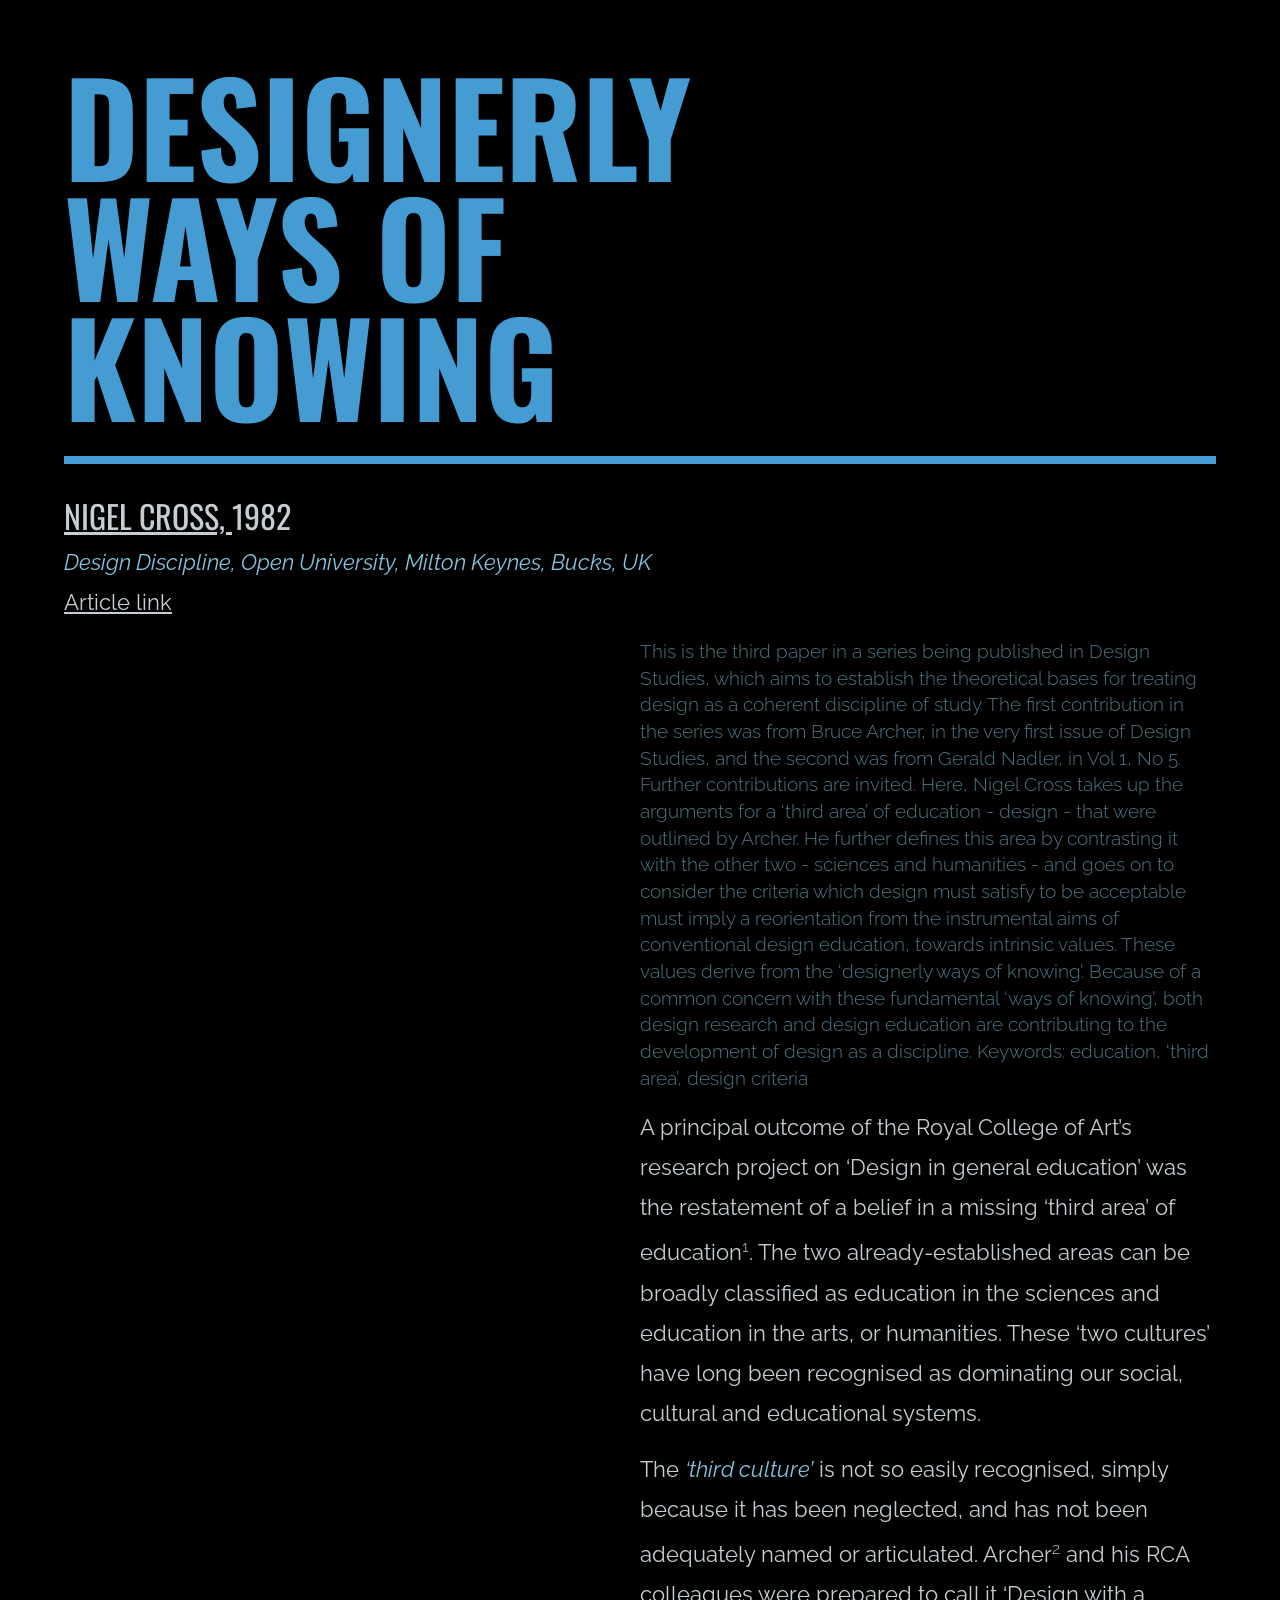
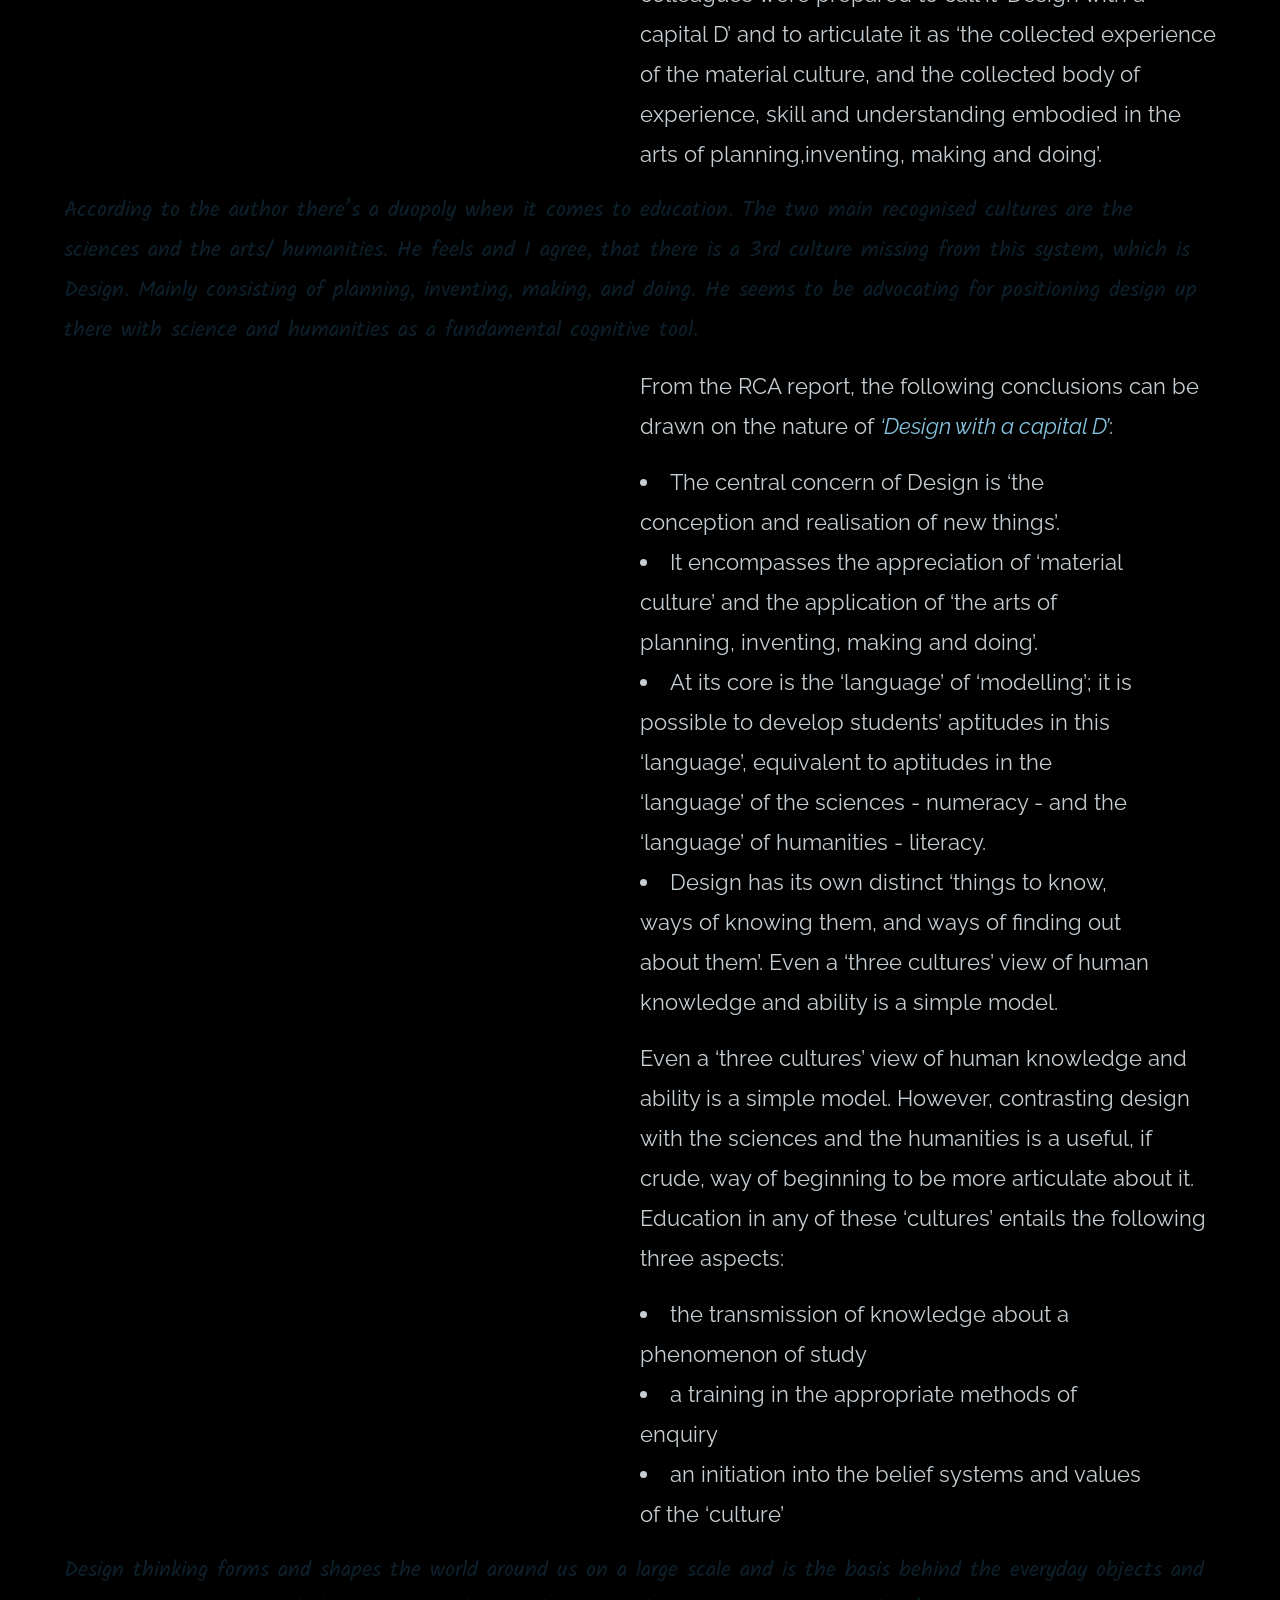
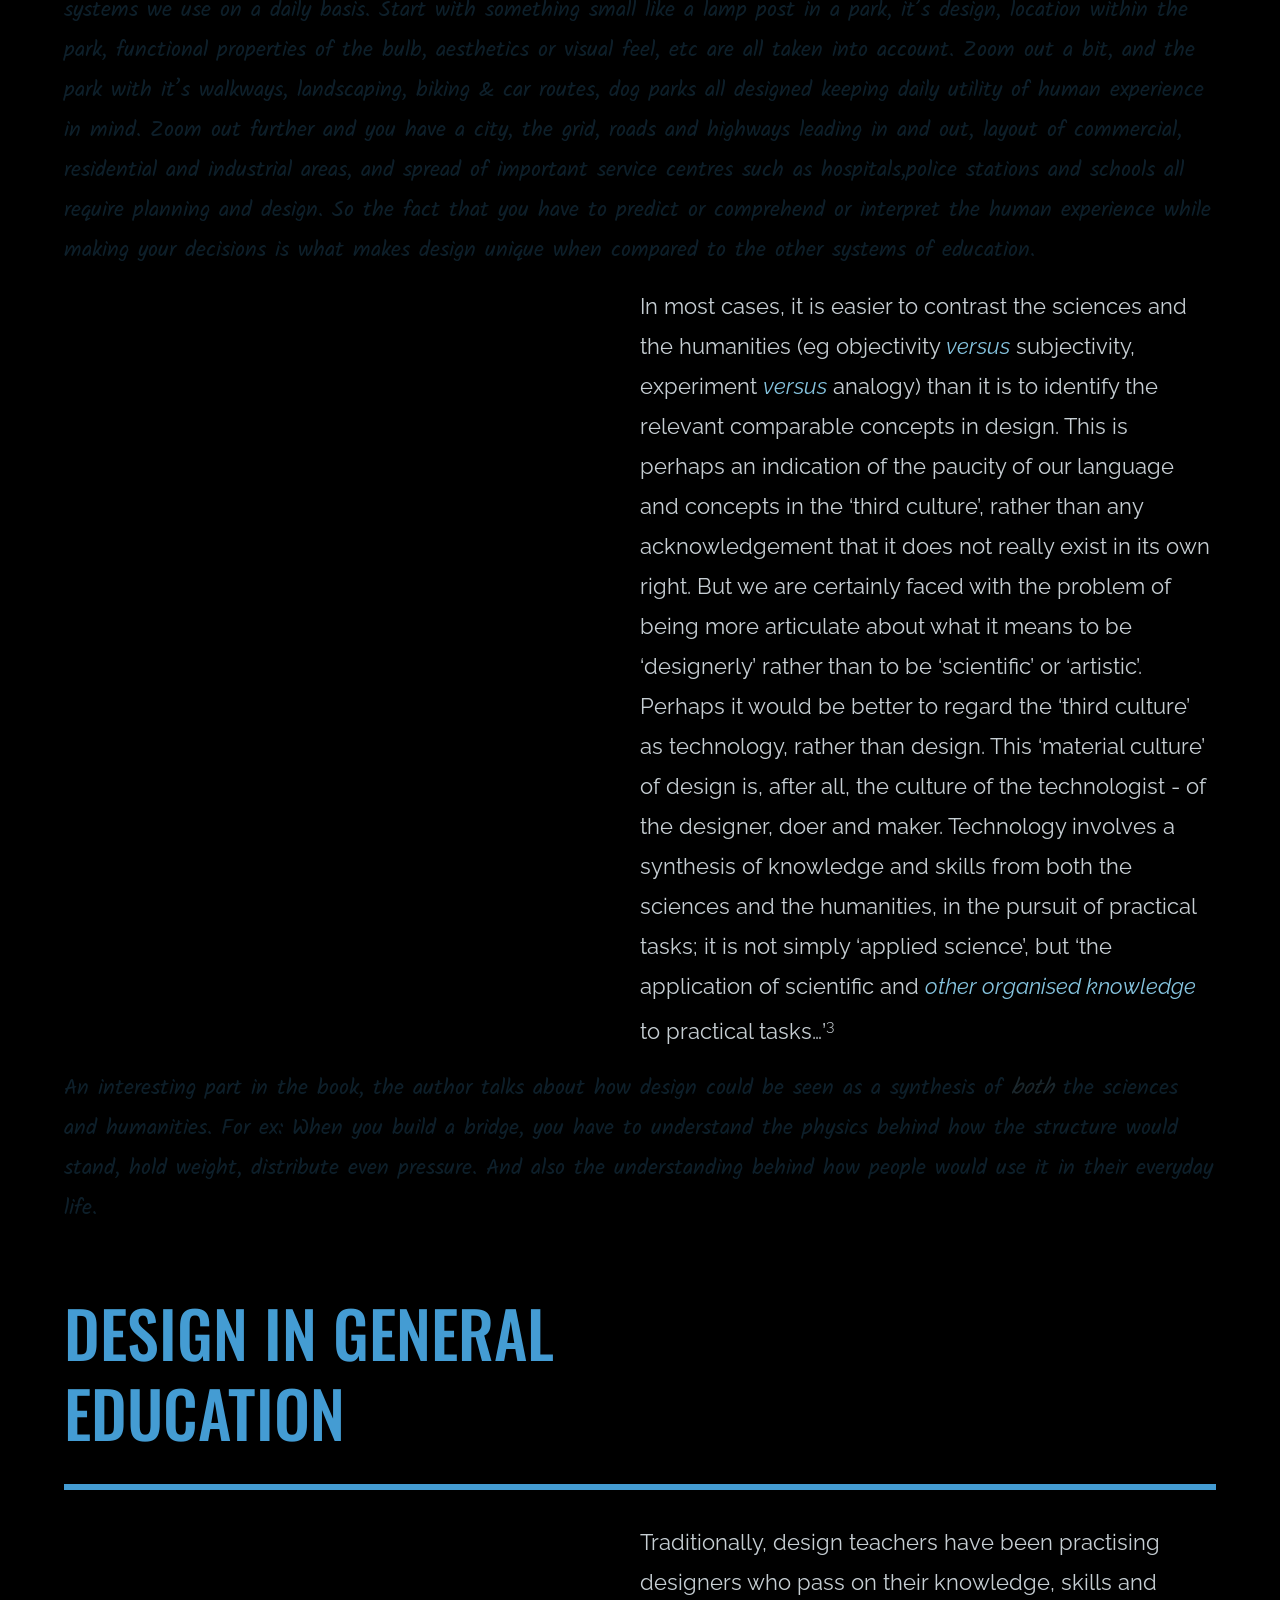
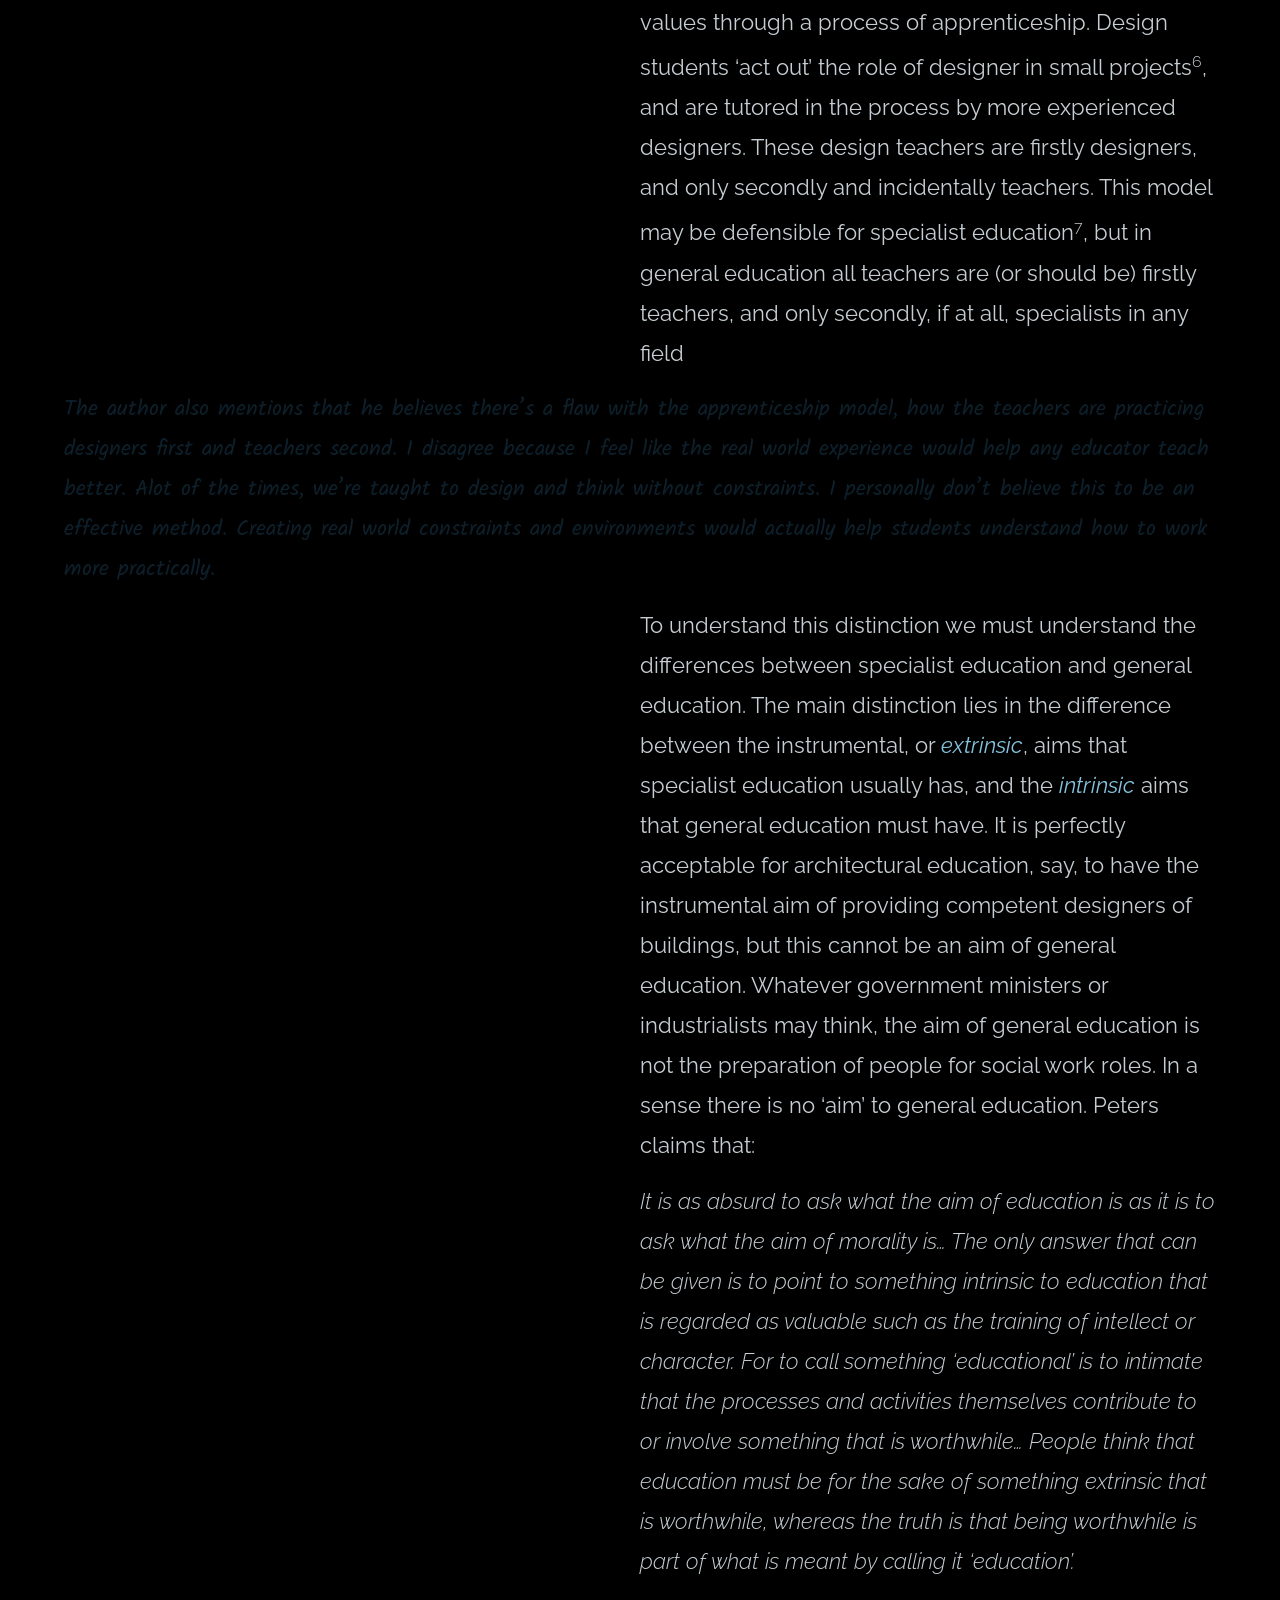
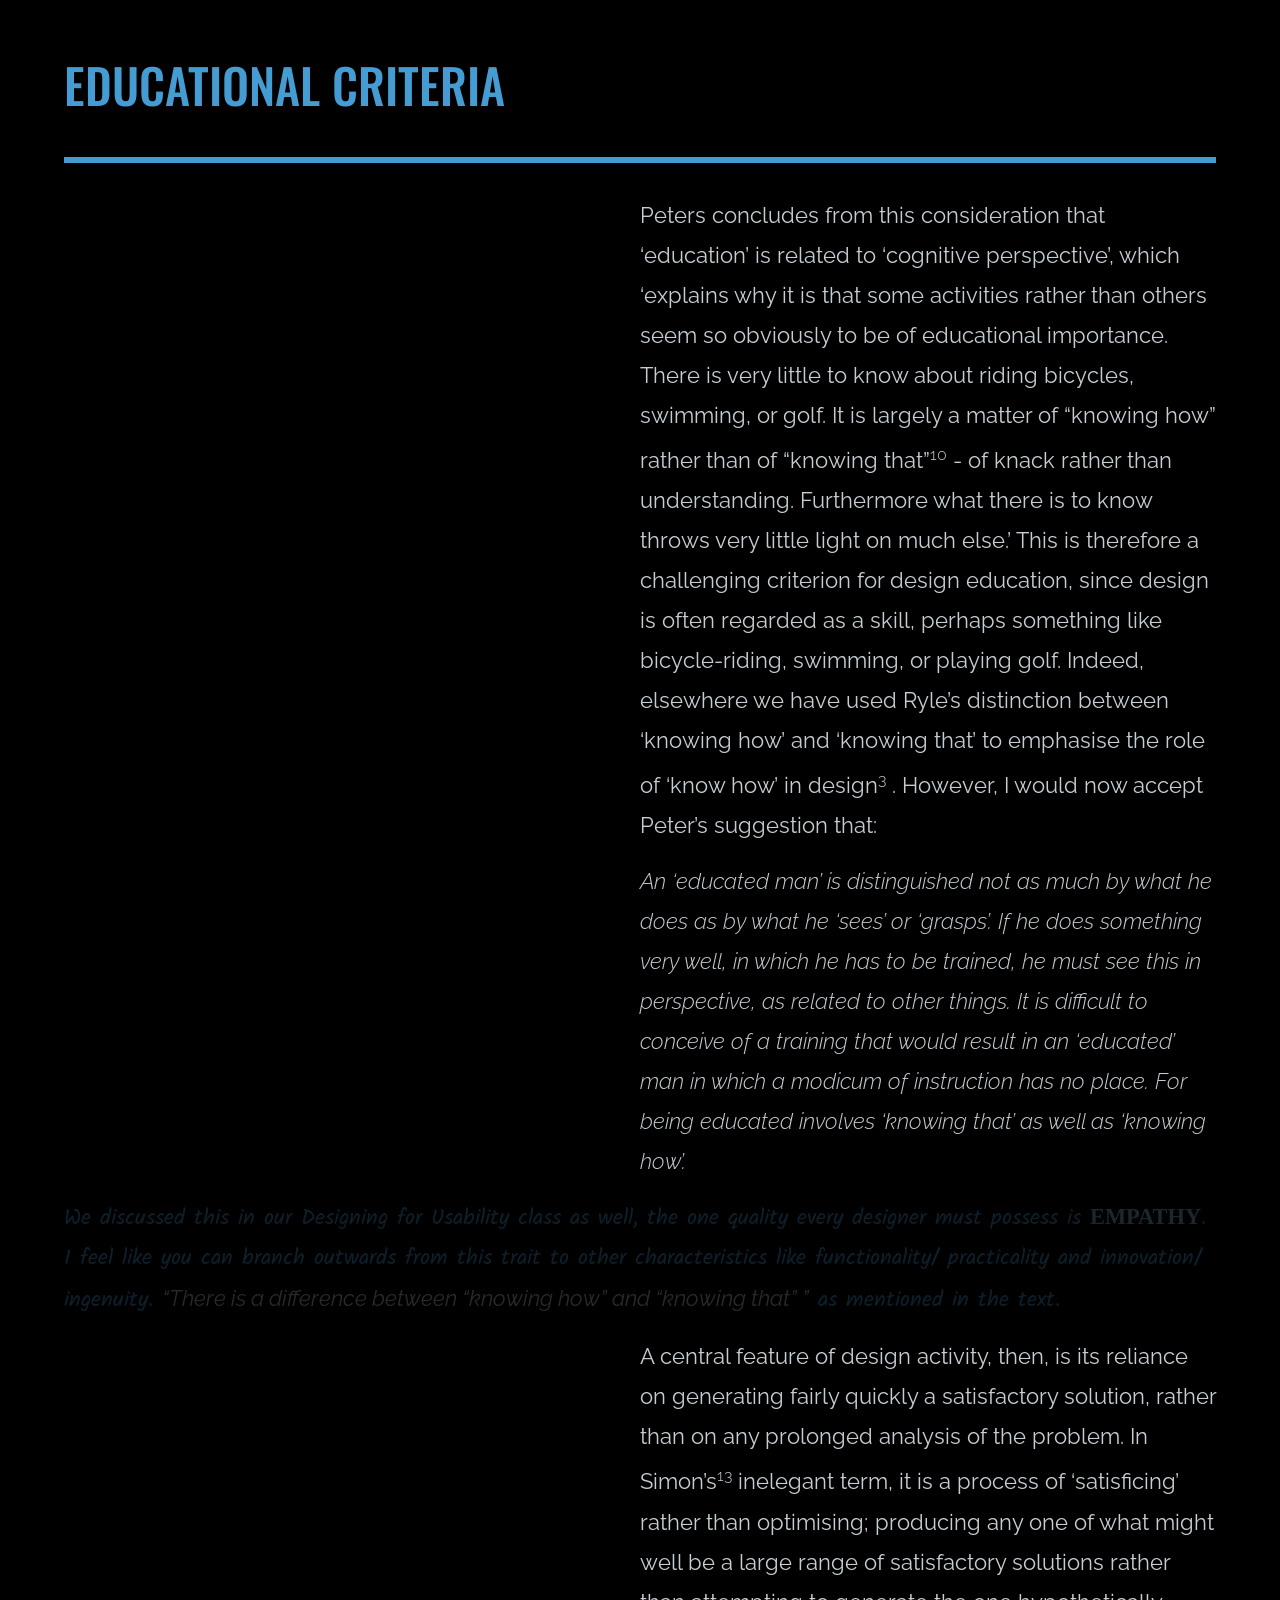
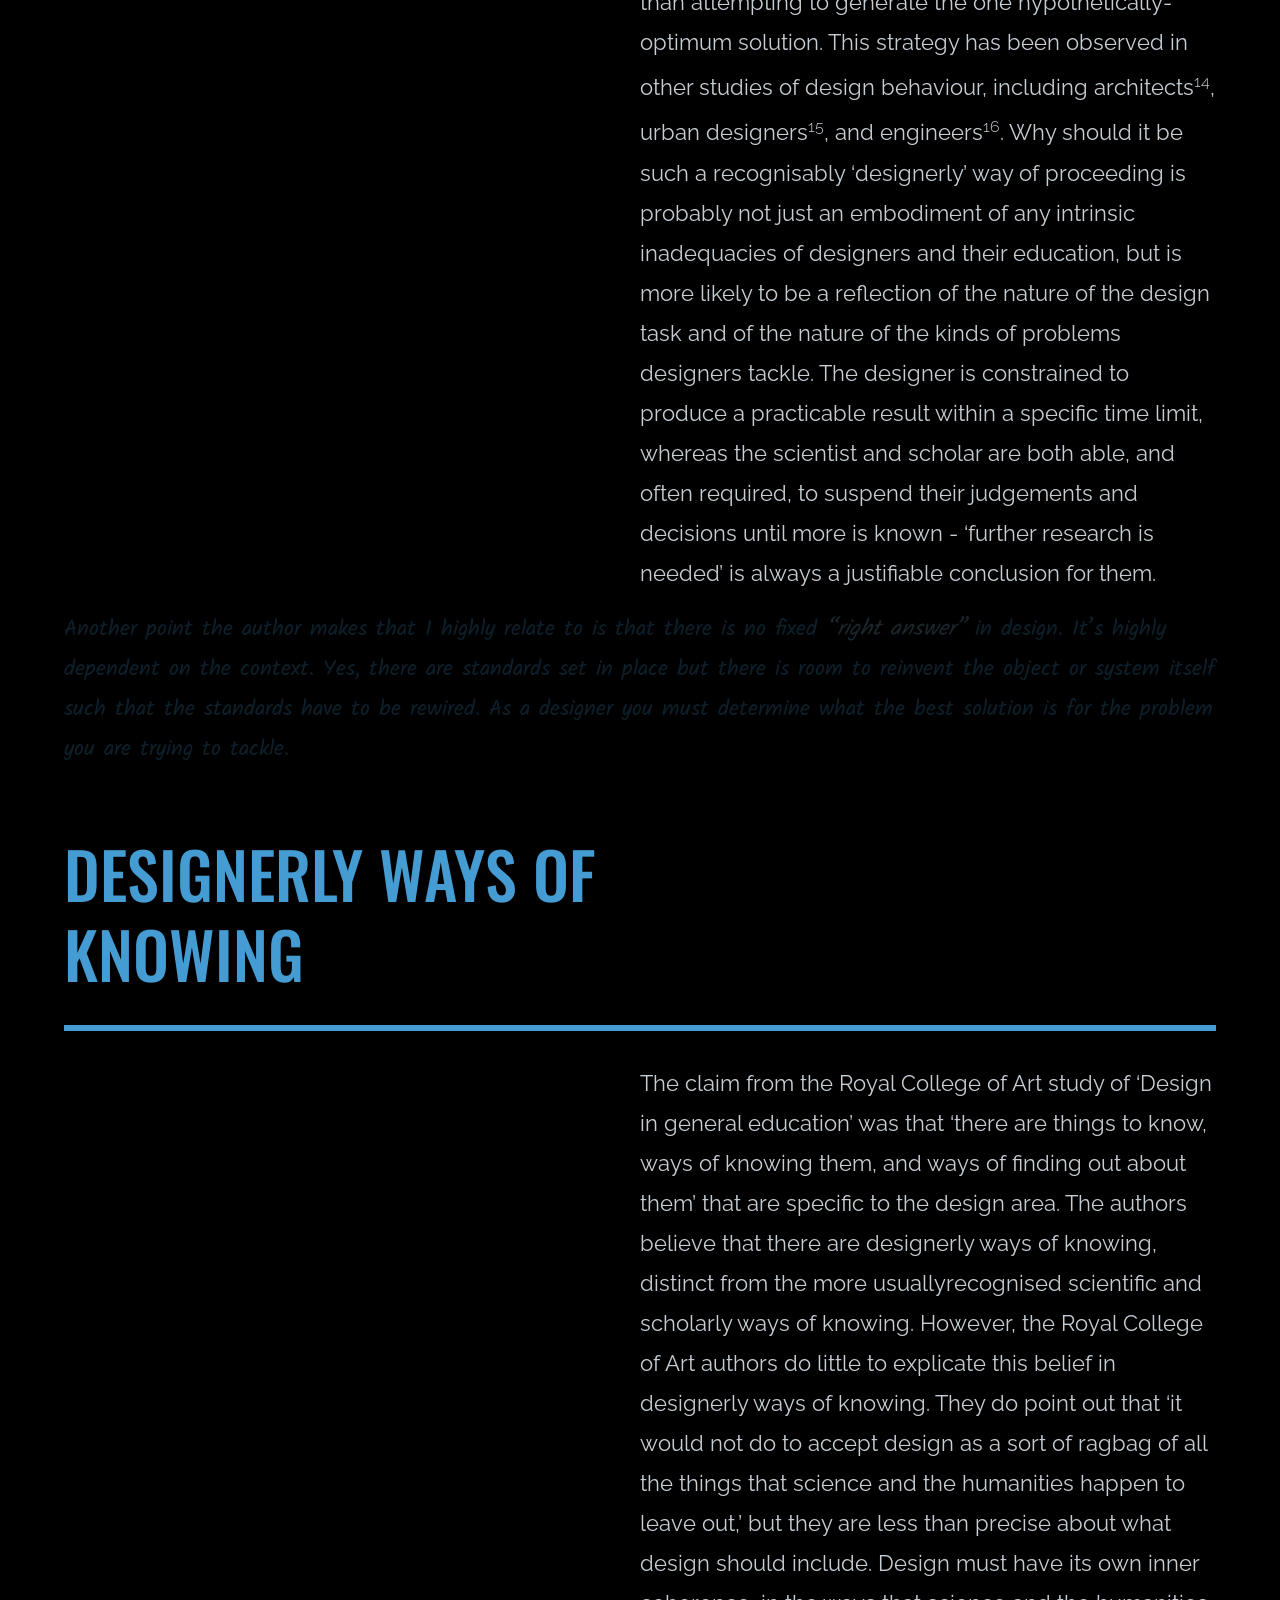
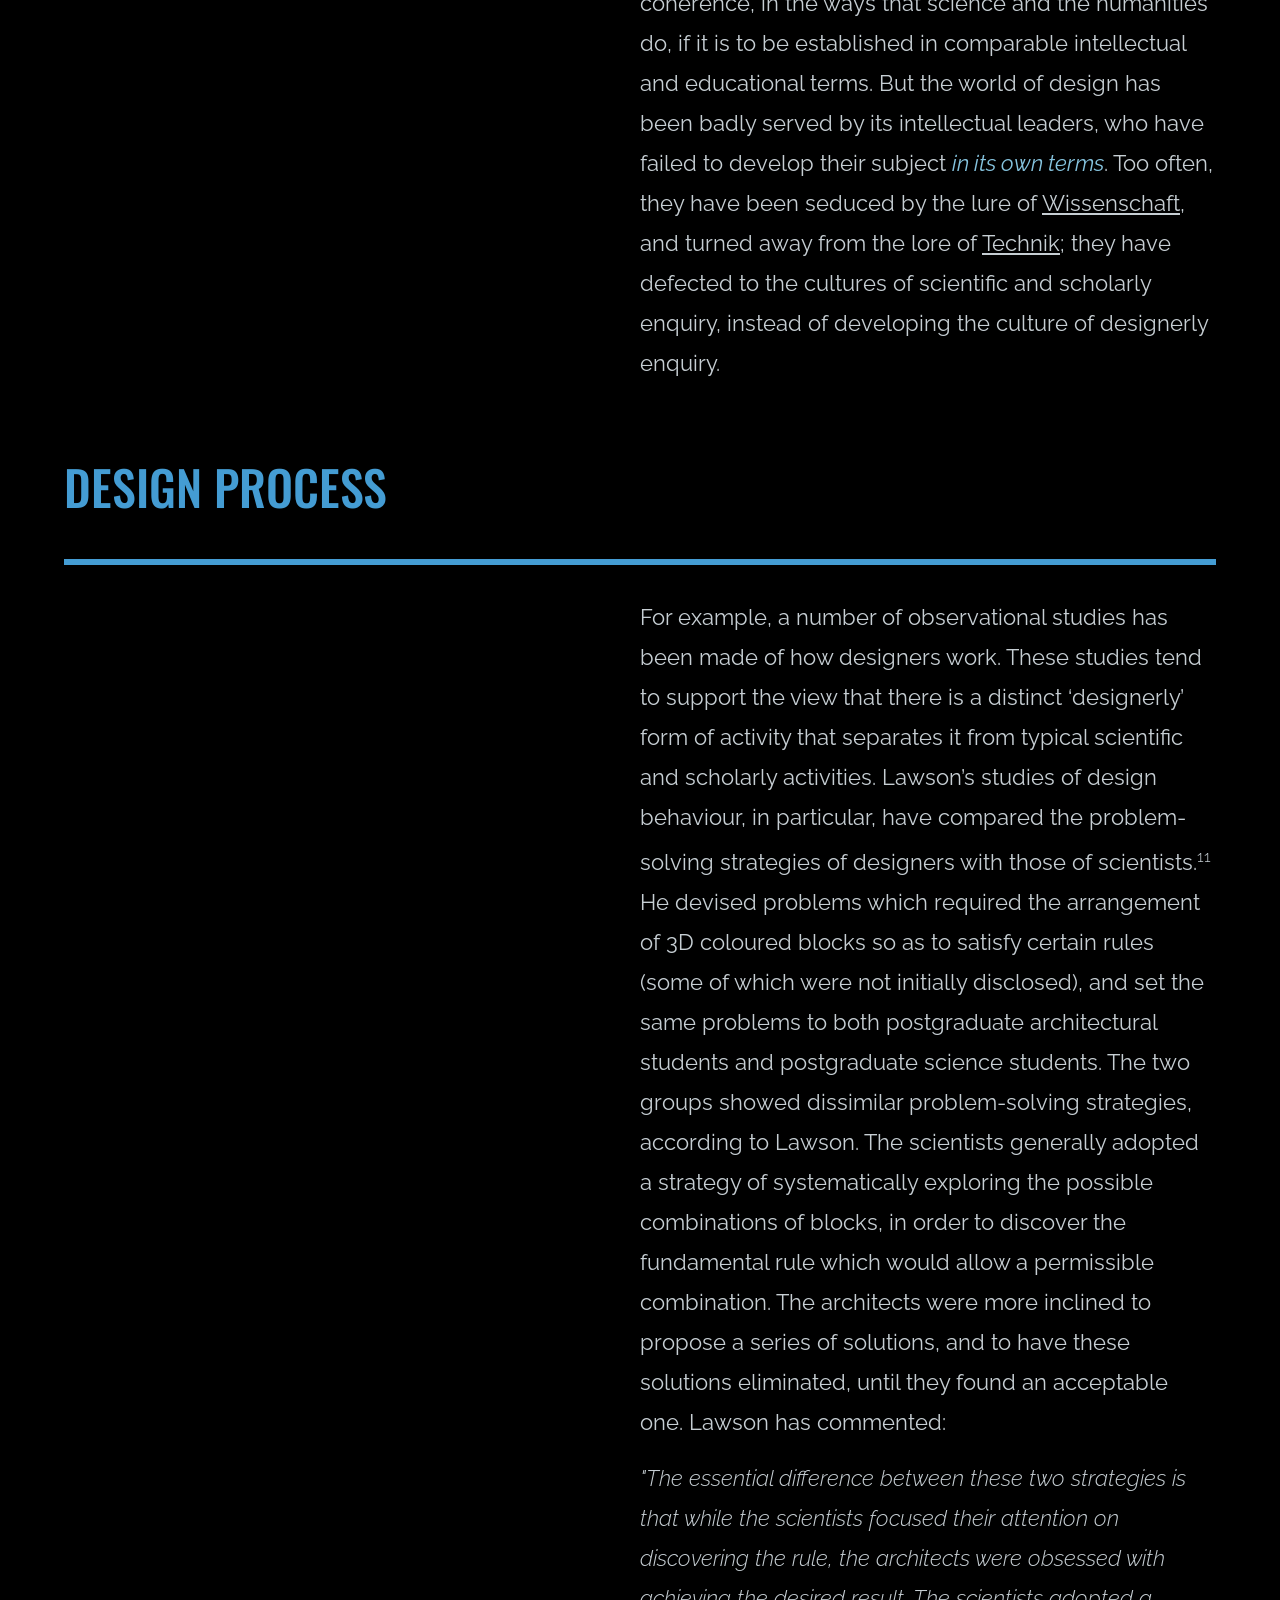
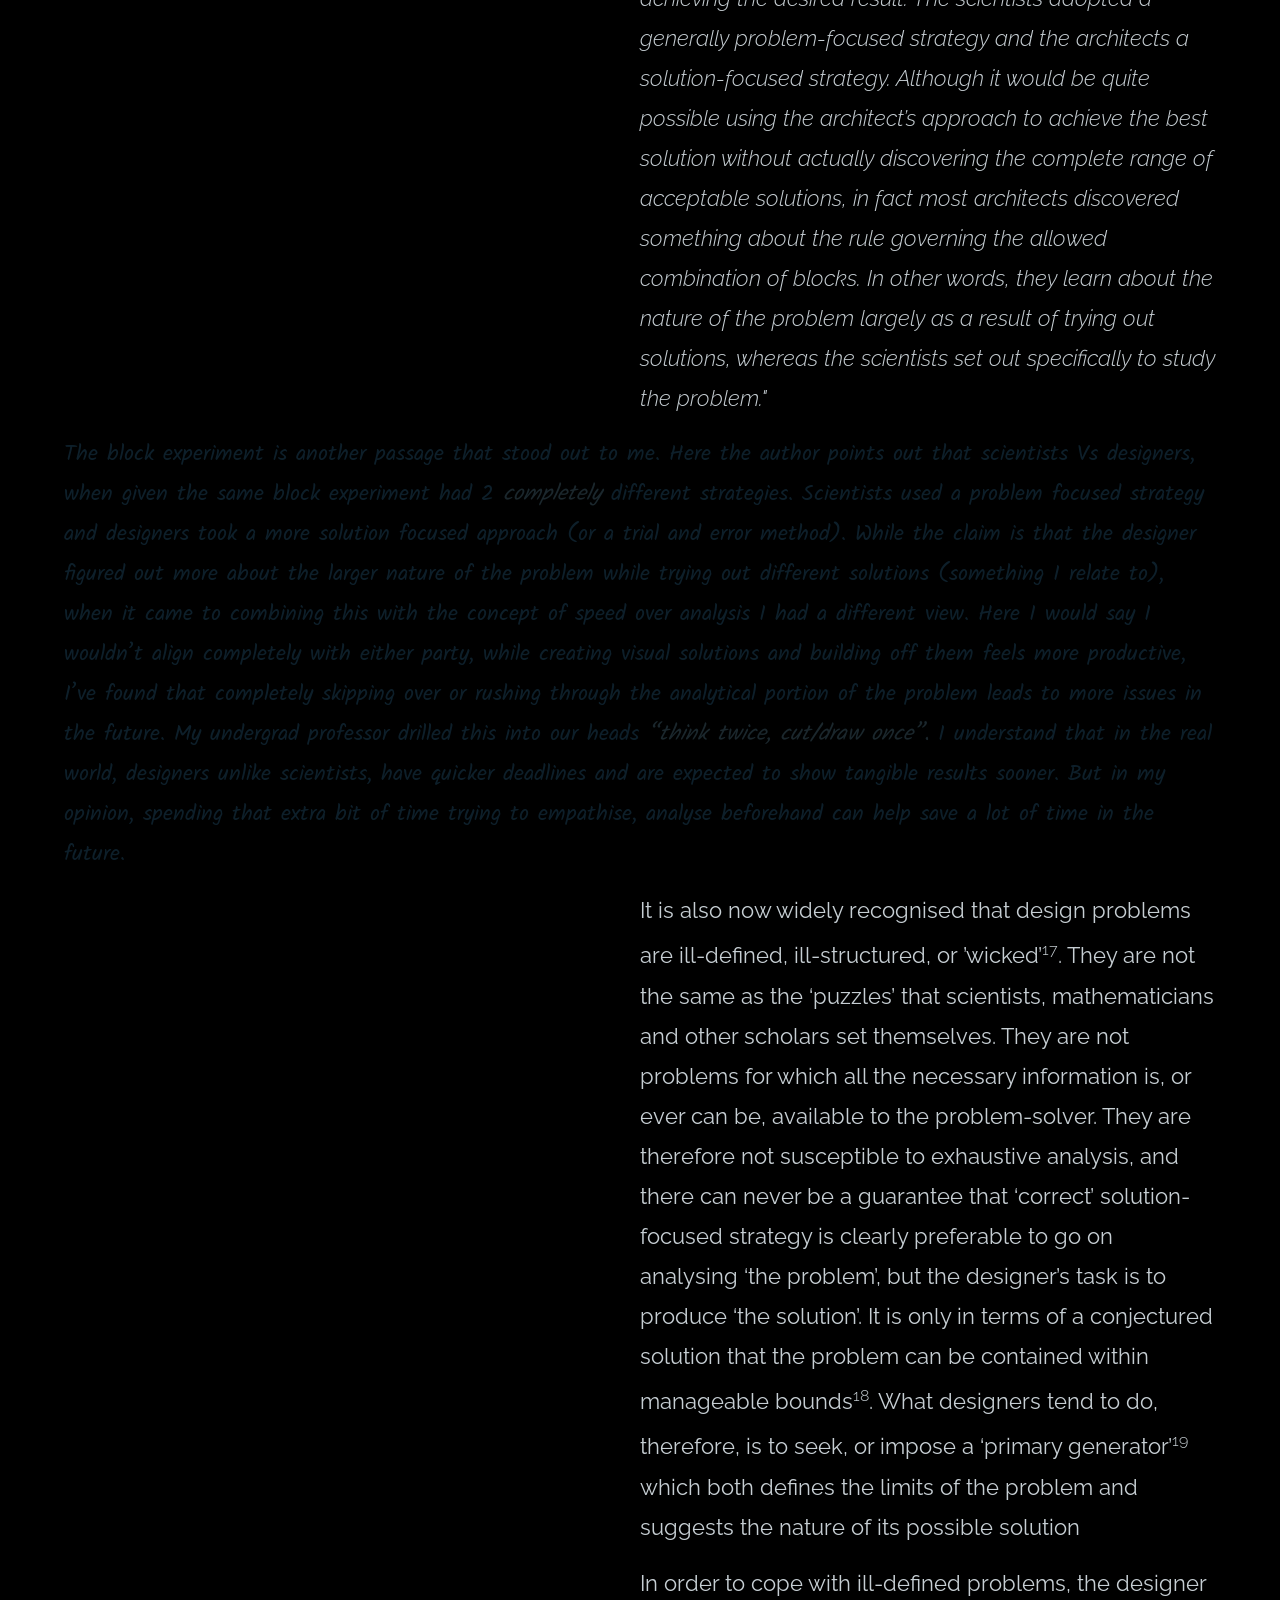
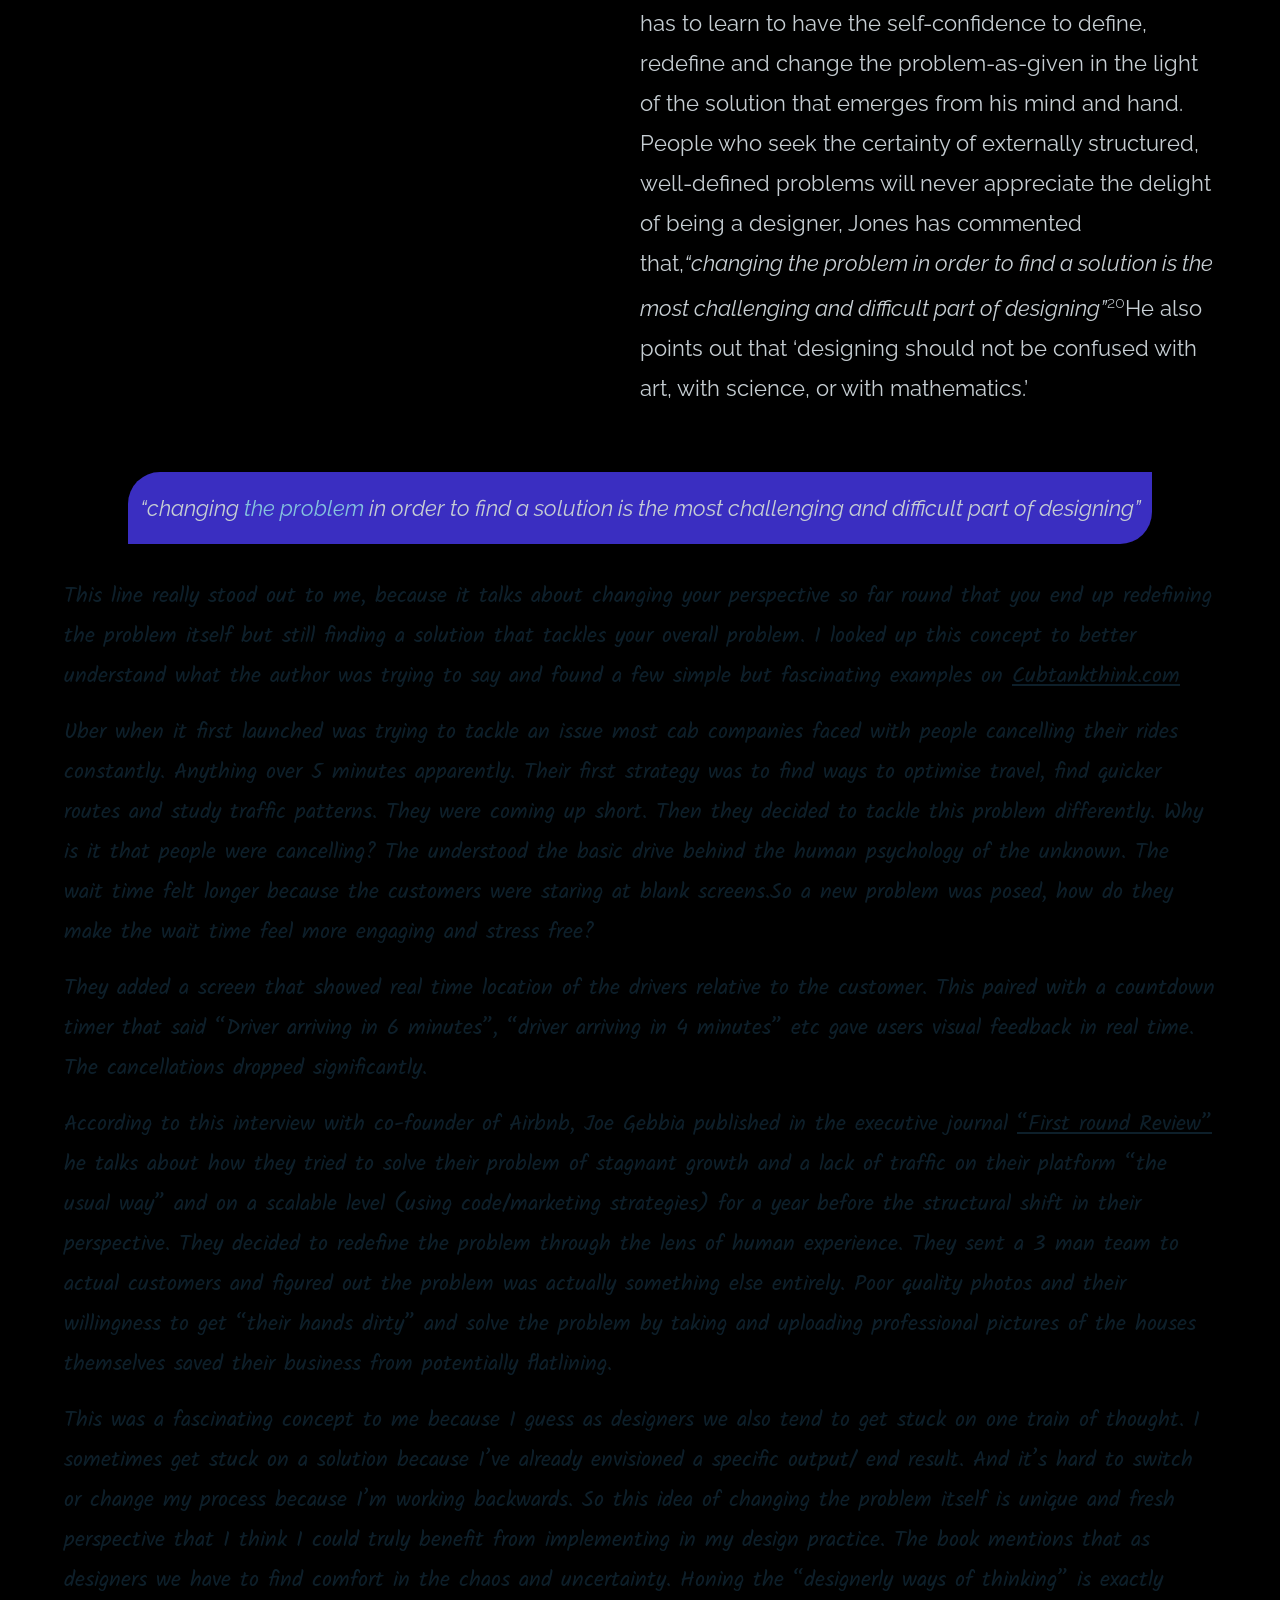
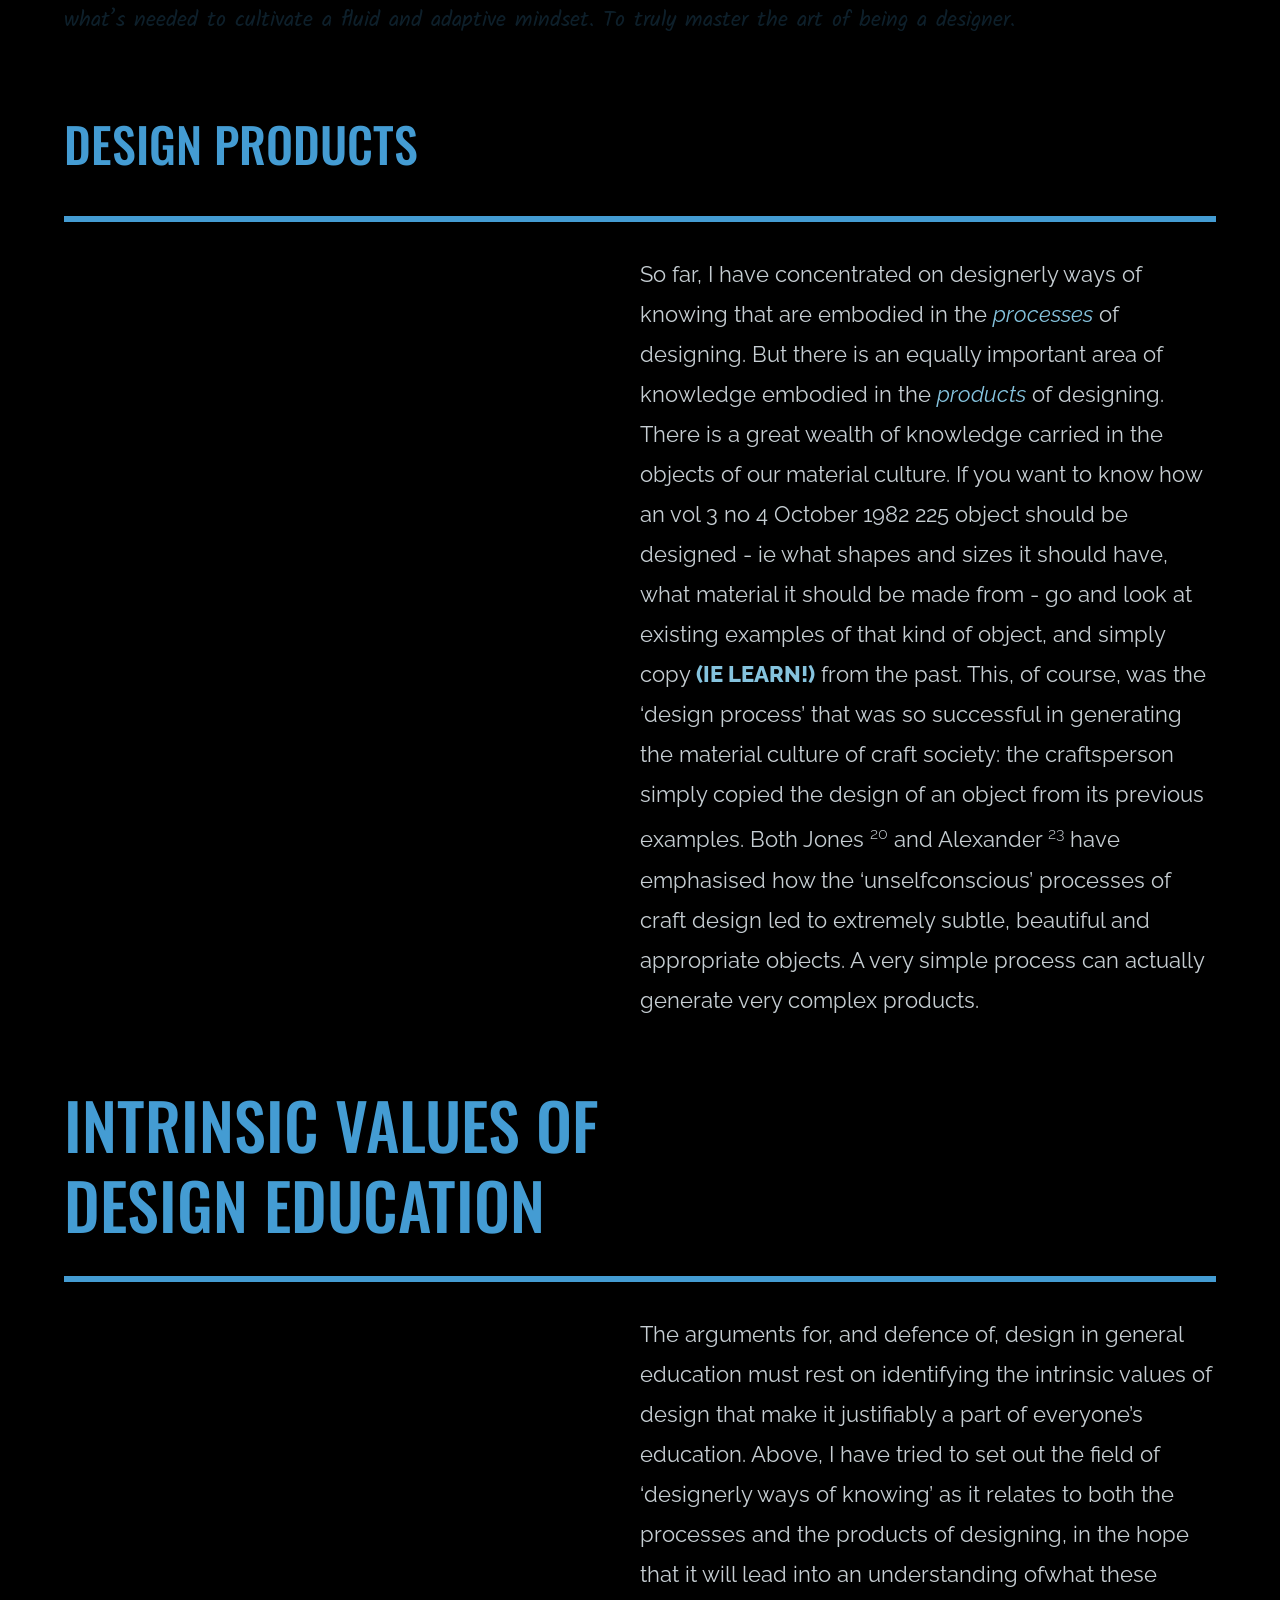
==== commit 2893e32e: "HTML clean up" ====
--- a/index.html
+++ b/index.html
@@ -102,7 +102,7 @@
 
 				<section>
 
-					<p>In most cases, it is easier to contrast the sciences and the humanities (eg objectivity <em>versus</em> subjectivity, experiment <em>versus</em> analogy) than it is to identify the relevant comparable concepts in design. This is perhaps an indication of the paucity of our language and concepts in the ‘third culture’, rather than any acknowledgement that it does not really exist in its own right. But we are certainly faced with the problem of being more articulate about what it means to be ‘designerly’ rather than to be ‘scientific’ or ‘artistic’. Perhaps it would be better to regard the ‘third culture’ as technology, rather than design. This ‘material culture’ of design is, after all, the culture of the technologist - of the designer, doer and maker. Technology involves a synthesis of knowledge and skills from both the sciences and the humanities, in the pursuit of practical tasks; it is not simply ‘applied science’, but ‘the application of scientifific and <em>other organised knowledge</em> to practical tasks…’<sup>3</sup></p>
+					<p>In most cases, it is easier to contrast the sciences and the humanities (eg objectivity <em>versus</em> subjectivity, experiment <em>versus</em> analogy) than it is to identify the relevant comparable concepts in design. This is perhaps an indication of the paucity of our language and concepts in the ‘third culture’, rather than any acknowledgement that it does not really exist in its own right. But we are certainly faced with the problem of being more articulate about what it means to be ‘designerly’ rather than to be ‘scientific’ or ‘artistic’. Perhaps it would be better to regard the ‘third culture’ as technology, rather than design. This ‘material culture’ of design is, after all, the culture of the technologist - of the designer, doer and maker. Technology involves a synthesis of knowledge and skills from both the sciences and the humanities, in the pursuit of practical tasks; it is not simply ‘applied science’, but ‘the application of scientific and <em>other organised knowledge</em> to practical tasks…’<sup>3</sup></p>
 
 				</section>
 
@@ -131,7 +131,7 @@
 
 				<section>
 
-					<p>To understand this distinction we must understand the differences between specialist education and general education. The main distinction lies in the difference between the instrumental, or extrinsic, aims that specialist education usually has, and the intrinsic aims that general education must have. It is perfectly acceptable for architectural education, say, to have the instrumental aim of providing competent designers of buildings, but this cannot be an aim of general education.Whatever government ministers or industrialists may think, the aim of general education is not the preparation of people for social work roles. In a sense there is no ‘aim’ to general education. Peters claims that:</p>
+					<p>To understand this distinction we must understand the differences between specialist education and general education. The main distinction lies in the difference between the instrumental, or <em>extrinsic</em>, aims that specialist education usually has, and the <em>intrinsic</em> aims that general education must have. It is perfectly acceptable for architectural education, say, to have the instrumental aim of providing competent designers of buildings, but this cannot be an aim of general education. Whatever government ministers or industrialists may think, the aim of general education is not the preparation of people for social work roles. In a sense there is no ‘aim’ to general education. Peters claims that:</p>
 					<blockquote>
 							<p>It is as absurd to ask what the aim of education is as it is to ask what the aim of morality is… The only answer that can be given is to point to something intrinsic to education that is regarded as valuable such as the training of intellect or character. For to call something ‘educational’ is to intimate that the processes and activities themselves contribute to or involve something that is worthwhile… People think that education must be for the sake of something extrinsic that is worthwhile, whereas the truth is that being worthwhile is part of what is meant by calling it ‘education’.</p>
 					</blockquote>
@@ -152,7 +152,7 @@
 
 				<aside class="response">
 
-					<p>We discussed this in our Designing for Usability class as well, the one quality every designer must possess is <strong>EMPATHY</strong>. I feel like you can branch outwards from this trait to other characteristics like functionality/ practicality and innovation/ ingenuity. <Cite> "There is a difference between “knowing how” and “knowing that” </Cite> as mentioned in the text.</p>
+					<p>We discussed this in our Designing for Usability class as well, the one quality every designer must possess is <strong>EMPATHY</strong>. I feel like you can branch outwards from this trait to other characteristics like functionality/ practicality and innovation/ ingenuity. <q>There is a difference between “knowing how” and “knowing that” </q> as mentioned in the text.</p>
 
 				</aside>
 
@@ -174,7 +174,7 @@
 				<section>
 
 					<h2>Designerly ways of knowing</h2>
-					<p>The claim from the Royal College of Art study of ‘Design in general education’ was that ‘there are things to know, ways of knowing them, and ways of finding out about them’ that are specific to the design area. The authors believe that there are designerly ways of knowing, distinct from the more usuallyrecognised scientific and scholarly ways of knowing. However, the Royal College of Art authors do little to explicate this belief in designerly ways of knowing. They do point out that ‘it would not do to accept design as a sort of ragbag of all the things that science and the humanities happen to leave out,’ but they are less than precise about what design should include. Design must have its own inner coherence, in the ways that science and the humanities do, if it is to be established in comparable intellectual and educational terms. </p>
+					<p>The claim from the Royal College of Art study of ‘Design in general education’ was that ‘there are things to know, ways of knowing them, and ways of finding out about them’ that are specific to the design area. The authors believe that there are designerly ways of knowing, distinct from the more usuallyrecognised scientific and scholarly ways of knowing. However, the Royal College of Art authors do little to explicate this belief in designerly ways of knowing. They do point out that ‘it would not do to accept design as a sort of ragbag of all the things that science and the humanities happen to leave out,’ but they are less than precise about what design should include. Design must have its own inner coherence, in the ways that science and the humanities do, if it is to be established in comparable intellectual and educational terms. But the world of design has been badly served by its intellectual leaders, who have failed to develop their subject <em>in its own terms</em>. Too often, they have been seduced by the lure of <a href="https://en.wikipedia.org/wiki/Wissenschaft">Wissenschaft</a>, and turned away from the lore of <a href="https://en.langenscheidt.com/german-english/technik">Technik</a>; they have defected to the cultures of scientific and scholarly enquiry, instead of developing the culture of designerly enquiry. </p>
 
 					<h3>Design Process</h3>
 					<p>For example, a number of observational studies has been made of how designers work. These studies tend to support the view that there is a distinct ‘designerly’ form of activity that separates it from typical scientific and scholarly activities. Lawson’s studies of design behaviour, in particular, have compared the problem-solving strategies of designers with those of scientists.<sup>11</sup> He devised problems which required the arrangement of 3D coloured blocks so as to satisfy certain rules (some of which were not initially disclosed), and set the same problems to both postgraduate architectural students and postgraduate science students. The two groups showed dissimilar problem-solving strategies, according to Lawson. The scientists generally adopted a strategy of systematically exploring the possible combinations of blocks, in order to discover the fundamental rule which would allow a permissible combination. The architects were more inclined to propose a series of solutions, and to have these solutions eliminated, until they found an acceptable one. Lawson has commented: </p>
@@ -194,7 +194,7 @@
 
 				<section>
 
-					<p>It is also now widely recognised that design problems are ill-defined, ill-structured, or <em>’wicked’</em><sup>17</sup>. They are not the same as the ‘puzzles’ that scientists, mathematicians and other scholars set themselves. They are not problems for which all the necessary information is, or ever can be, available to the problem-solver. They are therefore not susceptible to exhaustive analysis, and there can never be a guarantee that ‘correct’ solution-focused strategy is clearly preferable to go on analysing ‘the problem’, but the designer’s task is to produce ‘the solution’. It is only in terms of a conjectured solution that the problem can be contained within manageable bounds<sup>18</sup>. What designers tend to do, therefore, is to seek, or impose a ‘primary generator’<sup>19</sup>  which both defines the limits of the problem and suggests the nature of its possible solution</p>
+					<p>It is also now widely recognised that design problems are ill-defined, ill-structured, or ’wicked’<sup>17</sup>. They are not the same as the ‘puzzles’ that scientists, mathematicians and other scholars set themselves. They are not problems for which all the necessary information is, or ever can be, available to the problem-solver. They are therefore not susceptible to exhaustive analysis, and there can never be a guarantee that ‘correct’ solution-focused strategy is clearly preferable to go on analysing ‘the problem’, but the designer’s task is to produce ‘the solution’. It is only in terms of a conjectured solution that the problem can be contained within manageable bounds<sup>18</sup>. What designers tend to do, therefore, is to seek, or impose a ‘primary generator’<sup>19</sup>  which both defines the limits of the problem and suggests the nature of its possible solution</p>
 					<p>In order to cope with ill-defined problems, the designer has to learn to have the self-confidence to define, redefine and change the problem-as-given in the light of the solution that emerges from his mind and hand. People who seek the certainty of externally structured, well-defined problems will never appreciate the delight of being a designer, Jones has commented that,<q>changing the problem in order to find a solution is the most challenging and difficult part of designing</q><sup>20</sup>He also points out that ‘designing should not be confused with art, with science, or with mathematics.’</p>
 
 				</section>
@@ -202,7 +202,7 @@
 
 				<aside class="response">
 
-					<q>changing <em>the problem</em> in order to find a solution is the most challenging and difficult part of designing</q>
+					<q class="highlight">changing <em>the problem</em> in order to find a solution is the most challenging and difficult part of designing</q>
 					<p>This line really stood out to me, because it talks about changing your perspective so far round that you end up redefining the problem itself but still finding a solution that tackles your overall problem. I looked up this concept to better understand what the author was trying to say and found a few simple but fascinating examples on <a href="https://www.cubthinktank.com/posts/article-ubermap">Cubtankthink.com</a> </p>
 					<p>Uber when it first launched was trying to tackle an issue most cab companies faced with people cancelling their rides constantly. Anything over 5 minutes apparently. Their first strategy was to find ways to optimise travel, find quicker routes and study traffic patterns. They were coming up short. Then they decided to tackle this problem differently. Why is it that people were cancelling? The understood the basic drive behind the human psychology of the unknown. The wait time felt longer because the customers were staring at blank screens.So a new problem was posed, how do they make the wait time feel more engaging and stress free?</p>
 					<p>They added a screen that showed real time location of the drivers relative to the customer. This paired with a countdown timer that said “Driver arriving in 6 minutes”, “driver arriving in 4 minutes” etc gave users visual feedback in real time. The cancellations dropped significantly. </p>
@@ -322,7 +322,7 @@
 						<li class="reference">
 							<sup>14</sup>
 							<span class="author">Eastman, C M </span>
-							<cite> ‘On the analysis of intuitive design processes’ in <span class="author">Moore, G T (ed) </span> Emerging methods in environmental design and <span></span>planning MIT Press, Cambridge, MA, USA (1970)</cite>
+							<cite> ‘On the analysis of intuitive design processes’ in <span class="author">Moore, G T (ed) </span> Emerging methods in environmental design and planning MIT Press, Cambridge, MA, USA (1970)</cite>
 						</li>
 						<li class="reference">
 							<sup>15</sup>
@@ -347,7 +347,7 @@
 
 					</ol>
 
-					<a href="#">Back to top</a>
+					<a href="#" id="top">Top</a>
 
 				</footer>
 
--- a/style.css
+++ b/style.css
@@ -14,7 +14,7 @@
 --base-text-size: 1rem;
 --body-size: calc(1.4*var(--base-text-size));
 --reference-size: calc(1.2*var(--base-text-size));
---metadata-size: calc(1.5*var(--base-text-size));
+--metadata-size: calc(2*var(--base-text-size));
 --subheading-size: calc(3*var(--base-text-size));
 --heading-size: calc(4*var(--base-text-size));
 --title-size: calc(8*var(--base-text-size));
@@ -37,9 +37,8 @@
 --relaxed-leading: calc(2*var(--regular-leading));
 --loose-leading: calc(3*var(--regular-leading));
 /* Width */
-/* --reading-width: calc(96*var(--base-spacing)); */
 --reading-width: calc(100vw - 2*var(--content-indent));
---heading-width: calc(35*var(--base-spacing));
+--heading-width: calc(40*var(--base-spacing));
 --content-start: calc(var(--reading-width)/2);
 --heading-line-length: var(--reading-width);
 /* inset */
@@ -50,6 +49,8 @@
 body {
 
 	background-color: var(--background);
+	color: var(--textcolour);
+	font-size: var(--body-size);
 	font-family: var(--text-typeface);
 	font-weight: var(--regular-wt);
 	line-height:var(--regular-leading);
@@ -57,7 +58,7 @@
 	margin-inline-start: var(--content-indent);
 	max-inline-size: var(--reading-width);
 	margin-inline: auto;
-	border: 2px solid red;
+	/* border: 2px solid red; */
 
 }
 
@@ -95,26 +96,25 @@
 	line-height: var(--relaxed-leading);
 	max-inline-size: var(--heading-width);
 	margin-block-start: var(--page-start);
+	margin-block-end: var(--section-spacing);
 	text-transform: uppercase;
-	/* text-align: center; */
 
 }
 
 h2 {
 
 	font-size: var(--heading-size);
-	margin-block-end: var(--section-spacing);
 
 }
 
 h3 {
 
 	font-size: var(--subheading-size);
-	margin-block-end: var(--section-spacing);
-
-}
-
-h2::after {
+
+}
+
+h2::after,
+h3::after {
 
 	content: "";
 	display: block;
@@ -125,22 +125,8 @@
 
 }
 
-h3::after {
-
-	content: "";
-	display: block;
-	width: var(--heading-line-length);
-	border-top: 0.3rem solid var(--primarycolour);
-	margin-block-start: var(--section-spacing);
-	/* vertical-align: middle; */
-
-}
-
 section p {
 
-	font-family: var(--text-typeface);
-	font-size: var(--body-size);
-	color: var(--textcolour);
 	margin-inline-start: var(--content-start);
 	margin-block-start: var(--paragraph-spacing);
 	margin-block-end: var(--paragraph-spacing);
@@ -151,7 +137,6 @@
 .response p {
 
 	font-family: var(--response-typeface);
-	font-size: var(--body-size);
 	color: var(--primarycolour);
 	margin-block-start: var(--paragraph-spacing);
 	opacity: 20%;
@@ -166,62 +151,16 @@
 
 }
 
-a {
-
-	color: var(--primarycolour);
-	/* margin-inline-start: var(--content-indent); */
-	margin-block-end: var(--section-spacing);
-	margin-block-start: var(--paragraph-spacing);
-	text-decoration: underline;
-
-}
-
-a:hover {
-
-	 color: var(--accentcolour);
-
-}
-
-a.author {
-
-	color: var(--textcolour);
-	font-family: var(--heading-typeface);
-	font-size: var(--metadata-size);
-	/* margin-inline-start: var(--content-indent); */
-	margin-block-end: var(--paragraph-spacing);
-	text-transform: uppercase;
-
-}
-
-a.author:hover {
-
-	 color: var(--accentcolour);
-
-}
-
-time {
-
-	font-family: var(--heading-typeface);
-	font-size: var(--metadata-size);
-	color: var(--textcolour)
-
-}
-
-
 blockquote p {
 
-	font-family: var(--text-typeface);
 	font-weight: var(--thin-wt);
-	color: var(--textcolour);
 	font-style: italic;
 
 }
 
 .prologue p{
 
-	font-family: var(--text-typeface);
 	font-weight: var(--thin-wt);
-	/* color:grey; */
 	color: var(--secondarycolour);
 	font-size: var(--reference-size);
 	line-height: var(--tight-leading);
@@ -229,109 +168,25 @@
 
 }
 
-ul {
-
+q {
+
+	font-style: italic;
 	font-family: var(--text-typeface);
-	font-size: var(--body-size);
-	margin-inline-start: var(--content-start);
-	margin-inline-end: var(--content-end);
 	color: var(--textcolour);
-	list-style-type: disc;
-	/* text-wrap: balance; */
-	list-style-position: inside;
-
-}
-
-ol {
-
-	list-style-type: none;
-	font-family: var(--text-typeface);
-	font-size: var(--body-size);
-	color: var(--textcolour);
-
-}
-
-strong {
-
-	font-family: var(--text-typeface);
-	color: var(--secondarycolour);
-	font-weight:var(--medium-wt);
-	font-style: bold;
-	text-transform: uppercase;
-
-}
-
-.reference {
-
-	font-family: var(--text-typeface);
-	font-weight: var(--medium-wt);
-	font-size: var(--body-size);
-	font-style: bold;
-
-}
-
- em, cite {
-
-	font-family: var(--text-typeface);
-	font-weight: calc(3*var(--base-text-weight));
-	font-size: var(--body-size);
-	color: var(--secondarycolour);
-	font-style: italic;
-
-}
-
-/* cite:not(.reference cite) {
-
-	margin-inline-start: var(--content-indent);
-
-} */
-
-sup {
-
-	font-weight: calc(3*var(--base-text-weight));
-	font-size: var(--base-text-size);
-	color: var(--textcolour);
-	vertical-align: super;
-
-}
-
-span {
-
-	/* color: var(--textcolour);
-	font-weight: calc(2*var(--base-text-weight)); */
-	font-size: var(--reference-size);
-
-}
-
-span .author {
-
-	color: var(--textcolour);
-	font-weight: calc(6*var(--base-text-weight));
-	font-size: var(--reference-size);
-
-}
-
-q {
-
-	font-style: italic;
-
-}
-
-.response q{
-
-	font-family: var(--text-typeface);
-	font-size: var(--body-size);
-	font-weight: var(--regular-wt);
-	color: var(--textcolour);
-	margin-inline-start: var(--content-indent);
-	margin-inline-end: var(--content-end);
-	margin-block-start: calc(2*var(--section-spacing));
+
+}
+
+.response q.highlight{
+
+	margin-inline: var(--content-indent);
+	margin-block-start: var(--page-start);
 	margin-block-end: var(--section-spacing);
-	padding-inline-start: calc(5.5*var(--section-spacing));
+	text-align: center;
 	padding-block-start: var(--paragraph-spacing);
 	padding-block-end: var(--paragraph-spacing);
 	border-end-end-radius: 2rem;
 	border-top-left-radius: 2rem;
+	/* <q> tag is an inline element unline <blockquote> */
 	display: block;
 	background-color: var(--accentcolour);
 	position: sticky;
@@ -339,34 +194,152 @@
 
 }
 
-
-
-
-
-
-
-
-
-
-
-
-
-
-
-
-
-
-
-
-
-
-
-
-
-
-
-
-
-
-
-
+a:not(#top){
+
+	margin-block-end: var(--section-spacing);
+	margin-block-start: var(--paragraph-spacing);
+	text-decoration: underline;
+
+}
+
+a:hover {
+
+	 color: var(--accentcolour);
+
+}
+
+a.author {
+
+	font-family: var(--heading-typeface);
+	font-size: var(--metadata-size);
+	color: var(--textcolour);
+	margin-block-end: var(--paragraph-spacing);
+	text-transform: uppercase;
+
+}
+
+a.author:hover {
+
+	 color: var(--accentcolour);
+
+}
+
+time {
+
+	font-family: var(--heading-typeface);
+	font-size: var(--metadata-size);
+	color: var(--textcolour)
+
+}
+
+ul {
+
+	margin-inline-start: var(--content-start);
+	margin-inline-end: var(--content-end);
+	list-style-type: disc;
+	/* text-wrap: balance; */
+	list-style-position: inside;
+
+}
+
+ol {
+
+	list-style-type: none;
+
+}
+
+strong {
+
+	color: var(--secondarycolour);
+	font-weight:var(--bold-wt);
+	text-transform: uppercase;
+
+}
+
+.reference {
+
+	font-weight: var(--thin-wt);
+
+}
+
+ em, cite {
+
+	color: var(--secondarycolour);
+	font-style: italic;
+
+}
+
+/* cite:not(.reference cite) {
+
+	margin-inline-start: var(--content-indent);
+
+} */
+
+sup {
+
+	font-weight: var(--thin-wt);
+	font-size: var(--base-text-size);
+	vertical-align: super;
+
+}
+
+span:not(.author) {
+
+	/* font-weight: var(--thin-wt);
+	font-size: var(--reference-size);
+	color: var(--textcolour); */
+
+}
+
+span .author {
+
+	font-weight: var(--bold-wt);
+	font-size: var(--reference-size);
+
+}
+
+#top {
+
+	display: block;
+	background-color: var(--primarycolour);
+	color: var(--textcolour);
+	font-size: var(--reference-size);
+	inline-size: max-content;
+	margin-block-start: var(--page-start) ;
+	padding-inline: var(--base-spacing);
+	border-top-left-radius: var(--base-spacing);
+	border-end-end-radius: var(--base-spacing);
+
+}
+
+
+
+
+
+
+
+
+
+
+
+
+
+
+
+
+
+
+
+
+
+
+
+
+
+
+
+
+
+
+
+
